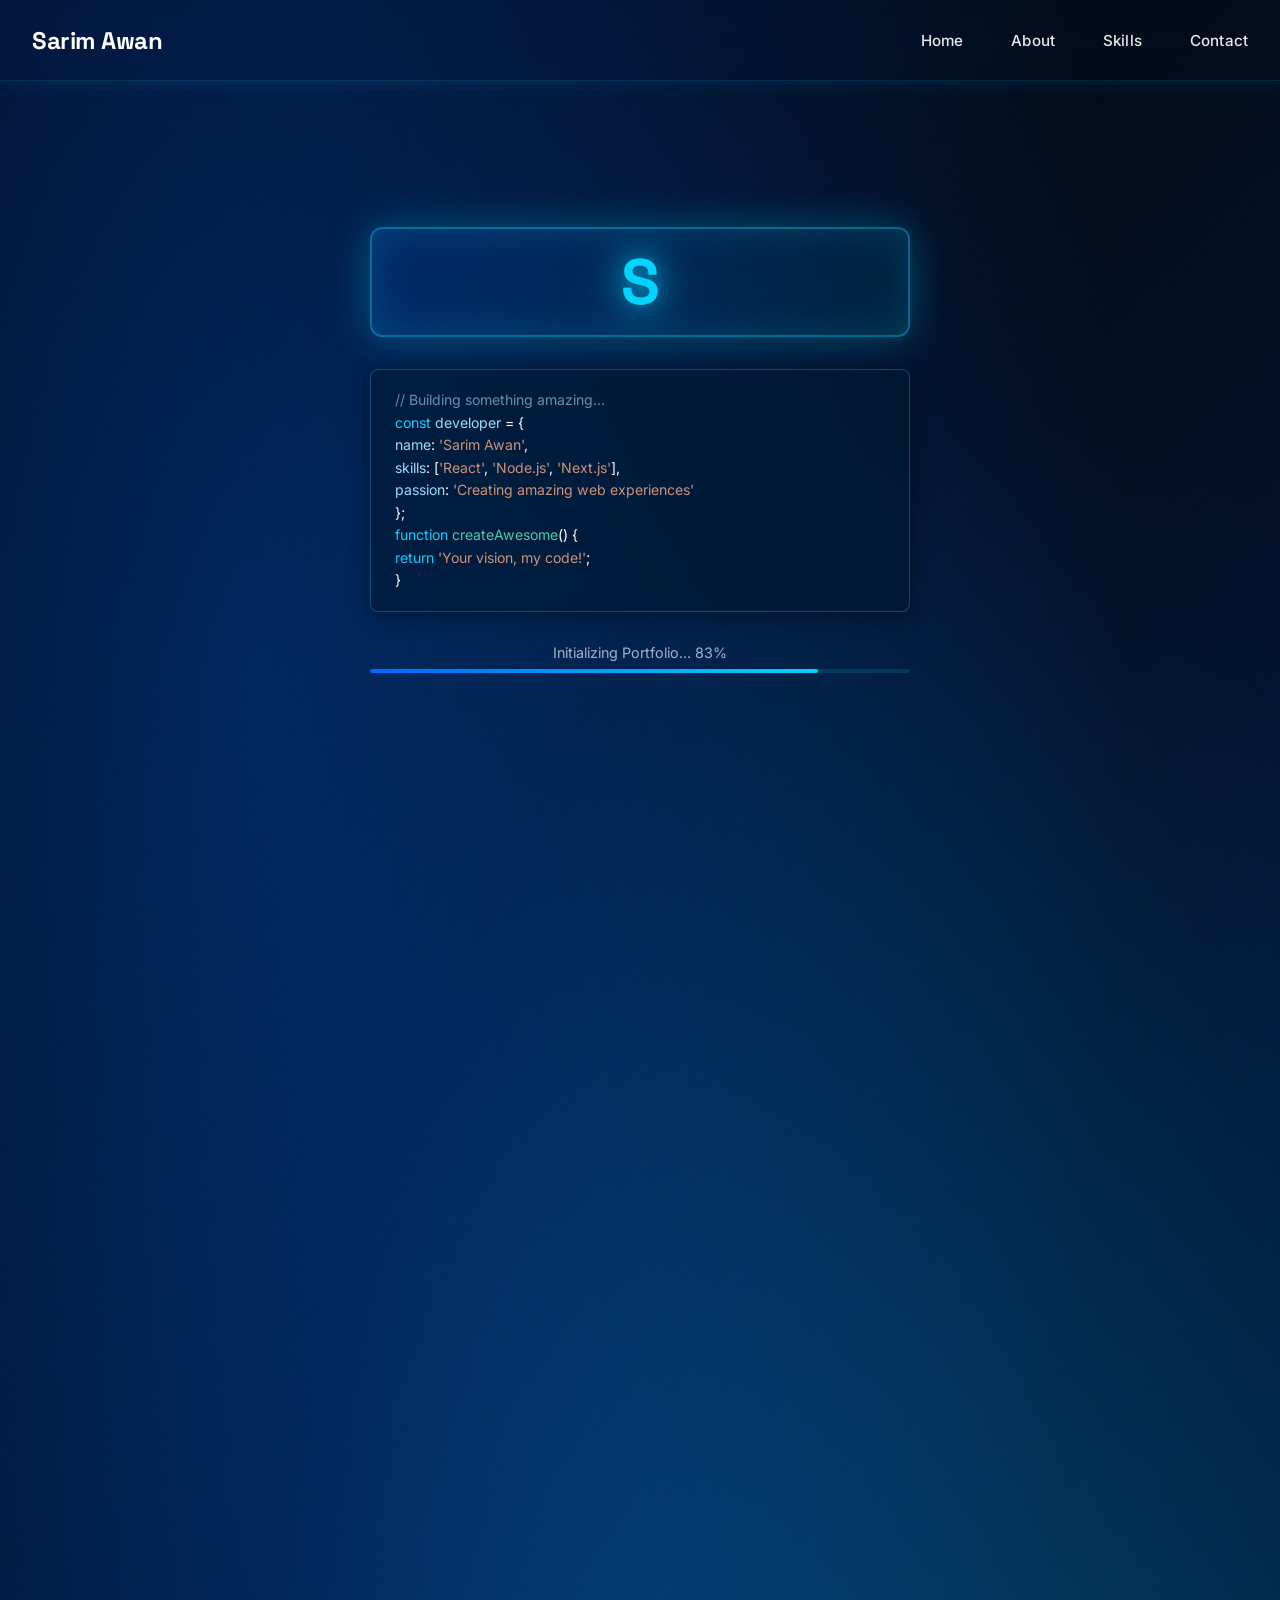
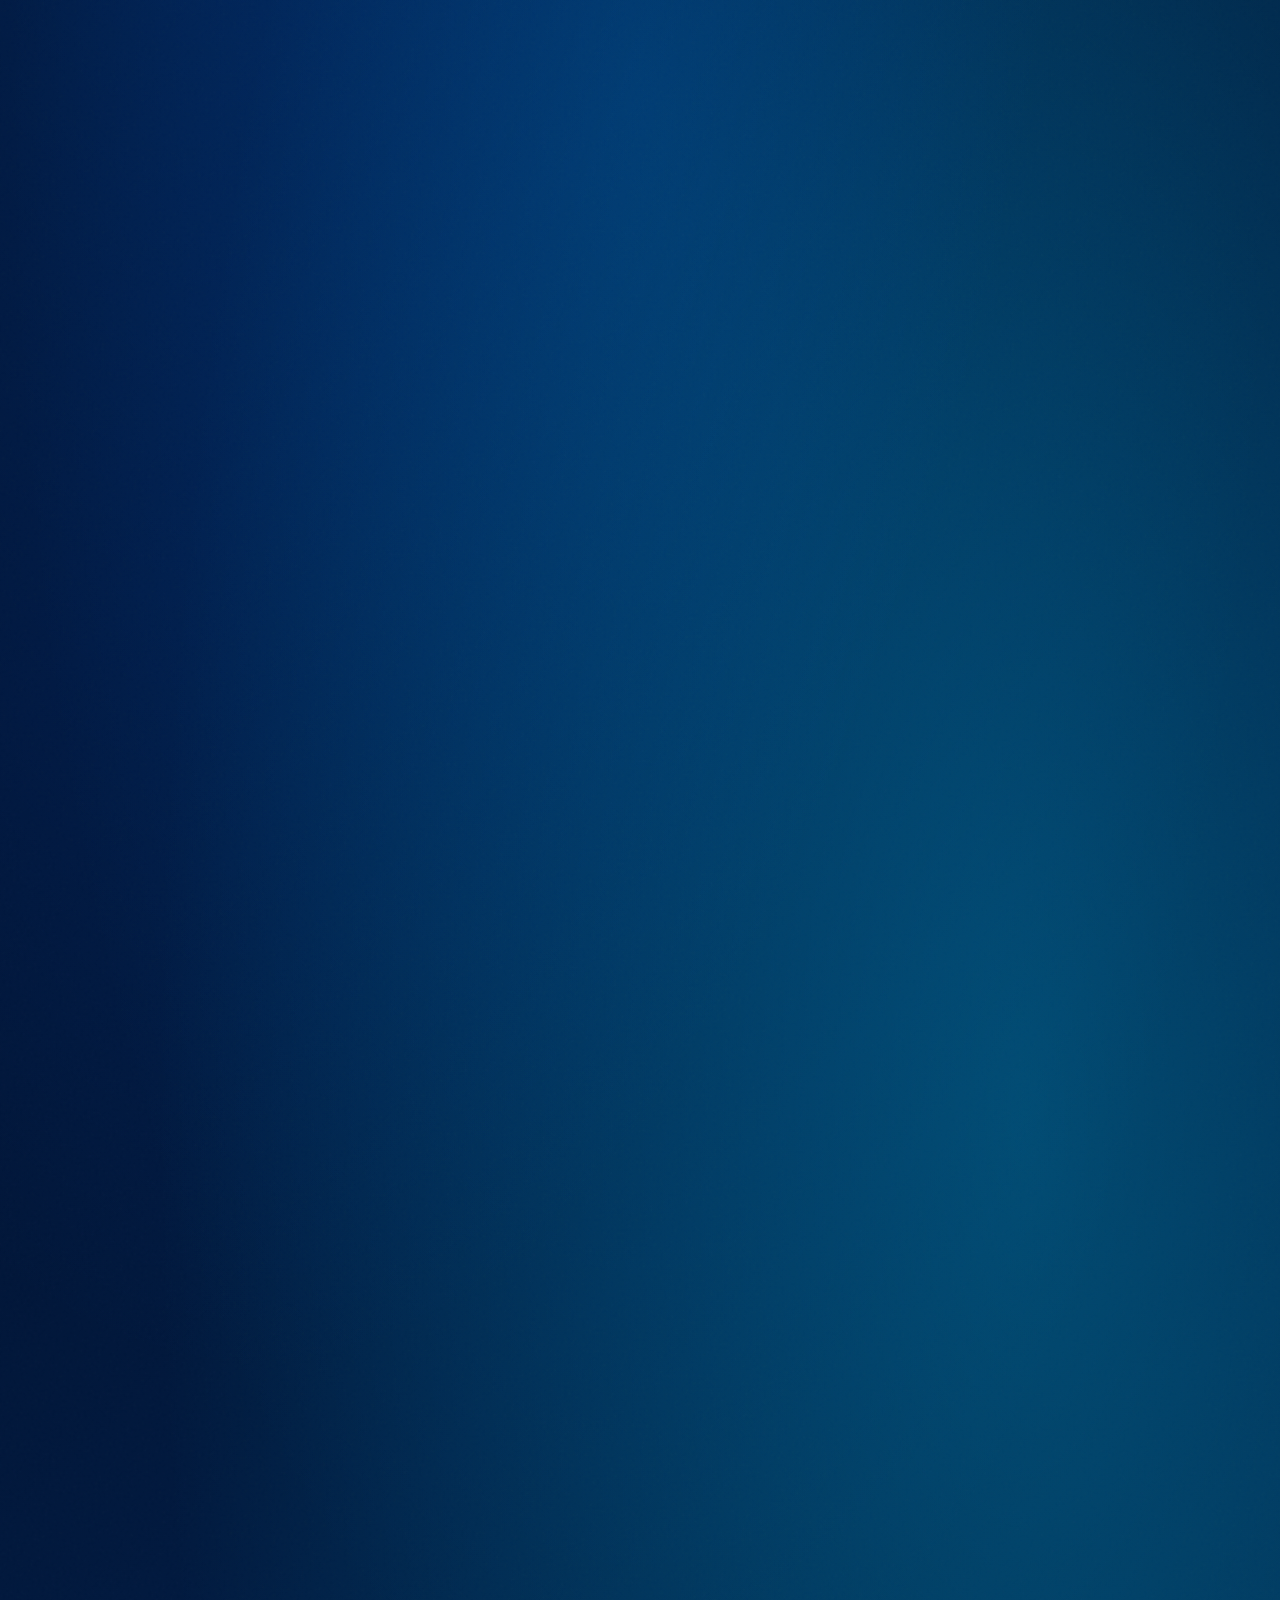
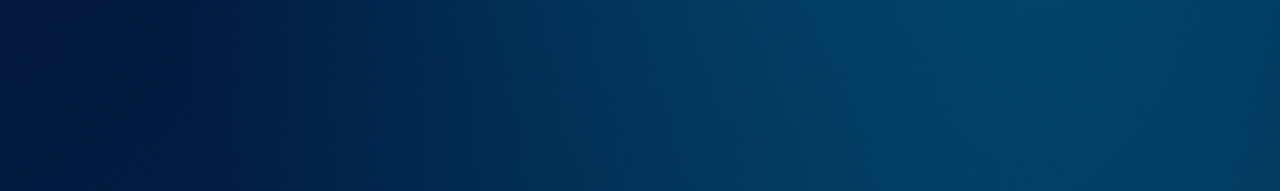
==== index.html @ 0142e4b8 "fix the skills section" ====
<!doctype html>
<html lang="en">
  <head>
    <meta charset="UTF-8" />
    <meta name="viewport" content="width=device-width, initial-scale=1.0" />
    <link
      rel="shortcut icon"
      href="./images/sarimpic.png"
      type="image/x-icon"
    />
    <title>Sarim Awan - Portfolio Navbar</title>

    <link rel="stylesheet" href="style.css" />
    <link rel="stylesheet" href="Navbar.css" />
    <link rel="stylesheet" href="hero-fixed-v2.css" />
    <link rel="stylesheet" href="page-reveal.css" />
    <link rel="stylesheet" href="about-claude/about4.css" />
    <link rel="stylesheet" href="skills-section/skills.css" />
  </head>
  <body>
    <!-- Navigation Bar -->
    <nav class="navbar" id="navbar">
      <div class="nav-container">
        <!-- Logo -->
        <a href="#" class="logo">Sarim Awan</a>

        <!-- Desktop Navigation Links -->
        <ul class="nav-links">
          <li><a href="#home">Home</a></li>
          <li><a href="#about">About</a></li>
          <li><a href="#skills">Skills</a></li>
          <li><a href="#contact">Contact</a></li>
        </ul>

        <!-- Hamburger Menu Button -->
        <button class="hamburger" id="hamburger" aria-label="Toggle menu">
          <span></span>
          <span></span>
          <span></span>
        </button>
      </div>

      <!-- Mobile Menu -->
      <div class="mobile-menu" id="mobileMenu">
        <ul>
          <li><a href="#home">Home</a></li>
          <li><a href="#about">About</a></li>
          <li><a href="#skills">Skills</a></li>
          <li><a href="#contact">Contact</a></li>
        </ul>
      </div>
    </nav>

    <!-- HERO SECTION -->
    <div class="hero-container">
      <!-- Background Effects -->
      <div class="background-gradient"></div>
      <div class="grain-overlay"></div>

      <!-- Loading Screen -->
      <div class="loading-screen" id="loadingScreen">
        <div class="letter-box">
          <div class="letter">S</div>
        </div>

        <div class="code-box" id="codeBox"></div>

        <div class="loading-container">
          <div class="loading-text" id="loadingText">
            Initializing Portfolio... 0%
          </div>
          <div class="loading-bar-bg">
            <div class="loading-bar-fill" id="loadingBarFill"></div>
          </div>
        </div>
      </div>

      <!-- Main Hero Content -->
      <div class="hero-content" id="heroContent">
        <h1 class="hero-title">Sarim Awan</h1>
        <h2 class="hero-subtitle">
          Full-Stack Web Deve<span id="typed-suffix"></span
          ><span class="type-cursor" id="typeCursor"></span>
        </h2>
        <p class="hero-description">
          I build modern, responsive websites and web applications using the
          latest technologies. Specializing in MERN stack, Next.js, and
          WordPress development to bring your ideas to life.
        </p>
        <div class="hero-buttons">
          <a href="#projects" class="btn btn-primary">View My Work ↓</a>
          <a href="#contact" class="btn btn-secondary">Get In Touch</a>
        </div>
      </div>
      <div class="page-content">
        <div class="about-root">
          <div class="about-container">
            <!-- LEFT -->
            <div class="about-image-side">
              <div style="position: relative; display: inline-block">
                <div class="watermark">SARIMDEV</div>
                <div class="image-wrapper">
                  <div class="glow-layer glow-layer-1"></div>
                  <div class="glow-layer glow-layer-2"></div>
                  <div class="glow-layer glow-layer-3"></div>

                  <div class="image-circle">
                    <img
                      src="images/Final-profilePicture-1.png"
                      alt="Sarim Awan"
                      onerror="
                        this.style.display = 'none';
                        this.parentNode.innerHTML =
                          '<div style=\'width:100%;height:100%;display:flex;align-items:center;justify-content:center;font-family:Syne,sans-serif;font-size:60px;font-weight:800;color:rgba(0,212,255,0.3);\'>ZJ</div>';
                      "
                    />
                  </div>

                  <div class="float-icon icon-tl">
                    <img
                      src="images/icons/javascript-icon.webp"
                      alt="JS"
                      onerror="this.parentNode.textContent = 'JS'"
                    />
                  </div>
                  <div class="float-icon icon-tr">
                    <img
                      src="images/icons/react-icon.png"
                      alt="React"
                      onerror="this.parentNode.textContent = 'Re'"
                    />
                  </div>
                  <div class="float-icon icon-bl">
                    <img
                      src="images/icons/wordpress.png"
                      alt="Drupal"
                      onerror="this.parentNode.textContent = 'Dr'"
                    />
                  </div>
                  <div class="float-icon icon-br">
                    <img
                      src="images/icons/next.png"
                      alt="WP"
                      onerror="this.parentNode.textContent = 'WP'"
                      style="filter: invert(1)"
                    />
                  </div>
                </div>
              </div>
            </div>

            <!-- RIGHT -->
            <div class="about-text-side">
              <div class="section-label">— About Me</div>
              <h2 class="about-heading">
                Full-Stack<br /><span>Web Developer</span>
              </h2>
              <p class="about-description">
                I'm a passionate Full-Stack Drupal Developer with
                <strong>3+ years</strong> of hands-on experience building
                scalable, secure, and high-performance web solutions. Proficient
                in both frontend and backend — from custom Drupal modules and
                EDC architectures to React-powered UIs and WordPress
                customization.
              </p>
              <div class="exp-badge">
                <div class="exp-icon">💼</div>
                <div class="exp-text">
                  <strong>3+ Years Experience</strong>
                  <span>In Modern Web Technologies</span>
                </div>
              </div>
              <!-- <div>
                <div class="stack-label">Tech Stack</div>
                <div class="stack-pills">
                  <span class="pill pill-js"
                    ><img
                      src="images/icons/javascript-icon.webp"
                      alt=""
                      onerror="this.remove()"
                    />
                    JavaScript</span
                  >
                  <span class="pill pill-react"
                    ><img
                      src="images/icons/react-icon.png"
                      alt=""
                      onerror="this.remove()"
                    />
                    React</span
                  >
                  <span class="pill pill-next"
                    ><img
                      src="https://cdn.jsdelivr.net/gh/devicons/devicon/icons/nextjs/nextjs-original.svg"
                      alt=""
                      onerror="this.remove()"
                    />
                    Next.js</span
                  >
                  <span class="pill pill-sql"
                    ><img
                      src="images/icons/mysql.png"
                      alt=""
                      onerror="this.remove()"
                      style="filter: invert(1)"
                    />
                    MySQL</span
                  >
                  <span class="pill pill-wp"
                    ><img
                      src="images/icons/wordpress.png"
                      alt=""
                      onerror="this.remove()"
                    />
                    WordPress</span
                  >
                  <span class="pill pill-drupal"
                    ><img
                      src="images/icons/mongo-db-icon.webp"
                      alt=""
                      onerror="this.remove()"
                    />
                    MongoDB</span
                  >
                  <span class="pill pill-tailwind"
                    ><img
                      src="images/icons/tailwind-icon.webp"
                      alt=""
                      onerror="this.remove()"
                    />
                    Tailwind CSS</span
                  >
                </div>
              </div> -->
              <div class="about-cta">
                <button class="btn-primary">Download CV</button>
                <button class="btn-outline">Let's Connect →</button>
              </div>
            </div>
          </div>
        </div>

        <section class="skills-section">
          <div class="section-header">
            <h2>Technical Expertise</h2>
            <p>
              Mastering the art of web development with cutting-edge
              technologies
            </p>
          </div>

          <div class="skills-grid">
            <!-- Frontend Development - Spans 2 columns -->
            <div class="skill-card">
              <div class="card-icon">
                <svg
                  width="26"
                  height="26"
                  viewBox="0 0 24 24"
                  fill="none"
                  stroke="currentColor"
                  stroke-width="2.5"
                  stroke-linecap="round"
                  stroke-linejoin="round"
                  style="color: #0066ff"
                >
                  <polyline points="16 18 22 12 16 6"></polyline>
                  <polyline points="8 6 2 12 8 18"></polyline>
                </svg>
              </div>
              <h3 class="card-title">Frontend Development</h3>
              <div class="skill-list">
                <div class="skill-item">React JS</div>
                <div class="skill-item">Next JS</div>
                <div class="skill-item">TypeScript</div>
                <div class="skill-item">Tailwind CSS</div>
                <div class="skill-item">Bootstrap</div>
              </div>
            </div>

            <!-- Backend Development - 1 column -->
            <div class="skill-card">
              <div class="card-icon">
                <svg
                  width="26"
                  height="26"
                  viewBox="0 0 24 24"
                  fill="none"
                  stroke="currentColor"
                  stroke-width="2.5"
                  stroke-linecap="round"
                  stroke-linejoin="round"
                  style="color: #00d4ff"
                >
                  <rect x="2" y="2" width="20" height="8" rx="2" ry="2"></rect>
                  <rect x="2" y="14" width="20" height="8" rx="2" ry="2"></rect>
                  <line x1="6" y1="6" x2="6.01" y2="6"></line>
                  <line x1="6" y1="18" x2="6.01" y2="18"></line>
                </svg>
              </div>
              <h3 class="card-title">Backend Development</h3>
              <div class="skill-list">
                <div class="skill-item">Node JS with Express</div>
                <div class="skill-item">PostgreSQL</div>
                <div class="skill-item">MySQL</div>
                <div class="skill-item">MongoDB</div>
                <div class="skill-item">REST APIs</div>
                <div class="skill-item">GraphQL</div>
                <div class="skill-item">Firebase</div>
              </div>
            </div>

            <!-- WordPress -->
            <div class="skill-card">
              <div class="card-icon">
                <svg
                  width="26"
                  height="26"
                  viewBox="0 0 24 24"
                  fill="none"
                  stroke="currentColor"
                  stroke-width="2.5"
                  stroke-linecap="round"
                  stroke-linejoin="round"
                  style="color: #00b478"
                >
                  <circle cx="12" cy="12" r="10"></circle>
                  <circle cx="12" cy="12" r="6"></circle>
                  <circle cx="12" cy="12" r="2"></circle>
                </svg>
              </div>
              <h3 class="card-title">WordPress</h3>
              <div class="skill-list">
                <div class="skill-item">Elementor</div>
                <div class="skill-item">WooCommerce</div>
                <div class="skill-item">Divi</div>
                <div class="skill-item">Speed Optimization</div>
                <div class="skill-item">SEO</div>
              </div>
            </div>

            <!-- UI/UX Design -->
            <div class="skill-card">
              <div class="card-icon">
                <svg
                  width="26"
                  height="26"
                  viewBox="0 0 24 24"
                  fill="none"
                  stroke="currentColor"
                  stroke-width="2.5"
                  stroke-linecap="round"
                  stroke-linejoin="round"
                  style="color: #9664ff"
                >
                  <path d="M12 19l7-7 3 3-7 7-3-3z"></path>
                  <path d="M18 13l-1.5-7.5L2 2l3.5 14.5L13 18l5-5z"></path>
                  <path d="M2 2l7.586 7.586"></path>
                  <circle cx="11" cy="11" r="2"></circle>
                </svg>
              </div>
              <h3 class="card-title">UI/UX Design</h3>
              <div class="skill-list">
                <div class="skill-item">Figma (Prototyping)</div>
                <div class="skill-item">Responsive Design</div>
                <div class="skill-item">User Experience</div>
                <div class="skill-item">Call to Actions</div>
              </div>
            </div>

            <!-- DevOps & Tools -->
            <div class="skill-card">
              <div class="card-icon">
                <svg
                  width="26"
                  height="26"
                  viewBox="0 0 24 24"
                  fill="none"
                  stroke="currentColor"
                  stroke-width="2.5"
                  stroke-linecap="round"
                  stroke-linejoin="round"
                  style="color: #ff8c50"
                >
                  <circle cx="12" cy="12" r="3"></circle>
                  <path
                    d="M12 1v6m0 6v6m5.2-14.2l-4.2 4.2m0 6l4.2 4.2M23 12h-6m-6 0H1m14.2 5.2l-4.2-4.2m0-6l-4.2-4.2"
                  ></path>
                </svg>
              </div>
              <h3 class="card-title">DevOps & Tools</h3>
              <div class="skill-list">
                <div class="skill-item">Docker</div>
                <div class="skill-item">Git</div>
                <div class="skill-item">Composer</div>
                <div class="skill-item">Drush</div>
                <div class="skill-item">GDEV</div>
                <div class="skill-item">CI/CD</div>
              </div>
            </div>

            <!-- CMS Expertise -->
            <div class="skill-card">
              <div class="card-icon">
                <svg
                  width="26"
                  height="26"
                  viewBox="0 0 24 24"
                  fill="none"
                  stroke="currentColor"
                  stroke-width="2.5"
                  stroke-linecap="round"
                  stroke-linejoin="round"
                  style="color: #00c8ff"
                >
                  <path d="M2 3h6a4 4 0 0 1 4 4v14a3 3 0 0 0-3-3H2z"></path>
                  <path d="M22 3h-6a4 4 0 0 0-4 4v14a3 3 0 0 1 3-3h7z"></path>
                </svg>
              </div>
              <h3 class="card-title">CMS Expertise</h3>
              <div class="skill-list">
                <div class="skill-item">Site Building</div>
                <div class="skill-item">Custom Modules</div>
                <div class="skill-item">Views & Panels</div>
                <div class="skill-item">Performance Optimization</div>
              </div>
            </div>

            <!-- Mobile & Modern - Spans 2 columns -->
            <div class="skill-card">
              <div class="card-icon">
                <svg
                  width="26"
                  height="26"
                  viewBox="0 0 24 24"
                  fill="none"
                  stroke="currentColor"
                  stroke-width="2.5"
                  stroke-linecap="round"
                  stroke-linejoin="round"
                  style="color: #ff3296"
                >
                  <rect x="5" y="2" width="14" height="20" rx="2" ry="2"></rect>
                  <line x1="12" y1="18" x2="12.01" y2="18"></line>
                </svg>
              </div>
              <h3 class="card-title">Mobile & Modern</h3>
              <div class="skill-list">
                <div class="skill-item">Progressive Web Apps</div>
                <div class="skill-item">API Integration</div>
                <div class="skill-item">Modern JavaScript</div>
                <div class="skill-item">Performance</div>
              </div>
            </div>
          </div>
        </section>
      </div>
    </div>

    <script src="navbar.js"></script>
    <script src="heroSection.js"></script>
    <script src="page-reveal-instructions.js"></script>
  </body>
</html>
---- style.css ----
@import url("https://fonts.googleapis.com/css2?family=Inter:wght@300;400;500;600;700;800;900&family=Space+Grotesk:wght@400;500;600;700&display=swap");

:root {
  /* Updated unified blue theme */
  --primary-blue: #00d4ff;
  --secondary-blue: #0066ff;
  --accent: #00d4ff;
  --dark-blue: #001a33;
  --darker-blue: #000d1a;
  --nav-bg: rgba(0, 13, 26, 0.95);
  --glow-blue: rgba(0, 212, 255, 0.5);
  --text-primary: #ffffff;
  --text-secondary: #a0b3cc;
  --nav-text: #e8e8e8;
  --hover-bg: rgba(0, 212, 255, 0.1);
  --border: rgba(0, 212, 255, 0.15);
  --code-bg: rgba(0, 26, 51, 0.6);
  --transition-speed: 0.3s;

  /* Navbar height for spacing calculations */
  --navbar-height: 80px;
}
* {
  margin: 0;
  padding: 0;
  box-sizing: border-box;
}

body {
  font-family:
    "Inter",
    -apple-system,
    BlinkMacSystemFont,
    "Segoe UI",
    Roboto,
    sans-serif;
  background: linear-gradient(
    135deg,
    #000510 0%,
    #000b1a 25%,
    #001333 50%,
    #001a40 75%,
    #002147 100%
  );
  color: var(--text-primary);
  overflow-x: hidden;
  min-height: 100vh;
}
---- Navbar.css ----
/* Navbar Container */
.navbar {
  position: fixed;
  top: 0;
  left: 0;
  right: 0;
  z-index: 1000;
  /* background: var(--nav-bg); */
  border-bottom: 1px solid var(--border);
  backdrop-filter: blur(20px);
  transition: all var(--transition-speed) cubic-bezier(0.4, 0, 0.2, 1);
  box-shadow: 0 2px 20px rgba(0, 212, 255, 0.1);
}

.navbar.scrolled {
  background: rgba(0, 13, 26, 0.98);
  box-shadow: 0 4px 24px rgba(0, 212, 255, 0.2);
  border-bottom-color: rgba(0, 212, 255, 0.25);
}

.nav-container {
  max-width: 1400px;
  margin: 0 auto;
  padding: 0 2rem;
  display: flex;
  justify-content: space-between;
  align-items: center;
  height: var(--navbar-height);
  transition: height var(--transition-speed) ease;
}

/* Logo */
.logo {
  font-family: "Space Grotesk", sans-serif;
  font-size: 1.5rem;
  font-weight: 700;
  color: var(--text-primary);
  text-decoration: none;
  letter-spacing: -0.02em;
  position: relative;
  transition: all var(--transition-speed) ease;
}

.logo::before {
  content: "";
  position: absolute;
  bottom: -4px;
  left: 0;
  width: 0;
  height: 2px;
  background: var(--accent);
  transition: width var(--transition-speed) cubic-bezier(0.4, 0, 0.2, 1);
  box-shadow: 0 0 10px var(--glow-blue);
}

.logo:hover::before {
  width: 100%;
}

.logo:hover {
  color: var(--accent);
  text-shadow: 0 0 20px var(--glow-blue);
}

/* Desktop Navigation */
.nav-links {
  display: flex;
  gap: 3rem;
  list-style: none;
  align-items: center;
}

.nav-links a {
  color: var(--nav-text);
  text-decoration: none;
  font-size: 0.95rem;
  font-weight: 500;
  letter-spacing: 0.01em;
  position: relative;
  padding: 0.5rem 0;
  transition: all var(--transition-speed) ease;
}

.nav-links a::after {
  content: "";
  position: absolute;
  bottom: 0;
  left: 50%;
  transform: translateX(-50%) scaleX(0);
  width: 100%;
  height: 2px;
  background: var(--accent);
  transition: transform var(--transition-speed) cubic-bezier(0.4, 0, 0.2, 1);
  box-shadow: 0 0 10px var(--glow-blue);
}

.nav-links a:hover {
  color: var(--accent);
  text-shadow: 0 0 10px var(--glow-blue);
}

.nav-links a:hover::after {
  transform: translateX(-50%) scaleX(1);
}

/* Hamburger Menu */
.hamburger {
  display: none;
  flex-direction: column;
  cursor: pointer;
  gap: 5px;
  padding: 0.5rem;
  background: none;
  border: none;
  z-index: 1001;
}

.hamburger span {
  display: block;
  width: 26px;
  height: 2px;
  background: var(--primary-blue);
  transition: all var(--transition-speed) cubic-bezier(0.4, 0, 0.2, 1);
  transform-origin: center;
  box-shadow: 0 0 8px var(--glow-blue);
}

.hamburger.active span:nth-child(1) {
  transform: translateY(7px) rotate(45deg);
}

.hamburger.active span:nth-child(2) {
  opacity: 0;
  transform: scaleX(0);
}

.hamburger.active span:nth-child(3) {
  transform: translateY(-7px) rotate(-45deg);
}

/* Mobile Menu */
.mobile-menu {
  display: none;
  position: absolute;
  top: 100%;
  left: 0;
  right: 0;
  background: rgba(0, 13, 26, 0.98);
  border-bottom: 1px solid var(--border);
  max-height: 0;
  overflow: hidden;
  transition: max-height var(--transition-speed) cubic-bezier(0.4, 0, 0.2, 1);
  backdrop-filter: blur(20px);
}

.mobile-menu.active {
  max-height: 400px;
  box-shadow: 0 8px 24px rgba(0, 212, 255, 0.15);
}

.mobile-menu ul {
  list-style: none;
  padding: 1.5rem 2rem;
}

.mobile-menu li {
  opacity: 0;
  transform: translateY(-10px);
  transition: all var(--transition-speed) ease;
}

.mobile-menu.active li {
  opacity: 1;
  transform: translateY(0);
}

.mobile-menu.active li:nth-child(1) {
  transition-delay: 0.1s;
}
.mobile-menu.active li:nth-child(2) {
  transition-delay: 0.15s;
}
.mobile-menu.active li:nth-child(3) {
  transition-delay: 0.2s;
}
.mobile-menu.active li:nth-child(4) {
  transition-delay: 0.25s;
}

.mobile-menu a {
  display: block;
  color: var(--nav-text);
  text-decoration: none;
  font-size: 1.1rem;
  font-weight: 500;
  padding: 1rem 0;
  border-bottom: 1px solid var(--border);
  transition: all var(--transition-speed) ease;
  letter-spacing: 0.02em;
}

.mobile-menu li:last-child a {
  border-bottom: none;
}

.mobile-menu a:hover {
  color: var(--accent);
  padding-left: 1rem;
  text-shadow: 0 0 15px var(--glow-blue);
}

/* Responsive Design */
@media (max-width: 768px) {
  :root {
    --navbar-height: 70px;
  }

  .nav-container {
    height: var(--navbar-height);
  }

  .nav-links {
    display: none;
  }

  .hamburger {
    display: flex;
  }

  .mobile-menu {
    display: block;
  }

  .logo {
    font-size: 1.3rem;
  }

  .nav-container {
    padding: 0 1.5rem;
  }
}

@media (max-width: 480px) {
  :root {
    --navbar-height: 65px;
  }

  .nav-container {
    height: var(--navbar-height);
  }

  .logo {
    font-size: 1.2rem;
  }

  .mobile-menu ul {
    padding: 1rem 1.5rem;
  }
}

/* Tablet specific */
@media (min-width: 769px) and (max-width: 1024px) {
  .nav-links {
    gap: 2rem;
  }

  .nav-container {
    padding: 0 2rem;
  }
}
---- hero-fixed-v2.css ----
/* ─────────────────────────────────────────────
   HERO SECTION — FIXED RESPONSIVE CSS v2
   Key principles:
   • hero-container is the full positioning context
   • Loading screen: absolutely centered in the
     space BELOW the navbar (not the full viewport)
   • Hero content: flows naturally below navbar,
     centered on X only, with generous top spacing
   • Hero reveal: pure opacity + scale (no slide)
   • Zoom-proof: navbar offset via padding-top +
     absolute centering within that padded space
───────────────────────────────────────────── */

/* ─── Hero Container ─── */
.hero-container {
  position: relative;

  /* ✅ Pushes ALL content (including absolute children's
     reference point) to start below the fixed navbar.
     The container itself is the positioning parent. */
  padding-top: var(--navbar-height);

  /* Full visible height minus navbar = the usable area */
  min-height: 100vh;

  display: flex;
  align-items: center; /* X-axis center for hero-content */
  justify-content: flex-start; /* Y-axis: from top of padded area */
  flex-direction: column;

  padding-left: 2rem;
  padding-right: 2rem;
  padding-bottom: 4rem;
  /* REMOVED: overflow: hidden — it breaks position: sticky on child elements */
}

/* Enhanced Background Gradient */
.background-gradient {
  position: absolute;
  top: 0;
  left: 0;
  width: 100%;
  height: 100%;
  background:
    radial-gradient(
      ellipse at 20% 20%,
      rgba(0, 102, 255, 0.3) 0%,
      transparent 60%
    ),
    radial-gradient(
      ellipse at 80% 80%,
      rgba(0, 212, 255, 0.25) 0%,
      transparent 60%
    ),
    radial-gradient(
      ellipse at 50% 50%,
      rgba(0, 150, 255, 0.15) 0%,
      transparent 70%
    ),
    linear-gradient(
      135deg,
      #000510 0%,
      #000b1a 25%,
      #001333 50%,
      #001a40 75%,
      #002147 100%
    );
  z-index: 0;
  animation: gradientShift 20s ease infinite;
}

@keyframes gradientShift {
  0%,
  100% {
    opacity: 1;
  }
  50% {
    opacity: 0.85;
  }
}

.grain-overlay {
  position: absolute;
  top: 0;
  left: 0;
  width: 100%;
  height: 100%;
  background-image: url("data:image/svg+xml,%3Csvg viewBox='0 0 400 400' xmlns='http://www.w3.org/2000/svg'%3E%3Cfilter id='noiseFilter'%3E%3CfeTurbulence type='fractalNoise' baseFrequency='0.9' numOctaves='4' stitchTiles='stitch'/%3E%3C/filter%3E%3Crect width='100%25' height='100%25' filter='url(%23noiseFilter)' opacity='0.03'/%3E%3C/svg%3E");
  opacity: 0.6;
  pointer-events: none;
  z-index: 1;
}

.floating-icons {
  display: none !important;
}

/* ─── Loading Screen ───
   ✅ FIXED positioning: centers in viewport regardless of
   page content. Works perfectly both when opening directly
   and in live server, stays centered on all screen sizes.
─── */
.loading-screen {
  position: fixed;
  z-index: 10;
  display: flex;
  flex-direction: column;
  align-items: center;
  gap: 2rem;
  width: 90%;
  max-width: 540px;

  /* ✅ Fixed positioning centers it in the viewport.
     This works consistently whether content is added or not. */
  left: 50%;
  top: 50%;
  transform: translate(-50%, -50%);

  transition:
    opacity 0.6s ease,
    transform 0.6s ease;
}

/* ✅ RESTORED: same fade+scale as original */
.loading-screen.hidden {
  opacity: 0;
  transform: translate(-50%, -50%) scale(0.92);
  pointer-events: none;
}

/* Letter Box */
.letter-box {
  width: 100%;
  height: 110px;
  background: linear-gradient(
    135deg,
    rgba(0, 102, 255, 0.15) 0%,
    rgba(0, 212, 255, 0.08) 100%
  );
  border: 2px solid rgba(0, 212, 255, 0.4);
  border-radius: 12px;
  display: flex;
  align-items: center;
  justify-content: center;
  position: relative;
  overflow: hidden;
  opacity: 0;
  transform: translateY(-20px);
  animation: slideIn 0.6s ease forwards;
  box-shadow:
    0 0 40px rgba(0, 212, 255, 0.3),
    inset 0 0 40px rgba(0, 212, 255, 0.15);
}

@keyframes slideIn {
  to {
    opacity: 1;
    transform: translateY(0);
  }
}

.letter {
  font-family: "Space Grotesk", sans-serif;
  font-size: clamp(2.5rem, 8vw, 4rem);
  font-weight: 700;
  color: var(--primary-blue);
  text-shadow:
    0 0 20px var(--glow-blue),
    0 0 40px var(--glow-blue),
    0 0 60px var(--glow-blue);
  animation: letterGlow 2s ease-in-out infinite alternate;
}

@keyframes letterGlow {
  from {
    text-shadow:
      0 0 20px var(--glow-blue),
      0 0 40px var(--glow-blue),
      0 0 60px var(--glow-blue);
  }
  to {
    text-shadow:
      0 0 30px var(--glow-blue),
      0 0 60px var(--glow-blue),
      0 0 90px var(--glow-blue);
  }
}

/* Code Box */
.code-box {
  width: 100%;
  background: var(--code-bg);
  border: 1px solid rgba(0, 212, 255, 0.3);
  border-radius: 8px;
  padding: 1.2rem 1.5rem;
  font-family: "Inter", monospace;
  font-size: clamp(0.7rem, 2vw, 0.88rem);
  line-height: 1.6;
  opacity: 0;
  transform: translateY(-10px);
  animation: slideIn 0.6s ease 0.2s forwards;
  box-shadow: 0 4px 20px rgba(0, 0, 0, 0.4);
  backdrop-filter: blur(10px);
  overflow: hidden;
}

.code-line {
  opacity: 0;
  transform: translateX(-10px);
  white-space: nowrap;
  overflow: hidden;
  text-overflow: ellipsis;
}

.code-line.active {
  animation: codeLine 0.3s ease forwards;
}

@keyframes codeLine {
  to {
    opacity: 1;
    transform: translateX(0);
  }
}

.comment {
  color: #6c8ea8;
}
.keyword {
  color: #00d4ff;
}
.function-name {
  color: #4ec9b0;
}
.string {
  color: #ce9178;
}
.variable {
  color: #9cdcfe;
}

.cursor {
  display: inline-block;
  width: 8px;
  height: 16px;
  background: var(--primary-blue);
  margin-left: 2px;
  vertical-align: middle;
  animation: blink 1s step-end infinite;
}

@keyframes blink {
  50% {
    opacity: 0;
  }
}

/* Loading Bar */
.loading-container {
  width: 100%;
  opacity: 0;
  transform: translateY(-10px);
  animation: slideIn 0.6s ease 0.4s forwards;
}

.loading-text {
  font-family: "Inter", sans-serif;
  font-size: clamp(0.75rem, 2vw, 0.9rem);
  color: var(--text-secondary);
  margin-bottom: 0.5rem;
  text-align: center;
}

.loading-bar-bg {
  width: 100%;
  height: 4px;
  background: rgba(0, 212, 255, 0.15);
  border-radius: 2px;
  overflow: hidden;
}

.loading-bar-fill {
  height: 100%;
  background: linear-gradient(
    90deg,
    var(--secondary-blue),
    var(--primary-blue)
  );
  border-radius: 2px;
  width: 0%;
  transition: width 0.08s linear;
  box-shadow: 0 0 10px var(--glow-blue);
}

/* ─── Main Hero Content ───
   ✅ FIX: No longer absolutely positioned.
   Sits in the flex column flow, horizontally centered,
   with a generous fixed top margin from the navbar.
   opacity+scale reveal only — NO translateX slide.
─── */
.hero-content {
  position: relative;
  z-index: 10;
  text-align: center;
  width: 100%;
  max-width: 900px;
  opacity: 0;
  pointer-events: none;

  /* ✅ Only scale, no X/Y translate — preserves original reveal feel */
  transform: scale(0.95);
  transition:
    opacity 0.7s ease,
    transform 0.7s ease;

  /* ✅ Generous, stable gap from navbar across all zoom levels.
     Uses rem so it doesn't shift with zoom like vh/% would. */
  margin-top: 7rem;
  margin-left: auto;
  margin-right: auto;
}

.hero-content.active {
  opacity: 1;
  transform: scale(1);
  pointer-events: auto;
}

.hero-title {
  font-family: "Space Grotesk", sans-serif;
  font-size: clamp(2.5rem, 8vw, 5.5rem);
  font-weight: 700;
  color: var(--primary-blue);
  margin-bottom: 1rem;
  text-shadow:
    0 0 30px var(--glow-blue),
    0 0 60px var(--glow-blue),
    0 0 90px rgba(0, 212, 255, 0.3);
  animation: titleGlow 3s ease-in-out infinite alternate;
  line-height: 1.1;
  letter-spacing: -0.02em;
}

@keyframes titleGlow {
  from {
    text-shadow:
      0 0 30px var(--glow-blue),
      0 0 60px var(--glow-blue),
      0 0 90px rgba(0, 212, 255, 0.3);
  }
  to {
    text-shadow:
      0 0 40px var(--glow-blue),
      0 0 80px var(--glow-blue),
      0 0 120px rgba(0, 212, 255, 0.4);
  }
}

.hero-subtitle {
  font-family: "Inter", sans-serif;
  font-size: clamp(1.1rem, 3.5vw, 2rem);
  font-weight: 400;
  color: var(--text-primary);
  margin-bottom: 1.5rem;
  letter-spacing: 0.5px;
  min-height: 2.2em;
}

#typed-suffix {
  color: var(--primary-blue);
  font-weight: 500;
}

.type-cursor {
  display: inline-block;
  width: 2px;
  height: 1.1em;
  background: var(--primary-blue);
  margin-left: 1px;
  vertical-align: middle;
  animation: blink 0.75s step-end infinite;
}

.hero-description {
  font-family: "Inter", sans-serif;
  font-size: clamp(1rem, 2.2vw, 1.2rem);
  color: var(--text-secondary);
  line-height: 1.8;
  margin-bottom: 2.5rem;
  max-width: 700px;
  margin-left: auto;
  margin-right: auto;
  padding: 0 1rem;
  font-weight: 400;
}

.hero-buttons {
  display: flex;
  gap: 1.5rem;
  justify-content: center;
  flex-wrap: wrap;
}

.btn {
  font-family: "Inter", sans-serif;
  font-size: clamp(0.95rem, 2vw, 1.05rem);
  font-weight: 600;
  padding: 1rem 2.5rem;
  border: none;
  border-radius: 8px;
  cursor: pointer;
  transition: all 0.3s ease;
  text-decoration: none;
  display: inline-block;
  white-space: nowrap;
}

.btn-primary {
  background: linear-gradient(
    135deg,
    var(--secondary-blue),
    var(--primary-blue)
  );
  color: var(--text-primary);
  box-shadow: 0 4px 20px rgba(0, 212, 255, 0.4);
}

.btn-primary:hover {
  transform: translateY(-2px);
  box-shadow: 0 6px 30px rgba(0, 212, 255, 0.6);
}

.btn-secondary {
  background: transparent;
  color: var(--primary-blue);
  border: 2px solid var(--primary-blue);
}

.btn-secondary:hover {
  background: rgba(0, 212, 255, 0.15);
  transform: translateY(-2px);
  box-shadow: 0 4px 20px rgba(0, 212, 255, 0.3);
}

/* ─── Responsive Breakpoints ─── */

/* Large desktop */
@media (min-width: 1921px) {
  .hero-content {
    max-width: 1100px;
    margin-top: 8rem;
  }
}

/* Tablet landscape */
@media (min-width: 769px) and (max-width: 1024px) {
  .hero-content {
    margin-top: 6rem;
  }
}

/* Tablet portrait & large phones */
@media (max-width: 768px) {
  :root {
    --navbar-height: 70px;
  }

  .hero-container {
    padding-left: 1rem;
    padding-right: 1rem;
    padding-bottom: 3rem;
  }

  .hero-content {
    margin-top: 5.5rem;
  }

  .letter-box {
    height: 90px;
  }

  .hero-buttons {
    flex-direction: column;
    align-items: center;
    gap: 1rem;
  }

  .btn {
    width: 100%;
    max-width: 300px;
    text-align: center;
  }

  .hero-description {
    padding: 0 0.5rem;
  }
}

/* Small phones */
@media (max-width: 480px) {
  :root {
    --navbar-height: 65px;
  }

  .hero-container {
    padding-bottom: 2.5rem;
  }

  .hero-content {
    margin-top: 5rem;
  }

  .loading-screen {
    gap: 1.2rem;
    width: 95%;
  }

  .code-box {
    padding: 0.9rem 1rem;
  }

  .letter-box {
    height: 80px;
  }
}

/* Very small phones */
@media (max-width: 360px) {
  .hero-title {
    font-size: clamp(2rem, 10vw, 2.5rem);
  }

  .hero-subtitle {
    font-size: clamp(0.9rem, 4vw, 1.1rem);
  }

  .btn {
    padding: 0.85rem 2rem;
  }

  .hero-content {
    margin-top: 4.5rem;
  }
}
---- page-reveal.css ----
/* ─────────────────────────────────────────────
   PAGE CONTENT REVEAL — ADD TO YOUR GLOBAL CSS
   
   Hides all content below the hero during loading,
   then reveals it smoothly once loading finishes.
───────────────────────────────────────────── */

/* Wrap everything AFTER .hero-container in a
   <div class="page-content"> — it starts invisible */
.page-content {
  opacity: 0;
  transform: translateY(16px);
  transition: opacity 0.7s ease, transform 0.7s ease;
  pointer-events: none;
  
  /* ✅ Match navbar width constraints */
  max-width: 1400px;
  margin: 0 auto;
  padding: 4rem 2rem;
}

/* JS adds this class when loading finishes */
.page-content.revealed {
  opacity: 1;
  transform: translateY(0);
  pointer-events: auto;
}

/* Responsive padding adjustments */
@media (max-width: 768px) {
  .page-content {
    padding: 3rem 1.5rem;
  }
}

@media (max-width: 480px) {
  .page-content {
    padding: 2.5rem 1rem;
  }
}
---- about-claude/about4.css ----
.about-root {
  /* background: #000d1a;
  min-height: 100vh; */
  display: flex;
  align-items: center;
  justify-content: center;
  padding: 70px 24px;
  font-family: "DM Sans", sans-serif;
  position: relative;
  overflow: hidden;
  margin-top: 50px;
}

.about-container {
  max-width: 1080px;
  width: 100%;
  display: grid;
  grid-template-columns: 1fr 1fr;
  gap: 70px;
  align-items: center;
  position: relative;
  z-index: 1;
}

/* ── Image Side ── */
.about-image-side {
  display: flex;
  align-items: center;
  justify-content: center;
  position: relative;
}

.image-wrapper {
  position: relative;
  width: 380px;
  height: 380px;
  display: flex;
  align-items: center;
  justify-content: center;
}

/* Ambient glow layers — shift up/down/left/right, no spinning */
.glow-layer {
  position: absolute;
  inset: -30px;
  border-radius: 50%;
  pointer-events: none;
}

.glow-layer-1 {
  background: radial-gradient(
    circle at 50% 50%,
    rgba(0, 212, 255, 0.38) 0%,
    rgba(0, 102, 255, 0.18) 45%,
    transparent 72%
  );
  animation: glowDrift1 5s ease-in-out infinite;
  filter: blur(14px);
}
.glow-layer-2 {
  background: radial-gradient(
    circle at 50% 50%,
    rgba(0, 140, 255, 0.28) 0%,
    transparent 65%
  );
  animation: glowDrift2 6.5s ease-in-out infinite 1s;
  filter: blur(20px);
}
.glow-layer-3 {
  background: radial-gradient(
    circle at 50% 50%,
    rgba(0, 212, 255, 0.15) 0%,
    transparent 60%
  );
  animation: glowDrift3 4.8s ease-in-out infinite 2s;
  filter: blur(28px);
}

/* Gentle drift: up/down/left/right — no rotation */
@keyframes glowDrift1 {
  0% {
    transform: translate(0px, 0px);
    opacity: 0.85;
  }
  25% {
    transform: translate(6px, -8px);
    opacity: 1;
  }
  50% {
    transform: translate(-4px, 8px);
    opacity: 0.75;
  }
  75% {
    transform: translate(-7px, -4px);
    opacity: 1;
  }
  100% {
    transform: translate(0px, 0px);
    opacity: 0.85;
  }
}
@keyframes glowDrift2 {
  0% {
    transform: translate(0px, 0px);
    opacity: 0.7;
  }
  33% {
    transform: translate(-8px, 6px);
    opacity: 0.95;
  }
  66% {
    transform: translate(7px, -5px);
    opacity: 0.6;
  }
  100% {
    transform: translate(0px, 0px);
    opacity: 0.7;
  }
}
@keyframes glowDrift3 {
  0% {
    transform: translate(0px, 0px);
    opacity: 0.6;
  }
  40% {
    transform: translate(5px, 9px);
    opacity: 0.9;
  }
  80% {
    transform: translate(-6px, -6px);
    opacity: 0.5;
  }
  100% {
    transform: translate(0px, 0px);
    opacity: 0.6;
  }
}

.image-circle {
  position: relative;
  width: 330px;
  height: 330px;
  border-radius: 50%;
  overflow: hidden;
  background: #016dba;
  border: 1.5px solid rgba(0, 212, 255, 0.3);
  z-index: 2;
  display: flex;
  align-items: center;
  justify-content: center;
}
.image-circle img {
  width: 100%;
  height: 100%;
  object-fit: cover;
  object-position: top center;
  border-radius: 50%;
}

/* Watermark */
.watermark {
  position: absolute;
  bottom: -22px;
  left: 50%;
  transform: translateX(-50%);
  font-family: "Syne", sans-serif;
  font-size: 46px;
  font-weight: 800;
  color: rgba(0, 212, 255, 0.05);
  white-space: nowrap;
  letter-spacing: 7px;
  pointer-events: none;
  z-index: 0;
  text-transform: uppercase;
}

/* Floating icons */
.float-icon {
  position: absolute;
  width: 62px;
  height: 62px;
  border-radius: 13px;
  background: rgba(0, 36, 87, 0.511);
  border: 1px solid rgba(0, 212, 255, 0.28);
  display: flex;
  align-items: center;
  justify-content: center;
  backdrop-filter: blur(8px);
  box-shadow: 0 0 14px rgba(0, 212, 255, 0.12);
  z-index: 5;
}
.float-icon img {
  width: 38px;
  height: 38px;
  object-fit: contain;
}

.icon-tl {
  top: 20px;
  left: 0px;
  animation: floatUD 3.4s ease-in-out infinite 0s;
}
.icon-tr {
  top: 20px;
  right: 0px;
  animation: floatUD 3.8s ease-in-out infinite 0.6s;
}
.icon-bl {
  bottom: 30px;
  left: 0px;
  animation: floatUD 3.6s ease-in-out infinite 1.1s;
}
.icon-br {
  bottom: 30px;
  right: 0px;
  animation: floatUD 4s ease-in-out infinite 1.7s;
}

@keyframes floatUD {
  0%,
  100% {
    transform: translateY(0);
  }
  50% {
    transform: translateY(-10px);
  }
}

/* ── Text Side ── */
.about-text-side {
  display: flex;
  flex-direction: column;
  gap: 20px;
}

.section-label {
  font-size: 12px;
  font-weight: 500;
  color: #00d4ff;
  letter-spacing: 3px;
  text-transform: uppercase;
}
.about-heading {
  font-family: "Syne", sans-serif;
  font-size: clamp(28px, 3.5vw, 44px);
  font-weight: 700;
  color: #fff;
  line-height: 1.15;
}
.about-heading span {
  background: linear-gradient(90deg, #00d4ff, #0066ff);
  -webkit-background-clip: text;
  -webkit-text-fill-color: transparent;
  background-clip: text;
}
.about-description {
  font-size: 14.5px;
  color: rgba(180, 210, 235, 0.72);
  line-height: 1.82;
}
.about-description strong {
  color: #00d4ff;
  font-weight: 600;
}

.exp-badge {
  display: inline-flex;
  align-items: center;
  gap: 12px;
  background: rgba(0, 212, 255, 0.07);
  border: 1px solid rgba(0, 212, 255, 0.22);
  border-radius: 12px;
  padding: 12px 18px;
  width: fit-content;
}
.exp-icon {
  width: 38px;
  height: 38px;
  border-radius: 10px;
  background: rgba(0, 212, 255, 0.12);
  display: flex;
  align-items: center;
  justify-content: center;
  font-size: 18px;
  flex-shrink: 0;
}
.exp-text strong {
  display: block;
  font-family: "Syne", sans-serif;
  font-size: 14px;
  font-weight: 600;
  color: #e0f4ff;
}
.exp-text span {
  font-size: 12px;
  color: rgba(160, 200, 230, 0.6);
}

.stack-label {
  font-size: 11px;
  font-weight: 500;
  color: rgb(255, 255, 255);
  letter-spacing: 2.5px;
  text-transform: uppercase;
  margin-bottom: 2px;
  font-weight: bold;
}
.stack-pills {
  display: flex;
  flex-wrap: wrap;
  gap: 9px;
  margin-top: 20px;
}
.pill {
  display: inline-flex;
  align-items: center;
  gap: 7px;
  padding: 7px 15px;
  border-radius: 8px;
  font-size: 13px;
  font-weight: 500;
  border: 1px solid;
  cursor: default;
  transition:
    transform 0.2s ease,
    box-shadow 0.2s ease;
}
.pill:hover {
  transform: translateY(-2px);
  box-shadow: 0 4px 16px rgba(0, 212, 255, 0.15);
}
.pill img {
  width: 25px;
  height: 25px;

  object-fit: contain;
}
.pill-js {
  background: rgba(247, 223, 30, 0.07);
  border-color: rgba(247, 223, 30, 0.28);
  color: #f7df1e;
}

.pill-react {
  background: rgba(97, 218, 251, 0.07);
  border-color: rgba(97, 218, 251, 0.28);
  color: #61dafb;
}
.pill-next {
  background: rgba(255, 255, 255, 0.04);
  border-color: rgb(0, 0, 0);
  color: rgba(255, 255, 255, 0.8);
}
.pill-sql {
  background: rgba(0, 212, 255, 0.07);
  border-color: rgba(0, 212, 255, 0.28);
  color: #00d4ff;
}
.pill-wp {
  background: rgba(11, 244, 58, 0.08);
  border-color: rgba(0, 102, 255, 0.3);
  color: #2b98fd;
}
.pill-drupal {
  background: rgba(0, 102, 255, 0.07);
  border-color: rgba(13, 255, 0, 0.705);
  color: #4bdb3e;
}
.pill-tailwind {
  background: rgba(0, 102, 255, 0.07);
  border-color: rgba(84, 167, 255, 0.705);
  color: #08b4d2;
}

.about-cta {
  display: flex;
  gap: 13px;
  flex-wrap: wrap;
}
.btn-primary {
  padding: 12px 26px;
  border-radius: 10px;
  background: linear-gradient(135deg, #0066ff, #00d4ff);
  color: #fff;
  font-size: 14px;
  font-weight: 500;
  border: none;
  cursor: pointer;
  font-family: "DM Sans", sans-serif;
  transition:
    opacity 0.2s,
    transform 0.2s;
}
.btn-primary:hover {
  opacity: 0.85;
  transform: translateY(-1px);
}
.btn-outline {
  padding: 12px 26px;
  border-radius: 10px;
  background: transparent;
  color: rgba(180, 215, 240, 0.85);
  font-size: 14px;
  font-weight: 500;
  border: 1px solid rgba(0, 212, 255, 0.35);
  cursor: pointer;
  font-family: "DM Sans", sans-serif;
  transition:
    background 0.2s,
    transform 0.2s;
}
.btn-outline:hover {
  background: rgba(0, 212, 255, 0.08);
  transform: translateY(-1px);
}

/* ── Responsive ── */
@media (max-width: 860px) {
  .about-container {
    grid-template-columns: 1fr;
    gap: 44px;
    text-align: center;
  }
  .about-image-side {
    justify-content: center;
  }
  .image-wrapper {
    width: 300px;
    height: 300px;
  }
  .image-circle {
    width: 264px;
    height: 264px;
  }
  .watermark {
    font-size: 32px;
  }
  .stack-pills,
  .about-cta {
    justify-content: center;
  }
  .exp-badge {
    margin: 0 auto;
  }
  .icon-tl {
    top: 10px;
    left: 2px;
  }
  .icon-tr {
    top: 10px;
    right: 2px;
  }
  .icon-bl {
    bottom: 18px;
    left: 2px;
  }
  .icon-br {
    bottom: 18px;
    right: 2px;
  }
}
@media (max-width: 520px) {
  .about-root {
    padding: 50px 16px;
  }
  .about-container {
    gap: 32px;
  }
  .image-wrapper {
    width: 260px;
    height: 260px;
  }
  .image-circle {
    width: 228px;
    height: 228px;
  }
  .watermark {
    font-size: 24px;
    letter-spacing: 5px;
  }
  .float-icon {
    width: 42px;
    height: 42px;
    border-radius: 10px;
  }
  .float-icon img {
    width: 22px;
    height: 22px;
  }
  .about-heading {
    font-size: 25px;
  }
  .pill {
    font-size: 12px;
    padding: 6px 12px;
  }
  .btn-primary,
  .btn-outline {
    padding: 11px 20px;
    font-size: 13px;
  }
}
@media (max-width: 380px) {
  .image-wrapper {
    width: 230px;
    height: 230px;
  }
  .image-circle {
    width: 200px;
    height: 200px;
  }
  .float-icon {
    width: 36px;
    height: 36px;
  }
  .float-icon img {
    width: 18px;
    height: 18px;
  }
  .watermark {
    font-size: 20px;
  }
}
---- skills-section/skills.css ----
@import url("https://fonts.googleapis.com/css2?family=Poppins:wght@400;500;600;700&display=swap");

:root {
  --primary-blue: #00d4ff;
  --secondary-blue: #0066ff;
  --accent: #00d4ff;
  --dark-blue: #001a33;
  --darker-blue: #000d1a;
  --nav-bg: rgba(0, 13, 26, 0.95);
  --glow-blue: rgba(0, 212, 255, 0.5);
}

/* * {
  margin: 0;
  padding: 0;
  box-sizing: border-box;
}

body {
  font-family: "Poppins", sans-serif;
  background: var(--darker-blue);
  color: #fff;
  padding: 0;
  margin: 0;
} */

.skills-section {
  padding: 100px 20px 120px;
  max-width: 1200px;
  margin: 0 auto;
}

.section-header {
  text-align: center;
  margin-bottom: 80px;
}

.section-header h2 {
  font-size: clamp(2.5rem, 5vw, 3.5rem);
  font-weight: 700;
  margin-bottom: 15px;
  background: linear-gradient(
    135deg,
    var(--primary-blue),
    var(--secondary-blue)
  );
  -webkit-background-clip: text;
  -webkit-text-fill-color: transparent;
  background-clip: text;
}

.section-header p {
  font-size: 1.1rem;
  color: rgba(0, 212, 255, 0.65);
  font-weight: 400;
}

/* Desktop Grid Layout - Asymmetric like the sample */
.skills-grid {
  display: grid;
  grid-template-columns: repeat(3, 1fr);
  gap: 25px;
}

/* Grid positions matching the sample design */
.skill-card:nth-child(1) {
  grid-column: span 2;
} /* Frontend - 2 cols */
.skill-card:nth-child(2) {
  grid-column: span 1;
} /* Backend - 1 col */
.skill-card:nth-child(3) {
  grid-column: span 1;
} /* WordPress - 1 col */
.skill-card:nth-child(4) {
  grid-column: span 1;
} /* UI/UX - 1 col */
.skill-card:nth-child(5) {
  grid-column: span 1;
} /* DevOps - 1 col */
.skill-card:nth-child(6) {
  grid-column: span 1;
} /* CMS - 1 col */
.skill-card:nth-child(7) {
  grid-column: span 2;
} /* Mobile & Modern - 2 cols */

.skill-card {
  background: rgba(0, 26, 51, 0.5);
  border: 2px solid rgba(0, 212, 255, 0.15);
  border-radius: 24px;
  padding: 35px 28px;
  position: relative;
  cursor: pointer;
  transition: all 0.4s cubic-bezier(0.34, 1.56, 0.64, 1);
  backdrop-filter: blur(10px);
}

.skill-card::before {
  content: "";
  position: absolute;
  inset: 0;
  border-radius: 24px;
  background: radial-gradient(
    circle at top center,
    rgba(0, 212, 255, 0.08),
    transparent 70%
  );
  opacity: 0;
  transition: opacity 0.4s ease;
  pointer-events: none;
}

.skill-card:hover::before {
  opacity: 1;
}

.skill-card:hover {
  transform: translateY(-12px);
  border-color: var(--primary-blue);
  box-shadow:
    0 0 50px var(--glow-blue),
    0 25px 60px rgba(0, 0, 0, 0.6);
  background: rgba(0, 26, 51, 0.9);
}

.card-icon {
  width: 60px;
  height: 60px;
  margin: 0 auto 22px;
  display: flex;
  align-items: center;
  justify-content: center;
  border-radius: 14px;
  font-size: 26px;
  border: 2px solid;
  transition: all 0.3s ease;
}

.skill-card:nth-child(1) .card-icon {
  background: rgba(0, 102, 255, 0.12);
  border-color: rgba(0, 102, 255, 0.4);
}

.skill-card:nth-child(2) .card-icon {
  background: rgba(0, 212, 255, 0.12);
  border-color: rgba(0, 212, 255, 0.4);
}

.skill-card:nth-child(3) .card-icon {
  background: rgba(0, 180, 120, 0.12);
  border-color: rgba(0, 180, 120, 0.4);
}

.skill-card:nth-child(4) .card-icon {
  background: rgba(150, 100, 255, 0.12);
  border-color: rgba(150, 100, 255, 0.4);
}

.skill-card:nth-child(5) .card-icon {
  background: rgba(255, 140, 80, 0.12);
  border-color: rgba(255, 140, 80, 0.4);
}

.skill-card:nth-child(6) .card-icon {
  background: rgba(0, 200, 255, 0.12);
  border-color: rgba(0, 200, 255, 0.4);
}

.skill-card:nth-child(7) .card-icon {
  background: rgba(255, 50, 150, 0.12);
  border-color: rgba(255, 50, 150, 0.4);
}

.skill-card:hover .card-icon {
  transform: scale(1.1) rotate(5deg);
}

.card-title {
  text-align: center;
  font-size: 1.3rem;
  font-weight: 600;
  margin-bottom: 28px;
  color: #fff;
  letter-spacing: 0.3px;
}

.skill-list {
  display: flex;
  flex-direction: column;
  gap: 10px;
}

.skill-item {
  background: rgba(0, 13, 26, 0.6);
  border: 1px solid rgba(0, 212, 255, 0.12);
  border-radius: 12px;
  padding: 13px 18px;
  font-size: 0.92rem;
  color: rgba(0, 212, 255, 0.85);
  transition: all 0.3s cubic-bezier(0.4, 0, 0.2, 1);
  font-weight: 500;
  letter-spacing: 0.2px;
}

.skill-card:hover .skill-item {
  background: rgba(0, 212, 255, 0.08);
  border-color: rgba(0, 212, 255, 0.3);
  color: var(--primary-blue);
  transform: translateX(4px);
}

/* Tablet breakpoint */
@media (max-width: 1024px) {
  .skills-grid {
    grid-template-columns: repeat(2, 1fr);
  }

  .skill-card:nth-child(1) {
    grid-column: span 2;
  }
  .skill-card:nth-child(2) {
    grid-column: span 2;
  }
  .skill-card:nth-child(3) {
    grid-column: span 1;
  }
  .skill-card:nth-child(4) {
    grid-column: span 1;
  }
  .skill-card:nth-child(5) {
    grid-column: span 1;
  }
  .skill-card:nth-child(6) {
    grid-column: span 1;
  }
  .skill-card:nth-child(7) {
    grid-column: span 2;
  }
}

/* Mobile - STICKY STACK EFFECT (Cards stack UPWARD on top of each other) */
@media (max-width: 768px) {
  .skills-section {
    padding: 70px 18px 100px;
  }

  .section-header {
    margin-bottom: 60px;
  }

  .section-header h2 {
    font-size: 2.2rem;
  }

  .skills-grid {
    display: block;
  }

  .skill-card {
    grid-column: span 1 !important;
    position: sticky;
    margin-bottom: 0;
    padding: 35px 24px 50px;
    border-radius: 28px 28px 0 0;
    border-bottom: none;
    min-height: 320px;
    /* ✅ FIXED: Same background for all cards - no color changes */
    background: rgba(0, 26, 51, 0.95) !important;
    backdrop-filter: blur(10px);
  }

  .skill-card:last-child {
    border-radius: 28px;
    border-bottom: 2px solid rgba(0, 212, 255, 0.15);
    padding-bottom: 35px;
    margin-bottom: 60px;
  }

  /* ✅ CORRECTED: Cards stack UPWARD - each subsequent card appears ON TOP */
  /* Lower z-index for earlier cards, higher z-index for later cards */
  .skill-card:nth-child(1) {
    top: 0px;
    z-index: 1;
  }

  .skill-card:nth-child(2) {
    top: 24px;
    z-index: 2;
  }

  .skill-card:nth-child(3) {
    top: 48px;
    z-index: 3;
  }

  .skill-card:nth-child(4) {
    top: 72px;
    z-index: 4;
  }

  .skill-card:nth-child(5) {
    top: 96px;
    z-index: 5;
  }

  .skill-card:nth-child(6) {
    top: 120px;
    z-index: 6;
  }

  .skill-card:nth-child(7) {
    top: 144px;
    z-index: 7;
  }

  .skill-card:hover {
    transform: translateY(-6px);
  }
}

/* Extra small devices */
@media (max-width: 480px) {
  .skills-section {
    padding: 50px 14px 80px;
  }

  .section-header h2 {
    font-size: 1.9rem;
  }

  .section-header p {
    font-size: 0.95rem;
  }

  .card-title {
    font-size: 1.15rem;
  }

  .skill-item {
    font-size: 0.87rem;
    padding: 11px 16px;
  }

  .card-icon {
    width: 52px;
    height: 52px;
    font-size: 22px;
  }
}
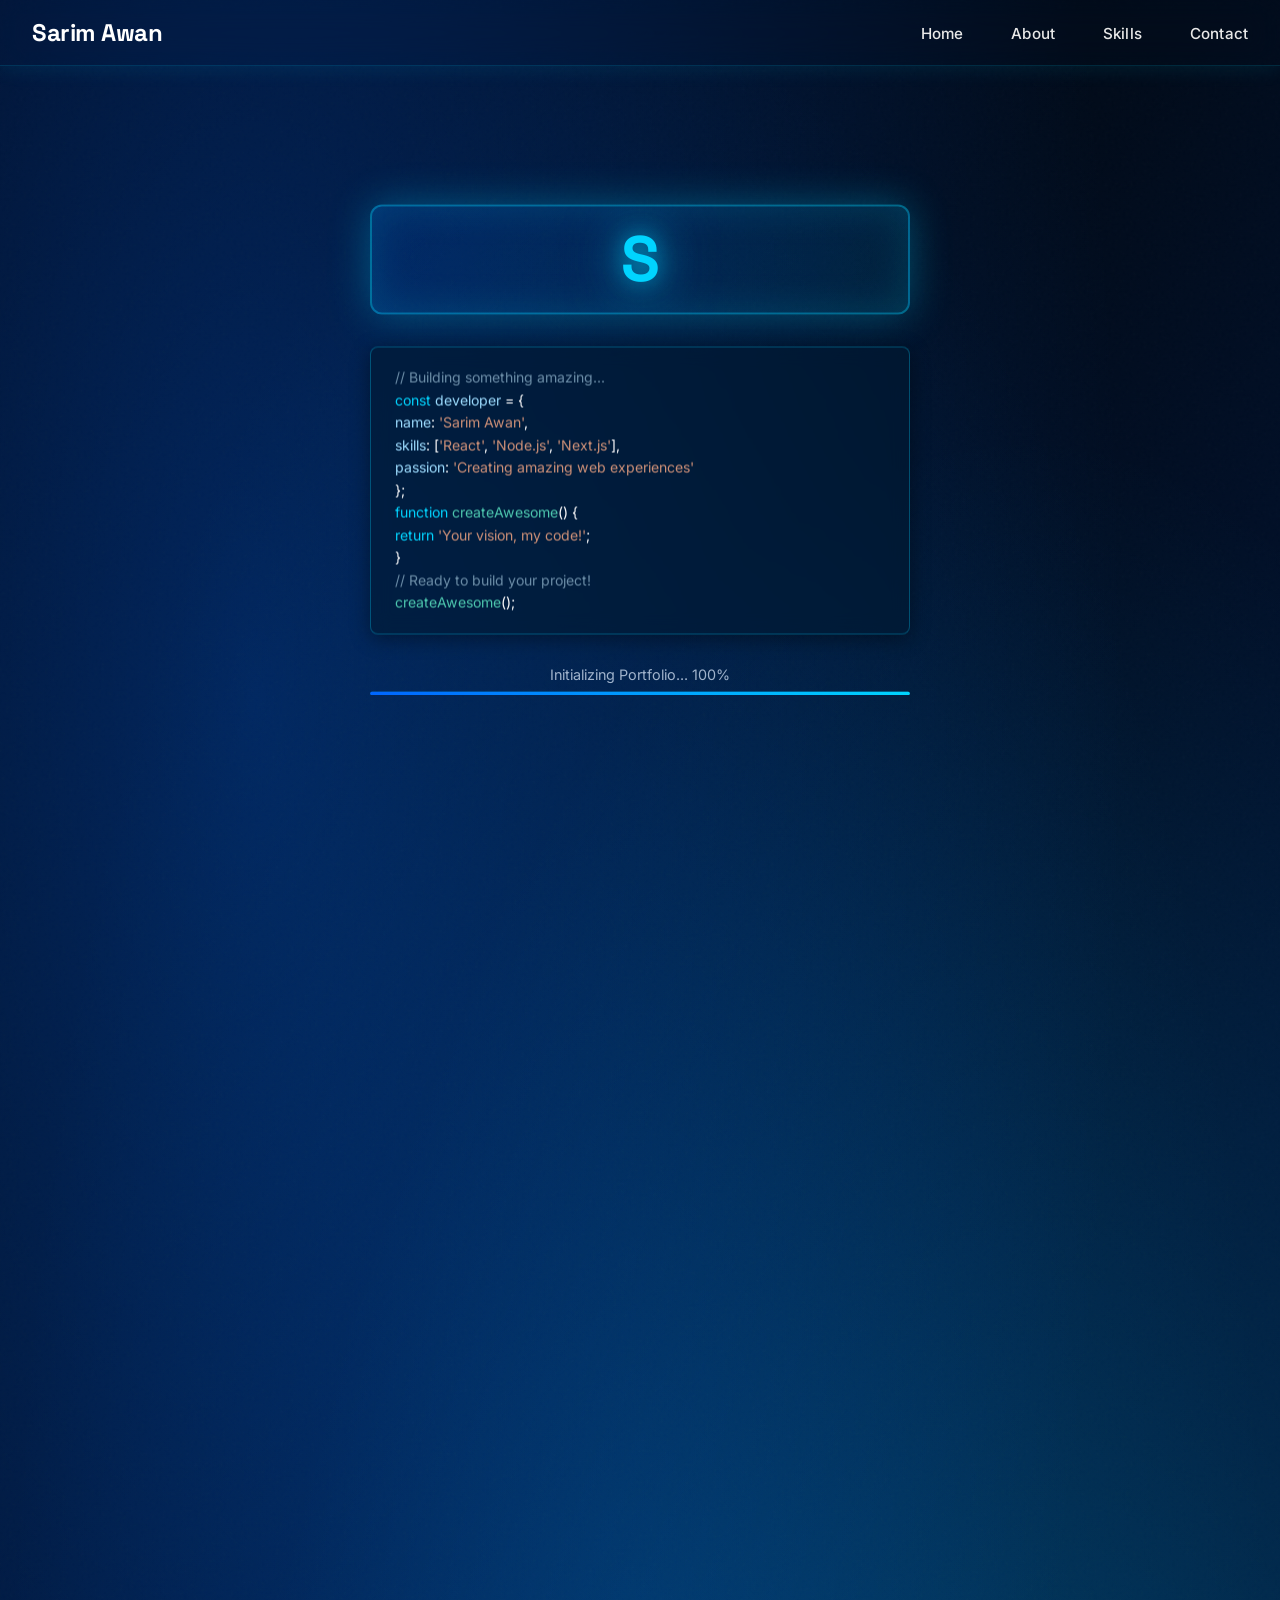
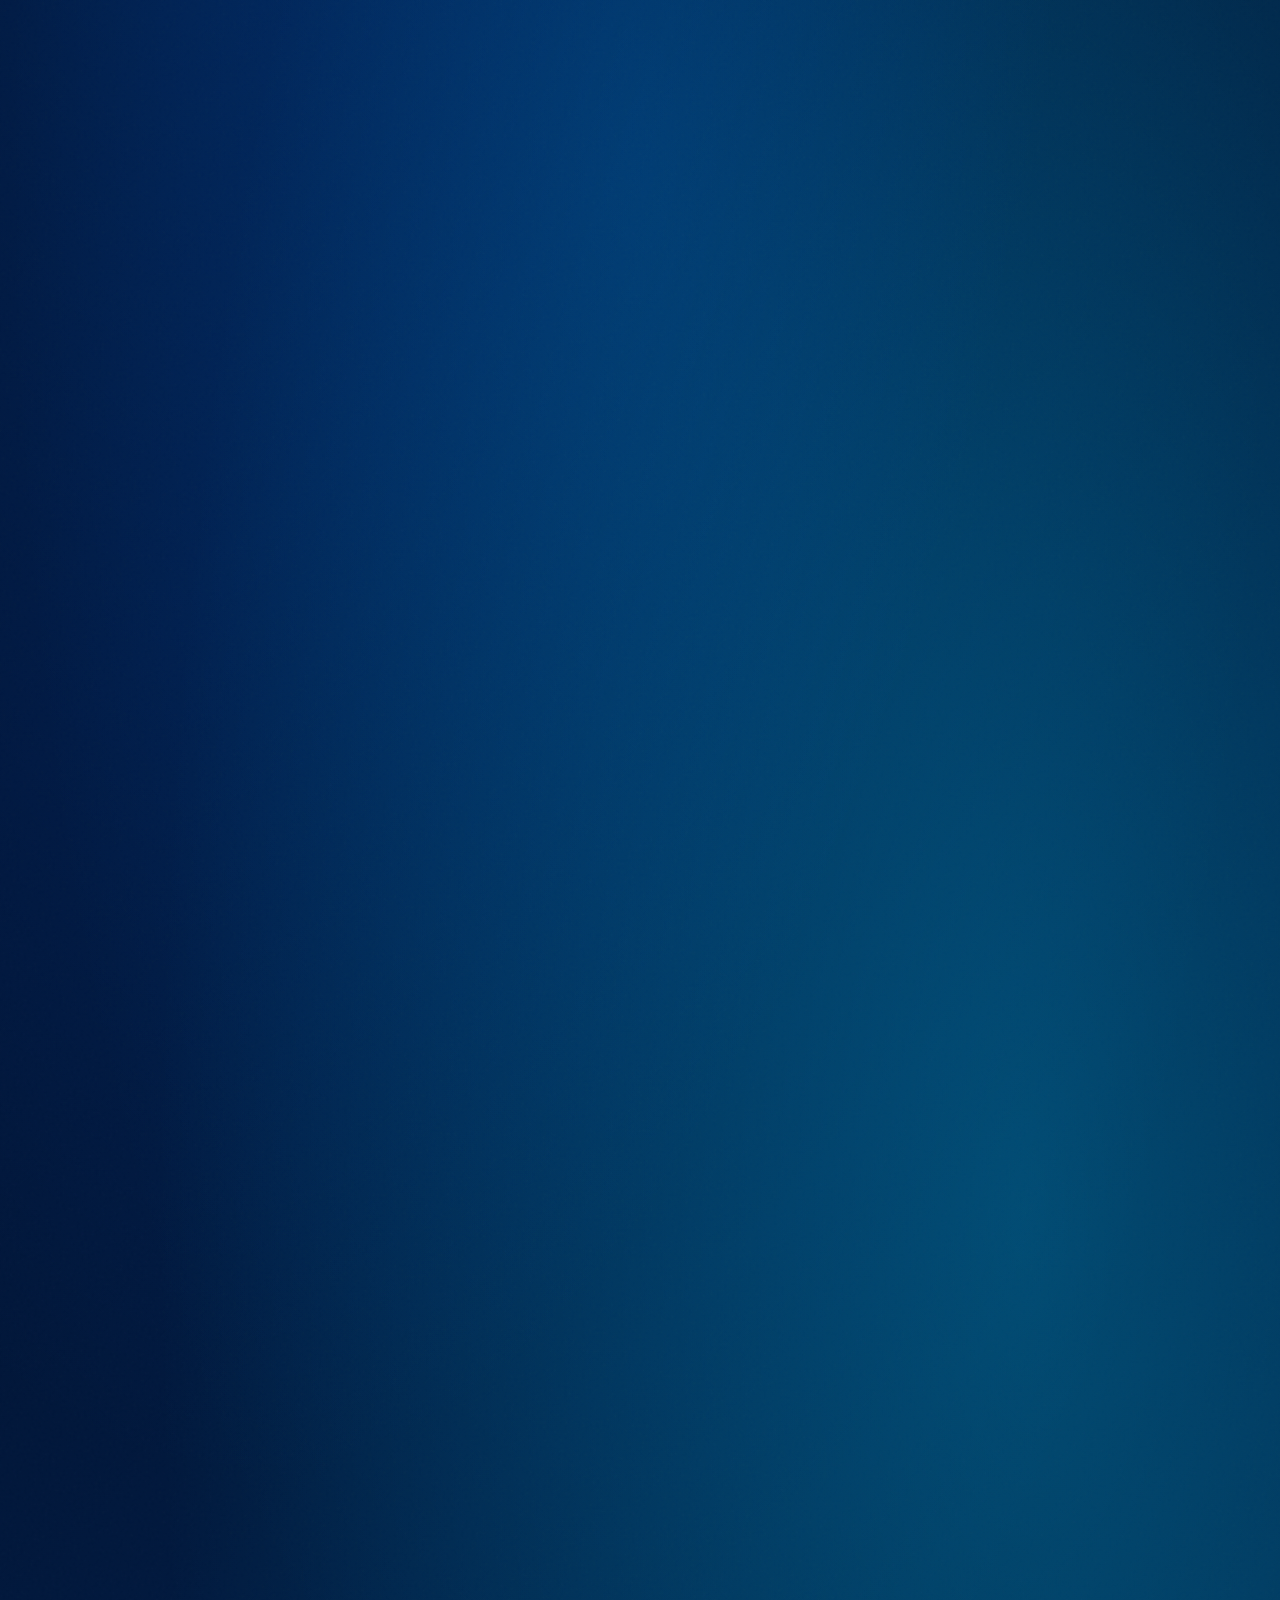
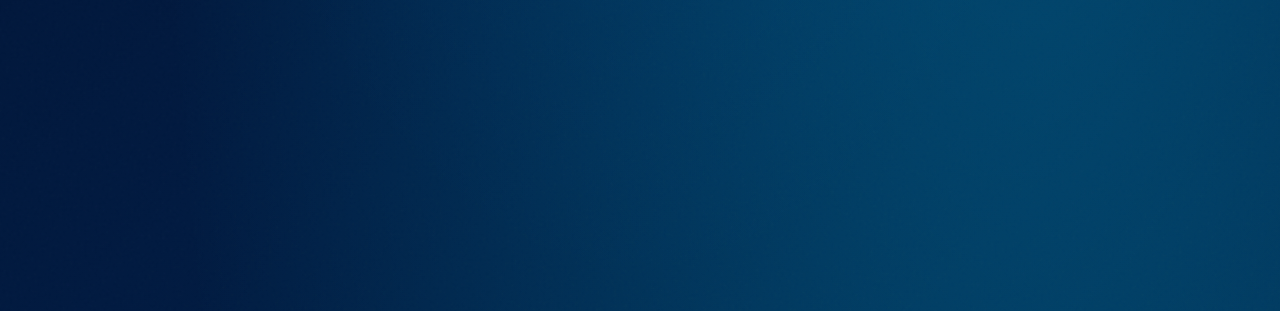
==== commit 7bb05a22: "fix the navbar" ====
--- a/index.html
+++ b/index.html
@@ -454,6 +454,21 @@
             </div>
           </div>
         </section>
+
+        <div>
+          Lorem ipsum dolor sit, amet consectetur adipisicing elit. Expedita,
+          inventore vel dolorum sed consequatur, magnam molestiae provident
+          quidem totam temporibus, pariatur dolorem. Commodi suscipit ratione
+          nemo dolore nesciunt natus quidem id, dolorum voluptates sapiente
+          officia quisquam ad laudantium veniam et culpa voluptas, nostrum
+          velit. Dicta voluptates itaque adipisci expedita fuga reiciendis
+          quaerat similique, maxime autem corrupti ea id, vel dolorum
+          reprehenderit ipsum, doloribus illo? Nobis quidem repellendus
+          voluptates assumenda quisquam neque cum alias explicabo. Nisi quasi
+          aspernatur veniam nulla ullam sequi provident sapiente eveniet
+          praesentium voluptates quaerat doloribus autem laborum placeat harum
+          assumenda totam iste ratione explicabo, eius dicta fugit.
+        </div>
       </div>
     </div>
 
--- a/Navbar.css
+++ b/Navbar.css
@@ -13,7 +13,7 @@
 }
 
 .navbar.scrolled {
-  background: rgba(0, 13, 26, 0.98);
+  background: rgba(0, 50, 100, 0.95); /* Changed to blue theme */
   box-shadow: 0 4px 24px rgba(0, 212, 255, 0.2);
   border-bottom-color: rgba(0, 212, 255, 0.25);
 }
@@ -25,7 +25,7 @@
   display: flex;
   justify-content: space-between;
   align-items: center;
-  height: var(--navbar-height);
+  height: 65px; /* Reduced from default height */
   transition: height var(--transition-speed) ease;
 }
 
@@ -145,7 +145,7 @@
   top: 100%;
   left: 0;
   right: 0;
-  background: rgba(0, 13, 26, 0.98);
+  background: rgba(0, 50, 100, 0.95); /* Changed to blue theme */
   border-bottom: 1px solid var(--border);
   max-height: 0;
   overflow: hidden;
@@ -211,12 +211,8 @@
 
 /* Responsive Design */
 @media (max-width: 768px) {
-  :root {
-    --navbar-height: 70px;
-  }
-
-  .nav-container {
-    height: var(--navbar-height);
+  .nav-container {
+    height: 60px; /* Reduced height for mobile */
   }
 
   .nav-links {
@@ -241,12 +237,8 @@
 }
 
 @media (max-width: 480px) {
-  :root {
-    --navbar-height: 65px;
-  }
-
-  .nav-container {
-    height: var(--navbar-height);
+  .nav-container {
+    height: 58px; /* Reduced height for small mobile */
   }
 
   .logo {
@@ -266,5 +258,6 @@
 
   .nav-container {
     padding: 0 2rem;
-  }
-}
+    height: 63px; /* Reduced height for tablet */
+  }
+}
--- a/skills-section/skills.css
+++ b/skills-section/skills.css
@@ -242,7 +242,8 @@
 /* Mobile - STICKY STACK EFFECT (Cards stack UPWARD on top of each other) */
 @media (max-width: 768px) {
   .skills-section {
-    padding: 70px 18px 100px;
+    /* ✅ REDUCED horizontal padding from 18px to 12px */
+    padding: 70px 8px 100px;
   }
 
   .section-header {
@@ -264,7 +265,8 @@
     padding: 35px 24px 50px;
     border-radius: 28px 28px 0 0;
     border-bottom: none;
-    min-height: 320px;
+    /* ✅ FIXED: Increased min-height for consistency */
+    min-height: 340px;
     /* ✅ FIXED: Same background for all cards - no color changes */
     background: rgba(0, 26, 51, 0.95) !important;
     backdrop-filter: blur(10px);
@@ -277,40 +279,40 @@
     margin-bottom: 60px;
   }
 
-  /* ✅ CORRECTED: Cards stack UPWARD - each subsequent card appears ON TOP */
-  /* Lower z-index for earlier cards, higher z-index for later cards */
+  /* ✅ FIXED: Cards now stick BELOW navbar, not overlapping it */
+  /* Using calc() to add navbar height + offset for each card */
   .skill-card:nth-child(1) {
-    top: 0px;
+    top: calc(var(--navbar-height) + 20px);
     z-index: 1;
   }
 
   .skill-card:nth-child(2) {
-    top: 24px;
+    top: calc(var(--navbar-height) + 44px);
     z-index: 2;
   }
 
   .skill-card:nth-child(3) {
-    top: 48px;
+    top: calc(var(--navbar-height) + 68px);
     z-index: 3;
   }
 
   .skill-card:nth-child(4) {
-    top: 72px;
+    top: calc(var(--navbar-height) + 92px);
     z-index: 4;
   }
 
   .skill-card:nth-child(5) {
-    top: 96px;
+    top: calc(var(--navbar-height) + 116px);
     z-index: 5;
   }
 
   .skill-card:nth-child(6) {
-    top: 120px;
+    top: calc(var(--navbar-height) + 140px);
     z-index: 6;
   }
 
   .skill-card:nth-child(7) {
-    top: 144px;
+    top: calc(var(--navbar-height) + 164px);
     z-index: 7;
   }
 
@@ -322,7 +324,8 @@
 /* Extra small devices */
 @media (max-width: 480px) {
   .skills-section {
-    padding: 50px 14px 80px;
+    /* ✅ REDUCED horizontal padding from 14px to 10px for consistency */
+    padding: 50px 6px 80px;
   }
 
   .section-header h2 {
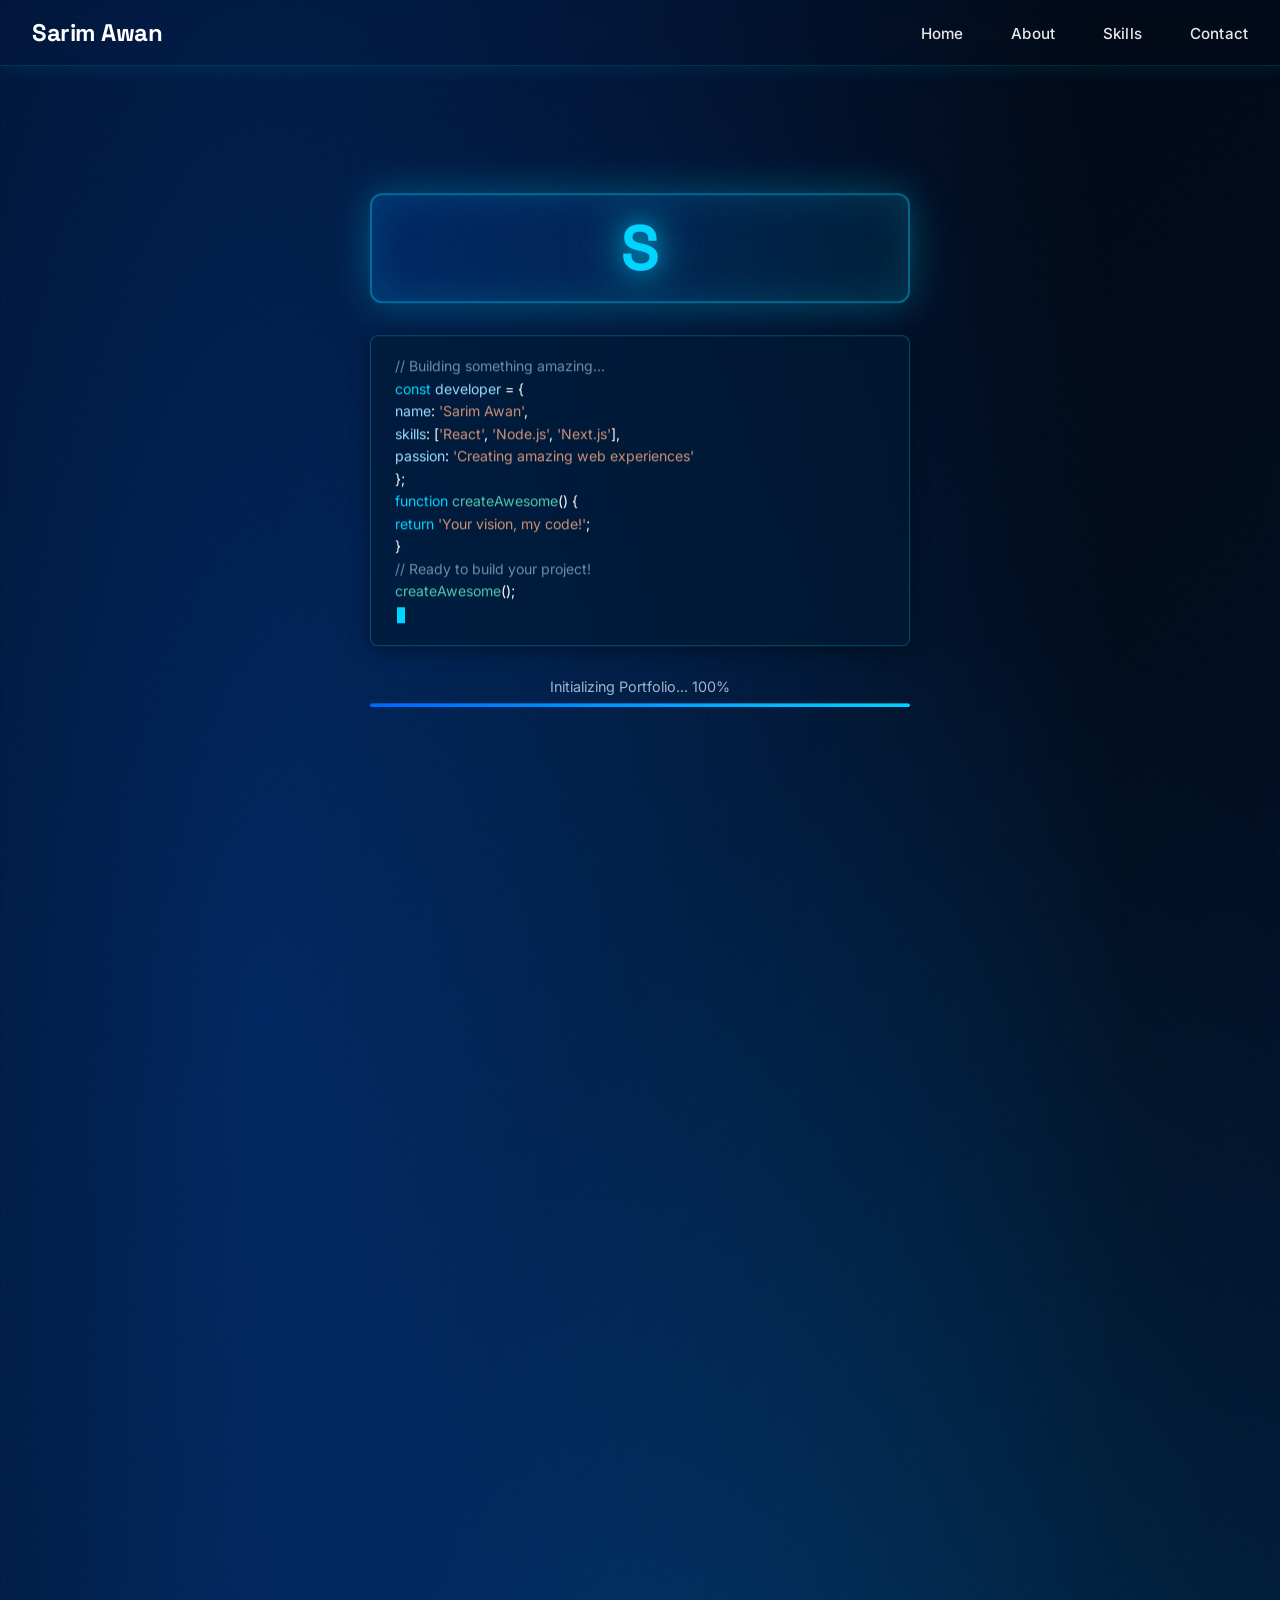
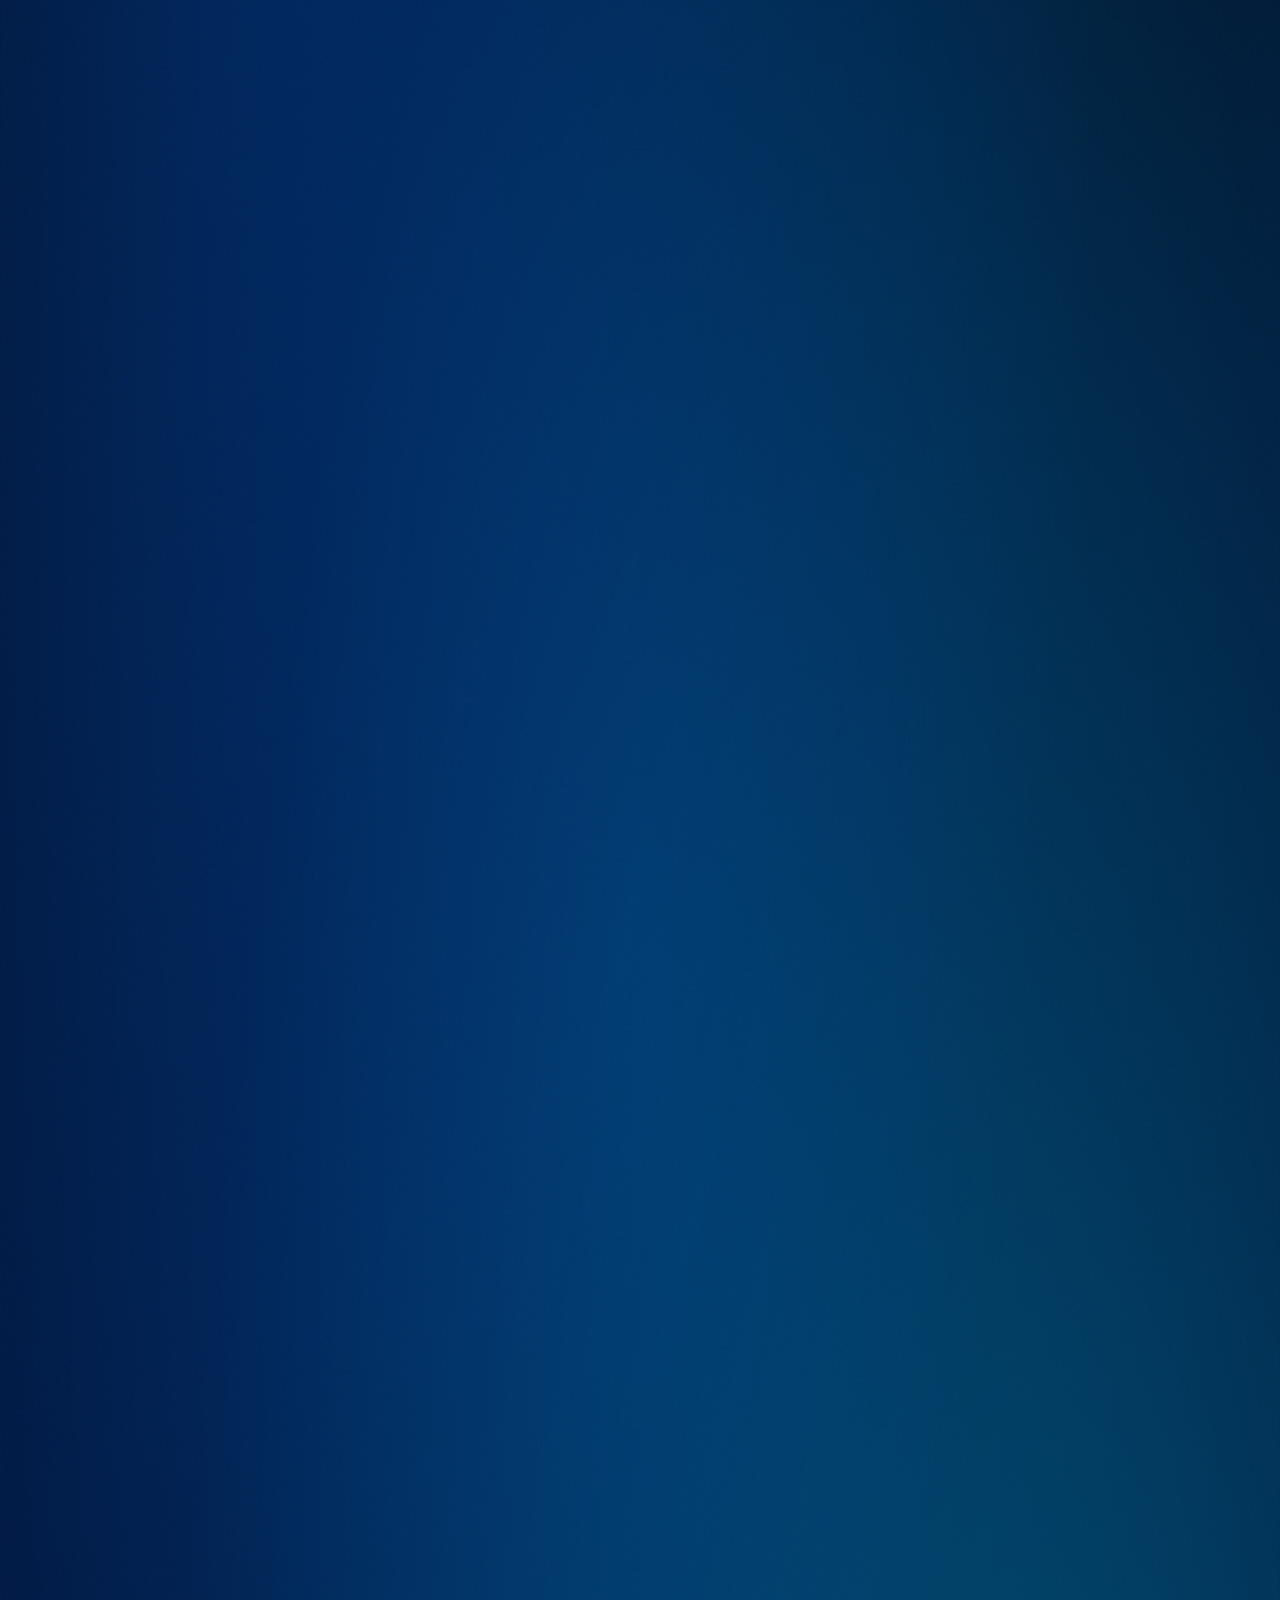
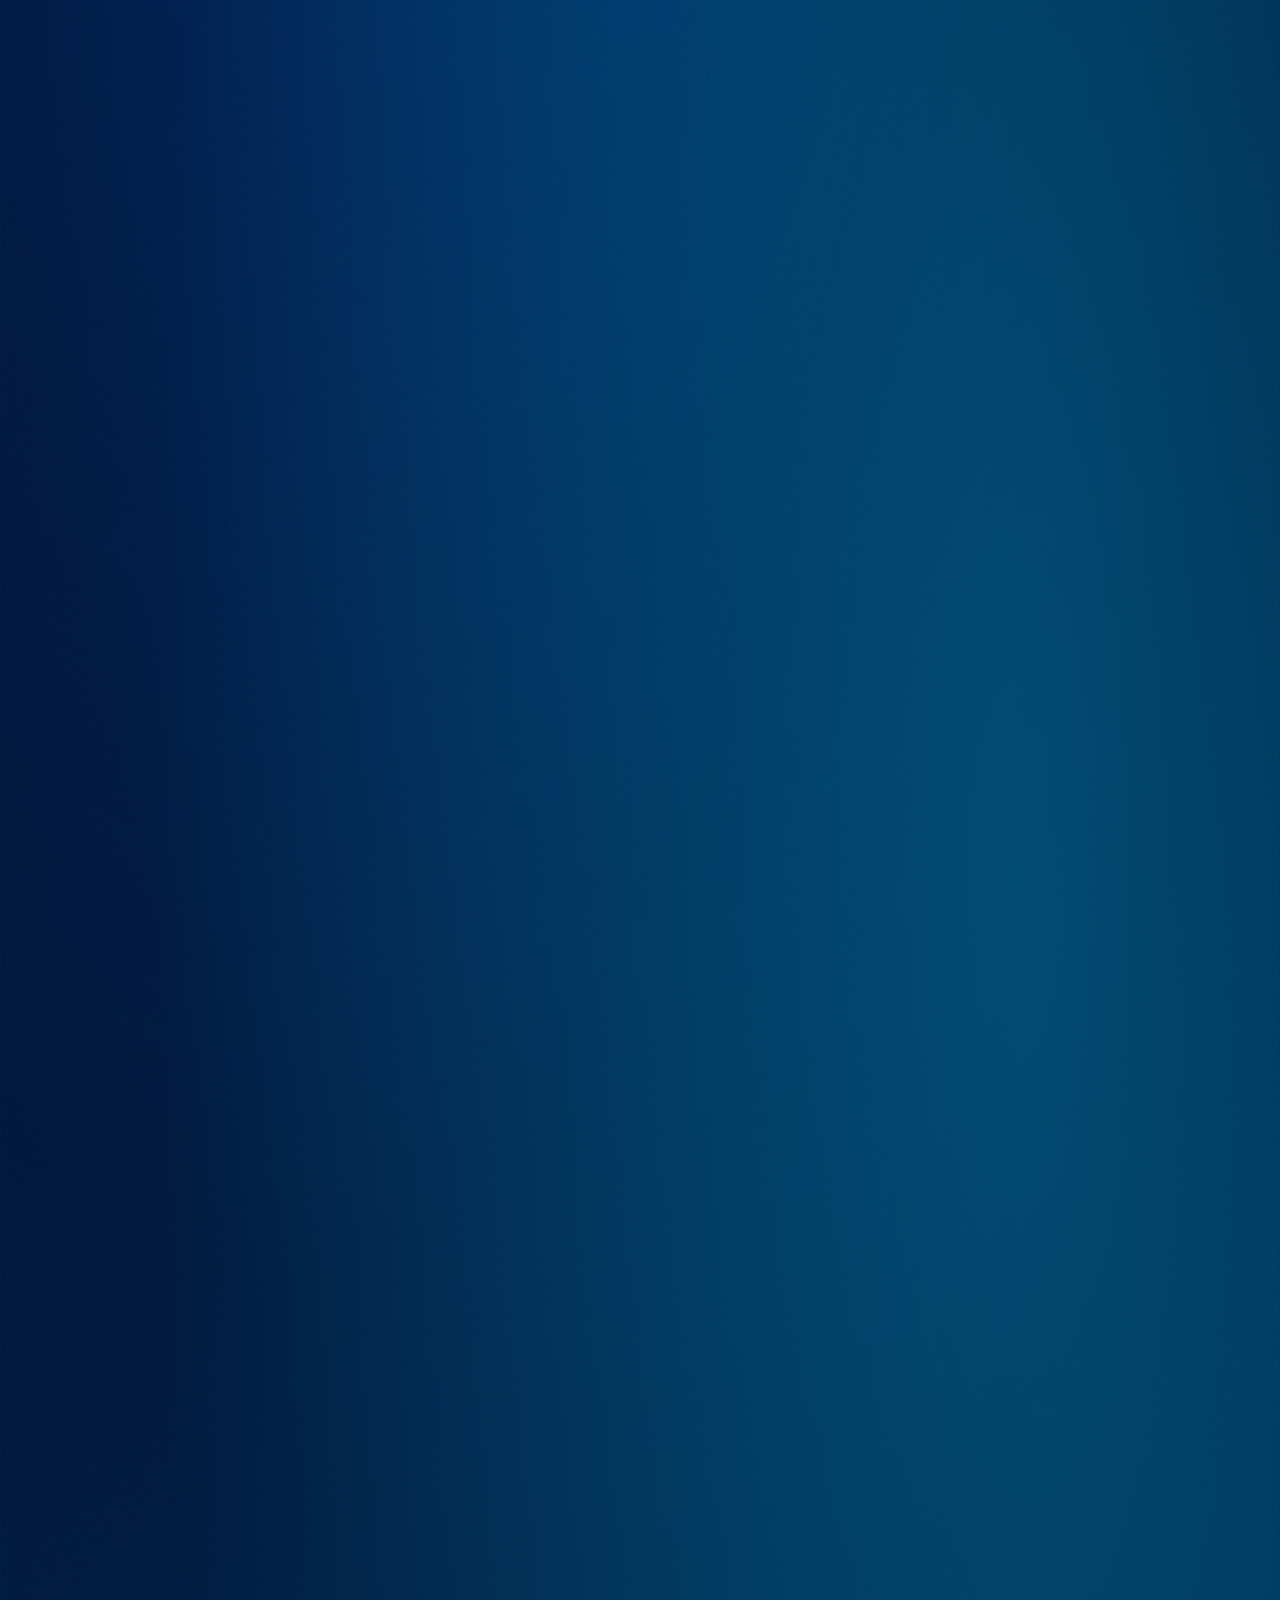
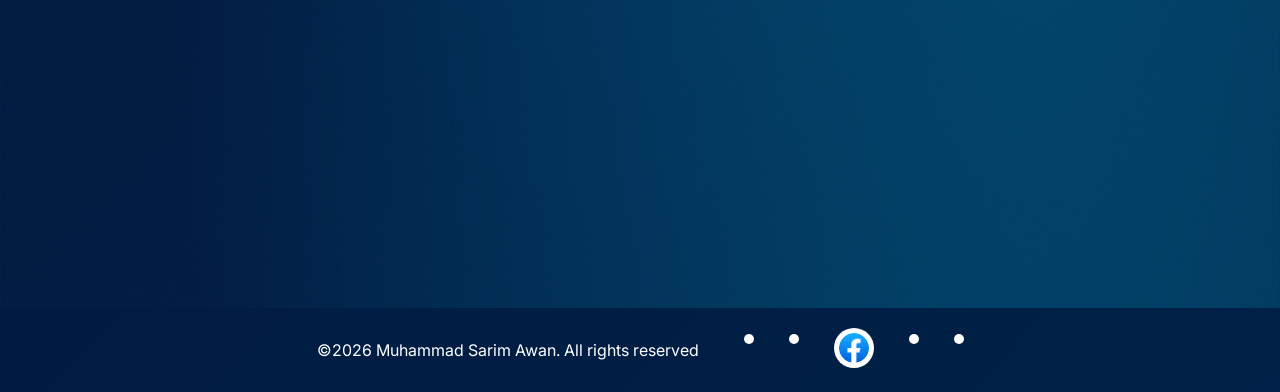
==== commit 5fa735b9: "create contact form and footer" ====
--- a/index.html
+++ b/index.html
@@ -16,6 +16,11 @@
     <link rel="stylesheet" href="page-reveal.css" />
     <link rel="stylesheet" href="about-claude/about4.css" />
     <link rel="stylesheet" href="skills-section/skills.css" />
+    <link rel="stylesheet" href="FAQ/faq.css" />
+    <link rel="stylesheet" href="Contact-section/contact.css" />
+    <link rel="stylesheet" href="footer/footer.css" />
+
+    <script src="https://cdn.jsdelivr.net/npm/@emailjs/browser@4/dist/email.min.js"></script>
   </head>
   <body>
     <!-- Navigation Bar -->
@@ -455,25 +460,230 @@
           </div>
         </section>
 
-        <div>
-          Lorem ipsum dolor sit, amet consectetur adipisicing elit. Expedita,
-          inventore vel dolorum sed consequatur, magnam molestiae provident
-          quidem totam temporibus, pariatur dolorem. Commodi suscipit ratione
-          nemo dolore nesciunt natus quidem id, dolorum voluptates sapiente
-          officia quisquam ad laudantium veniam et culpa voluptas, nostrum
-          velit. Dicta voluptates itaque adipisci expedita fuga reiciendis
-          quaerat similique, maxime autem corrupti ea id, vel dolorum
-          reprehenderit ipsum, doloribus illo? Nobis quidem repellendus
-          voluptates assumenda quisquam neque cum alias explicabo. Nisi quasi
-          aspernatur veniam nulla ullam sequi provident sapiente eveniet
-          praesentium voluptates quaerat doloribus autem laborum placeat harum
-          assumenda totam iste ratione explicabo, eius dicta fugit.
+        <div class="faq-wrapper">
+          <div class="faq-header">
+            <div class="faq-badge">
+              <div class="faq-badge-dot"></div>
+              <span class="faq-badge-text">Got questions?</span>
+            </div>
+            <h2 class="faq-title">Frequently Asked Questions</h2>
+            <p class="faq-subtitle">
+              Everything you need to know about working with me
+            </p>
+          </div>
+
+          <div class="faq-list" id="faqList"></div>
         </div>
+
+        <section id="contact">
+          <div class="contact-inner">
+            <!-- Header -->
+            <div class="contact-header">
+              <!-- <span class="eyebrow">Contact</span> -->
+              <h2>Let's Work Together</h2>
+
+              <p>
+                Ready to bring your next project to life? Let's discuss your
+                vision and build something great.
+              </p>
+            </div>
+
+            <!-- Grid -->
+            <div class="contact-grid">
+              <!-- Left: Info -->
+              <div class="contact-info">
+                <h3>Get In Touch</h3>
+                <p class="info-sub">
+                  Reach out through any of these channels and I'll get back to
+                  you as soon as possible.
+                </p>
+
+                <div class="social-links">
+                  <!-- Email -->
+                  <a
+                    href="mailto:msarim.business@gmail.com"
+                    class="social-link"
+                  >
+                    <div class="social-icon">
+                      <svg
+                        viewBox="0 0 24 24"
+                        xmlns="http://www.w3.org/2000/svg"
+                      >
+                        <path
+                          d="M20 4H4C2.9 4 2 4.9 2 6v12c0 1.1.9 2 2 2h16c1.1 0 2-.9 2-2V6c0-1.1-.9-2-2-2zm0 4-8 5-8-5V6l8 5 8-5v2z"
+                        />
+                      </svg>
+                    </div>
+                    <div class="social-text">
+                      <span class="social-label">Email</span>
+                      <span class="social-value"
+                        >msarim.business@gmail.com</span
+                      >
+                    </div>
+                  </a>
+
+                  <!-- LinkedIn -->
+                  <a
+                    href="https://www.linkedin.com/in/sarim-awan/"
+                    target="_blank"
+                    rel="noopener noreferrer"
+                    class="social-link"
+                  >
+                    <div class="social-icon">
+                      <svg
+                        viewBox="0 0 24 24"
+                        xmlns="http://www.w3.org/2000/svg"
+                      >
+                        <path
+                          d="M20.447 20.452h-3.554v-5.569c0-1.328-.027-3.037-1.852-3.037-1.853 0-2.136 1.445-2.136 2.939v5.667H9.351V9h3.414v1.561h.046c.477-.9 1.637-1.85 3.37-1.85 3.601 0 4.267 2.37 4.267 5.455v6.286zM5.337 7.433a2.062 2.062 0 0 1-2.063-2.065 2.064 2.064 0 1 1 2.063 2.065zm1.782 13.019H3.555V9h3.564v11.452zM22.225 0H1.771C.792 0 0 .774 0 1.729v20.542C0 23.227.792 24 1.771 24h20.451C23.2 24 24 23.227 24 22.271V1.729C24 .774 23.2 0 22.222 0h.003z"
+                        />
+                      </svg>
+                    </div>
+                    <div class="social-text">
+                      <span class="social-label">LinkedIn</span>
+                      <span class="social-value">Sarim Awan</span>
+                    </div>
+                  </a>
+
+                  <!-- GitHub -->
+                  <a
+                    href="https://github.com/iam-sarim"
+                    target="_blank"
+                    rel="noopener noreferrer"
+                    class="social-link"
+                  >
+                    <div class="social-icon">
+                      <svg
+                        viewBox="0 0 24 24"
+                        xmlns="http://www.w3.org/2000/svg"
+                      >
+                        <path
+                          d="M12 .297c-6.63 0-12 5.373-12 12 0 5.303 3.438 9.8 8.205 11.385.6.113.82-.258.82-.577 0-.285-.01-1.04-.015-2.04-3.338.724-4.042-1.61-4.042-1.61C4.422 18.07 3.633 17.7 3.633 17.7c-1.087-.744.084-.729.084-.729 1.205.084 1.838 1.236 1.838 1.236 1.07 1.835 2.809 1.305 3.495.998.108-.776.417-1.305.76-1.605-2.665-.3-5.466-1.332-5.466-5.93 0-1.31.465-2.38 1.235-3.22-.135-.303-.54-1.523.105-3.176 0 0 1.005-.322 3.3 1.23.96-.267 1.98-.399 3-.405 1.02.006 2.04.138 3 .405 2.28-1.552 3.285-1.23 3.285-1.23.645 1.653.24 2.873.12 3.176.765.84 1.23 1.91 1.23 3.22 0 4.61-2.805 5.625-5.475 5.92.42.36.81 1.096.81 2.22 0 1.606-.015 2.896-.015 3.286 0 .315.21.69.825.57C20.565 22.092 24 17.592 24 12.297c0-6.627-5.373-12-12-12"
+                        />
+                      </svg>
+                    </div>
+                    <div class="social-text">
+                      <span class="social-label">GitHub</span>
+                      <span class="social-value">Sarim Awan</span>
+                    </div>
+                  </a>
+                </div>
+
+                <!-- Decorative dot grid -->
+                <div class="dot-grid">
+                  <span></span><span></span><span></span><span></span>
+                  <span></span><span></span><span></span><span></span>
+                  <span></span><span></span><span></span><span></span>
+                  <span></span><span></span><span></span><span></span>
+                </div>
+              </div>
+
+              <!-- Right: Form -->
+              <div class="contact-form-card">
+                <div class="form-row">
+                  <div class="field-group">
+                    <label for="name">Name <span class="req">*</span></label>
+                    <input
+                      type="text"
+                      id="name"
+                      placeholder="Your name"
+                      required
+                    />
+                  </div>
+                  <div class="field-group">
+                    <label for="email">Email <span class="req">*</span></label>
+                    <input
+                      type="email"
+                      id="email"
+                      placeholder="your@email.com"
+                      required
+                    />
+                  </div>
+                </div>
+
+                <div class="field-group">
+                  <label for="subject"
+                    >Subject <span class="req">*</span></label
+                  >
+                  <input
+                    type="text"
+                    id="subject"
+                    placeholder="Project discussion"
+                    required
+                  />
+                </div>
+
+                <div class="field-group">
+                  <label for="message"
+                    >Message <span class="req">*</span></label
+                  >
+                  <textarea
+                    id="message"
+                    placeholder="Tell me about your project..."
+                    required
+                  ></textarea>
+                </div>
+
+                <button class="btn-send" id="sendBtn" onclick="sendEmail()">
+                  <span>
+                    <svg
+                      width="16"
+                      height="16"
+                      viewBox="0 0 24 24"
+                      fill="currentColor"
+                    >
+                      <path d="M2.01 21L23 12 2.01 3 2 10l15 2-15 2z" />
+                    </svg>
+                    Send Message
+                  </span>
+                </button>
+
+                <div class="status-msg" id="statusMsg"></div>
+              </div>
+            </div>
+          </div>
+        </section>
       </div>
     </div>
+    <footer class="website-footer">
+      <div class="footer-line">
+        &copy;2026 Muhammad Sarim Awan. All rights reserved
+      </div>
+      <div class="footer-social-icons">
+        <a href="https://www.linkedin.com/in/sarim-awan/">
+          <img
+            src="https://pngimg.com/uploads/linkedIn/linkedIn_PNG27.png"
+            alt=""
+          />
+        </a>
+        <a href="https://x.com/MSarimAwan">
+          <img
+            src="https://static.vecteezy.com/system/resources/previews/027/395/710/original/twitter-brand-new-logo-3-d-with-new-x-shaped-graphic-of-the-world-s-most-popular-social-media-free-png.png"
+            alt=""
+          />
+        </a>
+        <a href=" https://www.facebook.com/profile.php?id=61589045668943">
+          <img src="images/facebook-logo.png" alt="" />
+        </a>
+        <a href=" https://www.instagram.com/itssarim.awan/">
+          <img
+            src="https://freelogopng.com/images/all_img/1658588965instagram-logo-png-transparent-background.png"
+            alt=""
+          />
+        </a>
+        <a href="https://github.com/iam-sarim">
+          <img
+            src="https://pngimg.com/uploads/github/github_PNG40.png"
+            alt=""
+          />
+        </a>
+      </div>
+    </footer>
 
     <script src="navbar.js"></script>
     <script src="heroSection.js"></script>
     <script src="page-reveal-instructions.js"></script>
+    <script src="FAQ/faq.js"></script>
+    <script src="./Contact-section/contact.js"></script>
   </body>
 </html>
--- a/style.css
+++ b/style.css
@@ -24,6 +24,7 @@
   margin: 0;
   padding: 0;
   box-sizing: border-box;
+  /* border: 1px solid red; */
 }
 
 body {
--- a/skills-section/skills.css
+++ b/skills-section/skills.css
@@ -116,11 +116,12 @@
 }
 
 .skill-card:hover {
-  transform: translateY(-12px);
-  border-color: var(--primary-blue);
-  box-shadow:
+  transform: translateY(-4px);
+  border-color: rgba(37, 85, 156, 0.507);
+  /* box-shadow:
     0 0 50px var(--glow-blue),
-    0 25px 60px rgba(0, 0, 0, 0.6);
+    0 25px 60px rgba(0, 0, 0, 0.6); */
+  box-shadow: 0 4px 20px rgba(100, 180, 255, 0.25);
   background: rgba(0, 26, 51, 0.9);
 }
 
--- a/FAQ/faq.css
+++ b/FAQ/faq.css
@@ -0,0 +1,248 @@
+@import url("https://fonts.googleapis.com/css2?family=Syne:wght@400;700;800&family=DM+Sans:wght@400;500&display=swap");
+
+.faq-wrapper {
+  padding: 64px 24px;
+  font-family: "DM Sans", sans-serif;
+  position: relative;
+  overflow: hidden;
+  box-sizing: border-box;
+  width: 100%;
+}
+
+.faq-wrapper::before {
+  content: "";
+  position: absolute;
+  top: -80px;
+  left: -80px;
+  width: 320px;
+  height: 320px;
+  /* background: radial-gradient(
+    circle,
+    rgba(0, 212, 255, 0.07) 0%,
+    transparent 70%
+  ); */
+  border-radius: 50%;
+  pointer-events: none;
+}
+
+.faq-wrapper::after {
+  content: "";
+  position: absolute;
+  bottom: -60px;
+  right: -60px;
+  width: 260px;
+  height: 260px;
+  background: radial-gradient(
+    circle,
+    rgba(0, 102, 255, 0.07) 0%,
+    transparent 70%
+  );
+  border-radius: 50%;
+  pointer-events: none;
+}
+
+.faq-header {
+  text-align: center;
+  margin-bottom: 48px;
+  position: relative;
+}
+
+.faq-badge {
+  display: inline-flex;
+  align-items: center;
+  gap: 8px;
+  background: rgba(0, 212, 255, 0.1);
+  border: 1px solid rgba(0, 212, 255, 0.3);
+  border-radius: 100px;
+  padding: 6px 16px;
+  margin-bottom: 20px;
+}
+
+.faq-badge-dot {
+  width: 7px;
+  height: 7px;
+  border-radius: 50%;
+  background: #00d4ff;
+  box-shadow: 0 0 8px rgba(0, 212, 255, 0.8);
+  animation: faq-pulse 2s ease-in-out infinite;
+}
+
+@keyframes faq-pulse {
+  0%,
+  100% {
+    opacity: 1;
+    transform: scale(1);
+  }
+  50% {
+    opacity: 0.6;
+    transform: scale(0.85);
+  }
+}
+
+.faq-badge-text {
+  font-size: 12px;
+  color: #00d4ff;
+  letter-spacing: 0.08em;
+  text-transform: uppercase;
+  font-weight: 500;
+}
+
+.faq-title {
+  font-size: clamp(32px, 5vw, 52px);
+  font-weight: 800;
+  background: linear-gradient(135deg, #00d4ff 0%, #0066ff 100%);
+  -webkit-background-clip: text;
+  -webkit-text-fill-color: transparent;
+  background-clip: text;
+  margin: 0 0 14px;
+  line-height: 1.1;
+  letter-spacing: -0.02em;
+}
+
+.faq-subtitle {
+  font-size: 16px;
+  color: rgba(255, 255, 255, 0.5);
+  margin: 0;
+  font-weight: 400;
+}
+
+.faq-list {
+  max-width: 800px;
+  margin: 0 auto;
+  display: flex;
+  flex-direction: column;
+  gap: 10px;
+  width: 100%;
+  box-sizing: border-box;
+}
+
+.faq-item {
+  background: rgba(0, 212, 255, 0.05);
+  border: 1px solid rgba(0, 212, 255, 0.18);
+  border-radius: 14px;
+  overflow: hidden;
+  transition:
+    border-color 0.25s ease,
+    background-color 0.25s ease;
+}
+
+.faq-item:hover {
+  border-color: rgba(0, 212, 255, 0.38);
+  background: rgba(0, 212, 255, 0.08);
+}
+
+.faq-item.open {
+  border-color: rgba(0, 212, 255, 0.5);
+  background: rgba(0, 212, 255, 0.09);
+}
+
+.faq-question {
+  width: 100%;
+  background: none;
+  border: none;
+  padding: 20px 22px;
+  display: flex;
+  align-items: center;
+  justify-content: space-between;
+  gap: 16px;
+  cursor: pointer;
+  text-align: left;
+  box-sizing: border-box;
+}
+
+.faq-question-text {
+  font-family: "DM Sans", sans-serif;
+  font-size: 16px;
+  font-weight: 500;
+  color: rgba(255, 255, 255, 0.92);
+  line-height: 1.4;
+}
+
+.faq-icon {
+  width: 28px;
+  height: 28px;
+  min-width: 28px;
+  border-radius: 50%;
+  border: 1px solid rgba(0, 212, 255, 0.4);
+  display: flex;
+  align-items: center;
+  justify-content: center;
+  will-change: transform;
+  transition:
+    transform 0.3s cubic-bezier(0.4, 0, 0.2, 1),
+    background 0.25s ease,
+    border-color 0.25s ease;
+}
+
+.faq-icon svg {
+  width: 12px;
+  height: 12px;
+  stroke: #00d4ff;
+  transition: stroke 0.3s;
+}
+
+.faq-item.open .faq-icon {
+  transform: rotate(180deg);
+  background: rgba(0, 212, 255, 0.18);
+  border-color: rgba(0, 212, 255, 0.7);
+}
+
+/* JS-driven height — no sluggish max-height transition */
+.faq-answer {
+  overflow: hidden;
+  height: 0;
+}
+
+.faq-answer-inner {
+  padding: 0 22px 22px;
+  border-top: 1px solid rgba(0, 212, 255, 0.12);
+  padding-top: 16px;
+}
+
+.faq-answer-text {
+  font-size: 15px;
+  color: rgba(255, 255, 255, 0.65);
+  line-height: 1.75;
+  margin: 0;
+}
+
+.faq-answer-text strong {
+  color: rgba(0, 212, 255, 0.95);
+  font-weight: 500;
+}
+
+/* ── Responsive ── */
+@media (max-width: 900px) {
+  .faq-wrapper {
+    padding: 52px 12px;
+  }
+}
+
+@media (max-width: 600px) {
+  .faq-wrapper {
+    padding: 44px 8px;
+  }
+
+  .faq-title {
+    font-size: clamp(28px, 8vw, 38px);
+  }
+  .faq-question {
+    padding: 16px 16px;
+  }
+  .faq-question-text {
+    font-size: 15px;
+  }
+  .faq-answer-inner {
+    padding: 0 16px 18px;
+    padding-top: 14px;
+  }
+  .faq-answer-text {
+    font-size: 14px;
+  }
+}
+
+@media (max-width: 400px) {
+  .faq-wrapper {
+    padding: 36px 6px;
+  }
+}
--- a/Contact-section/contact.css
+++ b/Contact-section/contact.css
@@ -0,0 +1,487 @@
+/* *, *::before, *::after { box-sizing: border-box; margin: 0; padding: 0; }
+
+    */
+
+/* body {
+  background: var(--darker-blue);
+  font-family: "DM Sans", sans-serif;
+  color: #e0f4ff;
+  min-height: 100vh;
+  display: flex;
+  align-items: center;
+  justify-content: center;
+} */
+
+/* ── SECTION ── */
+:root {
+  --primary-blue: #00d4ff;
+  --secondary-blue: #0066ff;
+  --accent: #00d4ff;
+  --dark-blue: #001a33;
+  --darker-blue: #000d1a;
+  --nav-bg: rgba(0, 13, 26, 0.95);
+  --glow-blue: rgba(0, 212, 255, 0.5);
+}
+#contact {
+  width: 100%;
+  padding: 100px 24px;
+  position: relative;
+  overflow: hidden;
+  font-family: "DM Sans", sans-serif;
+}
+
+/* Ambient background glows */
+#contact::before {
+  content: "";
+  position: absolute;
+  top: -120px;
+  left: -120px;
+  width: 480px;
+  height: 480px;
+  /* background: radial-gradient(
+    circle,
+    rgba(0, 102, 255, 0.18) 0%,
+    transparent 70%
+  ); */
+  border-radius: 50%;
+  pointer-events: none;
+}
+#contact::after {
+  content: "";
+  position: absolute;
+  bottom: -100px;
+  right: -100px;
+  width: 420px;
+  height: 420px;
+  /* background: radial-gradient(
+    circle,
+    rgba(0, 212, 255, 0.13) 0%,
+    transparent 70%
+  ); */
+  border-radius: 50%;
+  pointer-events: none;
+}
+
+.contact-inner {
+  max-width: 1100px;
+  margin: 0 auto;
+  position: relative;
+  z-index: 1;
+}
+
+/* ── HEADER ── */
+.contact-header {
+  text-align: center;
+  margin-bottom: 64px;
+}
+
+.contact-header .eyebrow {
+  display: inline-block;
+  font-family: "Syne", sans-serif;
+  font-size: 12px;
+  font-weight: 600;
+  letter-spacing: 4px;
+  text-transform: uppercase;
+  color: var(--primary-blue);
+  margin-bottom: 16px;
+  position: relative;
+}
+.contact-header .eyebrow::before,
+.contact-header .eyebrow::after {
+  content: "";
+  position: absolute;
+  top: 50%;
+  transform: translateY(-50%);
+  width: 40px;
+  height: 1px;
+  background: var(--primary-blue);
+  opacity: 0.5;
+}
+.contact-header .eyebrow::before {
+  right: calc(100% + 12px);
+}
+.contact-header .eyebrow::after {
+  left: calc(100% + 12px);
+}
+
+.contact-header h2 {
+  /* font-family: "Syne", sans-serif;
+  font-size: clamp(2.2rem, 5vw, 3.6rem);
+  font-weight: 800;
+  line-height: 1.1;
+  background: linear-gradient(135deg, #ffffff 30%, var(--primary-blue) 100%);
+  -webkit-background-clip: text;
+  -webkit-text-fill-color: transparent;
+  background-clip: text;
+  margin-bottom: 16px; */
+  font-size: clamp(32px, 5vw, 52px);
+  font-weight: 800;
+  background: linear-gradient(135deg, #00d4ff 0%, #0066ff 100%);
+  -webkit-background-clip: text;
+  -webkit-text-fill-color: transparent;
+  background-clip: text;
+  margin: 0 0 14px;
+  line-height: 1.1;
+  letter-spacing: -0.02em;
+}
+
+.contact-header p {
+  font-size: 1.05rem;
+  color: rgba(224, 244, 255, 0.6);
+  max-width: 480px;
+  margin: 0 auto;
+  line-height: 1.7;
+}
+
+/* ── GRID ── */
+.contact-grid {
+  display: grid;
+  grid-template-columns: 1fr 1.5fr;
+  gap: 28px;
+  align-items: start;
+}
+
+/* ── LEFT CARD ── */
+.contact-info {
+  background: linear-gradient(
+    145deg,
+    rgba(0, 26, 51, 0.9),
+    rgba(0, 13, 26, 0.95)
+  );
+  border: 1px solid rgba(0, 212, 255, 0.15);
+  border-radius: 20px;
+  padding: 40px 32px;
+  backdrop-filter: blur(12px);
+  position: relative;
+  overflow: hidden;
+}
+.contact-info::before {
+  content: "";
+  position: absolute;
+  top: 0;
+  left: 0;
+  right: 0;
+  height: 2px;
+  background: linear-gradient(
+    90deg,
+    transparent,
+    var(--primary-blue),
+    transparent
+  );
+}
+
+.contact-info h3 {
+  font-family: "Syne", sans-serif;
+  font-size: 1.45rem;
+  font-weight: 700;
+  color: #ffffff;
+  margin-bottom: 8px;
+}
+.contact-info .info-sub {
+  font-size: 0.88rem;
+  color: rgba(224, 244, 255, 0.45);
+  margin-bottom: 36px;
+  line-height: 1.6;
+}
+
+.social-links {
+  display: flex;
+  flex-direction: column;
+  gap: 14px;
+}
+
+.social-link {
+  display: flex;
+  align-items: center;
+  gap: 16px;
+  text-decoration: none;
+  padding: 14px 18px;
+  border-radius: 12px;
+  border: 1px solid rgba(0, 212, 255, 0.1);
+  background: rgba(0, 102, 255, 0.06);
+  transition: all 0.3s ease;
+  group: true;
+}
+.social-link:hover {
+  border-color: rgba(0, 212, 255, 0.4);
+  background: rgba(0, 102, 255, 0.14);
+  transform: translateX(4px);
+  box-shadow: 0 0 20px rgba(0, 212, 255, 0.1);
+}
+
+.social-icon {
+  width: 40px;
+  height: 40px;
+  border-radius: 10px;
+  background: linear-gradient(
+    135deg,
+    var(--secondary-blue),
+    var(--primary-blue)
+  );
+  display: flex;
+  align-items: center;
+  justify-content: center;
+  flex-shrink: 0;
+  box-shadow: 0 0 14px rgba(0, 212, 255, 0.25);
+}
+.social-icon svg {
+  width: 18px;
+  height: 18px;
+  fill: #ffffff;
+}
+
+.social-text {
+  display: flex;
+  flex-direction: column;
+}
+.social-label {
+  font-size: 0.72rem;
+  font-weight: 500;
+  letter-spacing: 1.5px;
+  text-transform: uppercase;
+  color: var(--primary-blue);
+  margin-bottom: 2px;
+}
+.social-value {
+  font-size: 0.9rem;
+  font-weight: 400;
+  color: rgba(224, 244, 255, 0.85);
+}
+
+/* Decorative dots */
+.dot-grid {
+  position: absolute;
+  bottom: 20px;
+  right: 20px;
+  display: grid;
+  grid-template-columns: repeat(4, 1fr);
+  gap: 5px;
+  opacity: 0.12;
+}
+.dot-grid span {
+  width: 3px;
+  height: 3px;
+  border-radius: 50%;
+  background: var(--primary-blue);
+  display: block;
+}
+
+/* ── RIGHT CARD (FORM) ── */
+.contact-form-card {
+  background: linear-gradient(
+    145deg,
+    rgba(0, 26, 51, 0.9),
+    rgba(0, 13, 26, 0.95)
+  );
+  border: 1px solid rgba(0, 212, 255, 0.15);
+  border-radius: 20px;
+  padding: 40px 36px;
+  backdrop-filter: blur(12px);
+  position: relative;
+  overflow: hidden;
+}
+.contact-form-card::before {
+  content: "";
+  position: absolute;
+  top: 0;
+  left: 0;
+  right: 0;
+  height: 2px;
+  background: linear-gradient(
+    90deg,
+    transparent,
+    var(--secondary-blue),
+    var(--primary-blue),
+    transparent
+  );
+}
+
+.form-row {
+  display: grid;
+  grid-template-columns: 1fr 1fr;
+  gap: 16px;
+  margin-bottom: 16px;
+}
+
+.field-group {
+  display: flex;
+  flex-direction: column;
+  gap: 7px;
+  margin-bottom: 16px;
+}
+.field-group:last-of-type {
+  margin-bottom: 0;
+}
+
+.form-row .field-group {
+  margin-bottom: 0;
+}
+
+label {
+  font-size: 0.78rem;
+  font-weight: 500;
+  letter-spacing: 0.8px;
+  color: rgba(224, 244, 255, 0.55);
+  text-transform: uppercase;
+}
+label span.req {
+  color: var(--primary-blue);
+  margin-left: 2px;
+}
+
+input,
+textarea {
+  width: 100%;
+  background: rgba(0, 13, 26, 0.7);
+  border: 1px solid rgba(0, 212, 255, 0.15);
+  border-radius: 10px;
+  padding: 13px 16px;
+  font-family: "DM Sans", sans-serif;
+  font-size: 0.93rem;
+  color: #e0f4ff;
+  outline: none;
+  transition:
+    border-color 0.25s,
+    box-shadow 0.25s,
+    background 0.25s;
+  resize: none;
+}
+input::placeholder,
+textarea::placeholder {
+  color: rgba(224, 244, 255, 0.25);
+}
+input:focus,
+textarea:focus {
+  border-color: rgba(0, 212, 255, 0.5);
+  background: rgba(0, 26, 51, 0.6);
+  box-shadow:
+    0 0 0 3px rgba(0, 212, 255, 0.08),
+    0 0 16px rgba(0, 212, 255, 0.08);
+}
+textarea {
+  height: 140px;
+  padding-top: 14px;
+}
+
+.btn-send {
+  width: 100%;
+  margin-top: 24px;
+  padding: 15px 24px;
+  border: none;
+  border-radius: 12px;
+  background: linear-gradient(
+    135deg,
+    var(--secondary-blue) 0%,
+    var(--primary-blue) 100%
+  );
+  color: #000d1a;
+  font-family: "Syne", sans-serif;
+  font-size: 0.95rem;
+  font-weight: 700;
+  letter-spacing: 1px;
+  cursor: pointer;
+  transition: all 0.3s ease;
+  position: relative;
+  overflow: hidden;
+  box-shadow: 0 4px 24px rgba(0, 212, 255, 0.3);
+}
+.btn-send::before {
+  content: "";
+  position: absolute;
+  inset: 0;
+  background: linear-gradient(
+    135deg,
+    var(--primary-blue) 0%,
+    var(--secondary-blue) 100%
+  );
+  opacity: 0;
+  transition: opacity 0.3s;
+}
+.btn-send:hover::before {
+  opacity: 1;
+}
+.btn-send:hover {
+  transform: translateY(-2px);
+  box-shadow: 0 8px 32px rgba(0, 212, 255, 0.45);
+}
+.btn-send:active {
+  transform: translateY(0);
+}
+.btn-send span {
+  position: relative;
+  z-index: 1;
+  display: flex;
+  align-items: center;
+  justify-content: center;
+  gap: 8px;
+}
+
+/* Status messages */
+.status-msg {
+  display: none;
+  margin-top: 16px;
+  padding: 12px 16px;
+  border-radius: 10px;
+  font-size: 0.88rem;
+  text-align: center;
+  font-weight: 500;
+}
+.status-msg.success {
+  display: block;
+  background: rgba(0, 212, 255, 0.1);
+  border: 1px solid rgba(0, 212, 255, 0.35);
+  color: var(--primary-blue);
+}
+.status-msg.error {
+  display: block;
+  background: rgba(255, 60, 60, 0.1);
+  border: 1px solid rgba(255, 60, 60, 0.35);
+  color: #ff6b6b;
+}
+
+/* ── RESPONSIVE ── */
+@media (max-width: 820px) {
+  .contact-grid {
+    grid-template-columns: 1fr;
+  }
+  .contact-info {
+    order: 2;
+  }
+  .contact-form-card {
+    order: 1;
+  }
+}
+
+@media (max-width: 500px) {
+  #contact {
+    padding: 72px 16px;
+  }
+  .contact-form-card,
+  .contact-info {
+    padding: 28px 20px;
+  }
+  .form-row {
+    grid-template-columns: 1fr;
+  }
+}
+
+/* ── ENTRANCE ANIMATION ── */
+@keyframes fadeUp {
+  from {
+    opacity: 0;
+    transform: translateY(28px);
+  }
+  to {
+    opacity: 1;
+    transform: translateY(0);
+  }
+}
+.contact-header {
+  animation: fadeUp 0.7s ease both;
+}
+.contact-info {
+  animation: fadeUp 0.7s 0.15s ease both;
+}
+.contact-form-card {
+  animation: fadeUp 0.7s 0.25s ease both;
+}
--- a/footer/footer.css
+++ b/footer/footer.css
@@ -0,0 +1,37 @@
+.website-footer {
+  display: flex;
+  justify-content: center;
+  align-items: center;
+  gap: 45px;
+  padding: 20px;
+}
+.footer-social-icons {
+  display: flex;
+  gap: 35px;
+}
+.footer-line {
+}
+.footer-social-icons a img {
+  width: 40px;
+  transition: 0.1s ease-out;
+  background-color: rgb(255, 255, 255);
+  padding: 5px;
+  border-radius: 50%;
+  &:hover {
+    transform: scale(1.1);
+  }
+}
+@media (max-width: 908px) {
+  .footer-line {
+    font-size: 12px;
+  }
+  .footer-social-icons a img {
+    width: 30px;
+  }
+}
+@media (max-width: 673px) {
+  .website-footer {
+    flex-direction: column;
+    gap: 20px;
+  }
+}
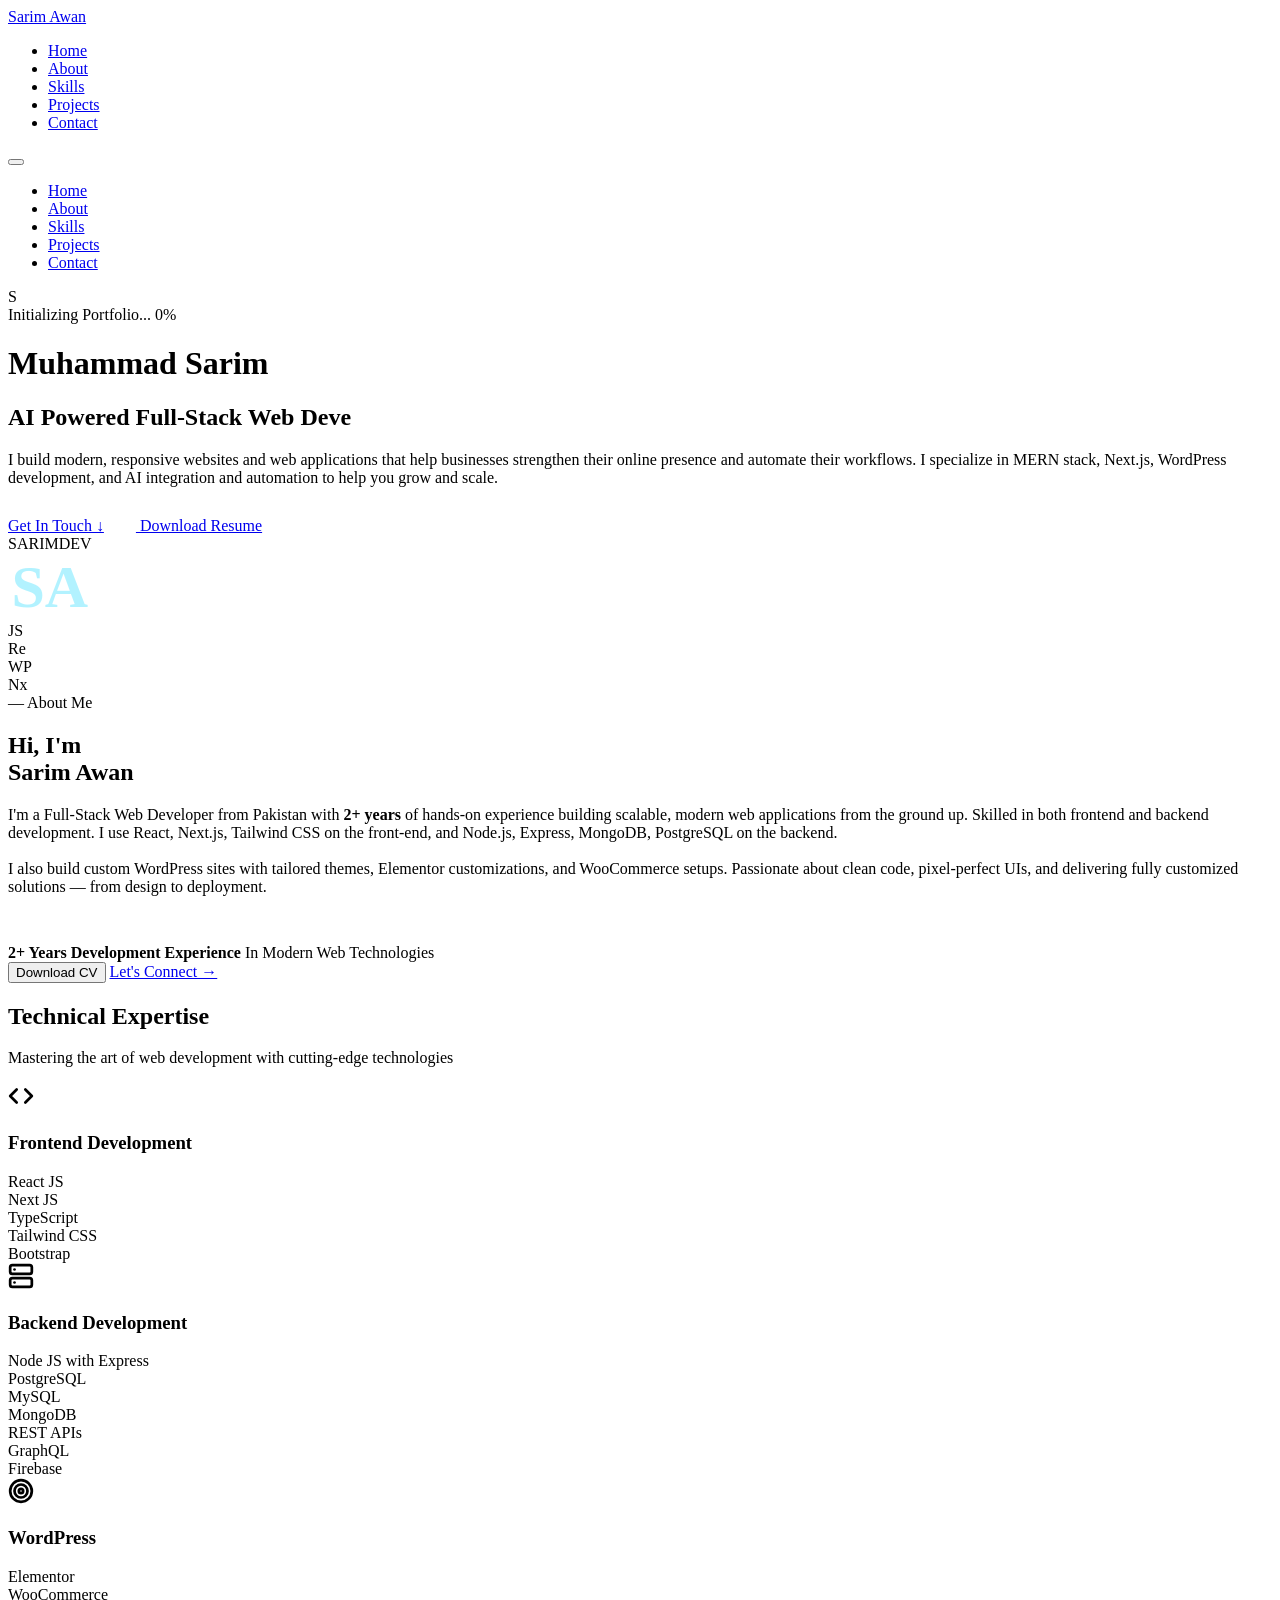
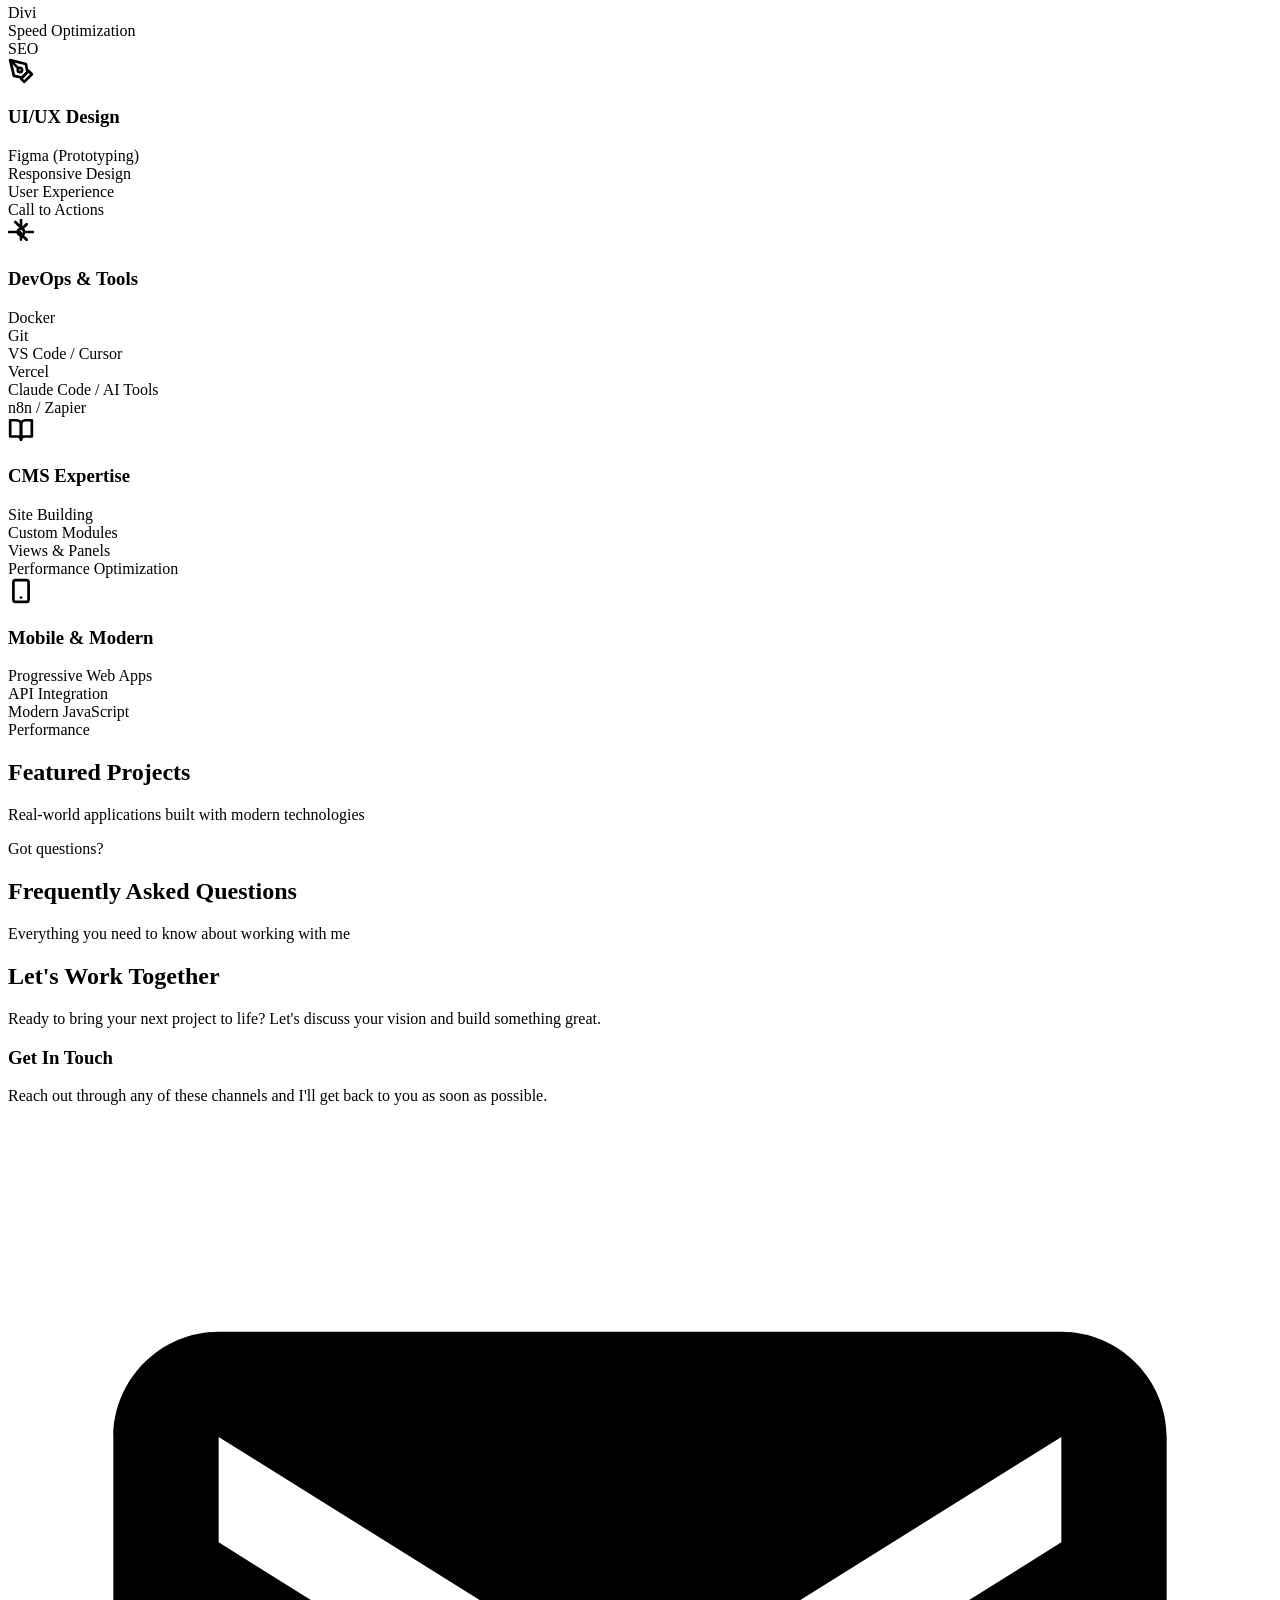
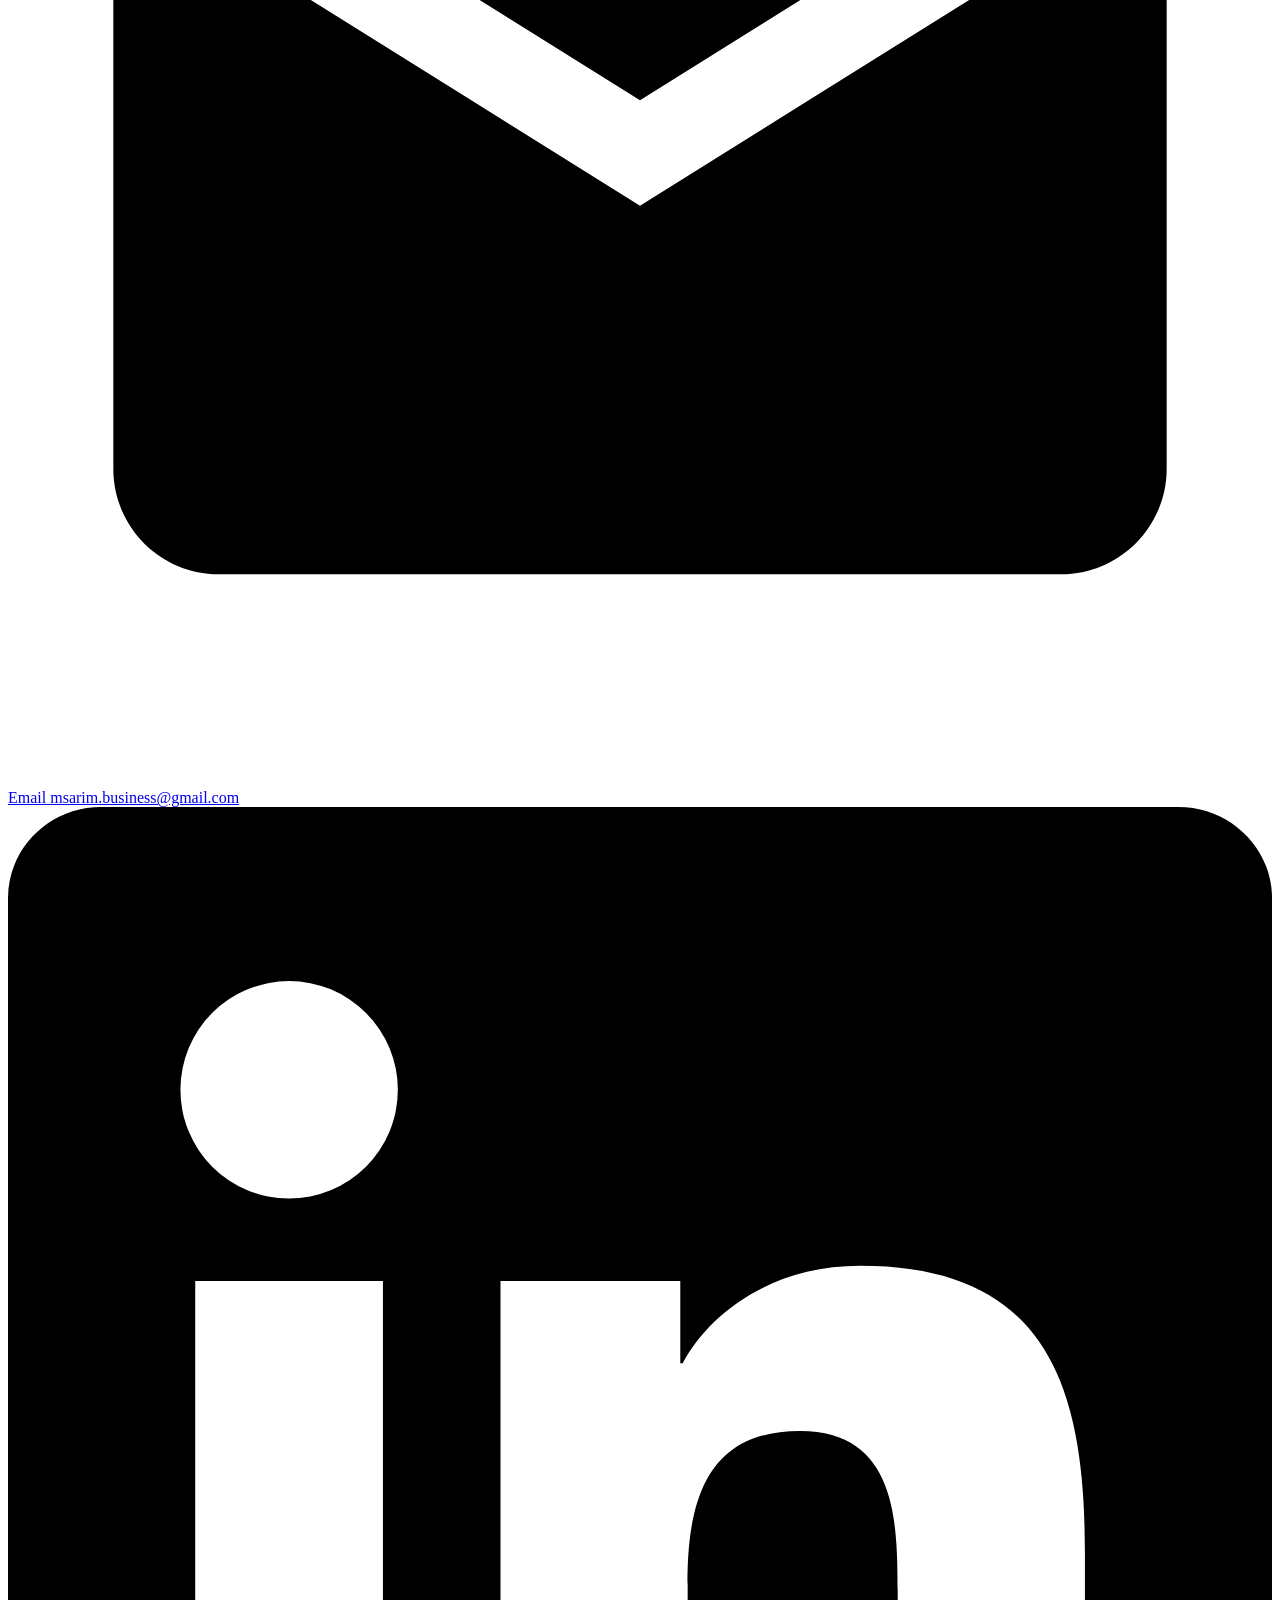
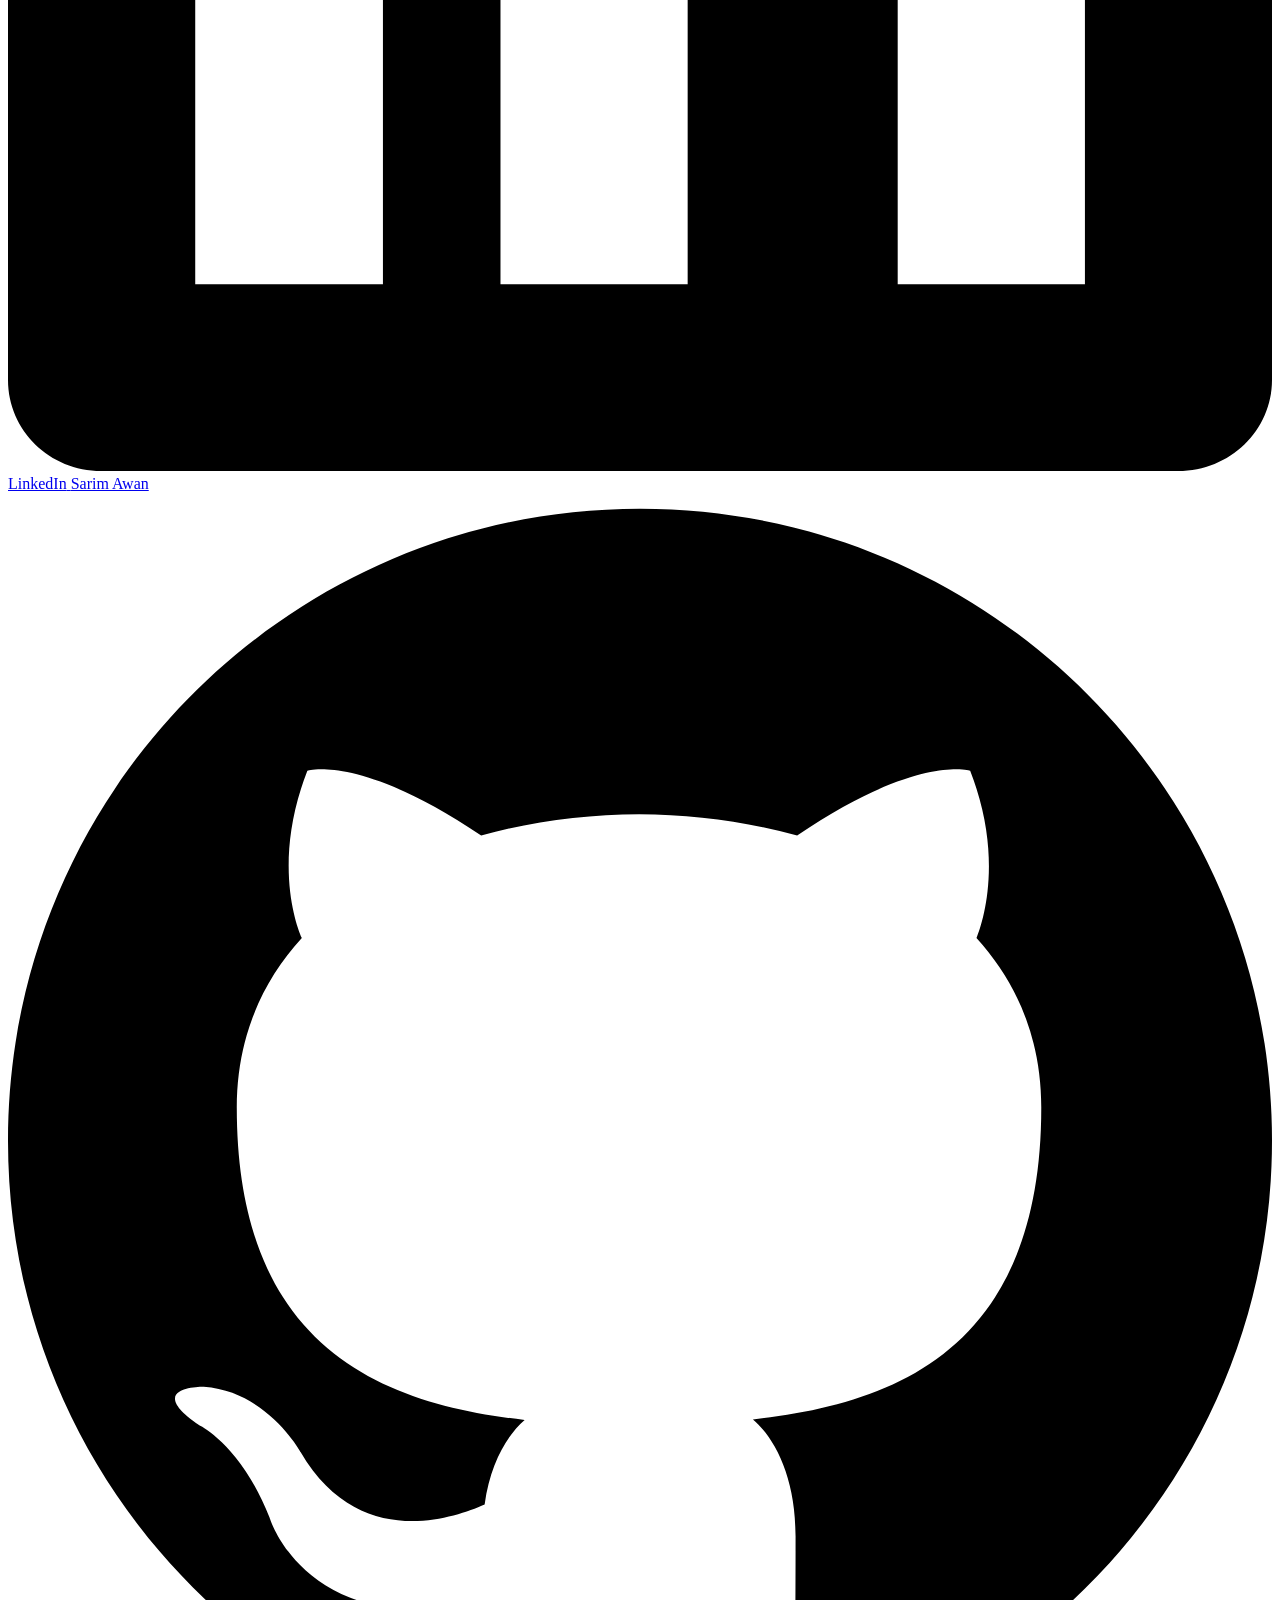
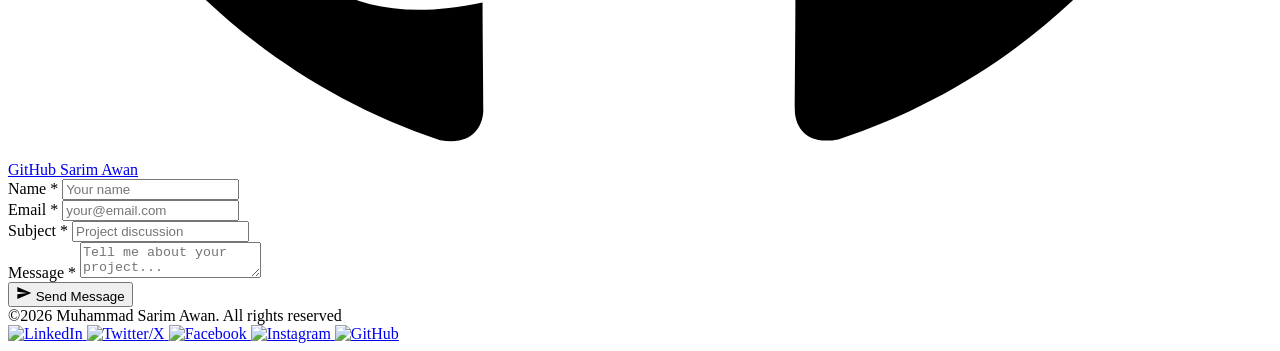
==== commit ef34033b: "Add index.html for personal portfolio website This commit adds a new HTML file for a personal portfo" ====
--- a/index.html
+++ b/index.html
@@ -3,27 +3,19 @@
   <head>
     <meta charset="UTF-8" />
     <meta name="viewport" content="width=device-width, initial-scale=1.0" />
-    <link
-      rel="shortcut icon"
-      href="./images/sarimpic.png"
-      type="image/x-icon"
-    />
-    <title>Sarim Awan - Portfolio Navbar</title>
-
+    <link rel="shortcut icon" href="images/favicon.png" type="image/x-icon" />
+    <title>Sarim Awan - Developer</title>
+
+    <!-- All styles consolidated into style.css -->
     <link rel="stylesheet" href="style.css" />
-    <link rel="stylesheet" href="Navbar.css" />
-    <link rel="stylesheet" href="hero-fixed-v2.css" />
-    <link rel="stylesheet" href="page-reveal.css" />
-    <link rel="stylesheet" href="about-claude/about4.css" />
-    <link rel="stylesheet" href="skills-section/skills.css" />
-    <link rel="stylesheet" href="FAQ/faq.css" />
-    <link rel="stylesheet" href="Contact-section/contact.css" />
-    <link rel="stylesheet" href="footer/footer.css" />
-
+
+    <!-- EmailJS CDN -->
     <script src="https://cdn.jsdelivr.net/npm/@emailjs/browser@4/dist/email.min.js"></script>
   </head>
   <body>
-    <!-- Navigation Bar -->
+    <!-- ══════════════════════════════════════════════
+         NAVIGATION BAR
+    ══════════════════════════════════════════════ -->
     <nav class="navbar" id="navbar">
       <div class="nav-container">
         <!-- Logo -->
@@ -31,9 +23,10 @@
 
         <!-- Desktop Navigation Links -->
         <ul class="nav-links">
-          <li><a href="#home">Home</a></li>
-          <li><a href="#about">About</a></li>
-          <li><a href="#skills">Skills</a></li>
+          <li><a href="#heroContainer">Home</a></li>
+          <li><a href="#AboutSection">About</a></li>
+          <li><a href="#skillsSection">Skills</a></li>
+          <li><a href="#projectsSection">Projects</a></li>
           <li><a href="#contact">Contact</a></li>
         </ul>
 
@@ -48,16 +41,19 @@
       <!-- Mobile Menu -->
       <div class="mobile-menu" id="mobileMenu">
         <ul>
-          <li><a href="#home">Home</a></li>
-          <li><a href="#about">About</a></li>
-          <li><a href="#skills">Skills</a></li>
+          <li><a href="#heroContainer">Home</a></li>
+          <li><a href="#AboutSection">About</a></li>
+          <li><a href="#skillsSection">Skills</a></li>
+          <li><a href="#projectsSection">Projects</a></li>
           <li><a href="#contact">Contact</a></li>
         </ul>
       </div>
     </nav>
 
-    <!-- HERO SECTION -->
-    <div class="hero-container">
+    <!-- ══════════════════════════════════════════════
+         HERO SECTION
+    ══════════════════════════════════════════════ -->
+    <div class="hero-container" id="heroContainer">
       <!-- Background Effects -->
       <div class="background-gradient"></div>
       <div class="grain-overlay"></div>
@@ -82,25 +78,52 @@
 
       <!-- Main Hero Content -->
       <div class="hero-content" id="heroContent">
-        <h1 class="hero-title">Sarim Awan</h1>
+        <h1 class="hero-title">Muhammad Sarim</h1>
         <h2 class="hero-subtitle">
-          Full-Stack Web Deve<span id="typed-suffix"></span
+          AI Powered Full-Stack Web Deve<span id="typed-suffix"></span
           ><span class="type-cursor" id="typeCursor"></span>
         </h2>
         <p class="hero-description">
-          I build modern, responsive websites and web applications using the
-          latest technologies. Specializing in MERN stack, Next.js, and
-          WordPress development to bring your ideas to life.
+          I build modern, responsive websites and web applications that help
+          businesses strengthen their online presence and automate their
+          workflows. I specialize in MERN stack, Next.js, WordPress development,
+          and AI integration and automation to help you grow and scale.
         </p>
         <div class="hero-buttons">
-          <a href="#projects" class="btn btn-primary">View My Work ↓</a>
-          <a href="#contact" class="btn btn-secondary">Get In Touch</a>
+          <a href="#contact" class="btn btn-primary get-in-touch"
+            >Get In Touch &#8595;</a
+          >
+          <a href="SarimResume.pdf" class="btn btn-secondary" download>
+            <svg
+              width="28"
+              height="28"
+              viewBox="0 0 24 24"
+              fill="none"
+              stroke="#ffffff"
+              stroke-width="2"
+              stroke-linecap="round"
+              stroke-linejoin="round"
+            >
+              <path
+                d="M14 2H6a2 2 0 0 0-2 2v16a2 2 0 0 0 2 2h12a2 2 0 0 0 2-2V8z"
+              />
+              <path d="M14 2v6h6" />
+            </svg>
+            Download Resume
+          </a>
         </div>
       </div>
+
+      <!-- ══════════════════════════════════════════════
+           PAGE CONTENT (revealed after loading)
+      ══════════════════════════════════════════════ -->
       <div class="page-content">
-        <div class="about-root">
+        <!-- ══════════════════════════════════════════════
+             ABOUT SECTION
+        ══════════════════════════════════════════════ -->
+        <div class="about-root" id="AboutSection">
           <div class="about-container">
-            <!-- LEFT -->
+            <!-- LEFT: Image -->
             <div class="about-image-side">
               <div style="position: relative; display: inline-block">
                 <div class="watermark">SARIMDEV</div>
@@ -111,12 +134,14 @@
 
                   <div class="image-circle">
                     <img
-                      src="images/Final-profilePicture-1.png"
+                      src="images/Final-profilePicture-22.png"
                       alt="Sarim Awan"
+                      loading="lazy"
+                      decoding="async"
                       onerror="
                         this.style.display = 'none';
                         this.parentNode.innerHTML =
-                          '<div style=\'width:100%;height:100%;display:flex;align-items:center;justify-content:center;font-family:Syne,sans-serif;font-size:60px;font-weight:800;color:rgba(0,212,255,0.3);\'>ZJ</div>';
+                          '<div style=\'width:100%;height:100%;display:flex;align-items:center;justify-content:center;font-size:60px;font-weight:800;color:rgba(0,212,255,0.3)\'>SA</div>';
                       "
                     />
                   </div>
@@ -138,15 +163,15 @@
                   <div class="float-icon icon-bl">
                     <img
                       src="images/icons/wordpress.png"
-                      alt="Drupal"
-                      onerror="this.parentNode.textContent = 'Dr'"
+                      alt="WordPress"
+                      onerror="this.parentNode.textContent = 'WP'"
                     />
                   </div>
                   <div class="float-icon icon-br">
                     <img
                       src="images/icons/next.png"
-                      alt="WP"
-                      onerror="this.parentNode.textContent = 'WP'"
+                      alt="Next.js"
+                      onerror="this.parentNode.textContent = 'Nx'"
                       style="filter: invert(1)"
                     />
                   </div>
@@ -154,98 +179,63 @@
               </div>
             </div>
 
-            <!-- RIGHT -->
+            <!-- RIGHT: Text -->
             <div class="about-text-side">
               <div class="section-label">— About Me</div>
               <h2 class="about-heading">
-                Full-Stack<br /><span>Web Developer</span>
+                Hi, I'm<br /><span>Sarim Awan</span>
               </h2>
               <p class="about-description">
-                I'm a passionate Full-Stack Drupal Developer with
-                <strong>3+ years</strong> of hands-on experience building
-                scalable, secure, and high-performance web solutions. Proficient
-                in both frontend and backend — from custom Drupal modules and
-                EDC architectures to React-powered UIs and WordPress
-                customization.
+                I'm a Full-Stack Web Developer from Pakistan with
+                <strong>2+ years</strong> of hands-on experience building
+                scalable, modern web applications from the ground up. Skilled in
+                both frontend and backend development. I use
+                <span>React, Next.js, Tailwind CSS</span> on the front-end, and
+                <span>Node.js, Express, MongoDB, PostgreSQL</span> on the
+                backend. <br /><br />
+                I also build custom WordPress sites with tailored themes,
+                Elementor customizations, and WooCommerce setups. Passionate
+                about clean code, pixel-perfect UIs, and delivering fully
+                customized solutions — from design to deployment.
               </p>
+
               <div class="exp-badge">
-                <div class="exp-icon">💼</div>
+                <div class="exp-icon">
+                  <svg
+                    width="28"
+                    height="28"
+                    viewBox="0 0 24 24"
+                    fill="none"
+                    stroke="#ffffff"
+                    stroke-width="2"
+                    stroke-linecap="round"
+                    stroke-linejoin="round"
+                  >
+                    <path d="M16 18l6-6-6-6" />
+                    <path d="M8 6l-6 6 6 6" />
+                  </svg>
+                </div>
                 <div class="exp-text">
-                  <strong>3+ Years Experience</strong>
+                  <strong>2+ Years Development Experience</strong>
                   <span>In Modern Web Technologies</span>
                 </div>
               </div>
-              <!-- <div>
-                <div class="stack-label">Tech Stack</div>
-                <div class="stack-pills">
-                  <span class="pill pill-js"
-                    ><img
-                      src="images/icons/javascript-icon.webp"
-                      alt=""
-                      onerror="this.remove()"
-                    />
-                    JavaScript</span
-                  >
-                  <span class="pill pill-react"
-                    ><img
-                      src="images/icons/react-icon.png"
-                      alt=""
-                      onerror="this.remove()"
-                    />
-                    React</span
-                  >
-                  <span class="pill pill-next"
-                    ><img
-                      src="https://cdn.jsdelivr.net/gh/devicons/devicon/icons/nextjs/nextjs-original.svg"
-                      alt=""
-                      onerror="this.remove()"
-                    />
-                    Next.js</span
-                  >
-                  <span class="pill pill-sql"
-                    ><img
-                      src="images/icons/mysql.png"
-                      alt=""
-                      onerror="this.remove()"
-                      style="filter: invert(1)"
-                    />
-                    MySQL</span
-                  >
-                  <span class="pill pill-wp"
-                    ><img
-                      src="images/icons/wordpress.png"
-                      alt=""
-                      onerror="this.remove()"
-                    />
-                    WordPress</span
-                  >
-                  <span class="pill pill-drupal"
-                    ><img
-                      src="images/icons/mongo-db-icon.webp"
-                      alt=""
-                      onerror="this.remove()"
-                    />
-                    MongoDB</span
-                  >
-                  <span class="pill pill-tailwind"
-                    ><img
-                      src="images/icons/tailwind-icon.webp"
-                      alt=""
-                      onerror="this.remove()"
-                    />
-                    Tailwind CSS</span
-                  >
-                </div>
-              </div> -->
+
               <div class="about-cta">
-                <button class="btn-primary">Download CV</button>
-                <button class="btn-outline">Let's Connect →</button>
+                <a href="SarimResume.pdf" download>
+                  <button class="btn-primary">Download CV</button></a
+                >
+
+                <!-- ✦ single <a> instead of <a> wrapping <button> -->
+                <a href="#contact" class="btn-outline">Let's Connect →</a>
               </div>
             </div>
           </div>
         </div>
-
-        <section class="skills-section">
+        <!-- ══════════════════════════════════════════════
+             SKILLS SECTION
+        ══════════════════════════════════════════════ -->
+        <section class="skills-section" id="skillsSection">
           <div class="section-header">
             <h2>Technical Expertise</h2>
             <p>
@@ -255,7 +245,6 @@
           </div>
 
           <div class="skills-grid">
-            <!-- Frontend Development - Spans 2 columns -->
             <div class="skill-card">
               <div class="card-icon">
                 <svg
@@ -267,10 +256,9 @@
                   stroke-width="2.5"
                   stroke-linecap="round"
                   stroke-linejoin="round"
-                  style="color: #0066ff"
-                >
-                  <polyline points="16 18 22 12 16 6"></polyline>
-                  <polyline points="8 6 2 12 8 18"></polyline>
+                >
+                  <polyline points="16 18 22 12 16 6" />
+                  <polyline points="8 6 2 12 8 18" />
                 </svg>
               </div>
               <h3 class="card-title">Frontend Development</h3>
@@ -283,7 +271,6 @@
               </div>
             </div>
 
-            <!-- Backend Development - 1 column -->
             <div class="skill-card">
               <div class="card-icon">
                 <svg
@@ -295,12 +282,11 @@
                   stroke-width="2.5"
                   stroke-linecap="round"
                   stroke-linejoin="round"
-                  style="color: #00d4ff"
-                >
-                  <rect x="2" y="2" width="20" height="8" rx="2" ry="2"></rect>
-                  <rect x="2" y="14" width="20" height="8" rx="2" ry="2"></rect>
-                  <line x1="6" y1="6" x2="6.01" y2="6"></line>
-                  <line x1="6" y1="18" x2="6.01" y2="18"></line>
+                >
+                  <rect x="2" y="2" width="20" height="8" rx="2" ry="2" />
+                  <rect x="2" y="14" width="20" height="8" rx="2" ry="2" />
+                  <line x1="6" y1="6" x2="6.01" y2="6" />
+                  <line x1="6" y1="18" x2="6.01" y2="18" />
                 </svg>
               </div>
               <h3 class="card-title">Backend Development</h3>
@@ -315,7 +301,6 @@
               </div>
             </div>
 
-            <!-- WordPress -->
             <div class="skill-card">
               <div class="card-icon">
                 <svg
@@ -327,11 +312,10 @@
                   stroke-width="2.5"
                   stroke-linecap="round"
                   stroke-linejoin="round"
-                  style="color: #00b478"
-                >
-                  <circle cx="12" cy="12" r="10"></circle>
-                  <circle cx="12" cy="12" r="6"></circle>
-                  <circle cx="12" cy="12" r="2"></circle>
+                >
+                  <circle cx="12" cy="12" r="10" />
+                  <circle cx="12" cy="12" r="6" />
+                  <circle cx="12" cy="12" r="2" />
                 </svg>
               </div>
               <h3 class="card-title">WordPress</h3>
@@ -344,7 +328,6 @@
               </div>
             </div>
 
-            <!-- UI/UX Design -->
             <div class="skill-card">
               <div class="card-icon">
                 <svg
@@ -356,12 +339,11 @@
                   stroke-width="2.5"
                   stroke-linecap="round"
                   stroke-linejoin="round"
-                  style="color: #9664ff"
-                >
-                  <path d="M12 19l7-7 3 3-7 7-3-3z"></path>
-                  <path d="M18 13l-1.5-7.5L2 2l3.5 14.5L13 18l5-5z"></path>
-                  <path d="M2 2l7.586 7.586"></path>
-                  <circle cx="11" cy="11" r="2"></circle>
+                >
+                  <path d="M12 19l7-7 3 3-7 7-3-3z" />
+                  <path d="M18 13l-1.5-7.5L2 2l3.5 14.5L13 18l5-5z" />
+                  <path d="M2 2l7.586 7.586" />
+                  <circle cx="11" cy="11" r="2" />
                 </svg>
               </div>
               <h3 class="card-title">UI/UX Design</h3>
@@ -373,7 +355,6 @@
               </div>
             </div>
 
-            <!-- DevOps & Tools -->
             <div class="skill-card">
               <div class="card-icon">
                 <svg
@@ -385,26 +366,24 @@
                   stroke-width="2.5"
                   stroke-linecap="round"
                   stroke-linejoin="round"
-                  style="color: #ff8c50"
-                >
-                  <circle cx="12" cy="12" r="3"></circle>
+                >
+                  <circle cx="12" cy="12" r="3" />
                   <path
                     d="M12 1v6m0 6v6m5.2-14.2l-4.2 4.2m0 6l4.2 4.2M23 12h-6m-6 0H1m14.2 5.2l-4.2-4.2m0-6l-4.2-4.2"
-                  ></path>
+                  />
                 </svg>
               </div>
               <h3 class="card-title">DevOps & Tools</h3>
               <div class="skill-list">
                 <div class="skill-item">Docker</div>
                 <div class="skill-item">Git</div>
-                <div class="skill-item">Composer</div>
-                <div class="skill-item">Drush</div>
-                <div class="skill-item">GDEV</div>
-                <div class="skill-item">CI/CD</div>
-              </div>
-            </div>
-
-            <!-- CMS Expertise -->
+                <div class="skill-item">VS Code / Cursor</div>
+                <div class="skill-item">Vercel</div>
+                <div class="skill-item">Claude Code / AI Tools</div>
+                <div class="skill-item">n8n / Zapier</div>
+              </div>
+            </div>
+
             <div class="skill-card">
               <div class="card-icon">
                 <svg
@@ -416,10 +395,9 @@
                   stroke-width="2.5"
                   stroke-linecap="round"
                   stroke-linejoin="round"
-                  style="color: #00c8ff"
-                >
-                  <path d="M2 3h6a4 4 0 0 1 4 4v14a3 3 0 0 0-3-3H2z"></path>
-                  <path d="M22 3h-6a4 4 0 0 0-4 4v14a3 3 0 0 1 3-3h7z"></path>
+                >
+                  <path d="M2 3h6a4 4 0 0 1 4 4v14a3 3 0 0 0-3-3H2z" />
+                  <path d="M22 3h-6a4 4 0 0 0-4 4v14a3 3 0 0 1 3-3h7z" />
                 </svg>
               </div>
               <h3 class="card-title">CMS Expertise</h3>
@@ -431,7 +409,6 @@
               </div>
             </div>
 
-            <!-- Mobile & Modern - Spans 2 columns -->
             <div class="skill-card">
               <div class="card-icon">
                 <svg
@@ -443,10 +420,9 @@
                   stroke-width="2.5"
                   stroke-linecap="round"
                   stroke-linejoin="round"
-                  style="color: #ff3296"
-                >
-                  <rect x="5" y="2" width="14" height="20" rx="2" ry="2"></rect>
-                  <line x1="12" y1="18" x2="12.01" y2="18"></line>
+                >
+                  <rect x="5" y="2" width="14" height="20" rx="2" ry="2" />
+                  <line x1="12" y1="18" x2="12.01" y2="18" />
                 </svg>
               </div>
               <h3 class="card-title">Mobile & Modern</h3>
@@ -460,6 +436,20 @@
           </div>
         </section>
 
+        <!-- ══════════════════════════════════════════════
+             PROJECTS SECTION
+        ══════════════════════════════════════════════ -->
+        <section class="projects-section" id="projectsSection">
+          <div class="section-header">
+            <h2>Featured Projects</h2>
+            <p>Real-world applications built with modern technologies</p>
+          </div>
+          <div class="projects-grid" id="projectsGrid"></div>
+        </section>
+
+        <!-- ══════════════════════════════════════════════
+             FAQ SECTION
+        ══════════════════════════════════════════════ -->
         <div class="faq-wrapper">
           <div class="faq-header">
             <div class="faq-badge">
@@ -475,13 +465,14 @@
           <div class="faq-list" id="faqList"></div>
         </div>
 
+        <!-- ══════════════════════════════════════════════
+             CONTACT SECTION
+        ══════════════════════════════════════════════ -->
         <section id="contact">
           <div class="contact-inner">
             <!-- Header -->
             <div class="contact-header">
-              <!-- <span class="eyebrow">Contact</span> -->
               <h2>Let's Work Together</h2>
-
               <p>
                 Ready to bring your next project to life? Let's discuss your
                 vision and build something great.
@@ -644,7 +635,13 @@
           </div>
         </section>
       </div>
+      <!-- end .page-content -->
     </div>
+    <!-- end .hero-container -->
+
+    <!-- ══════════════════════════════════════════════
+         FOOTER
+    ══════════════════════════════════════════════ -->
     <footer class="website-footer">
       <div class="footer-line">
         &copy;2026 Muhammad Sarim Awan. All rights reserved
@@ -653,37 +650,34 @@
         <a href="https://www.linkedin.com/in/sarim-awan/">
           <img
             src="https://pngimg.com/uploads/linkedIn/linkedIn_PNG27.png"
-            alt=""
+            alt="LinkedIn"
           />
         </a>
         <a href="https://x.com/MSarimAwan">
           <img
             src="https://static.vecteezy.com/system/resources/previews/027/395/710/original/twitter-brand-new-logo-3-d-with-new-x-shaped-graphic-of-the-world-s-most-popular-social-media-free-png.png"
-            alt=""
+            alt="Twitter/X"
           />
         </a>
-        <a href=" https://www.facebook.com/profile.php?id=61589045668943">
-          <img src="images/facebook-logo.png" alt="" />
+        <a href="https://www.facebook.com/profile.php?id=61589045668943">
+          <img src="images/icons/facebook-logo.png" alt="Facebook" />
         </a>
-        <a href=" https://www.instagram.com/itssarim.awan/">
+        <a href="https://www.instagram.com/itssarim.awan/">
           <img
             src="https://freelogopng.com/images/all_img/1658588965instagram-logo-png-transparent-background.png"
-            alt=""
+            alt="Instagram"
           />
         </a>
         <a href="https://github.com/iam-sarim">
           <img
             src="https://pngimg.com/uploads/github/github_PNG40.png"
-            alt=""
+            alt="GitHub"
           />
         </a>
       </div>
     </footer>
 
-    <script src="navbar.js"></script>
-    <script src="heroSection.js"></script>
-    <script src="page-reveal-instructions.js"></script>
-    <script src="FAQ/faq.js"></script>
-    <script src="./Contact-section/contact.js"></script>
+    <!-- All scripts consolidated into script.js -->
+    <script src="script.js"></script>
   </body>
 </html>
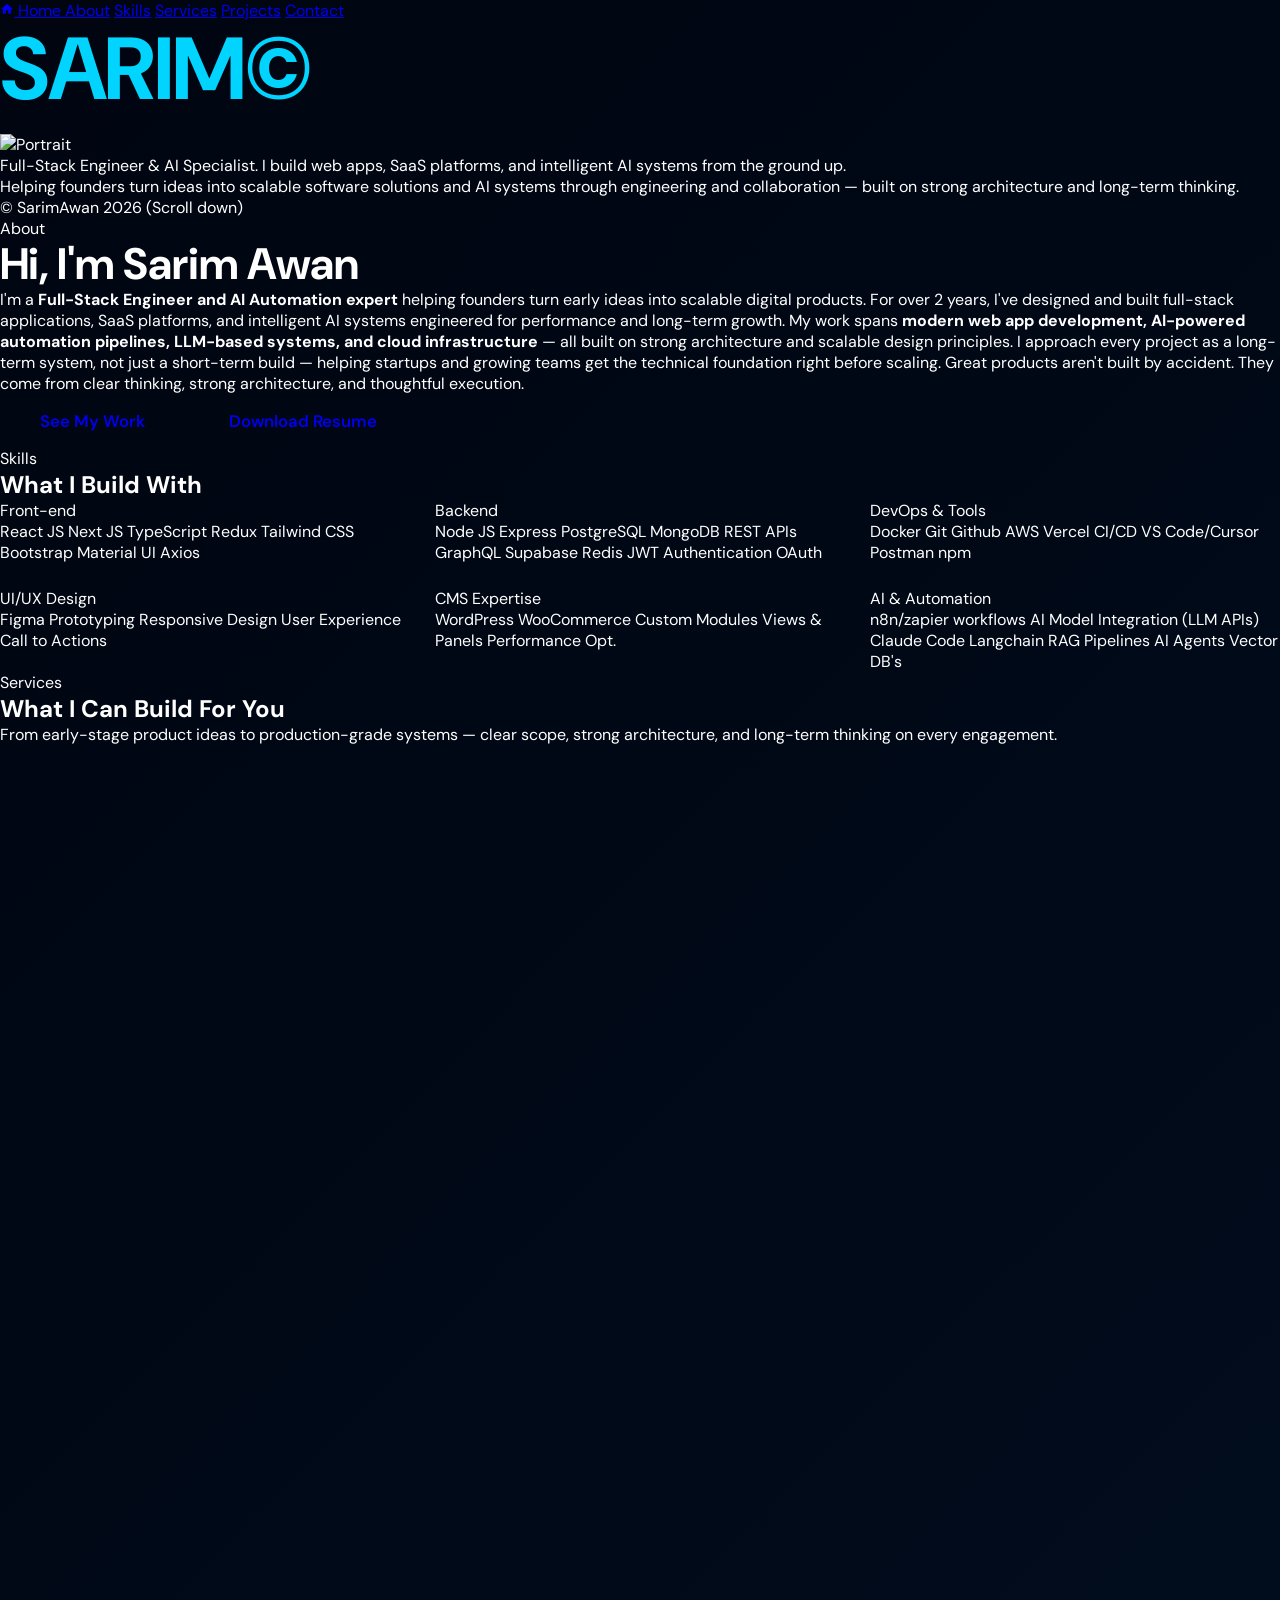
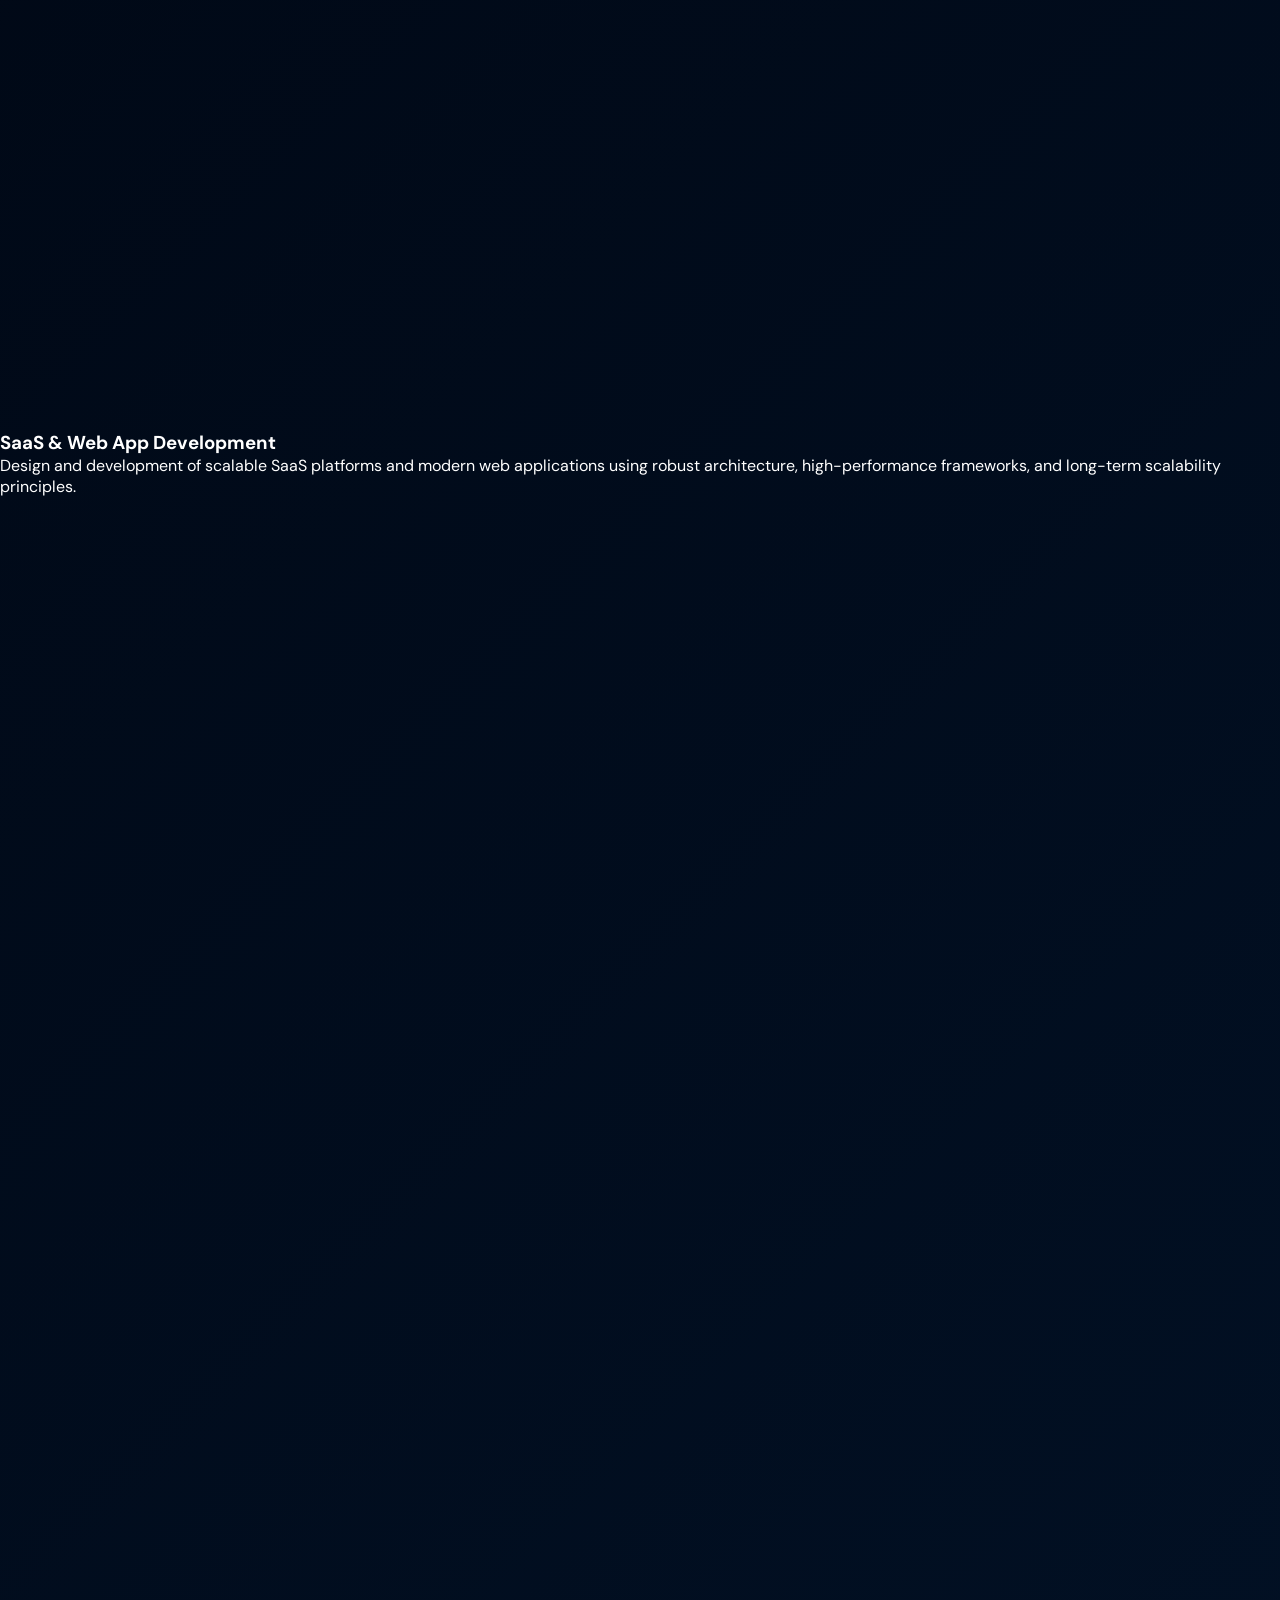
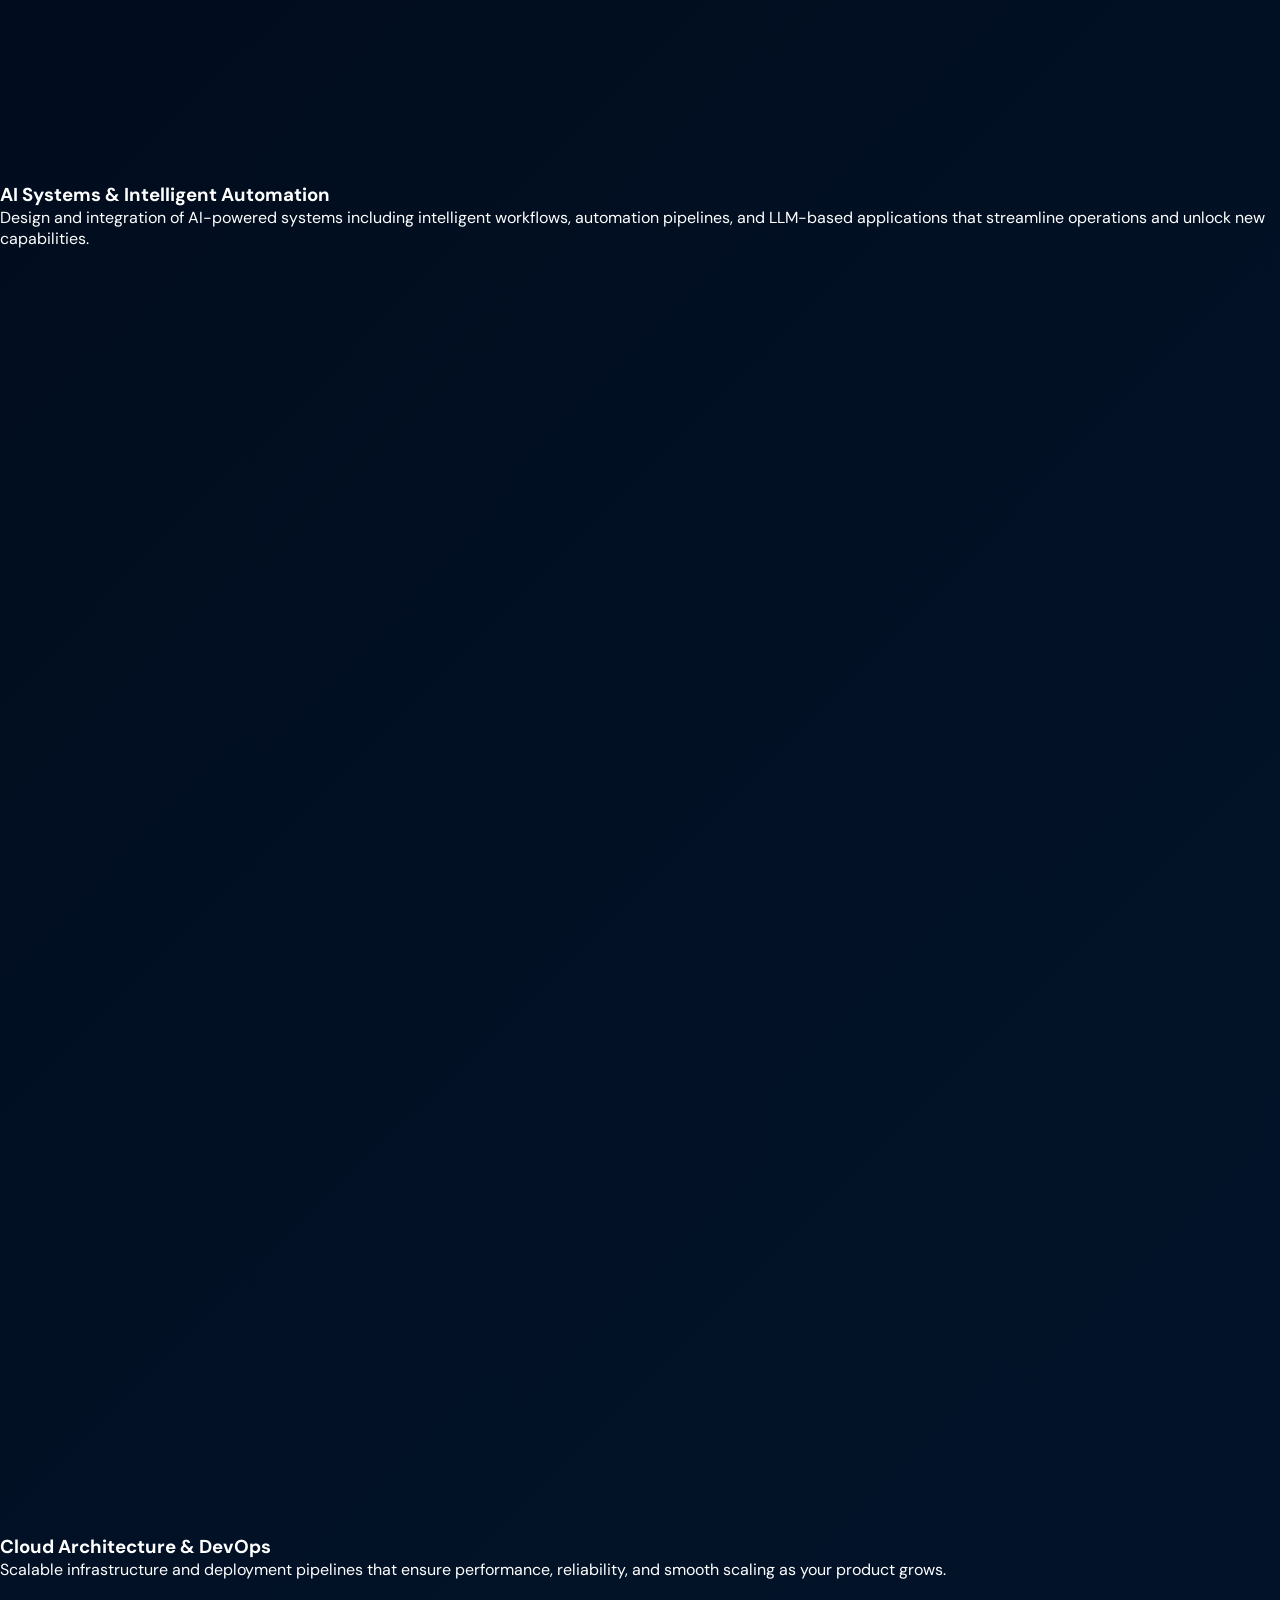
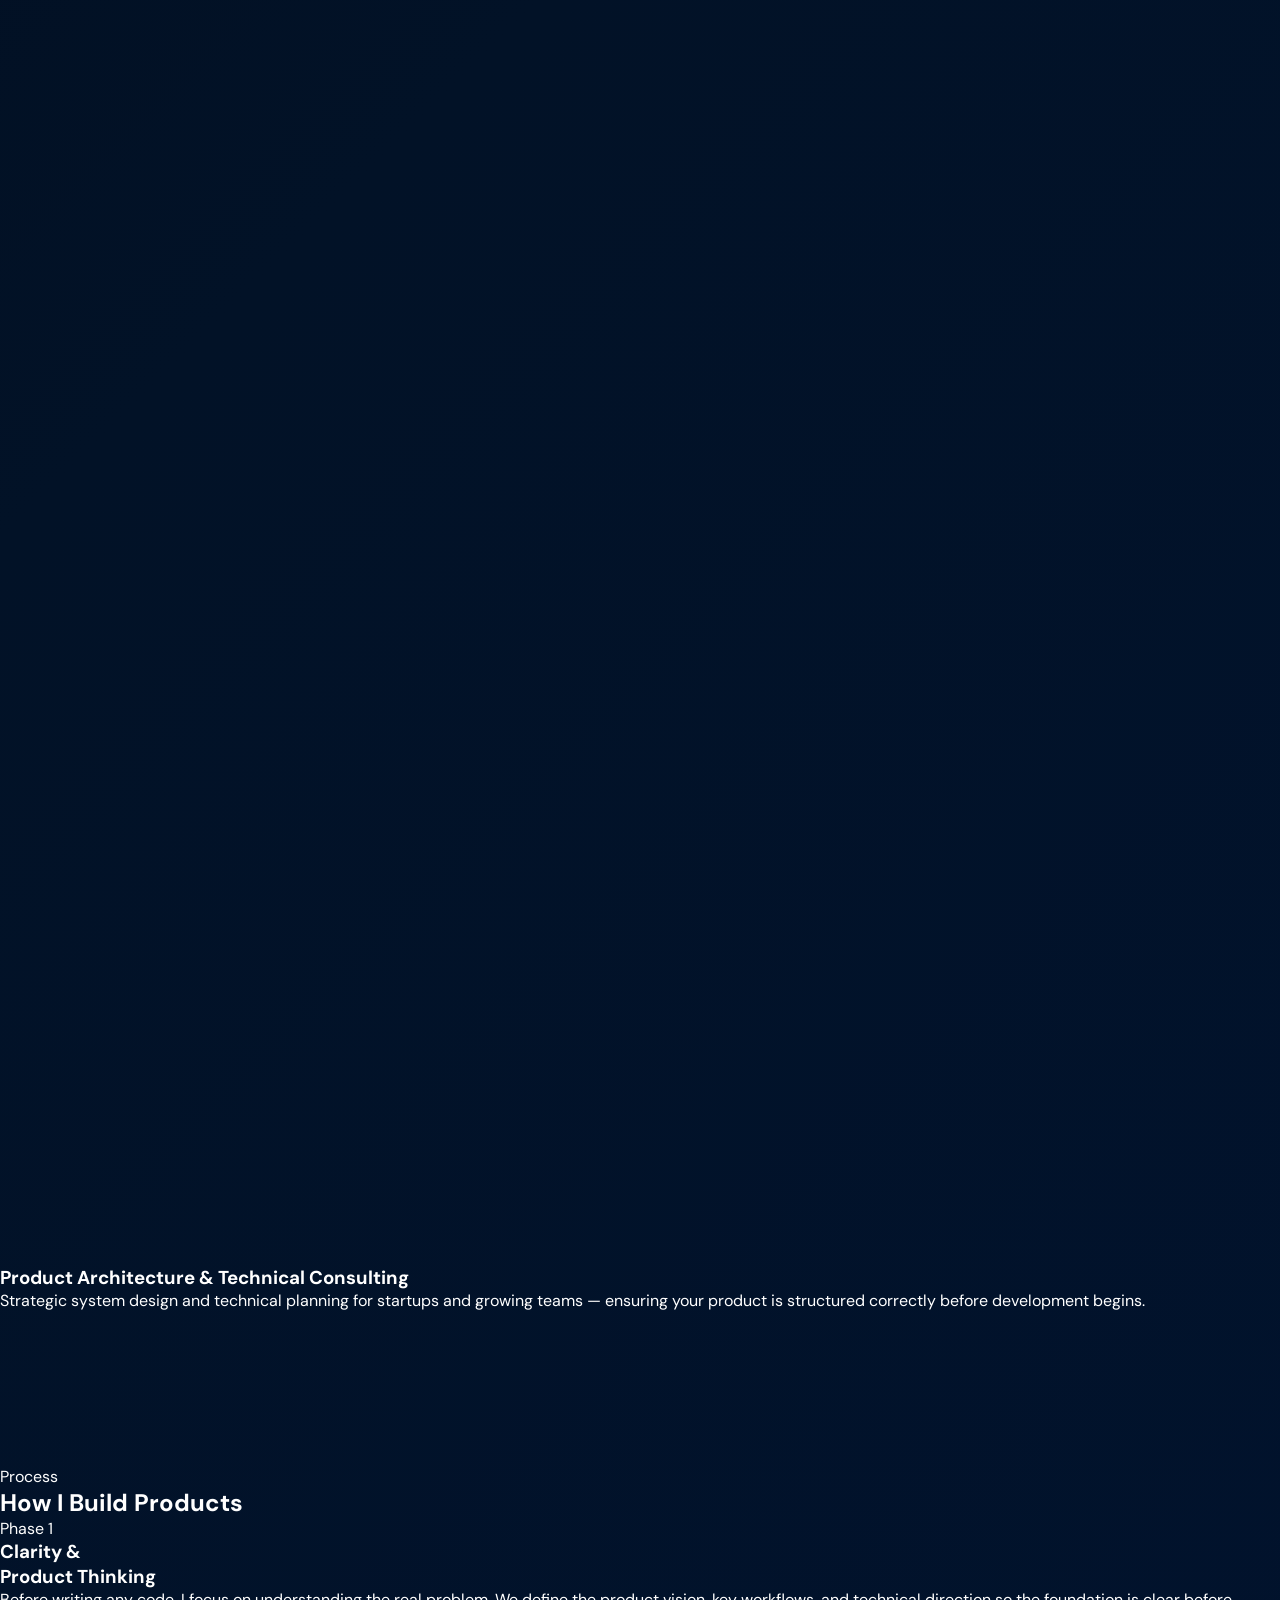
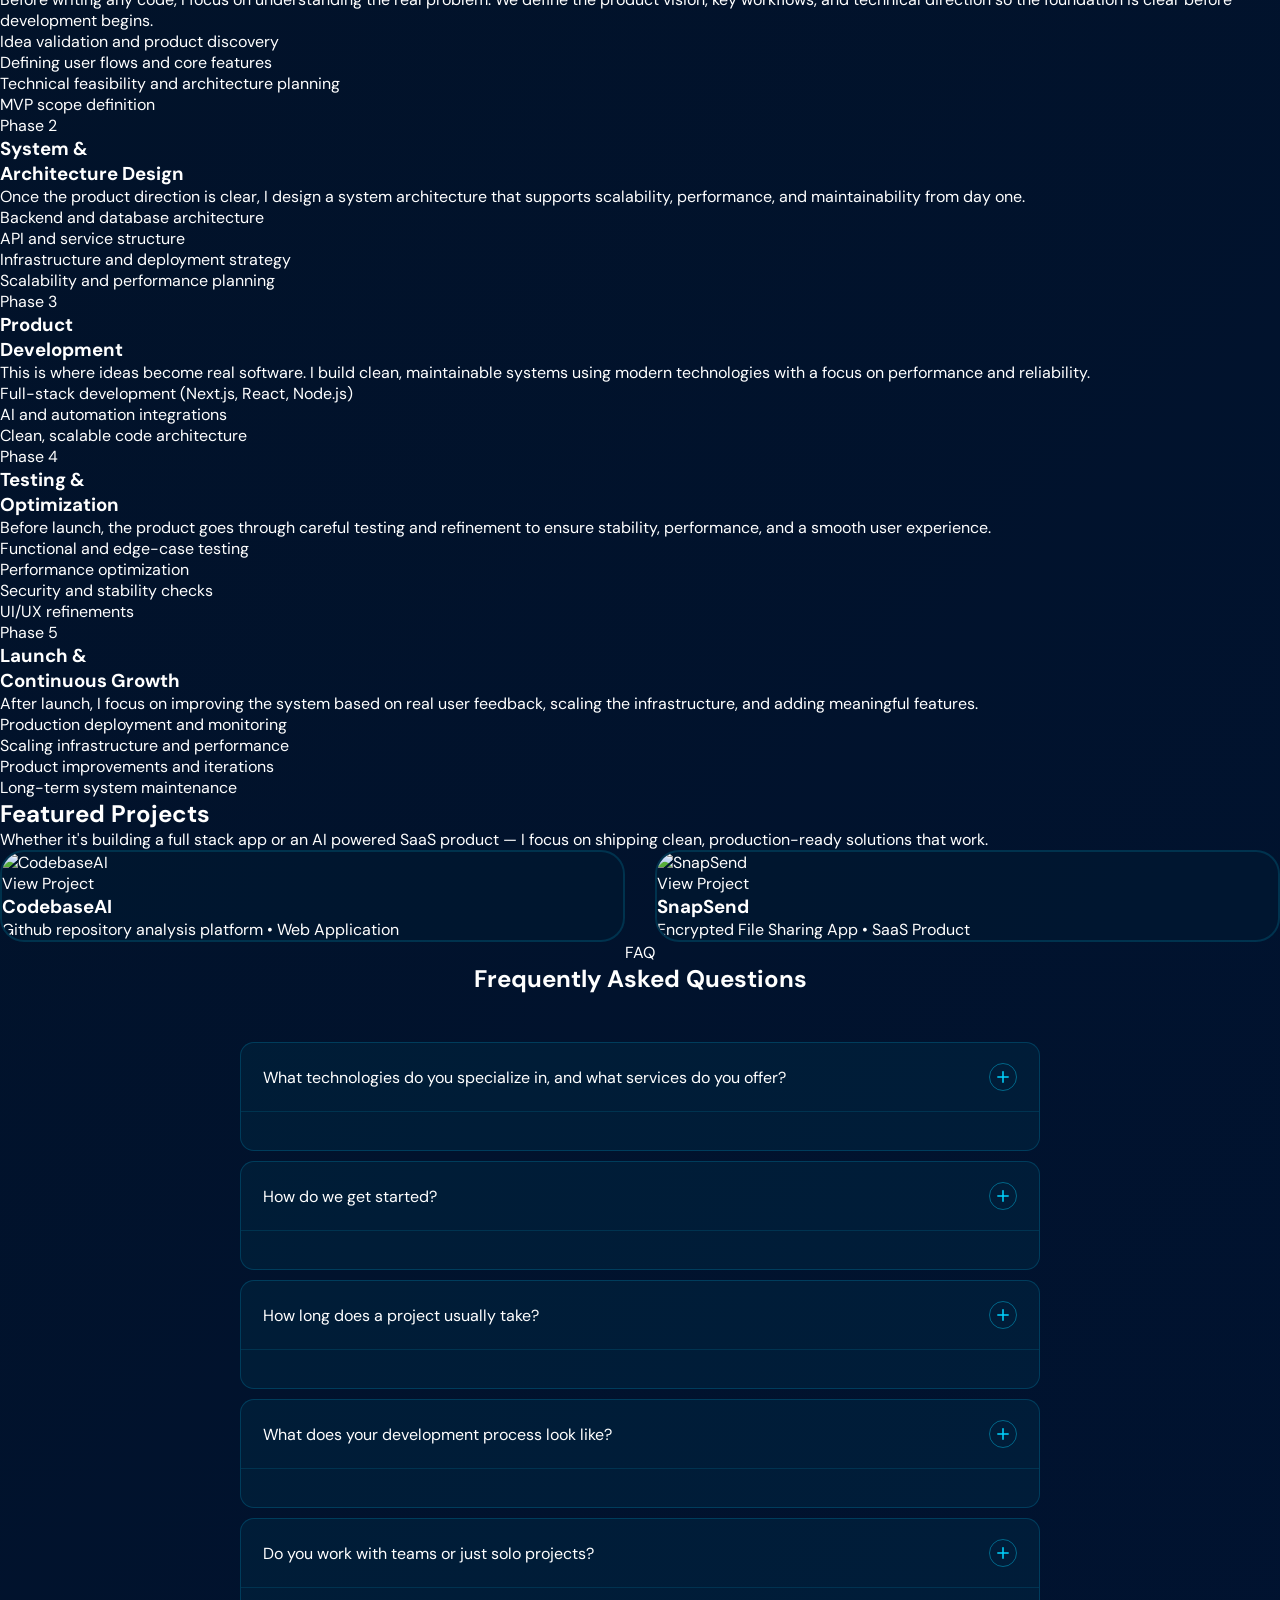
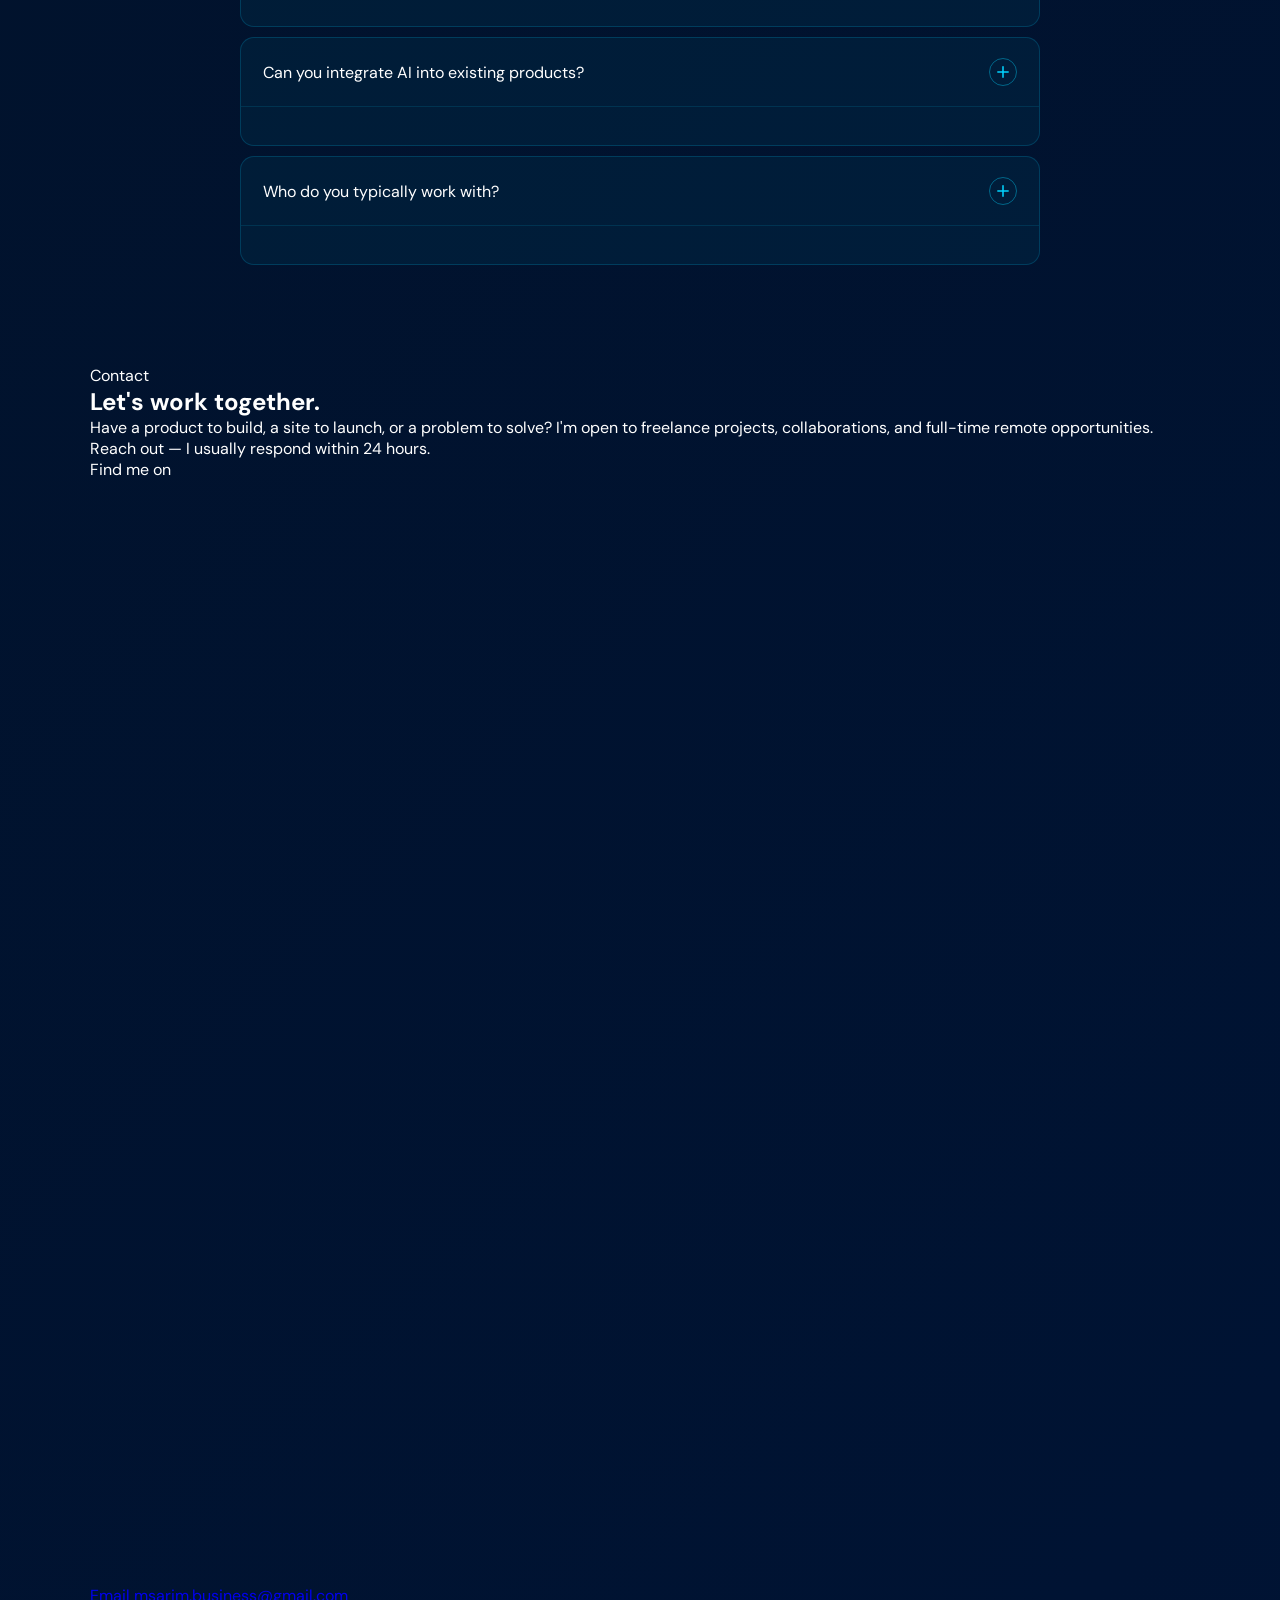
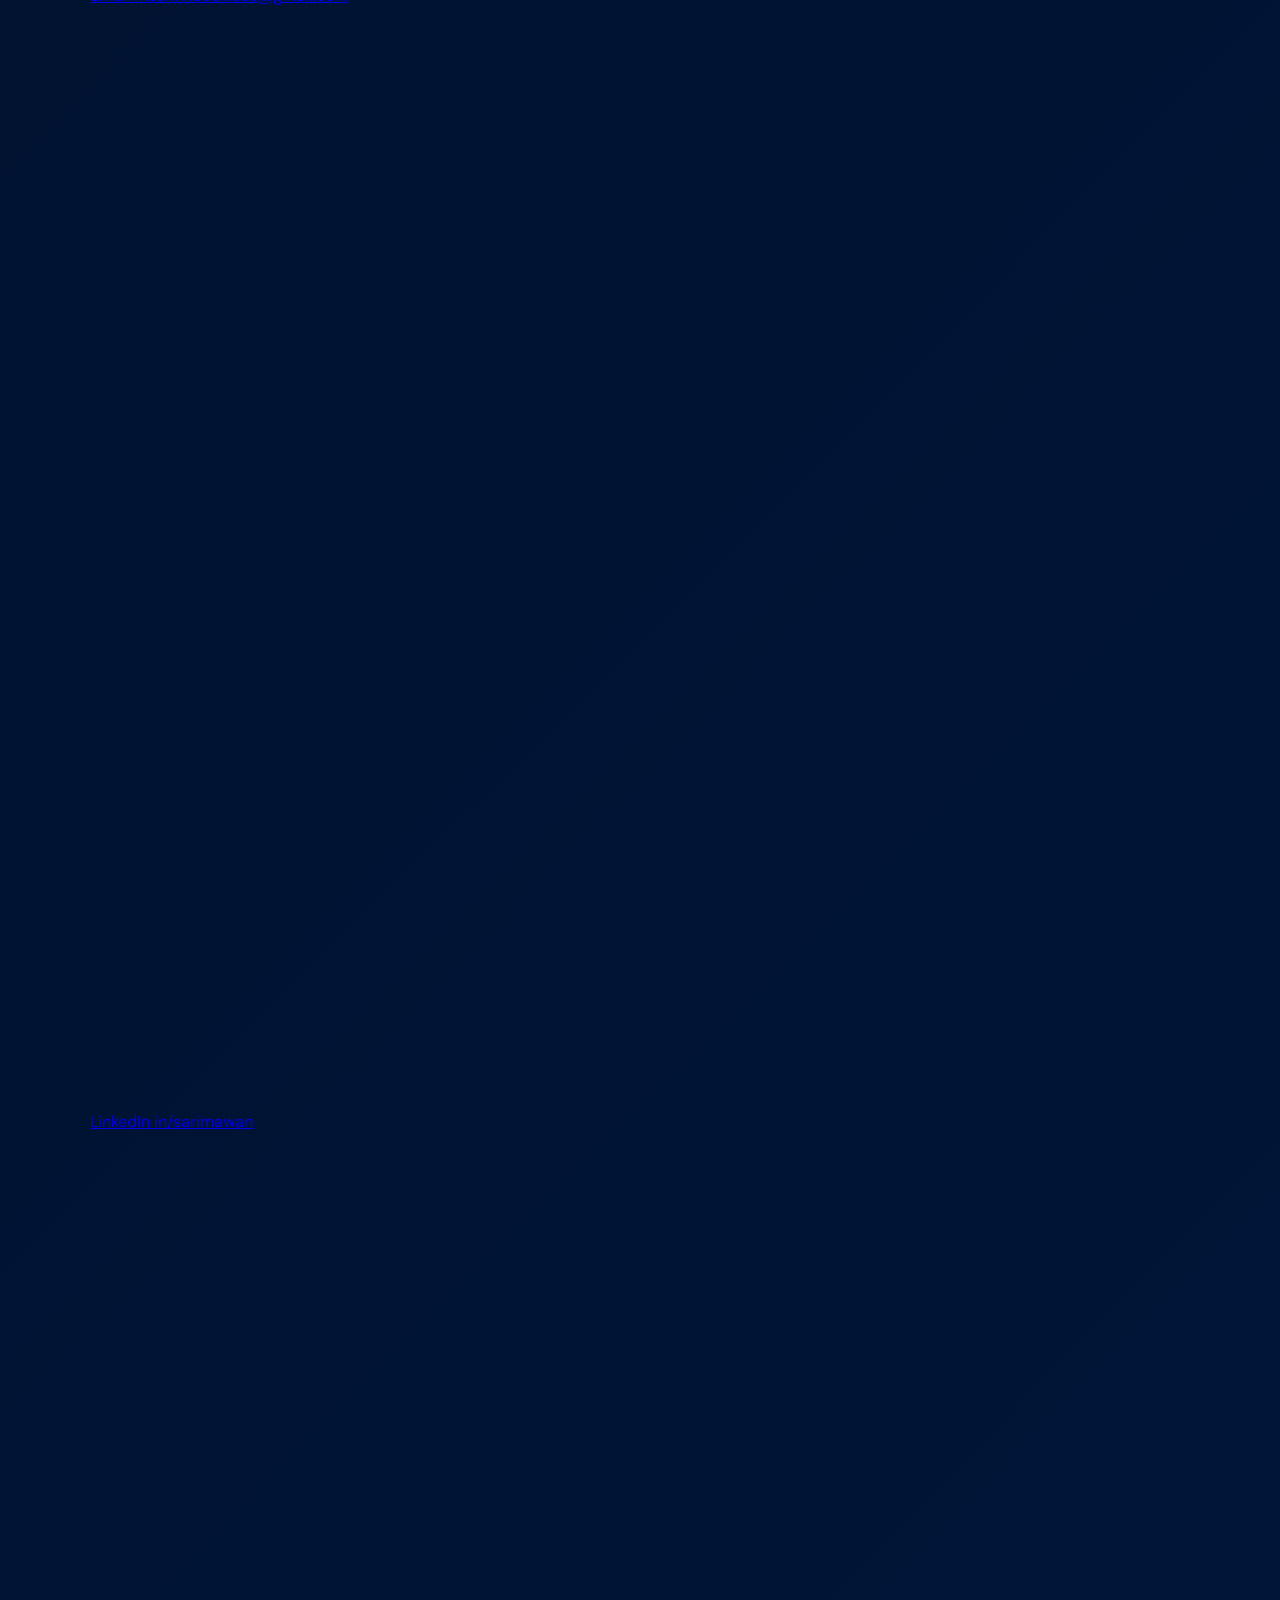
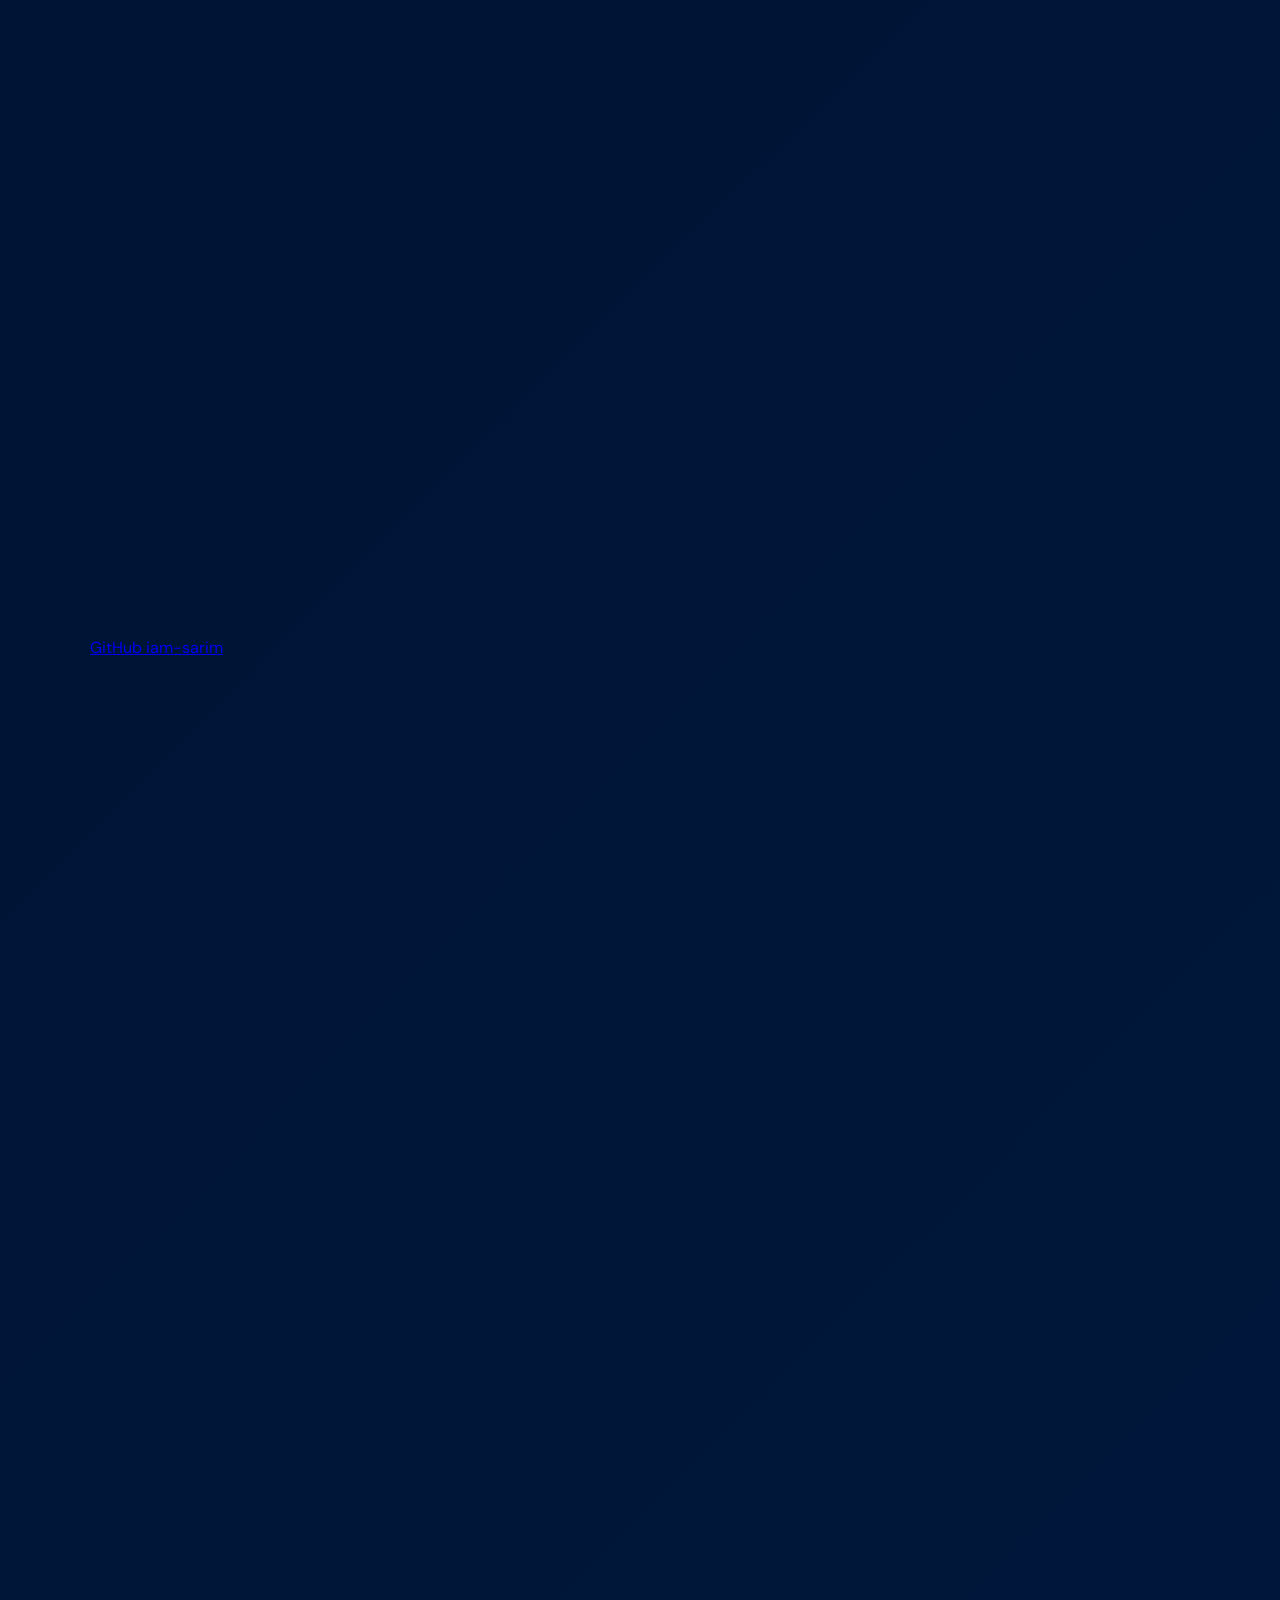
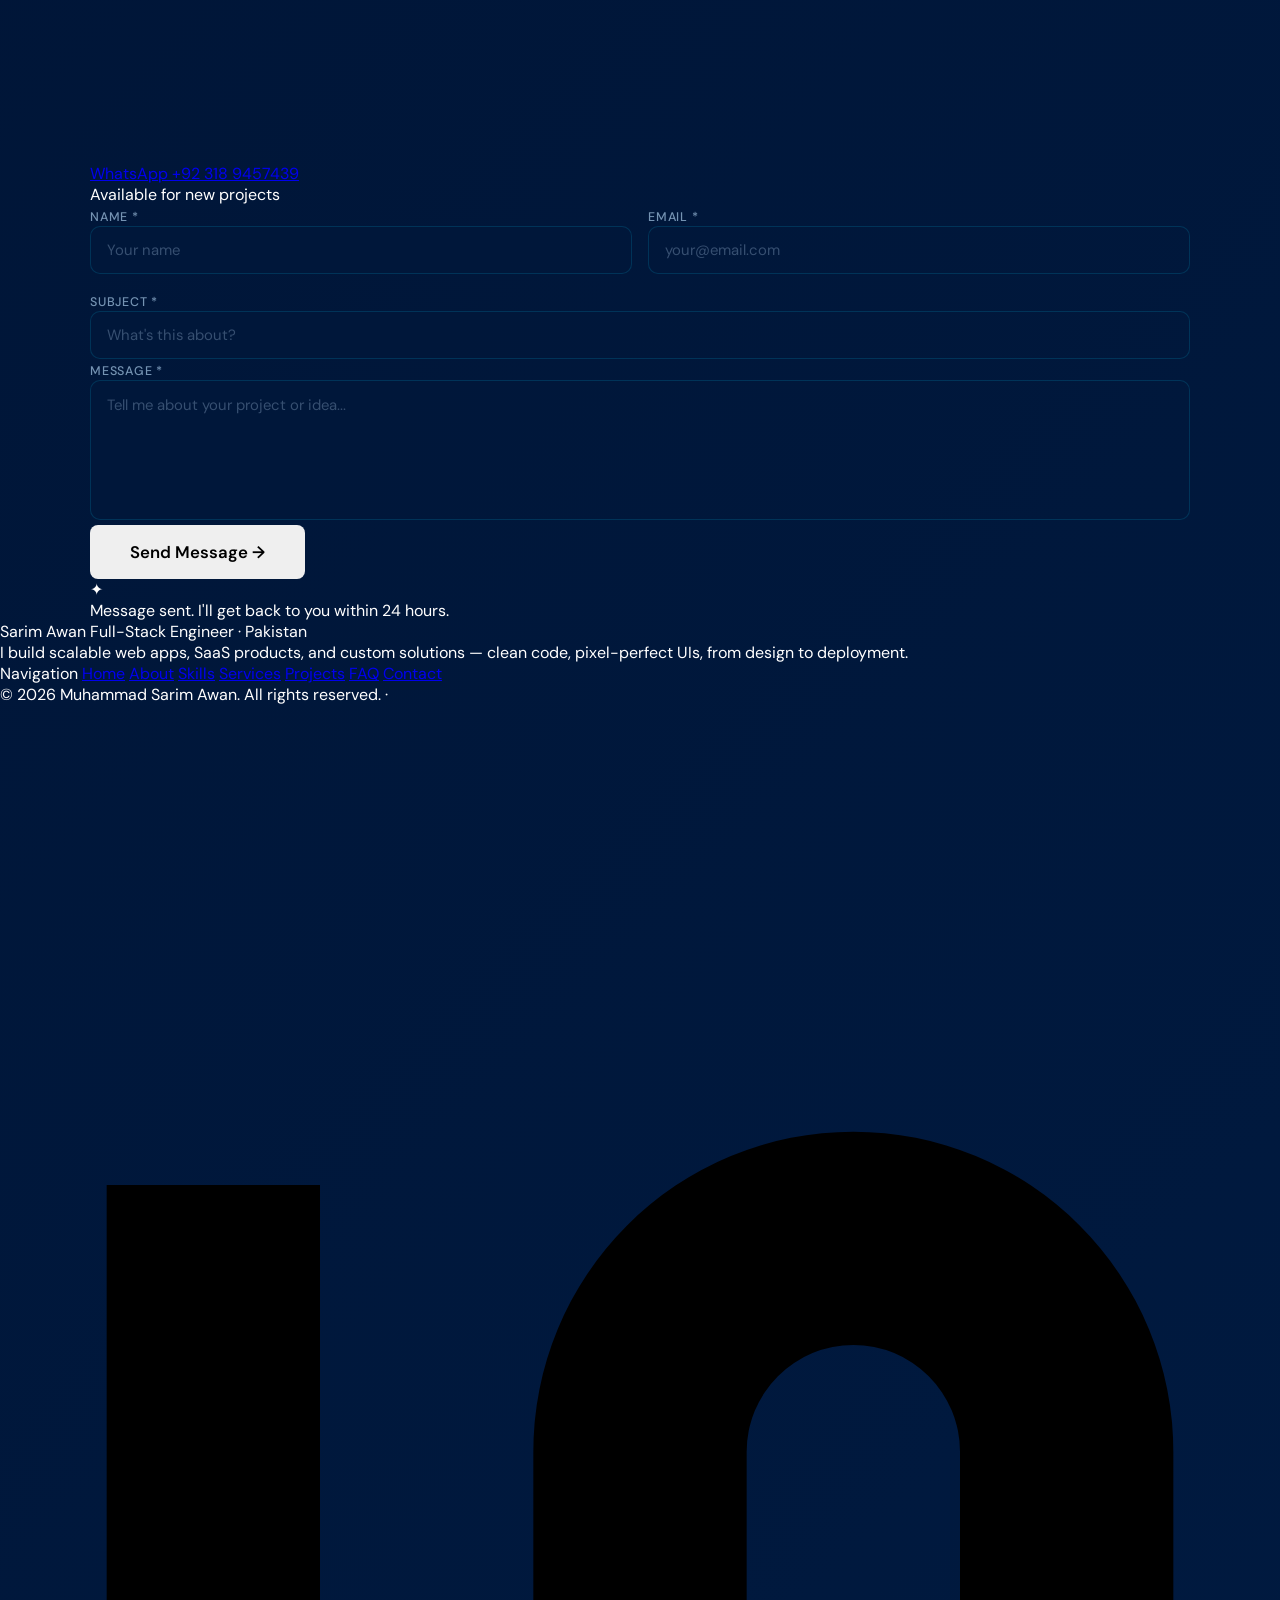
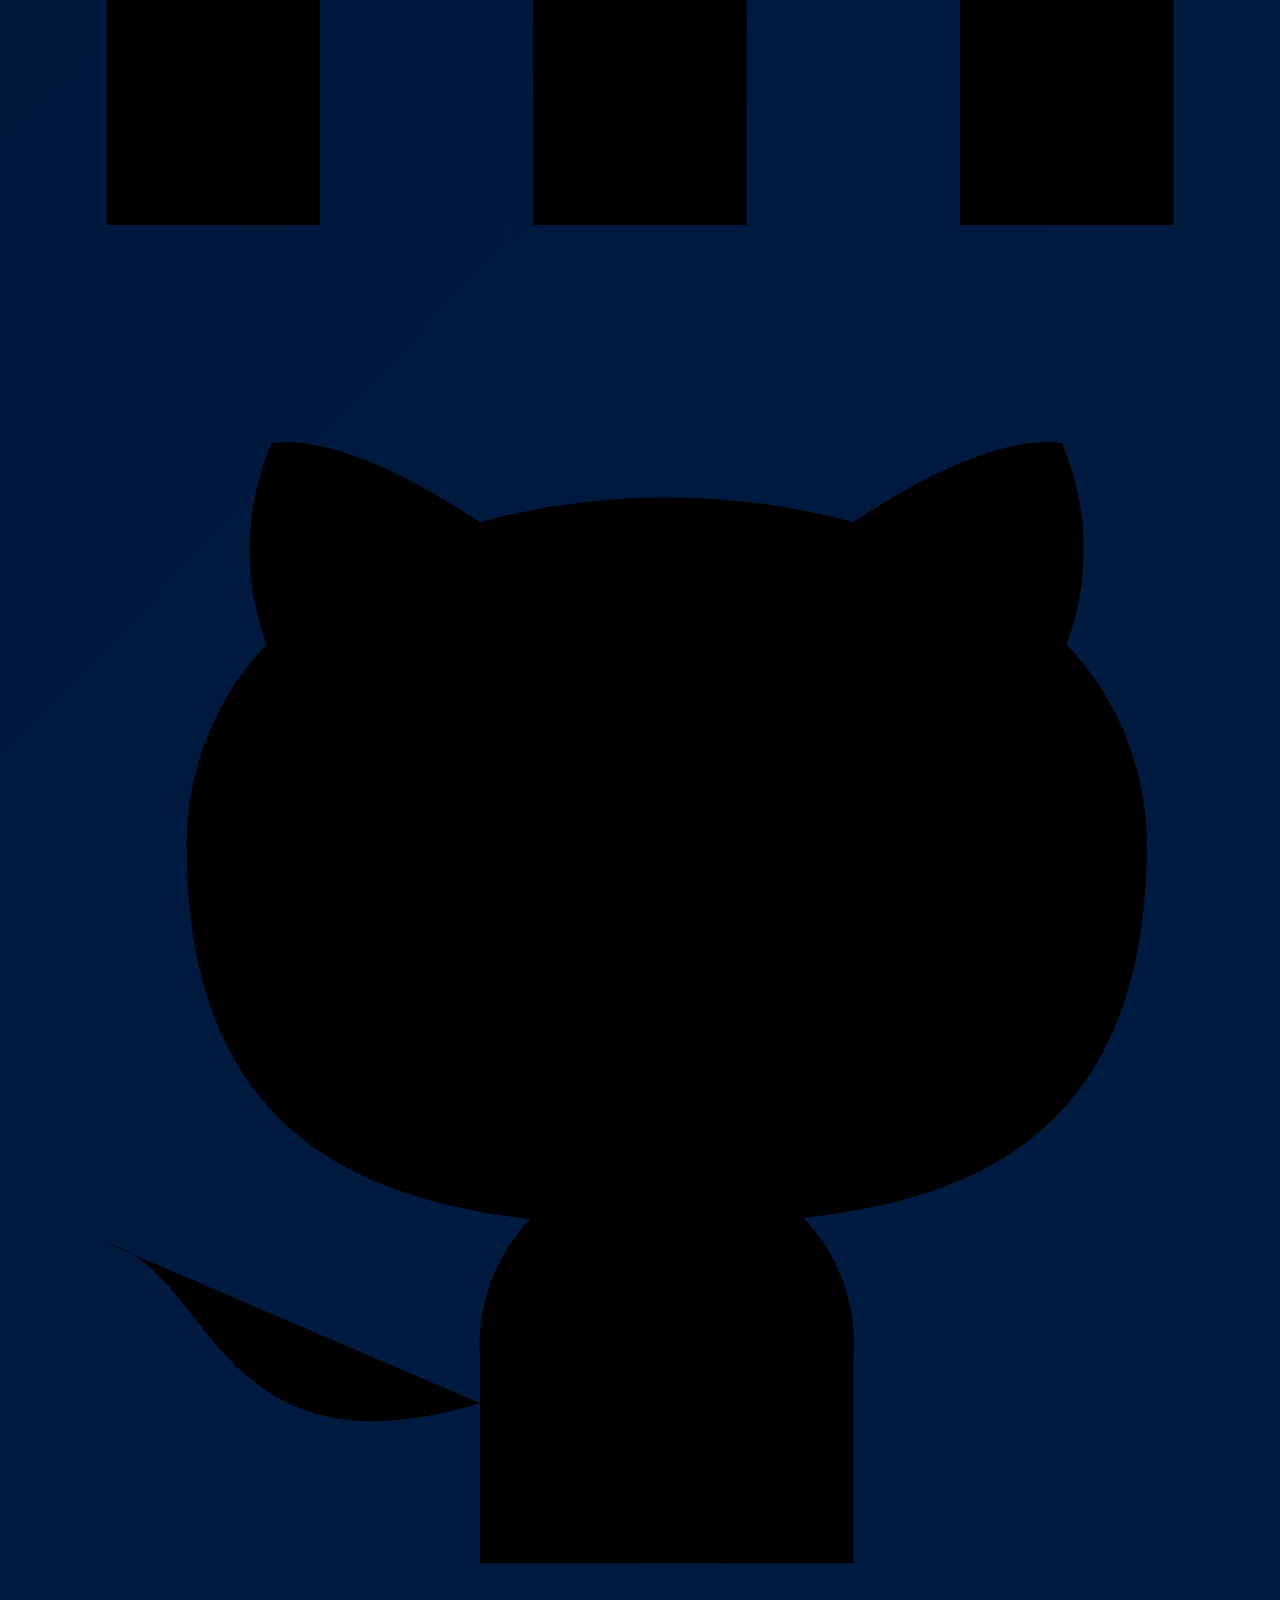
==== commit ef1b72ae: "update html of the portfolio" ====
--- a/index.html
+++ b/index.html
@@ -3,681 +3,1143 @@
   <head>
     <meta charset="UTF-8" />
     <meta name="viewport" content="width=device-width, initial-scale=1.0" />
+    <title>Sarim Awan — Full Stack Engineer</title>
+
+    <!-- Fonts: Unbounded 700 (display) + Manrope (body) -->
+    <link rel="preconnect" href="https://fonts.googleapis.com" />
+    <link rel="preconnect" href="https://fonts.gstatic.com" crossorigin />
     <link rel="shortcut icon" href="images/favicon.png" type="image/x-icon" />
-    <title>Sarim Awan - Developer</title>
-
-    <!-- All styles consolidated into style.css -->
+    <link
+      href="https://fonts.googleapis.com/css2?family=Unbounded:wght@700&family=Manrope:wght@400;500;600&display=swap"
+      rel="stylesheet"
+    />
     <link rel="stylesheet" href="style.css" />
-
-    <!-- EmailJS CDN -->
-    <script src="https://cdn.jsdelivr.net/npm/@emailjs/browser@4/dist/email.min.js"></script>
   </head>
   <body>
-    <!-- ══════════════════════════════════════════════
-         NAVIGATION BAR
-    ══════════════════════════════════════════════ -->
-    <nav class="navbar" id="navbar">
-      <div class="nav-container">
-        <!-- Logo -->
-        <a href="#" class="logo">Sarim Awan</a>
-
-        <!-- Desktop Navigation Links -->
-        <ul class="nav-links">
-          <li><a href="#heroContainer">Home</a></li>
-          <li><a href="#AboutSection">About</a></li>
-          <li><a href="#skillsSection">Skills</a></li>
-          <li><a href="#projectsSection">Projects</a></li>
-          <li><a href="#contact">Contact</a></li>
-        </ul>
-
-        <!-- Hamburger Menu Button -->
-        <button class="hamburger" id="hamburger" aria-label="Toggle menu">
-          <span></span>
-          <span></span>
-          <span></span>
-        </button>
-      </div>
-
-      <!-- Mobile Menu -->
-      <div class="mobile-menu" id="mobileMenu">
-        <ul>
-          <li><a href="#heroContainer">Home</a></li>
-          <li><a href="#AboutSection">About</a></li>
-          <li><a href="#skillsSection">Skills</a></li>
-          <li><a href="#projectsSection">Projects</a></li>
-          <li><a href="#contact">Contact</a></li>
-        </ul>
-      </div>
-    </nav>
-
-    <!-- ══════════════════════════════════════════════
-         HERO SECTION
-    ══════════════════════════════════════════════ -->
-    <div class="hero-container" id="heroContainer">
-      <!-- Background Effects -->
-      <div class="background-gradient"></div>
-      <div class="grain-overlay"></div>
-
-      <!-- Loading Screen -->
-      <div class="loading-screen" id="loadingScreen">
-        <div class="letter-box">
-          <div class="letter">S</div>
-        </div>
-
-        <div class="code-box" id="codeBox"></div>
-
-        <div class="loading-container">
-          <div class="loading-text" id="loadingText">
-            Initializing Portfolio... 0%
-          </div>
-          <div class="loading-bar-bg">
-            <div class="loading-bar-fill" id="loadingBarFill"></div>
-          </div>
-        </div>
-      </div>
-
-      <!-- Main Hero Content -->
-      <div class="hero-content" id="heroContent">
-        <h1 class="hero-title">Muhammad Sarim</h1>
-        <h2 class="hero-subtitle">
-          AI Powered Full-Stack Web Deve<span id="typed-suffix"></span
-          ><span class="type-cursor" id="typeCursor"></span>
-        </h2>
-        <p class="hero-description">
-          I build modern, responsive websites and web applications that help
-          businesses strengthen their online presence and automate their
-          workflows. I specialize in MERN stack, Next.js, WordPress development,
-          and AI integration and automation to help you grow and scale.
+    <!-- ═══════════════════════════════════
+     HERO SECTION
+═══════════════════════════════════ -->
+    <section class="hero" id="home">
+      <!-- Navbar -->
+      <nav class="hero-nav">
+        <div class="nav-pill">
+          <a href="#home" class="nav-link active">
+            <span class="nav-home-icon">
+              <svg
+                width="14"
+                height="14"
+                viewBox="0 0 24 24"
+                fill="currentColor"
+                aria-hidden="true"
+              >
+                <path d="M10 20v-6h4v6h5v-8h3L12 3 2 12h3v8z" />
+              </svg>
+            </span>
+            Home
+          </a>
+          <a href="#about" class="nav-link">About</a>
+          <a href="#skills" class="nav-link">Skills</a>
+          <a href="#services" class="nav-link">Services</a>
+          <a href="#projects" class="nav-link">Projects</a>
+          <a href="#contact" class="nav-link">Contact</a>
+        </div>
+      </nav>
+
+      <!-- Hero body -->
+      <div class="hero-body">
+        <!-- Giant title — font-size set by FitText JS -->
+        <h1 class="hero-title" id="heroTitle">SARIM©</h1>
+
+        <!--
+      Profile image — PNG with transparent background recommended
+      so the title text shows behind the person.
+    -->
+        <div class="profile-wrap">
+          <img
+            src="images/profile-picuture2.png"
+            alt="Portrait"
+            draggable="false"
+          />
+        </div>
+
+        <!-- Left description -->
+        <p class="side-text side-text--left" id="sideLeft">
+          Full-Stack Engineer & AI Specialist. I build web apps, SaaS platforms,
+          and intelligent AI systems from the ground up.
         </p>
-        <div class="hero-buttons">
-          <a href="#contact" class="btn btn-primary get-in-touch"
-            >Get In Touch &#8595;</a
-          >
-          <a href="SarimResume.pdf" class="btn btn-secondary" download>
-            <svg
-              width="28"
-              height="28"
-              viewBox="0 0 24 24"
-              fill="none"
-              stroke="#ffffff"
-              stroke-width="2"
-              stroke-linecap="round"
-              stroke-linejoin="round"
+
+        <!-- Right description -->
+        <p class="side-text side-text--right" id="sideRight">
+          Helping founders turn ideas into scalable software solutions and AI
+          systems through engineering and collaboration — built on strong
+          architecture and long-term thinking.
+        </p>
+      </div>
+
+      <!-- Bottom bar -->
+      <div class="hero-bar">
+        <span>© SarimAwan 2026</span>
+        <span class="scroll-cta" id="scrollCta">(Scroll down)</span>
+      </div>
+    </section>
+
+    <!-- (More sections go here) -->
+
+    <!-- ABOUT SECTION -->
+    <section class="about" id="about">
+      <div class="about-inner">
+        <div class="about-label">
+          <span>About</span>
+        </div>
+
+        <div class="about-content">
+          <h2 class="about-heading">Hi, I'm Sarim Awan</h2>
+          <p class="about-text">
+            I'm a
+            <strong>Full-Stack Engineer and AI Automation expert</strong>
+            helping founders turn early ideas into scalable digital products.
+            For over 2 years, I've designed and built full-stack applications,
+            SaaS platforms, and intelligent AI systems engineered for
+            performance and long-term growth. My work spans
+            <strong
+              >modern web app development, AI-powered automation pipelines,
+              LLM-based systems, and cloud infrastructure</strong
             >
-              <path
-                d="M14 2H6a2 2 0 0 0-2 2v16a2 2 0 0 0 2 2h12a2 2 0 0 0 2-2V8z"
-              />
-              <path d="M14 2v6h6" />
-            </svg>
-            Download Resume
-          </a>
-        </div>
-      </div>
-
-      <!-- ══════════════════════════════════════════════
-           PAGE CONTENT (revealed after loading)
-      ══════════════════════════════════════════════ -->
-      <div class="page-content">
-        <!-- ══════════════════════════════════════════════
-             ABOUT SECTION
-        ══════════════════════════════════════════════ -->
-        <div class="about-root" id="AboutSection">
-          <div class="about-container">
-            <!-- LEFT: Image -->
-            <div class="about-image-side">
-              <div style="position: relative; display: inline-block">
-                <div class="watermark">SARIMDEV</div>
-                <div class="image-wrapper">
-                  <div class="glow-layer glow-layer-1"></div>
-                  <div class="glow-layer glow-layer-2"></div>
-                  <div class="glow-layer glow-layer-3"></div>
-
-                  <div class="image-circle">
-                    <img
-                      src="images/Final-profilePicture-22.png"
-                      alt="Sarim Awan"
-                      loading="lazy"
-                      decoding="async"
-                      onerror="
-                        this.style.display = 'none';
-                        this.parentNode.innerHTML =
-                          '<div style=\'width:100%;height:100%;display:flex;align-items:center;justify-content:center;font-size:60px;font-weight:800;color:rgba(0,212,255,0.3)\'>SA</div>';
-                      "
-                    />
-                  </div>
-
-                  <div class="float-icon icon-tl">
-                    <img
-                      src="images/icons/javascript-icon.webp"
-                      alt="JS"
-                      onerror="this.parentNode.textContent = 'JS'"
-                    />
-                  </div>
-                  <div class="float-icon icon-tr">
-                    <img
-                      src="images/icons/react-icon.png"
-                      alt="React"
-                      onerror="this.parentNode.textContent = 'Re'"
-                    />
-                  </div>
-                  <div class="float-icon icon-bl">
-                    <img
-                      src="images/icons/wordpress.png"
-                      alt="WordPress"
-                      onerror="this.parentNode.textContent = 'WP'"
-                    />
-                  </div>
-                  <div class="float-icon icon-br">
-                    <img
-                      src="images/icons/next.png"
-                      alt="Next.js"
-                      onerror="this.parentNode.textContent = 'Nx'"
-                      style="filter: invert(1)"
-                    />
-                  </div>
-                </div>
-              </div>
-            </div>
-
-            <!-- RIGHT: Text -->
-            <div class="about-text-side">
-              <div class="section-label">— About Me</div>
-              <h2 class="about-heading">
-                Hi, I'm<br /><span>Sarim Awan</span>
-              </h2>
-              <p class="about-description">
-                I'm a Full-Stack Web Developer from Pakistan with
-                <strong>2+ years</strong> of hands-on experience building
-                scalable, modern web applications from the ground up. Skilled in
-                both frontend and backend development. I use
-                <span>React, Next.js, Tailwind CSS</span> on the front-end, and
-                <span>Node.js, Express, MongoDB, PostgreSQL</span> on the
-                backend. <br /><br />
-                I also build custom WordPress sites with tailored themes,
-                Elementor customizations, and WooCommerce setups. Passionate
-                about clean code, pixel-perfect UIs, and delivering fully
-                customized solutions — from design to deployment.
-              </p>
-
-              <div class="exp-badge">
-                <div class="exp-icon">
-                  <svg
-                    width="28"
-                    height="28"
-                    viewBox="0 0 24 24"
-                    fill="none"
-                    stroke="#ffffff"
-                    stroke-width="2"
-                    stroke-linecap="round"
-                    stroke-linejoin="round"
-                  >
-                    <path d="M16 18l6-6-6-6" />
-                    <path d="M8 6l-6 6 6 6" />
-                  </svg>
-                </div>
-                <div class="exp-text">
-                  <strong>2+ Years Development Experience</strong>
-                  <span>In Modern Web Technologies</span>
-                </div>
-              </div>
-
-              <div class="about-cta">
-                <a href="SarimResume.pdf" download>
-                  <button class="btn-primary">Download CV</button></a
-                >
-
-                <!-- ✦ single <a> instead of <a> wrapping <button> -->
-                <a href="#contact" class="btn-outline">Let's Connect →</a>
-              </div>
-            </div>
-          </div>
-        </div>
-        <!-- ══════════════════════════════════════════════
-             SKILLS SECTION
-        ══════════════════════════════════════════════ -->
-        <section class="skills-section" id="skillsSection">
-          <div class="section-header">
-            <h2>Technical Expertise</h2>
-            <p>
-              Mastering the art of web development with cutting-edge
-              technologies
-            </p>
-          </div>
+            — all built on strong architecture and scalable design principles. I
+            approach every project as a long-term system, not just a short-term
+            build — helping startups and growing teams get the technical
+            foundation right before scaling. Great products aren't built by
+            accident. They come from clear thinking, strong architecture, and
+            thoughtful execution.
+          </p>
+          <div class="about-buttons">
+            <a href="#projects" class="btn btn--dark">See My Work</a>
+            <a href="SarimResume.pdf" class="btn btn--outline" download
+              >Download Resume</a
+            >
+          </div>
+        </div>
+      </div>
+    </section>
+
+    <!-- SKILLS SECTION -->
+
+    <section class="skills" id="skills">
+      <div class="skills-inner">
+        <div class="skills-label">
+          <span>Skills</span>
+        </div>
+
+        <div class="skills-right">
+          <h2 class="skills-heading">What I Build With</h2>
 
           <div class="skills-grid">
-            <div class="skill-card">
-              <div class="card-icon">
+            <div class="skill-category">
+              <p class="skill-cat-name">Front-end</p>
+              <div class="skill-tags">
+                <span class="skill-tag">React JS</span>
+                <span class="skill-tag">Next JS</span>
+                <span class="skill-tag">TypeScript</span>
+                <span class="skill-tag">Redux</span>
+                <span class="skill-tag">Tailwind CSS</span>
+                <span class="skill-tag">Bootstrap</span>
+                <span class="skill-tag">Material UI</span>
+                <span class="skill-tag">Axios</span>
+              </div>
+            </div>
+
+            <div class="skill-category">
+              <p class="skill-cat-name">Backend</p>
+              <div class="skill-tags">
+                <span class="skill-tag">Node JS</span>
+                <span class="skill-tag">Express</span>
+                <span class="skill-tag">PostgreSQL</span>
+                <span class="skill-tag">MongoDB</span>
+                <span class="skill-tag">REST APIs</span>
+                <span class="skill-tag">GraphQL</span>
+                <span class="skill-tag">Supabase</span>
+                <span class="skill-tag">Redis</span>
+                <span class="skill-tag">JWT Authentication</span>
+                <span class="skill-tag">OAuth</span>
+              </div>
+            </div>
+
+            <div class="skill-category">
+              <p class="skill-cat-name">DevOps & Tools</p>
+              <div class="skill-tags">
+                <span class="skill-tag">Docker</span>
+                <span class="skill-tag">Git</span>
+                <span class="skill-tag">Github</span>
+                <span class="skill-tag">AWS</span>
+                <span class="skill-tag">Vercel</span>
+                <span class="skill-tag">CI/CD</span>
+                <span class="skill-tag">VS Code/Cursor</span>
+                <span class="skill-tag">Postman</span>
+                <span class="skill-tag">npm</span>
+              </div>
+            </div>
+
+            <div class="skill-category">
+              <p class="skill-cat-name">UI/UX Design</p>
+              <div class="skill-tags">
+                <span class="skill-tag">Figma</span>
+                <span class="skill-tag">Prototyping</span>
+                <span class="skill-tag">Responsive Design</span>
+                <span class="skill-tag">User Experience</span>
+                <span class="skill-tag">Call to Actions</span>
+              </div>
+            </div>
+
+            <div class="skill-category">
+              <p class="skill-cat-name">CMS Expertise</p>
+              <div class="skill-tags">
+                <span class="skill-tag">WordPress</span>
+                <span class="skill-tag">WooCommerce</span>
+                <span class="skill-tag">Custom Modules</span>
+                <span class="skill-tag">Views & Panels</span>
+                <span class="skill-tag">Performance Opt.</span>
+              </div>
+            </div>
+
+            <div class="skill-category">
+              <p class="skill-cat-name">AI & Automation</p>
+              <div class="skill-tags">
+                <span class="skill-tag">n8n/zapier workflows</span>
+                <span class="skill-tag">AI Model Integration (LLM APIs)</span>
+                <span class="skill-tag">Claude Code</span>
+                <span class="skill-tag">Langchain</span>
+                <span class="skill-tag">RAG Pipelines</span>
+                <span class="skill-tag">AI Agents</span>
+                <span class="skill-tag">Vector DB's</span>
+              </div>
+            </div>
+          </div>
+        </div>
+      </div>
+    </section>
+
+    <!-- ═══════════════════════════════════
+     SERVICES SECTION
+═══════════════════════════════════ -->
+    <section class="services" id="services">
+      <div class="services-inner">
+        <div class="services-label">
+          <span>Services</span>
+        </div>
+
+        <div class="services-right">
+          <h2 class="services-heading">What I Can Build For You</h2>
+          <p class="services-subtext">
+            From early-stage product ideas to production-grade systems — clear
+            scope, strong architecture, and long-term thinking on every
+            engagement.
+          </p>
+
+          <div class="services-grid">
+            <div class="service-card">
+              <div class="service-icon-wrap">
                 <svg
-                  width="26"
-                  height="26"
                   viewBox="0 0 24 24"
                   fill="none"
-                  stroke="currentColor"
-                  stroke-width="2.5"
+                  stroke-width="1.8"
                   stroke-linecap="round"
                   stroke-linejoin="round"
                 >
-                  <polyline points="16 18 22 12 16 6" />
-                  <polyline points="8 6 2 12 8 18" />
+                  <rect x="2" y="3" width="20" height="14" rx="2" />
+                  <path d="M8 21h8M12 17v4" />
                 </svg>
               </div>
-              <h3 class="card-title">Frontend Development</h3>
-              <div class="skill-list">
-                <div class="skill-item">React JS</div>
-                <div class="skill-item">Next JS</div>
-                <div class="skill-item">TypeScript</div>
-                <div class="skill-item">Tailwind CSS</div>
-                <div class="skill-item">Bootstrap</div>
-              </div>
-            </div>
-
-            <div class="skill-card">
-              <div class="card-icon">
+              <h3 class="service-title">SaaS &amp; Web App Development</h3>
+              <p class="service-desc">
+                Design and development of scalable SaaS platforms and modern web
+                applications using robust architecture, high-performance
+                frameworks, and long-term scalability principles.
+              </p>
+            </div>
+
+            <div class="service-card">
+              <div class="service-icon-wrap">
                 <svg
-                  width="26"
-                  height="26"
                   viewBox="0 0 24 24"
                   fill="none"
-                  stroke="currentColor"
-                  stroke-width="2.5"
+                  stroke-width="1.8"
                   stroke-linecap="round"
                   stroke-linejoin="round"
                 >
-                  <rect x="2" y="2" width="20" height="8" rx="2" ry="2" />
-                  <rect x="2" y="14" width="20" height="8" rx="2" ry="2" />
-                  <line x1="6" y1="6" x2="6.01" y2="6" />
-                  <line x1="6" y1="18" x2="6.01" y2="18" />
+                  <path
+                    d="M12 2a4 4 0 014 4v1h1a3 3 0 010 6h-1v1a4 4 0 01-8 0v-1H7a3 3 0 010-6h1V6a4 4 0 014-4z"
+                  />
+                  <path d="M9.5 12.5l1.5 1.5 3-3" />
                 </svg>
               </div>
-              <h3 class="card-title">Backend Development</h3>
-              <div class="skill-list">
-                <div class="skill-item">Node JS with Express</div>
-                <div class="skill-item">PostgreSQL</div>
-                <div class="skill-item">MySQL</div>
-                <div class="skill-item">MongoDB</div>
-                <div class="skill-item">REST APIs</div>
-                <div class="skill-item">GraphQL</div>
-                <div class="skill-item">Firebase</div>
-              </div>
-            </div>
-
-            <div class="skill-card">
-              <div class="card-icon">
+              <h3 class="service-title">
+                AI Systems &amp; Intelligent Automation
+              </h3>
+              <p class="service-desc">
+                Design and integration of AI-powered systems including
+                intelligent workflows, automation pipelines, and LLM-based
+                applications that streamline operations and unlock new
+                capabilities.
+              </p>
+            </div>
+
+            <div class="service-card">
+              <div class="service-icon-wrap">
                 <svg
-                  width="26"
-                  height="26"
                   viewBox="0 0 24 24"
                   fill="none"
-                  stroke="currentColor"
-                  stroke-width="2.5"
+                  stroke-width="1.8"
+                  stroke-linecap="round"
+                  stroke-linejoin="round"
+                >
+                  <path d="M18 10h-1.26A8 8 0 109 20h9a5 5 0 000-10z" />
+                </svg>
+              </div>
+              <h3 class="service-title">Cloud Architecture &amp; DevOps</h3>
+              <p class="service-desc">
+                Scalable infrastructure and deployment pipelines that ensure
+                performance, reliability, and smooth scaling as your product
+                grows.
+              </p>
+            </div>
+
+            <div class="service-card">
+              <div class="service-icon-wrap">
+                <svg
+                  viewBox="0 0 24 24"
+                  fill="none"
+                  stroke-width="1.8"
                   stroke-linecap="round"
                   stroke-linejoin="round"
                 >
                   <circle cx="12" cy="12" r="10" />
-                  <circle cx="12" cy="12" r="6" />
-                  <circle cx="12" cy="12" r="2" />
+                  <polygon
+                    points="16.24 7.76 14.12 14.12 7.76 16.24 9.88 9.88 16.24 7.76"
+                  />
                 </svg>
               </div>
-              <h3 class="card-title">WordPress</h3>
-              <div class="skill-list">
-                <div class="skill-item">Elementor</div>
-                <div class="skill-item">WooCommerce</div>
-                <div class="skill-item">Divi</div>
-                <div class="skill-item">Speed Optimization</div>
-                <div class="skill-item">SEO</div>
-              </div>
-            </div>
-
-            <div class="skill-card">
-              <div class="card-icon">
-                <svg
-                  width="26"
-                  height="26"
-                  viewBox="0 0 24 24"
-                  fill="none"
-                  stroke="currentColor"
-                  stroke-width="2.5"
-                  stroke-linecap="round"
-                  stroke-linejoin="round"
+              <h3 class="service-title">
+                Product Architecture &amp; Technical Consulting
+              </h3>
+              <p class="service-desc">
+                Strategic system design and technical planning for startups and
+                growing teams — ensuring your product is structured correctly
+                before development begins.
+              </p>
+            </div>
+          </div>
+        </div>
+      </div>
+    </section>
+
+    <section class="process" id="process">
+      <div class="process-glow"></div>
+
+      <!-- SVG is a direct child of section so it can span both rows -->
+      <svg class="process-connector" id="processConnector" aria-hidden="true">
+        <path id="processPath" />
+      </svg>
+
+      <div class="process-header">
+        <span class="process-label">Process</span>
+        <h2 class="process-heading">How I Build Products</h2>
+      </div>
+
+      <div class="process-grid">
+        <div class="process-card" data-phase="1">
+          <span class="process-num">Phase 1</span>
+          <h3 class="process-title">Clarity &amp;<br />Product Thinking</h3>
+          <p class="process-desc">
+            Before writing any code, I focus on understanding the real problem.
+            We define the product vision, key workflows, and technical direction
+            so the foundation is clear before development begins.
+          </p>
+          <ul class="process-bullets">
+            <li>Idea validation and product discovery</li>
+            <li>Defining user flows and core features</li>
+            <li>Technical feasibility and architecture planning</li>
+            <li>MVP scope definition</li>
+          </ul>
+        </div>
+
+        <div class="process-card" data-phase="2">
+          <span class="process-num">Phase 2</span>
+          <h3 class="process-title">System &amp;<br />Architecture Design</h3>
+          <p class="process-desc">
+            Once the product direction is clear, I design a system architecture
+            that supports scalability, performance, and maintainability from day
+            one.
+          </p>
+          <ul class="process-bullets">
+            <li>Backend and database architecture</li>
+            <li>API and service structure</li>
+            <li>Infrastructure and deployment strategy</li>
+            <li>Scalability and performance planning</li>
+          </ul>
+        </div>
+
+        <div class="process-card" data-phase="3">
+          <span class="process-num">Phase 3</span>
+          <h3 class="process-title">Product<br />Development</h3>
+          <p class="process-desc">
+            This is where ideas become real software. I build clean,
+            maintainable systems using modern technologies with a focus on
+            performance and reliability.
+          </p>
+          <ul class="process-bullets">
+            <li>Full-stack development (Next.js, React, Node.js)</li>
+            <li>AI and automation integrations</li>
+            <li>Clean, scalable code architecture</li>
+          </ul>
+        </div>
+
+        <div class="process-card" data-phase="4">
+          <span class="process-num">Phase 4</span>
+          <h3 class="process-title">Testing &amp;<br />Optimization</h3>
+          <p class="process-desc">
+            Before launch, the product goes through careful testing and
+            refinement to ensure stability, performance, and a smooth user
+            experience.
+          </p>
+          <ul class="process-bullets">
+            <li>Functional and edge-case testing</li>
+            <li>Performance optimization</li>
+            <li>Security and stability checks</li>
+            <li>UI/UX refinements</li>
+          </ul>
+        </div>
+
+        <div class="process-card" data-phase="5">
+          <span class="process-num">Phase 5</span>
+          <h3 class="process-title">Launch &amp;<br />Continuous Growth</h3>
+          <p class="process-desc">
+            After launch, I focus on improving the system based on real user
+            feedback, scaling the infrastructure, and adding meaningful
+            features.
+          </p>
+          <ul class="process-bullets">
+            <li>Production deployment and monitoring</li>
+            <li>Scaling infrastructure and performance</li>
+            <li>Product improvements and iterations</li>
+            <li>Long-term system maintenance</li>
+          </ul>
+        </div>
+      </div>
+    </section>
+
+    <section class="projects" id="projects">
+      <div class="projects-inner">
+        <!-- Header -->
+        <h2 class="projects-heading">Featured Projects</h2>
+        <div class="projects-header-sub">
+          <p class="projects-subtitle">
+            <!-- Whether it's building a SaaS product, engineering a full-stack web
+            app, or crafting a custom WordPress store — I focus on shipping
+            clean, production-ready solutions that work. -->
+
+            Whether it's building a full stack app or an AI powered SaaS product
+            — I focus on shipping clean, production-ready solutions that work.
+          </p>
+          <!-- <a
+            href="https://github.com/iam-sarim"
+            target="_blank"
+            class="projects-see-more"
+          >
+            See More Works &rarr;
+          </a> -->
+        </div>
+
+        <!-- Grid — add or remove .project-card blocks freely -->
+        <div class="projects-grid">
+          <div
+            class="project-card"
+            data-title="CodebaseAI"
+            data-desc="An AI-powered GitHub repository analysis platform. Paste any GitHub URL and the AI analyzes the entire codebase — producing an architecture summary, system diagram, and tech stack breakdown. Includes an interactive chatbot you can ask questions like 'How does authentication work?' or 'What does this function do?'. System analyzes codebase using vector embeddings, semantic search, and LLMs to provide accurate, context-aware answers about the code. It maintains chat memory and history, and saves previously analyzed repositories for easy future access."
+            data-tech="Next.js,TypeScript,Supabase,Groq,HuggingFace,Mermaid.js,RAG Pipelines"
+            data-live="https://codebaseai.vercel.app/"
+            data-img="images/projects/codebaseai.png"
+          >
+            <div class="project-img-wrap">
+              <img src="images/projects/codebaseai.png" alt="CodebaseAI" />
+              <div class="project-img-overlay"><span>View Project</span></div>
+            </div>
+            <h3 class="project-name">CodebaseAI</h3>
+            <p class="project-cat">
+              Github repository analysis platform &bull; Web Application
+            </p>
+          </div>
+
+          <div
+            class="project-card"
+            data-title="SnapSend"
+            data-desc="An encrypted full stack file sharing application that allows users to upload, store, and share any type of file through a simple shareable link. Each user gets a private dashboard to securely manage and access their files at any time. The platform also includes password-protected file sharing, direct email delivery of file links, and one-click downloads, making file distribution fast, secure, and convenient."
+            data-tech="Next.js,TypeScript,Supabase,Clerk,Resend,PostgreSQL"
+            data-live="https://snapsends.vercel.app"
+            data-img="images/projects/snapsend.png"
+          >
+            <div class="project-img-wrap">
+              <img src="images/projects/snapsend.png" alt="SnapSend" />
+              <div class="project-img-overlay"><span>View Project</span></div>
+            </div>
+            <h3 class="project-name">SnapSend</h3>
+            <p class="project-cat">
+              Encrypted File Sharing App &bull; SaaS Product
+            </p>
+          </div>
+        </div>
+      </div>
+    </section>
+
+    <section class="faq" id="faq">
+      <div class="faq-inner">
+        <div class="faq-header">
+          <div class="faq-label">
+            <span>FAQ</span>
+          </div>
+          <h2 class="faq-heading">Frequently Asked Questions</h2>
+        </div>
+
+        <div class="faq-list">
+          <div class="faq-item">
+            <div class="faq-question" role="button" aria-expanded="false">
+              <span class="faq-q-text"
+                >What technologies do you specialize in, and what services do
+                you offer?</span
+              >
+              <span class="faq-icon">
+                <svg width="14" height="14" viewBox="0 0 14 14" fill="none">
+                  <line
+                    x1="7"
+                    y1="1"
+                    x2="7"
+                    y2="13"
+                    stroke-width="1.8"
+                    stroke-linecap="round"
+                  />
+                  <line
+                    x1="1"
+                    y1="7"
+                    x2="13"
+                    y2="7"
+                    stroke-width="1.8"
+                    stroke-linecap="round"
+                  />
+                </svg>
+              </span>
+            </div>
+            <div class="faq-answer-wrap">
+              <div class="faq-answer-inner">
+                <p class="faq-answer">
+                  I work with full JavaScript ecosystem — React, Next.js, and
+                  TypeScript on the frontend, Node.js and Express on the
+                  backend, with PostgreSQL, MongoDB, and Supabase for databases.
+                  AI & LLM integrations (OpenAI, LangChain, RAG systems), and
+                  cloud infrastructure (AWS, Docker, CI/CD). My services
+                  includes building SaaS products, full stack web applications,
+                  business websites and AI Integration and Automation
+                </p>
+              </div>
+            </div>
+          </div>
+
+          <div class="faq-item">
+            <div class="faq-question" role="button" aria-expanded="false">
+              <span class="faq-q-text">How do we get started?</span>
+              <span class="faq-icon">
+                <svg width="14" height="14" viewBox="0 0 14 14" fill="none">
+                  <line
+                    x1="7"
+                    y1="1"
+                    x2="7"
+                    y2="13"
+                    stroke-width="1.8"
+                    stroke-linecap="round"
+                  />
+                  <line
+                    x1="1"
+                    y1="7"
+                    x2="13"
+                    y2="7"
+                    stroke-width="1.8"
+                    stroke-linecap="round"
+                  />
+                </svg>
+              </span>
+            </div>
+            <div class="faq-answer-wrap">
+              <div class="faq-answer-inner">
+                <p class="faq-answer">
+                  Simple — reach out via the contact form or email below. We'll
+                  have a quick call to align on your project goals, timeline,
+                  and budget. From there I'll put together a clear proposal
+                  covering scope, deliverables, and pricing. Once we're on the
+                  same page, we kick off immediately with no long waiting
+                  periods.
+                </p>
+              </div>
+            </div>
+          </div>
+
+          <div class="faq-item">
+            <div class="faq-question" role="button" aria-expanded="false">
+              <span class="faq-q-text"
+                >How long does a project usually take?</span
+              >
+              <span class="faq-icon">
+                <svg width="14" height="14" viewBox="0 0 14 14" fill="none">
+                  <line
+                    x1="7"
+                    y1="1"
+                    x2="7"
+                    y2="13"
+                    stroke-width="1.8"
+                    stroke-linecap="round"
+                  />
+                  <line
+                    x1="1"
+                    y1="7"
+                    x2="13"
+                    y2="7"
+                    stroke-width="1.8"
+                    stroke-linecap="round"
+                  />
+                </svg>
+              </span>
+            </div>
+            <div class="faq-answer-wrap">
+              <div class="faq-answer-inner">
+                <p class="faq-answer">
+                  Timelines depend on scope. A landing page or brochure site
+                  usually takes 1–2 weeks. A full-stack web app or SaaS product
+                  typically takes 4–12 weeks, depending on features and
+                  complexity. I always provide a clear, realistic timeline
+                  upfront before starting and keep you updated throughout the
+                  entire process, so there are no surprises.
+                </p>
+              </div>
+            </div>
+          </div>
+
+          <div class="faq-item">
+            <div class="faq-question" role="button" aria-expanded="false">
+              <span class="faq-q-text"
+                >What does your development process look like?</span
+              >
+              <span class="faq-icon">
+                <svg width="14" height="14" viewBox="0 0 14 14" fill="none">
+                  <line
+                    x1="7"
+                    y1="1"
+                    x2="7"
+                    y2="13"
+                    stroke-width="1.8"
+                    stroke-linecap="round"
+                  />
+                  <line
+                    x1="1"
+                    y1="7"
+                    x2="13"
+                    y2="7"
+                    stroke-width="1.8"
+                    stroke-linecap="round"
+                  />
+                </svg>
+              </span>
+            </div>
+            <div class="faq-answer-wrap">
+              <div class="faq-answer-inner">
+                <p class="faq-answer">
+                  I follow a structured five-phase approach — starting with
+                  product discovery and architecture design before writing code.
+                  Then full-stack development, followed by testing and
+                  optimization, and finally deployment and continuous iteration.
+                  Each phase has clear deliverables. Regular check-ins and demos
+                  make sure the product evolves in the direction you want.
+                </p>
+              </div>
+            </div>
+          </div>
+
+          <div class="faq-item">
+            <div class="faq-question" role="button" aria-expanded="false">
+              <span class="faq-q-text"
+                >Do you work with teams or just solo projects?</span
+              >
+              <span class="faq-icon">
+                <svg width="14" height="14" viewBox="0 0 14 14" fill="none">
+                  <line
+                    x1="7"
+                    y1="1"
+                    x2="7"
+                    y2="13"
+                    stroke-width="1.8"
+                    stroke-linecap="round"
+                  />
+                  <line
+                    x1="1"
+                    y1="7"
+                    x2="13"
+                    y2="7"
+                    stroke-width="1.8"
+                    stroke-linecap="round"
+                  />
+                </svg>
+              </span>
+            </div>
+            <div class="faq-answer-wrap">
+              <div class="faq-answer-inner">
+                <p class="faq-answer">
+                  Both. I'm equally comfortable owning a project end to end as a
+                  solo developer, or plugging into an existing team as a
+                  frontend, backend, or full-stack contributor. I've
+                  collaborated with designers, product managers, and other
+                  engineers — remote async or real-time — and I adapt to
+                  whatever workflow and tools your team already uses.
+                </p>
+              </div>
+            </div>
+          </div>
+
+          <div class="faq-item">
+            <div class="faq-question" role="button" aria-expanded="false">
+              <span class="faq-q-text"
+                >Can you integrate AI into existing products?</span
+              >
+              <span class="faq-icon">
+                <svg width="14" height="14" viewBox="0 0 14 14" fill="none">
+                  <line
+                    x1="7"
+                    y1="1"
+                    x2="7"
+                    y2="13"
+                    stroke-width="1.8"
+                    stroke-linecap="round"
+                  />
+                  <line
+                    x1="1"
+                    y1="7"
+                    x2="13"
+                    y2="7"
+                    stroke-width="1.8"
+                    stroke-linecap="round"
+                  />
+                </svg>
+              </span>
+            </div>
+            <div class="faq-answer-wrap">
+              <div class="faq-answer-inner">
+                <p class="faq-answer">
+                  Yes. I design and implement AI-powered features such as
+                  intelligent automation, AI assistants, document processing,
+                  recommendation systems, and data-driven workflows. The goal is
+                  to use AI where it actually adds value, not just as a trend.
+                </p>
+              </div>
+            </div>
+          </div>
+          <div class="faq-item">
+            <div class="faq-question" role="button" aria-expanded="false">
+              <span class="faq-q-text">Who do you typically work with?</span>
+              <span class="faq-icon">
+                <svg width="14" height="14" viewBox="0 0 14 14" fill="none">
+                  <line
+                    x1="7"
+                    y1="1"
+                    x2="7"
+                    y2="13"
+                    stroke-width="1.8"
+                    stroke-linecap="round"
+                  />
+                  <line
+                    x1="1"
+                    y1="7"
+                    x2="13"
+                    y2="7"
+                    stroke-width="1.8"
+                    stroke-linecap="round"
+                  />
+                </svg>
+              </span>
+            </div>
+            <div class="faq-answer-wrap">
+              <div class="faq-answer-inner">
+                <p class="faq-answer">
+                  Mostly early-stage startups building their first product,
+                  entrepreneurs with a SaaS idea ready to be brought to life,
+                  and small businesses that need a professional, high-performing
+                  web presence. I also work with agencies looking for reliable
+                  development support on client projects. If you have a real
+                  problem and want clean, working software — we'll get along
+                  fine.
+                </p>
+              </div>
+            </div>
+          </div>
+        </div>
+      </div>
+    </section>
+
+    <section class="contact" id="contact">
+      <div class="contact-inner">
+        <div class="contact-label">
+          <span>Contact</span>
+        </div>
+
+        <div class="contact-content">
+          <h2 class="contact-heading">Let's work together.</h2>
+          <p class="contact-subtext">
+            Have a product to build, a site to launch, or a problem to solve?
+            I'm open to freelance projects, collaborations, and full-time remote
+            opportunities. Reach out — I usually respond within 24 hours.
+          </p>
+
+          <div class="contact-body">
+            <!-- Links -->
+            <div class="contact-links-col">
+              <p class="contact-links-heading">Find me on</p>
+
+              <div class="contact-links">
+                <a href="mailto:msarim.business@gmail.com" class="contact-link">
+                  <span class="contact-link-icon">
+                    <svg
+                      viewBox="0 0 24 24"
+                      fill="none"
+                      stroke-width="1.8"
+                      stroke-linecap="round"
+                      stroke-linejoin="round"
+                    >
+                      <rect x="2" y="4" width="20" height="16" rx="3" />
+                      <path d="M2 7l10 7 10-7" />
+                    </svg>
+                  </span>
+                  <div class="contact-link-info">
+                    <span class="contact-link-label">Email</span>
+                    <span class="contact-link-value"
+                      >msarim.business@gmail.com</span
+                    >
+                  </div>
+                </a>
+
+                <a
+                  href="https://www.linkedin.com/in/sarimawan/"
+                  target="_blank"
+                  class="contact-link"
                 >
-                  <path d="M12 19l7-7 3 3-7 7-3-3z" />
-                  <path d="M18 13l-1.5-7.5L2 2l3.5 14.5L13 18l5-5z" />
-                  <path d="M2 2l7.586 7.586" />
-                  <circle cx="11" cy="11" r="2" />
-                </svg>
-              </div>
-              <h3 class="card-title">UI/UX Design</h3>
-              <div class="skill-list">
-                <div class="skill-item">Figma (Prototyping)</div>
-                <div class="skill-item">Responsive Design</div>
-                <div class="skill-item">User Experience</div>
-                <div class="skill-item">Call to Actions</div>
-              </div>
-            </div>
-
-            <div class="skill-card">
-              <div class="card-icon">
-                <svg
-                  width="26"
-                  height="26"
-                  viewBox="0 0 24 24"
-                  fill="none"
-                  stroke="currentColor"
-                  stroke-width="2.5"
-                  stroke-linecap="round"
-                  stroke-linejoin="round"
+                  <span class="contact-link-icon">
+                    <svg
+                      viewBox="0 0 24 24"
+                      fill="none"
+                      stroke-width="1.8"
+                      stroke-linecap="round"
+                      stroke-linejoin="round"
+                    >
+                      <rect x="2" y="2" width="20" height="20" rx="4" />
+                      <path
+                        d="M7 10v7M7 7v.01M12 17v-3.5a2 2 0 014 0V17M12 10v7"
+                      />
+                    </svg>
+                  </span>
+                  <div class="contact-link-info">
+                    <span class="contact-link-label">LinkedIn</span>
+                    <span class="contact-link-value">in/sarimawan</span>
+                  </div>
+                </a>
+
+                <a
+                  href="https://github.com/iam-sarim"
+                  target="_blank"
+                  class="contact-link"
                 >
-                  <circle cx="12" cy="12" r="3" />
-                  <path
-                    d="M12 1v6m0 6v6m5.2-14.2l-4.2 4.2m0 6l4.2 4.2M23 12h-6m-6 0H1m14.2 5.2l-4.2-4.2m0-6l-4.2-4.2"
-                  />
-                </svg>
-              </div>
-              <h3 class="card-title">DevOps & Tools</h3>
-              <div class="skill-list">
-                <div class="skill-item">Docker</div>
-                <div class="skill-item">Git</div>
-                <div class="skill-item">VS Code / Cursor</div>
-                <div class="skill-item">Vercel</div>
-                <div class="skill-item">Claude Code / AI Tools</div>
-                <div class="skill-item">n8n / Zapier</div>
-              </div>
-            </div>
-
-            <div class="skill-card">
-              <div class="card-icon">
-                <svg
-                  width="26"
-                  height="26"
-                  viewBox="0 0 24 24"
-                  fill="none"
-                  stroke="currentColor"
-                  stroke-width="2.5"
-                  stroke-linecap="round"
-                  stroke-linejoin="round"
+                  <span class="contact-link-icon">
+                    <svg
+                      viewBox="0 0 24 24"
+                      fill="none"
+                      stroke-width="1.8"
+                      stroke-linecap="round"
+                      stroke-linejoin="round"
+                    >
+                      <path
+                        d="M9 19c-5 1.5-5-2.5-7-3m14 6v-3.87a3.37 3.37 0 00-.94-2.61c3.14-.35 6.44-1.54 6.44-7A5.44 5.44 0 0020 4.77 5.07 5.07 0 0019.91 1S18.73.65 16 2.48a13.38 13.38 0 00-7 0C6.27.65 5.09 1 5.09 1A5.07 5.07 0 005 4.77a5.44 5.44 0 00-1.5 3.78c0 5.42 3.3 6.61 6.44 7A3.37 3.37 0 009 18.13V22"
+                      />
+                    </svg>
+                  </span>
+                  <div class="contact-link-info">
+                    <span class="contact-link-label">GitHub</span>
+                    <span class="contact-link-value">iam-sarim</span>
+                  </div>
+                </a>
+
+                <a
+                  href="https://wa.me/923189457439"
+                  target="_blank"
+                  class="contact-link"
                 >
-                  <path d="M2 3h6a4 4 0 0 1 4 4v14a3 3 0 0 0-3-3H2z" />
-                  <path d="M22 3h-6a4 4 0 0 0-4 4v14a3 3 0 0 1 3-3h7z" />
-                </svg>
-              </div>
-              <h3 class="card-title">CMS Expertise</h3>
-              <div class="skill-list">
-                <div class="skill-item">Site Building</div>
-                <div class="skill-item">Custom Modules</div>
-                <div class="skill-item">Views & Panels</div>
-                <div class="skill-item">Performance Optimization</div>
-              </div>
-            </div>
-
-            <div class="skill-card">
-              <div class="card-icon">
-                <svg
-                  width="26"
-                  height="26"
-                  viewBox="0 0 24 24"
-                  fill="none"
-                  stroke="currentColor"
-                  stroke-width="2.5"
-                  stroke-linecap="round"
-                  stroke-linejoin="round"
-                >
-                  <rect x="5" y="2" width="14" height="20" rx="2" ry="2" />
-                  <line x1="12" y1="18" x2="12.01" y2="18" />
-                </svg>
-              </div>
-              <h3 class="card-title">Mobile & Modern</h3>
-              <div class="skill-list">
-                <div class="skill-item">Progressive Web Apps</div>
-                <div class="skill-item">API Integration</div>
-                <div class="skill-item">Modern JavaScript</div>
-                <div class="skill-item">Performance</div>
-              </div>
-            </div>
-          </div>
-        </section>
-
-        <!-- ══════════════════════════════════════════════
-             PROJECTS SECTION
-        ══════════════════════════════════════════════ -->
-        <section class="projects-section" id="projectsSection">
-          <div class="section-header">
-            <h2>Featured Projects</h2>
-            <p>Real-world applications built with modern technologies</p>
-          </div>
-          <div class="projects-grid" id="projectsGrid"></div>
-        </section>
-
-        <!-- ══════════════════════════════════════════════
-             FAQ SECTION
-        ══════════════════════════════════════════════ -->
-        <div class="faq-wrapper">
-          <div class="faq-header">
-            <div class="faq-badge">
-              <div class="faq-badge-dot"></div>
-              <span class="faq-badge-text">Got questions?</span>
-            </div>
-            <h2 class="faq-title">Frequently Asked Questions</h2>
-            <p class="faq-subtitle">
-              Everything you need to know about working with me
-            </p>
-          </div>
-
-          <div class="faq-list" id="faqList"></div>
-        </div>
-
-        <!-- ══════════════════════════════════════════════
-             CONTACT SECTION
-        ══════════════════════════════════════════════ -->
-        <section id="contact">
-          <div class="contact-inner">
-            <!-- Header -->
-            <div class="contact-header">
-              <h2>Let's Work Together</h2>
-              <p>
-                Ready to bring your next project to life? Let's discuss your
-                vision and build something great.
-              </p>
-            </div>
-
-            <!-- Grid -->
-            <div class="contact-grid">
-              <!-- Left: Info -->
-              <div class="contact-info">
-                <h3>Get In Touch</h3>
-                <p class="info-sub">
-                  Reach out through any of these channels and I'll get back to
-                  you as soon as possible.
-                </p>
-
-                <div class="social-links">
-                  <!-- Email -->
-                  <a
-                    href="mailto:msarim.business@gmail.com"
-                    class="social-link"
-                  >
-                    <div class="social-icon">
-                      <svg
-                        viewBox="0 0 24 24"
-                        xmlns="http://www.w3.org/2000/svg"
-                      >
-                        <path
-                          d="M20 4H4C2.9 4 2 4.9 2 6v12c0 1.1.9 2 2 2h16c1.1 0 2-.9 2-2V6c0-1.1-.9-2-2-2zm0 4-8 5-8-5V6l8 5 8-5v2z"
-                        />
-                      </svg>
-                    </div>
-                    <div class="social-text">
-                      <span class="social-label">Email</span>
-                      <span class="social-value"
-                        >msarim.business@gmail.com</span
-                      >
-                    </div>
-                  </a>
-
-                  <!-- LinkedIn -->
-                  <a
-                    href="https://www.linkedin.com/in/sarim-awan/"
-                    target="_blank"
-                    rel="noopener noreferrer"
-                    class="social-link"
-                  >
-                    <div class="social-icon">
-                      <svg
-                        viewBox="0 0 24 24"
-                        xmlns="http://www.w3.org/2000/svg"
-                      >
-                        <path
-                          d="M20.447 20.452h-3.554v-5.569c0-1.328-.027-3.037-1.852-3.037-1.853 0-2.136 1.445-2.136 2.939v5.667H9.351V9h3.414v1.561h.046c.477-.9 1.637-1.85 3.37-1.85 3.601 0 4.267 2.37 4.267 5.455v6.286zM5.337 7.433a2.062 2.062 0 0 1-2.063-2.065 2.064 2.064 0 1 1 2.063 2.065zm1.782 13.019H3.555V9h3.564v11.452zM22.225 0H1.771C.792 0 0 .774 0 1.729v20.542C0 23.227.792 24 1.771 24h20.451C23.2 24 24 23.227 24 22.271V1.729C24 .774 23.2 0 22.222 0h.003z"
-                        />
-                      </svg>
-                    </div>
-                    <div class="social-text">
-                      <span class="social-label">LinkedIn</span>
-                      <span class="social-value">Sarim Awan</span>
-                    </div>
-                  </a>
-
-                  <!-- GitHub -->
-                  <a
-                    href="https://github.com/iam-sarim"
-                    target="_blank"
-                    rel="noopener noreferrer"
-                    class="social-link"
-                  >
-                    <div class="social-icon">
-                      <svg
-                        viewBox="0 0 24 24"
-                        xmlns="http://www.w3.org/2000/svg"
-                      >
-                        <path
-                          d="M12 .297c-6.63 0-12 5.373-12 12 0 5.303 3.438 9.8 8.205 11.385.6.113.82-.258.82-.577 0-.285-.01-1.04-.015-2.04-3.338.724-4.042-1.61-4.042-1.61C4.422 18.07 3.633 17.7 3.633 17.7c-1.087-.744.084-.729.084-.729 1.205.084 1.838 1.236 1.838 1.236 1.07 1.835 2.809 1.305 3.495.998.108-.776.417-1.305.76-1.605-2.665-.3-5.466-1.332-5.466-5.93 0-1.31.465-2.38 1.235-3.22-.135-.303-.54-1.523.105-3.176 0 0 1.005-.322 3.3 1.23.96-.267 1.98-.399 3-.405 1.02.006 2.04.138 3 .405 2.28-1.552 3.285-1.23 3.285-1.23.645 1.653.24 2.873.12 3.176.765.84 1.23 1.91 1.23 3.22 0 4.61-2.805 5.625-5.475 5.92.42.36.81 1.096.81 2.22 0 1.606-.015 2.896-.015 3.286 0 .315.21.69.825.57C20.565 22.092 24 17.592 24 12.297c0-6.627-5.373-12-12-12"
-                        />
-                      </svg>
-                    </div>
-                    <div class="social-text">
-                      <span class="social-label">GitHub</span>
-                      <span class="social-value">Sarim Awan</span>
-                    </div>
-                  </a>
-                </div>
-
-                <!-- Decorative dot grid -->
-                <div class="dot-grid">
-                  <span></span><span></span><span></span><span></span>
-                  <span></span><span></span><span></span><span></span>
-                  <span></span><span></span><span></span><span></span>
-                  <span></span><span></span><span></span><span></span>
-                </div>
-              </div>
-
-              <!-- Right: Form -->
-              <div class="contact-form-card">
+                  <span class="contact-link-icon">
+                    <svg
+                      viewBox="0 0 24 24"
+                      fill="none"
+                      stroke-width="1.8"
+                      stroke-linecap="round"
+                      stroke-linejoin="round"
+                    >
+                      <path
+                        d="M21 11.5a8.38 8.38 0 01-.9 3.8 8.5 8.5 0 01-7.6 4.7 8.38 8.38 0 01-3.8-.9L3 21l1.9-5.7a8.38 8.38 0 01-.9-3.8 8.5 8.5 0 014.7-7.6 8.38 8.38 0 013.8-.9h.5a8.48 8.48 0 018 8v.5z"
+                      />
+                    </svg>
+                  </span>
+                  <div class="contact-link-info">
+                    <span class="contact-link-label">WhatsApp</span>
+                    <span class="contact-link-value">+92 318 9457439</span>
+                  </div>
+                </a>
+              </div>
+
+              <p class="contact-availability">Available for new projects</p>
+            </div>
+
+            <!-- Form -->
+            <div class="contact-form-col">
+              <form class="contact-form" id="contactForm" novalidate>
                 <div class="form-row">
-                  <div class="field-group">
-                    <label for="name">Name <span class="req">*</span></label>
+                  <div class="form-group">
+                    <label for="cf-name">Name *</label>
                     <input
                       type="text"
-                      id="name"
+                      id="cf-name"
                       placeholder="Your name"
                       required
                     />
                   </div>
-                  <div class="field-group">
-                    <label for="email">Email <span class="req">*</span></label>
+                  <div class="form-group">
+                    <label for="cf-email">Email *</label>
                     <input
                       type="email"
-                      id="email"
+                      id="cf-email"
                       placeholder="your@email.com"
                       required
                     />
                   </div>
                 </div>
 
-                <div class="field-group">
-                  <label for="subject"
-                    >Subject <span class="req">*</span></label
-                  >
+                <div class="form-group">
+                  <label for="cf-subject">Subject *</label>
                   <input
                     type="text"
-                    id="subject"
-                    placeholder="Project discussion"
+                    id="cf-subject"
+                    placeholder="What's this about?"
                     required
                   />
                 </div>
 
-                <div class="field-group">
-                  <label for="message"
-                    >Message <span class="req">*</span></label
-                  >
+                <div class="form-group">
+                  <label for="cf-message">Message *</label>
                   <textarea
-                    id="message"
-                    placeholder="Tell me about your project..."
+                    id="cf-message"
+                    placeholder="Tell me about your project or idea..."
                     required
                   ></textarea>
                 </div>
 
-                <button class="btn-send" id="sendBtn" onclick="sendEmail()">
-                  <span>
-                    <svg
-                      width="16"
-                      height="16"
-                      viewBox="0 0 24 24"
-                      fill="currentColor"
-                    >
-                      <path d="M2.01 21L23 12 2.01 3 2 10l15 2-15 2z" />
-                    </svg>
-                    Send Message
-                  </span>
+                <button type="submit" class="btn btn--dark">
+                  Send Message &rarr;
                 </button>
-
-                <div class="status-msg" id="statusMsg"></div>
-              </div>
-            </div>
-          </div>
-        </section>
-      </div>
-      <!-- end .page-content -->
+              </form>
+
+              <div class="form-success" id="formSuccess">
+                <div class="form-success-mark">✦</div>
+                <p>Message sent. I'll get back to you within 24 hours.</p>
+              </div>
+            </div>
+          </div>
+        </div>
+      </div>
+    </section>
+
+    <footer class="footer">
+      <div class="footer-inner">
+        <!-- Top row -->
+        <div class="footer-top">
+          <div class="footer-brand">
+            <span class="footer-brand-name">Sarim Awan</span>
+            <span class="footer-brand-role"
+              >Full-Stack Engineer · Pakistan</span
+            >
+            <p class="footer-bio">
+              I build scalable web apps, SaaS products, and custom solutions —
+              clean code, pixel-perfect UIs, from design to deployment.
+            </p>
+          </div>
+
+          <nav class="footer-nav" aria-label="Footer navigation">
+            <span class="footer-nav-label">Navigation</span>
+            <a href="#home">Home</a>
+            <a href="#about">About</a>
+            <a href="#skills">Skills</a>
+            <a href="#services">Services</a>
+            <a href="#projects">Projects</a>
+            <a href="#faq">FAQ</a>
+            <a href="#contact">Contact</a>
+          </nav>
+        </div>
+
+        <div class="footer-divider"></div>
+
+        <!-- Bottom row -->
+        <div class="footer-bottom">
+          <p class="footer-copy">
+            © 2026 Muhammad Sarim Awan. All rights reserved.
+            <span>·</span>
+          </p>
+
+          <div class="footer-socials">
+            <!-- LinkedIn -->
+            <a
+              href="https://www.linkedin.com/in/sarim-awan/"
+              target="_blank"
+              class="footer-social"
+              aria-label="LinkedIn"
+            >
+              <svg viewBox="0 0 24 24">
+                <path
+                  d="M16 8a6 6 0 016 6v7h-4v-7a2 2 0 00-2-2 2 2 0 00-2 2v7h-4v-7a6 6 0 016-6z"
+                />
+                <rect x="2" y="9" width="4" height="12" />
+                <circle cx="4" cy="4" r="2" fill="none" />
+              </svg>
+            </a>
+
+            <!-- GitHub -->
+            <a
+              href="https://github.com/iam-sarim/"
+              target="_blank"
+              class="footer-social"
+              aria-label="GitHub"
+            >
+              <svg viewBox="0 0 24 24">
+                <path
+                  d="M9 19c-5 1.5-5-2.5-7-3m14 6v-3.87a3.37 3.37 0 00-.94-2.61c3.14-.35 6.44-1.54 6.44-7A5.44 5.44 0 0020 4.77 5.07 5.07 0 0019.91 1S18.73.65 16 2.48a13.38 13.38 0 00-7 0C6.27.65 5.09 1 5.09 1A5.07 5.07 0 005 4.77a5.44 5.44 0 00-1.5 3.78c0 5.42 3.3 6.61 6.44 7A3.37 3.37 0 009 18.13V22"
+                />
+              </svg>
+            </a>
+
+            <!-- Facebook -->
+            <a
+              href="https://www.facebook.com/profile.php?id=61589045668943"
+              target="_blank"
+              class="footer-social"
+              aria-label="Facebook"
+            >
+              <svg viewBox="0 0 24 24">
+                <path
+                  d="M18 2h-3a5 5 0 00-5 5v3H7v4h3v8h4v-8h3l1-4h-4V7a1 1 0 011-1h3z"
+                />
+              </svg>
+            </a>
+
+            <!-- Instagram -->
+            <a
+              href="https://www.instagram.com/itssarim.awan/"
+              target="_blank"
+              class="footer-social"
+              aria-label="Instagram"
+            >
+              <svg viewBox="0 0 24 24">
+                <rect x="2" y="2" width="20" height="20" rx="5" ry="5" />
+                <path d="M16 11.37A4 4 0 1112.63 8 4 4 0 0116 11.37z" />
+                <line
+                  x1="17.5"
+                  y1="6.5"
+                  x2="17.51"
+                  y2="6.5"
+                  stroke-width="2.5"
+                />
+              </svg>
+            </a>
+
+            <!-- X (Twitter) -->
+            <a
+              href="https://x.com/MSarimAwan"
+              target="_blank"
+              class="footer-social footer-social--x"
+              aria-label="X / Twitter"
+            >
+              <svg viewBox="0 0 24 24">
+                <path
+                  d="M18.244 2.25h3.308l-7.227 8.26 8.502 11.24H16.17l-5.214-6.817L4.99 21.75H1.68l7.73-8.835L1.254 2.25H8.08l4.713 6.231zm-1.161 17.52h1.833L7.084 4.126H5.117z"
+                />
+              </svg>
+            </a>
+          </div>
+        </div>
+      </div>
+    </footer>
+
+    <!-- Project Detail Modal -->
+    <div class="modal-backdrop" id="projectModal" aria-hidden="true">
+      <div
+        class="modal-box"
+        role="dialog"
+        aria-modal="true"
+        aria-labelledby="modalTitle"
+      >
+        <button class="modal-close" id="modalClose" aria-label="Close">
+          <svg width="14" height="14" viewBox="0 0 14 14" fill="none">
+            <path
+              d="M2 2l10 10M12 2L2 12"
+              stroke="currentColor"
+              stroke-width="2"
+              stroke-linecap="round"
+            />
+          </svg>
+        </button>
+
+        <div class="modal-img-wrap">
+          <img id="modalImg" src="ima" alt="" />
+        </div>
+
+        <div class="modal-body">
+          <h2 class="modal-title" id="modalTitle"></h2>
+          <p class="modal-desc" id="modalDesc"></p>
+
+          <div class="modal-tech-section">
+            <span class="modal-tech-label">Tech Stack</span>
+            <div class="modal-tags" id="modalTags"></div>
+          </div>
+
+          <a
+            href="#"
+            target="_blank"
+            class="btn btn--yellow modal-live-btn"
+            id="modalLive"
+          >
+            Live Demo &rarr;
+          </a>
+        </div>
+      </div>
     </div>
-    <!-- end .hero-container -->
-
-    <!-- ══════════════════════════════════════════════
-         FOOTER
-    ══════════════════════════════════════════════ -->
-    <footer class="website-footer">
-      <div class="footer-line">
-        &copy;2026 Muhammad Sarim Awan. All rights reserved
-      </div>
-      <div class="footer-social-icons">
-        <a href="https://www.linkedin.com/in/sarim-awan/">
-          <img
-            src="https://pngimg.com/uploads/linkedIn/linkedIn_PNG27.png"
-            alt="LinkedIn"
-          />
-        </a>
-        <a href="https://x.com/MSarimAwan">
-          <img
-            src="https://static.vecteezy.com/system/resources/previews/027/395/710/original/twitter-brand-new-logo-3-d-with-new-x-shaped-graphic-of-the-world-s-most-popular-social-media-free-png.png"
-            alt="Twitter/X"
-          />
-        </a>
-        <a href="https://www.facebook.com/profile.php?id=61589045668943">
-          <img src="images/icons/facebook-logo.png" alt="Facebook" />
-        </a>
-        <a href="https://www.instagram.com/itssarim.awan/">
-          <img
-            src="https://freelogopng.com/images/all_img/1658588965instagram-logo-png-transparent-background.png"
-            alt="Instagram"
-          />
-        </a>
-        <a href="https://github.com/iam-sarim">
-          <img
-            src="https://pngimg.com/uploads/github/github_PNG40.png"
-            alt="GitHub"
-          />
-        </a>
-      </div>
-    </footer>
-
-    <!-- All scripts consolidated into script.js -->
+
+    <!-- Floating Hamburger Nav -->
+    <div class="float-nav" id="floatNav">
+      <button
+        class="float-hamburger"
+        id="floatHamburger"
+        aria-label="Open navigation"
+        aria-expanded="false"
+      >
+        <span></span>
+        <span></span>
+        <span></span>
+      </button>
+      <div class="float-menu" id="floatMenu">
+        <a href="#home" class="float-nav-link">Home</a>
+        <a href="#about" class="float-nav-link">About</a>
+        <a href="#skills" class="float-nav-link">Skills</a>
+        <a href="#services" class="float-nav-link">Services</a>
+        <a href="#projects" class="float-nav-link">Projects</a>
+        <a href="#faq" class="float-nav-link">FAQ</a>
+        <a href="#contact" class="float-nav-link">Contact</a>
+      </div>
+    </div>
     <script src="script.js"></script>
   </body>
 </html>
--- a/style.css
+++ b/style.css
@@ -0,0 +1,2741 @@
+/* ══════════════════════════════════════════════════════════════════════
+   GOOGLE FONTS
+══════════════════════════════════════════════════════════════════════ */
+@import url("https://fonts.googleapis.com/css2?family=DM+Sans:wght@300;400;500;600;700;800&display=swap");
+
+/* ══════════════════════════════════════════════════════════════════════
+   CSS VARIABLES  (from style.css)
+══════════════════════════════════════════════════════════════════════ */
+:root {
+  --primary-blue: #00d4ff;
+  --secondary-blue: #0066ff;
+  --accent: #00d4ff;
+  --dark-blue: #001a33;
+  --darker-blue: #000d1a;
+  --nav-bg: rgba(0, 13, 26, 0.95);
+  --glow-blue: rgba(0, 212, 255, 0.5);
+  --text-primary: #ffffff;
+  --text-secondary: #a0b3cc;
+  --nav-text: #e8e8e8;
+  --hover-bg: rgba(0, 212, 255, 0.1);
+  --border: rgba(0, 212, 255, 0.15);
+  --code-bg: rgba(0, 26, 51, 0.6);
+  --transition-speed: 0.3s;
+
+  /* Navbar height for spacing calculations */
+  --navbar-height: 80px;
+}
+
+/* ══════════════════════════════════════════════════════════════════════
+   GLOBAL RESET & BASE  (from style.css)
+══════════════════════════════════════════════════════════════════════ */
+* {
+  margin: 0;
+  padding: 0;
+  box-sizing: border-box;
+  /* border: 1px solid red; */
+}
+
+body {
+  font-family: "DM Sans", sans-serif;
+  background: linear-gradient(
+    135deg,
+    #000510 0%,
+    #021227 25%,
+    #001333 50%,
+    #001a40 75%,
+    #002147 100%
+  );
+  color: var(--text-primary);
+  overflow-x: hidden;
+  min-height: 100vh;
+}
+
+/* ══════════════════════════════════════════════════════════════════════
+   NAVBAR  (from Navbar.css)
+══════════════════════════════════════════════════════════════════════ */
+/* Fix: offset sections from fixed navbar on anchor scroll */
+#AboutSection,
+#skillsSection,
+#contact,
+#heroContainer {
+  scroll-margin-top: var(--navbar-height);
+}
+
+.navbar {
+  position: fixed;
+  top: 0;
+  left: 0;
+  right: 0;
+  z-index: 1000;
+  border-bottom: 1px solid var(--border);
+  /* backdrop-filter: blur(20px); */
+  box-shadow: 0 2px 20px rgba(0, 212, 255, 0.1);
+  transition:
+    background var(--transition-speed) cubic-bezier(0.4, 0, 0.2, 1),
+    box-shadow var(--transition-speed) cubic-bezier(0.4, 0, 0.2, 1),
+    border-color var(--transition-speed) cubic-bezier(0.4, 0, 0.2, 1);
+}
+
+.navbar.scrolled {
+  background: rgba(8, 39, 69, 0.95);
+  box-shadow: 0 4px 24px rgba(0, 212, 255, 0.2);
+  border-bottom-color: rgba(0, 212, 255, 0.25);
+}
+
+.nav-container {
+  max-width: 1400px;
+  margin: 0 auto;
+  padding: 0 2rem;
+  display: flex;
+  justify-content: space-between;
+  align-items: center;
+  height: 65px;
+}
+
+/* Logo */
+.logo {
+  font-family: "DM Sans", sans-serif;
+  font-size: 1.5rem;
+  font-weight: 700;
+  color: var(--text-primary);
+  text-decoration: none;
+  letter-spacing: -0.02em;
+  position: relative;
+  transition:
+    color var(--transition-speed) ease,
+    text-shadow var(--transition-speed) ease;
+}
+
+.logo::before {
+  content: "";
+  position: absolute;
+  bottom: -4px;
+  left: 0;
+  width: 0;
+  height: 2px;
+  background: var(--accent);
+  box-shadow: 0 0 10px var(--glow-blue);
+  transition: width var(--transition-speed) cubic-bezier(0.4, 0, 0.2, 1);
+}
+
+.logo:hover::before {
+  width: 100%;
+}
+.logo:hover {
+  color: var(--accent);
+  text-shadow: 0 0 20px var(--glow-blue);
+}
+
+/* Desktop Nav */
+.nav-links {
+  display: flex;
+  gap: 3rem;
+  list-style: none;
+  align-items: center;
+}
+
+.nav-links a {
+  color: var(--nav-text);
+  text-decoration: none;
+  font-size: 0.95rem;
+  font-weight: 500;
+  letter-spacing: 0.01em;
+  position: relative;
+  padding: 0.5rem 0;
+  transition:
+    color var(--transition-speed) ease,
+    text-shadow var(--transition-speed) ease;
+}
+
+.nav-links a::after {
+  content: "";
+  position: absolute;
+  bottom: 0;
+  left: 50%;
+  transform: translateX(-50%) scaleX(0);
+  width: 100%;
+  height: 2px;
+  background: var(--accent);
+  box-shadow: 0 0 10px var(--glow-blue);
+  transition: transform var(--transition-speed) cubic-bezier(0.4, 0, 0.2, 1);
+}
+
+.nav-links a:hover {
+  color: var(--accent);
+  text-shadow: 0 0 10px var(--glow-blue);
+}
+.nav-links a:hover::after {
+  transform: translateX(-50%) scaleX(1);
+}
+
+/* Hamburger */
+.hamburger {
+  display: none;
+  flex-direction: column;
+  cursor: pointer;
+  gap: 5px;
+  padding: 0.5rem;
+  background: none;
+  border: none;
+  z-index: 1001;
+}
+
+.hamburger span {
+  display: block;
+  width: 26px;
+  height: 2px;
+  background: var(--primary-blue);
+  box-shadow: 0 0 8px var(--glow-blue);
+  transition:
+    transform var(--transition-speed) cubic-bezier(0.4, 0, 0.2, 1),
+    opacity var(--transition-speed) ease;
+  transform-origin: center;
+}
+
+.hamburger.active span:nth-child(1) {
+  transform: translateY(7px) rotate(45deg);
+}
+.hamburger.active span:nth-child(2) {
+  opacity: 0;
+  transform: scaleX(0);
+}
+.hamburger.active span:nth-child(3) {
+  transform: translateY(-7px) rotate(-45deg);
+}
+
+/* Mobile Menu */
+.mobile-menu {
+  display: none;
+  position: absolute;
+  top: 100%;
+  left: 0;
+  right: 0;
+  background: rgb(5, 28, 49);
+  border-bottom: 1px solid var(--border);
+  max-height: 0;
+  overflow: hidden;
+  /* backdrop-filter: blur(20px); */
+  transition: max-height var(--transition-speed) cubic-bezier(0.4, 0, 0.2, 1);
+}
+
+.mobile-menu.active {
+  max-height: 400px;
+  box-shadow: 0 8px 24px rgba(0, 212, 255, 0.15);
+}
+
+.mobile-menu ul {
+  list-style: none;
+  padding: 1.5rem 2rem;
+}
+
+.mobile-menu li {
+  opacity: 0;
+  transform: translateY(-10px);
+  transition:
+    opacity var(--transition-speed) ease,
+    transform var(--transition-speed) ease;
+}
+
+.mobile-menu.active li {
+  opacity: 1;
+  transform: translateY(0);
+}
+.mobile-menu.active li:nth-child(1) {
+  transition-delay: 0.1s;
+}
+.mobile-menu.active li:nth-child(2) {
+  transition-delay: 0.15s;
+}
+.mobile-menu.active li:nth-child(3) {
+  transition-delay: 0.2s;
+}
+.mobile-menu.active li:nth-child(4) {
+  transition-delay: 0.25s;
+}
+
+.mobile-menu a {
+  display: block;
+  color: var(--nav-text);
+  text-decoration: none;
+  font-size: 1.1rem;
+  font-weight: 500;
+  padding: 1rem 0;
+  border-bottom: 1px solid var(--border);
+  transition:
+    color var(--transition-speed) ease,
+    padding-left var(--transition-speed) ease,
+    text-shadow var(--transition-speed) ease;
+  letter-spacing: 0.02em;
+}
+
+.mobile-menu li:last-child a {
+  border-bottom: none;
+}
+.mobile-menu a:hover {
+  color: var(--accent);
+  padding-left: 1rem;
+  text-shadow: 0 0 15px var(--glow-blue);
+}
+
+/* Responsive */
+@media (max-width: 768px) {
+  .nav-container {
+    height: 60px;
+    padding: 0 1rem;
+  }
+  .nav-links {
+    display: none;
+  }
+  .hamburger {
+    display: flex;
+  }
+  .mobile-menu {
+    display: block;
+  }
+  .logo {
+    font-size: 1.3rem;
+  }
+}
+
+@media (max-width: 480px) {
+  .nav-container {
+    height: 58px;
+  }
+  .logo {
+    font-size: 1.2rem;
+  }
+  .mobile-menu ul {
+    padding: 1rem;
+  }
+}
+
+@media (min-width: 769px) and (max-width: 1024px) {
+  .nav-links {
+    gap: 2rem;
+  }
+  .nav-container {
+    padding: 0 2rem;
+    height: 63px;
+  }
+}
+/* ══════════════════════════════════════════════════════════════════════
+   HERO SECTION  (from hero-fixed-v2.css)
+══════════════════════════════════════════════════════════════════════ */
+
+/* Hero Container */
+.hero-container {
+  position: relative;
+  padding-top: var(--navbar-height);
+  min-height: 100vh;
+  display: flex;
+  align-items: center;
+  justify-content: flex-start;
+  flex-direction: column;
+  padding-left: 2rem;
+  padding-right: 2rem;
+  padding-bottom: 4rem;
+}
+
+/* Background Gradient */
+.background-gradient {
+  position: absolute;
+  top: 0;
+  left: 0;
+  width: 100%;
+  height: 100%;
+  /* background:
+    radial-gradient(
+      ellipse at 20% 20%,
+      rgba(0, 102, 255, 0.3) 0%,
+      transparent 60%
+    ),
+    radial-gradient(
+      ellipse at 80% 80%,
+      rgba(0, 212, 255, 0.25) 0%,
+      transparent 60%
+    ),
+    radial-gradient(
+      ellipse at 50% 50%,
+      rgba(0, 150, 255, 0.15) 0%,
+      transparent 70%
+    ),
+    linear-gradient(
+      135deg,
+      #000510 0%,
+      #000b1a 25%,
+      #001333 50%,
+      #001a40 75%,
+      #002147 100%
+    ); */
+  background:
+    radial-gradient(
+      ellipse at 20% 20%,
+      rgba(0, 102, 255, 0.28) 0%,
+      transparent 60%
+    ),
+    radial-gradient(
+      ellipse at 80% 20%,
+      rgba(0, 212, 255, 0.18) 0%,
+      transparent 65%
+    ),
+    radial-gradient(
+      ellipse at 50% 50%,
+      rgba(0, 150, 255, 0.14) 0%,
+      transparent 70%
+    ),
+    linear-gradient(
+      135deg,
+      #000814 0%,
+      #001022 25%,
+      #001a3a 50%,
+      #00224a 75%,
+      #002a55 100%
+    );
+  z-index: 0;
+  /* animation: gradientShift 20s ease infinite; */
+}
+
+/* @keyframes gradientShift {
+  0%,
+  100% {
+    opacity: 1;
+  }
+  50% {
+    opacity: 0.85;
+  }
+} */
+
+.grain-overlay {
+  position: absolute;
+  top: 0;
+  left: 0;
+  width: 100%;
+  height: 100%;
+  background-image: url("data:image/svg+xml,%3Csvg viewBox='0 0 400 400' xmlns='http://www.w3.org/2000/svg'%3E%3Cfilter id='noiseFilter'%3E%3CfeTurbulence type='fractalNoise' baseFrequency='0.9' numOctaves='4' stitchTiles='stitch'/%3E%3C/filter%3E%3Crect width='100%25' height='100%25' filter='url(%23noiseFilter)' opacity='0.03'/%3E%3C/svg%3E");
+  opacity: 0.6;
+  pointer-events: none;
+  z-index: 1;
+}
+
+.floating-icons {
+  display: none !important;
+}
+
+/* Loading Screen */
+.loading-screen {
+  position: fixed;
+  z-index: 10;
+  display: flex;
+  flex-direction: column;
+  align-items: center;
+  gap: 2rem;
+  width: 90%;
+  max-width: 540px;
+  left: 50%;
+  top: 50%;
+  transform: translate(-50%, -50%);
+  transition:
+    opacity 0.6s ease,
+    transform 0.6s ease;
+}
+
+.loading-screen.hidden {
+  opacity: 0;
+  transform: translate(-50%, -50%) scale(0.92);
+  pointer-events: none;
+}
+
+/* Letter Box */
+.letter-box {
+  width: 100%;
+  height: 110px;
+  background: linear-gradient(
+    135deg,
+    rgba(0, 102, 255, 0.15) 0%,
+    rgba(0, 212, 255, 0.08) 100%
+  );
+  border: 2px solid rgba(0, 212, 255, 0.4);
+  border-radius: 12px;
+  display: flex;
+  align-items: center;
+  justify-content: center;
+  position: relative;
+  overflow: hidden;
+  opacity: 0;
+  transform: translateY(-20px);
+  animation: slideIn 0.6s ease forwards;
+  box-shadow:
+    0 0 40px rgba(0, 212, 255, 0.3),
+    inset 0 0 40px rgba(0, 212, 255, 0.15);
+}
+
+@keyframes slideIn {
+  to {
+    opacity: 1;
+    transform: translateY(0);
+  }
+}
+
+.letter {
+  font-family: "DM Sans", sans-serif;
+  font-size: clamp(2.5rem, 8vw, 4rem);
+  font-weight: 700;
+  color: var(--primary-blue);
+  text-shadow:
+    0 0 20px var(--glow-blue),
+    0 0 40px var(--glow-blue),
+    0 0 60px var(--glow-blue);
+  animation: letterGlow 2s ease-in-out infinite alternate;
+}
+
+@keyframes letterGlow {
+  from {
+    text-shadow:
+      0 0 20px var(--glow-blue),
+      0 0 40px var(--glow-blue),
+      0 0 60px var(--glow-blue);
+  }
+  to {
+    text-shadow:
+      0 0 30px var(--glow-blue),
+      0 0 60px var(--glow-blue),
+      0 0 90px var(--glow-blue);
+  }
+}
+
+/* Code Box */
+.code-box {
+  width: 100%;
+  background: var(--code-bg);
+  border: 1px solid rgba(0, 212, 255, 0.3);
+  border-radius: 8px;
+  padding: 1.2rem 1.5rem;
+  font-family: "DM Sans", monospace;
+  font-size: clamp(0.7rem, 2vw, 0.88rem);
+  line-height: 1.6;
+  opacity: 0;
+  transform: translateY(-10px);
+  animation: slideIn 0.6s ease 0.2s forwards;
+  box-shadow: 0 4px 20px rgba(0, 0, 0, 0.4);
+  /* backdrop-filter: blur(10px); */
+  overflow: hidden;
+}
+
+.code-line {
+  opacity: 0;
+  transform: translateX(-10px);
+  white-space: nowrap;
+  overflow: hidden;
+  text-overflow: ellipsis;
+}
+
+.code-line.active {
+  animation: codeLine 0.3s ease forwards;
+}
+
+@keyframes codeLine {
+  to {
+    opacity: 1;
+    transform: translateX(0);
+  }
+}
+
+.comment {
+  color: #6c8ea8;
+}
+.keyword {
+  color: #00d4ff;
+}
+.function-name {
+  color: #4ec9b0;
+}
+.string {
+  color: #ce9178;
+}
+.variable {
+  color: #9cdcfe;
+}
+
+.cursor {
+  display: inline-block;
+  width: 8px;
+  height: 16px;
+  background: var(--primary-blue);
+  margin-left: 2px;
+  vertical-align: middle;
+  /* animation: blink 1s step-end infinite; */
+}
+
+@keyframes blink {
+  50% {
+    opacity: 0;
+  }
+}
+
+/* Loading Bar */
+.loading-container {
+  width: 100%;
+  opacity: 0;
+  transform: translateY(-10px);
+  animation: slideIn 0.6s ease 0.4s forwards;
+}
+
+.loading-text {
+  font-family: "DM Sans", sans-serif;
+  font-size: clamp(0.75rem, 2vw, 0.9rem);
+  color: var(--text-secondary);
+  margin-bottom: 0.5rem;
+  text-align: center;
+}
+
+.loading-bar-bg {
+  width: 100%;
+  height: 4px;
+  background: rgba(0, 212, 255, 0.15);
+  border-radius: 2px;
+  overflow: hidden;
+}
+
+.loading-bar-fill {
+  height: 100%;
+  background: linear-gradient(
+    90deg,
+    var(--secondary-blue),
+    var(--primary-blue)
+  );
+  border-radius: 2px;
+  width: 0%;
+  transition: width 0.08s linear;
+  box-shadow: 0 0 10px var(--glow-blue);
+}
+
+/* Main Hero Content */
+.hero-content {
+  position: relative;
+  z-index: 10;
+  text-align: center;
+  width: 100%;
+  max-width: 900px;
+  opacity: 0;
+  pointer-events: none;
+  transform: scale(0.95);
+  transition:
+    opacity 0.7s ease,
+    transform 0.7s ease;
+  margin-top: 7rem;
+  margin-left: auto;
+  margin-right: auto;
+}
+
+.hero-content.active {
+  opacity: 1;
+  transform: scale(1);
+  pointer-events: auto;
+}
+
+.hero-title {
+  font-family: "DM Sans", sans-serif;
+  font-size: clamp(2.5rem, 8vw, 5.5rem);
+  font-weight: 700;
+  color: var(--primary-blue);
+  margin-bottom: 1rem;
+  /* text-shadow:
+    0 0 4px var(--glow-blue),
+    0 0 10px var(--glow-blue),
+    0 0 15px rgba(0, 213, 255, 0.091); */
+  /* animation: titleGlow 3s ease-in-out infinite alternate; */
+  line-height: 1.1;
+  letter-spacing: -0.02em;
+}
+
+@keyframes titleGlow {
+  from {
+    text-shadow:
+      0 0 30px var(--glow-blue),
+      0 0 60px var(--glow-blue),
+      0 0 90px rgba(0, 212, 255, 0.3);
+  }
+  to {
+    text-shadow:
+      0 0 40px var(--glow-blue),
+      0 0 80px var(--glow-blue),
+      0 0 120px rgba(0, 212, 255, 0.4);
+  }
+}
+
+.hero-subtitle {
+  font-family: "DM Sans", sans-serif;
+  font-size: clamp(1.1rem, 3.5vw, 2rem);
+  font-weight: 400;
+  color: var(--text-primary);
+  margin-bottom: 1.5rem;
+  letter-spacing: 0.5px;
+  min-height: 2.2em;
+}
+
+#typed-suffix {
+  color: var(--primary-blue);
+  font-weight: 500;
+}
+
+.type-cursor {
+  display: inline-block;
+  width: 2px;
+  height: 1.1em;
+  background: var(--primary-blue);
+  margin-left: 1px;
+  vertical-align: middle;
+  animation: blink 0.75s step-end infinite;
+}
+
+.hero-description {
+  font-family: "DM Sans", sans-serif;
+  font-size: clamp(1rem, 2.2vw, 1.2rem);
+  color: var(--text-secondary);
+  line-height: 1.8;
+  margin-bottom: 2.5rem;
+  max-width: 700px;
+  margin-left: auto;
+  margin-right: auto;
+  padding: 0 1rem;
+  font-weight: 400;
+}
+
+.hero-buttons {
+  display: flex;
+  gap: 1.5rem;
+  justify-content: center;
+  flex-wrap: wrap;
+}
+
+.btn {
+  font-family: "DM Sans", sans-serif;
+  font-size: clamp(0.95rem, 2vw, 1.05rem);
+  font-weight: 600;
+  padding: 1rem 2.5rem;
+  border: none;
+  border-radius: 8px;
+  cursor: pointer;
+  transition: all 0.3s ease;
+  text-decoration: none;
+  display: inline-flex;
+  align-items: center;
+  gap: 0.5rem;
+  white-space: nowrap;
+}
+
+.btn-primary {
+  background: linear-gradient(
+    135deg,
+    var(--secondary-blue),
+    var(--primary-blue)
+  );
+  color: var(--text-primary);
+  /* box-shadow: 0 2px 10px rgba(0, 212, 255, 0.4); */
+  padding: 15px;
+}
+
+.btn-primary:hover {
+  transform: translateY(-2px);
+  /* box-shadow: 0 6px 30px rgba(0, 212, 255, 0.6); */
+  box-shadow: 0 3px 15px rgba(0, 212, 255, 0.6);
+}
+
+.btn-secondary {
+  background: transparent;
+  color: var(--primary-blue);
+  border: 2px solid var(--primary-blue);
+}
+
+.btn-secondary:hover {
+  background: rgba(0, 212, 255, 0.15);
+  transform: translateY(-2px);
+  box-shadow: 0 4px 20px rgba(0, 212, 255, 0.3);
+}
+
+/* Hero Responsive */
+@media (min-width: 1921px) {
+  .hero-content {
+    max-width: 1100px;
+    margin-top: 8rem;
+  }
+}
+
+@media (min-width: 769px) and (max-width: 1024px) {
+  .hero-content {
+    margin-top: 6rem;
+  }
+}
+
+@media (max-width: 768px) {
+  :root {
+    --navbar-height: 70px;
+  }
+  .hero-container {
+    padding-left: 0.75rem;
+    padding-right: 0.75rem;
+    padding-bottom: 3rem;
+  }
+  .hero-content {
+    margin-top: 5.5rem;
+  }
+  .letter-box {
+    height: 90px;
+  }
+  .hero-buttons {
+    flex-direction: column;
+    align-items: center;
+    gap: 1rem;
+  }
+  .btn {
+    width: 100%;
+    max-width: 300px;
+    justify-content: center;
+    text-align: center;
+    padding: 0.9rem 1.5rem;
+  }
+  .hero-description {
+    padding: 0 0.5rem;
+  }
+  .get-in-touch {
+    font-size: 16px !important;
+    padding: 18px !important;
+  }
+}
+
+@media (max-width: 480px) {
+  :root {
+    --navbar-height: 65px;
+  }
+  .hero-container {
+    padding-bottom: 2.5rem;
+  }
+  .hero-content {
+    margin-top: 5rem;
+  }
+  .loading-screen {
+    gap: 1.2rem;
+    width: 95%;
+  }
+  .code-box {
+    padding: 0.9rem 1rem;
+  }
+  .letter-box {
+    height: 80px;
+  }
+}
+
+@media (max-width: 360px) {
+  .hero-title {
+    font-size: clamp(2rem, 10vw, 2.5rem);
+  }
+  .hero-subtitle {
+    font-size: clamp(0.9rem, 4vw, 1.1rem);
+  }
+  .btn {
+    padding: 0.85rem 2rem;
+  }
+  .hero-content {
+    margin-top: 4.5rem;
+  }
+}
+
+/* ══════════════════════════════════════════════════════════════════════
+   PAGE CONTENT REVEAL  (from page-reveal.css)
+══════════════════════════════════════════════════════════════════════ */
+.page-content {
+  opacity: 0;
+  transform: translateY(16px);
+  transition:
+    opacity 0.7s ease,
+    transform 0.7s ease;
+  pointer-events: none;
+  max-width: 1400px;
+  margin: 0 auto;
+  padding: 4rem 2rem;
+}
+
+.page-content.revealed {
+  opacity: 1;
+  transform: translateY(0);
+  pointer-events: auto;
+}
+
+@media (max-width: 768px) {
+  .page-content {
+    padding: 3rem 0.75rem;
+  }
+}
+
+@media (max-width: 480px) {
+  .page-content {
+    padding: 2.5rem 0.5rem;
+  }
+}
+
+/* ══════════════════════════════════════════════════════════════════════
+   ABOUT SECTION  (from about-claude/about4.css)
+══════════════════════════════════════════════════════════════════════ */
+.about-root {
+  display: flex;
+  align-items: center;
+  justify-content: center;
+  padding: 70px 24px;
+  font-family: "DM Sans", sans-serif; /* ✦ set once — all children inherit */
+  position: relative;
+  overflow: hidden;
+  margin-top: 50px;
+  contain: layout style; /* ✦ isolates paint/layout from rest of page */
+}
+
+.about-container {
+  max-width: 1080px;
+  width: 100%;
+  display: grid;
+  grid-template-columns: 1fr 1fr;
+  gap: 70px;
+  align-items: center;
+  position: relative;
+  z-index: 1;
+}
+
+/* ── Image Side ───────────────────────────────────── */
+.about-image-side {
+  display: flex;
+  align-items: center;
+  justify-content: center;
+  position: relative;
+}
+
+.image-wrapper {
+  position: relative;
+  width: 380px;
+  height: 380px;
+  display: flex;
+  align-items: center;
+  justify-content: center;
+}
+
+/* ── Glow layers ──────────────────────────────────── */
+/* ✦ will-change + translateZ promote to GPU compositor layer,
+      eliminating CPU repaint on every animation frame           */
+.glow-layer {
+  position: absolute;
+  inset: -30px;
+  border-radius: 50%;
+  pointer-events: none;
+  will-change: transform, opacity;
+  transform: translateZ(0);
+}
+
+.glow-layer-1 {
+  background: radial-gradient(
+    circle,
+    rgba(0, 212, 255, 0.38) 0%,
+    rgba(0, 102, 255, 0.18) 45%,
+    transparent 72%
+  );
+  /* filter: blur(14px); */
+  /* animation: glowDrift1 5s ease-in-out infinite; */
+}
+.glow-layer-2 {
+  background: radial-gradient(
+    circle,
+    rgba(0, 140, 255, 0.28) 0%,
+    transparent 65%
+  );
+  /* filter: blur(20px); */
+  /* animation: glowDrift2 6.5s ease-in-out infinite 1s; */
+}
+.glow-layer-3 {
+  background: radial-gradient(
+    circle,
+    rgba(0, 212, 255, 0.15) 0%,
+    transparent 60%
+  );
+  /* filter: blur(28px); */
+  /* animation: glowDrift3 4.8s ease-in-out infinite 2s; */
+}
+
+@keyframes glowDrift1 {
+  0%,
+  100% {
+    transform: translate(0, 0);
+    opacity: 0.85;
+  }
+  25% {
+    transform: translate(6px, -8px);
+    opacity: 1;
+  }
+  50% {
+    transform: translate(-4px, 8px);
+    opacity: 0.75;
+  }
+  75% {
+    transform: translate(-7px, -4px);
+    opacity: 1;
+  }
+}
+@keyframes glowDrift2 {
+  0%,
+  100% {
+    transform: translate(0, 0);
+    opacity: 0.7;
+  }
+  33% {
+    transform: translate(-8px, 6px);
+    opacity: 0.95;
+  }
+  66% {
+    transform: translate(7px, -5px);
+    opacity: 0.6;
+  }
+}
+@keyframes glowDrift3 {
+  0%,
+  100% {
+    transform: translate(0, 0);
+    opacity: 0.6;
+  }
+  40% {
+    transform: translate(5px, 9px);
+    opacity: 0.9;
+  }
+  80% {
+    transform: translate(-6px, -6px);
+    opacity: 0.5;
+  }
+}
+
+/* ── Profile circle ───────────────────────────────── */
+.image-circle {
+  position: relative;
+  width: 330px;
+  height: 330px;
+  border-radius: 50%;
+  overflow: hidden;
+  background: #016dba;
+  border: 1.5px solid rgba(0, 212, 255, 0.3);
+  z-index: 2;
+  display: flex;
+  align-items: center;
+  justify-content: center;
+}
+
+.image-circle img {
+  width: 100%;
+  height: 100%;
+  object-fit: cover;
+  object-position: top; /* ✦ single axis — simpler compositing */
+  border-radius: 50%;
+}
+
+/* ── Watermark ────────────────────────────────────── */
+.watermark {
+  position: absolute;
+  bottom: -22px;
+  left: 50%;
+  transform: translateX(-50%);
+  font-size: 46px;
+  font-weight: 800;
+  color: rgba(0, 212, 255, 0.05);
+  white-space: nowrap;
+  letter-spacing: 7px;
+  pointer-events: none;
+  z-index: 0;
+  text-transform: uppercase;
+  /* ✦ duplicate font-family removed */
+}
+
+/* ── Floating icons ───────────────────────────────── */
+/* ✦ will-change + translateZ = GPU-composited float animation
+      backdrop-filter removed — saves 4 expensive compositing layers */
+.float-icon {
+  position: absolute;
+  width: 62px;
+  height: 62px;
+  border-radius: 13px;
+  background: rgba(
+    0,
+    36,
+    87,
+    0.7
+  ); /* ✦ slightly more opaque compensates for no backdrop-filter */
+  border: 1px solid rgba(0, 212, 255, 0.28);
+  display: flex;
+  align-items: center;
+  justify-content: center;
+  box-shadow: 0 0 14px rgba(0, 212, 255, 0.12);
+  z-index: 5;
+  will-change: transform;
+  transform: translateZ(0);
+}
+
+.float-icon img {
+  width: 38px;
+  height: 38px;
+  object-fit: contain;
+}
+
+.icon-tl {
+  top: 20px;
+  left: 0;
+  animation: floatUD 3.4s ease-in-out infinite 0s;
+}
+.icon-tr {
+  top: 20px;
+  right: 0;
+  animation: floatUD 3.8s ease-in-out infinite 0.6s;
+}
+.icon-bl {
+  bottom: 30px;
+  left: 0;
+  animation: floatUD 3.6s ease-in-out infinite 1.1s;
+}
+.icon-br {
+  bottom: 30px;
+  right: 0;
+  animation: floatUD 4s ease-in-out infinite 1.7s;
+}
+
+@keyframes floatUD {
+  0%,
+  100% {
+    transform: translateY(0);
+  }
+  50% {
+    transform: translateY(-10px);
+  }
+}
+
+/* ── Text Side ────────────────────────────────────── */
+.about-text-side {
+  display: flex;
+  flex-direction: column;
+  gap: 20px;
+}
+
+.section-label {
+  font-size: 12px;
+  font-weight: 500;
+  color: #00d4ff;
+  letter-spacing: 3px;
+  text-transform: uppercase;
+}
+
+.about-heading {
+  font-size: clamp(28px, 3.5vw, 44px);
+  font-weight: 700;
+  color: #fff;
+  line-height: 1.15;
+}
+
+.about-heading span {
+  background: linear-gradient(90deg, #00d4ff, #0066ff);
+  -webkit-background-clip: text;
+  -webkit-text-fill-color: transparent;
+  background-clip: text;
+}
+
+.about-description {
+  font-size: 18px;
+  color: rgba(255, 255, 255, 0.806);
+  line-height: 1.82;
+}
+
+.about-description strong {
+  color: #00d4ff;
+  font-weight: 600;
+}
+
+/* ── Experience badge ─────────────────────────────── */
+.exp-badge {
+  display: inline-flex;
+  align-items: center;
+  gap: 12px;
+  background: rgba(0, 212, 255, 0.07);
+  border: 1px solid rgba(0, 212, 255, 0.22);
+  border-radius: 12px;
+  padding: 12px 18px;
+  width: fit-content;
+}
+
+.exp-icon {
+  width: 38px;
+  height: 38px;
+  border-radius: 10px;
+  background: rgba(0, 212, 255, 0.12);
+  display: flex;
+  align-items: center;
+  justify-content: center;
+  flex-shrink: 0;
+}
+
+.exp-text strong {
+  display: block;
+  font-size: 14px;
+  font-weight: 600;
+  color: #e0f4ff;
+}
+.exp-text span {
+  font-size: 12px;
+  color: rgba(160, 200, 230, 0.6);
+}
+
+/* ── CTA buttons ──────────────────────────────────── */
+.about-cta {
+  display: flex;
+  gap: 13px;
+  flex-wrap: wrap;
+}
+
+.btn-primary {
+  padding: 12px 26px;
+  border-radius: 10px;
+  background: linear-gradient(135deg, #0066ff, #00d4ff);
+  color: #fff;
+  font-size: 14px;
+  font-weight: 500;
+  border: none;
+  cursor: pointer;
+  transition:
+    opacity 0.2s,
+    transform 0.2s;
+}
+.btn-primary:hover {
+  opacity: 0.85;
+  transform: translateY(-1px);
+}
+
+/* ✦ now a plain <a> — no nested button needed */
+.btn-outline {
+  display: inline-block;
+  padding: 12px 26px;
+  border-radius: 10px;
+  background: transparent;
+  color: rgba(180, 215, 240, 0.85);
+  font-size: 14px;
+  font-weight: 500;
+  border: 1px solid rgba(0, 212, 255, 0.35);
+  cursor: pointer;
+  text-decoration: none;
+  transition:
+    background 0.2s,
+    transform 0.2s;
+}
+.btn-outline:hover {
+  background: rgba(0, 212, 255, 0.08);
+  transform: translateY(-1px);
+}
+
+/* ── Responsive ───────────────────────────────────── */
+@media (max-width: 960px) {
+  .about-container {
+    grid-template-columns: 1fr;
+    gap: 44px;
+    text-align: center;
+  }
+  .about-image-side {
+    justify-content: center;
+  }
+  .image-wrapper {
+    width: 300px;
+    height: 300px;
+  }
+  .image-circle {
+    width: 264px;
+    height: 264px;
+  }
+  .watermark {
+    font-size: 32px;
+  }
+  .about-cta {
+    justify-content: center;
+  }
+  .exp-badge {
+    margin: 0 auto;
+  }
+  .icon-tl {
+    top: 10px;
+    left: 2px;
+  }
+  .icon-tr {
+    top: 10px;
+    right: 2px;
+  }
+  .icon-bl {
+    bottom: 18px;
+    left: 2px;
+  }
+  .icon-br {
+    bottom: 18px;
+    right: 2px;
+  }
+}
+
+@media (max-width: 520px) {
+  .about-root {
+    padding: 50px 10px;
+  }
+  .about-container {
+    gap: 32px;
+  }
+  .image-wrapper {
+    width: 260px;
+    height: 260px;
+  }
+  .image-circle {
+    width: 228px;
+    height: 228px;
+  }
+  .watermark {
+    font-size: 24px;
+    letter-spacing: 5px;
+  }
+  .float-icon {
+    width: 42px;
+    height: 42px;
+    border-radius: 10px;
+  }
+  .float-icon img {
+    width: 30px;
+    height: 30px;
+  }
+  .about-heading {
+    font-size: 25px;
+  }
+  .btn-primary,
+  .btn-outline {
+    /* padding: 11px 20px; */
+    padding: 16px;
+    font-size: 13px;
+  }
+}
+
+@media (max-width: 380px) {
+  .image-wrapper {
+    width: 230px;
+    height: 230px;
+  }
+  .image-circle {
+    width: 200px;
+    height: 200px;
+  }
+  .float-icon {
+    width: 36px;
+    height: 36px;
+  }
+  .float-icon img {
+    width: 25px;
+    height: 25px;
+  }
+  .watermark {
+    font-size: 20px;
+  }
+}
+/* ══════════════════════════════════════════════════════════════════════
+   SKILLS SECTION  (from skills-section/skills.css)
+══════════════════════════════════════════════════════════════════════ */
+.skills-section {
+  padding: 100px 20px 120px;
+  max-width: 1200px;
+  margin: 0 auto;
+  contain: layout style; /* ✦ isolates paint/layout from rest of page */
+}
+
+/* ── Section header ───────────────────────────────── */
+.section-header {
+  text-align: center;
+  margin-bottom: 80px;
+}
+
+.section-header h2 {
+  font-size: clamp(2.5rem, 5vw, 3.5rem);
+  font-weight: 700;
+  margin-bottom: 15px;
+  background: linear-gradient(
+    135deg,
+    var(--primary-blue),
+    var(--secondary-blue)
+  );
+  -webkit-background-clip: text;
+  -webkit-text-fill-color: transparent;
+  background-clip: text;
+}
+
+.section-header p {
+  font-size: 1.1rem;
+  color: rgba(0, 212, 255, 0.65);
+  font-weight: 400;
+}
+
+/* ── Grid layout ──────────────────────────────────── */
+.skills-grid {
+  display: grid;
+  grid-template-columns: repeat(3, 1fr);
+  gap: 25px;
+}
+
+/* ✦ Only declare non-default spans — span 1 is implicit */
+.skill-card:nth-child(1) {
+  grid-column: span 2;
+}
+.skill-card:nth-child(7) {
+  grid-column: span 2;
+}
+
+/* ── Card ─────────────────────────────────────────── */
+.skill-card {
+  background: rgba(0, 26, 51, 0.5);
+  border: 2px solid rgba(0, 212, 255, 0.15);
+  border-radius: 24px;
+  padding: 35px 28px;
+  position: relative;
+  cursor: pointer;
+  /* backdrop-filter: blur(10px); */
+  will-change: transform; /* ✦ GPU-promotes card before hover */
+  transform: translateZ(0); /* ✦ forces compositor layer now    */
+  /* ✦ only transition the properties that actually change */
+  transition:
+    transform 0.4s cubic-bezier(0.34, 1.56, 0.64, 1),
+    border-color 0.4s ease,
+    box-shadow 0.4s ease,
+    background 0.4s ease;
+}
+
+.skill-card::before {
+  content: "";
+  position: absolute;
+  inset: 0;
+  border-radius: 24px;
+  background: radial-gradient(
+    circle at top center,
+    rgba(0, 212, 255, 0.08),
+    transparent 70%
+  );
+  opacity: 0;
+  transition: opacity 0.4s ease;
+  pointer-events: none;
+}
+
+.skill-card:hover::before {
+  opacity: 1;
+}
+.skill-card:hover {
+  transform: translateY(-2px);
+  border-color: rgba(37, 85, 156, 0.507);
+  box-shadow: 0 4px 20px rgba(100, 180, 255, 0.25);
+  background: rgba(0, 26, 51, 0.9);
+}
+
+/* ── Card icon ────────────────────────────────────── */
+.card-icon {
+  width: 60px;
+  height: 60px;
+  margin: 0 auto 22px;
+  display: flex;
+  align-items: center;
+  justify-content: center;
+  border-radius: 14px;
+  font-size: 26px;
+  border: 2px solid;
+  transition: transform 0.3s ease; /* ✦ only transform changes on hover */
+}
+
+/* ✦ SVG icon colors moved from inline style to CSS */
+.skill-card:nth-child(1) .card-icon {
+  background: rgba(0, 102, 255, 0.12);
+  border-color: rgba(0, 102, 255, 0.4);
+  color: #0066ff;
+}
+.skill-card:nth-child(2) .card-icon {
+  background: rgba(0, 212, 255, 0.12);
+  border-color: rgba(0, 212, 255, 0.4);
+  color: #00d4ff;
+}
+.skill-card:nth-child(3) .card-icon {
+  background: rgba(0, 180, 120, 0.12);
+  border-color: rgba(0, 180, 120, 0.4);
+  color: #00b478;
+}
+.skill-card:nth-child(4) .card-icon {
+  background: rgba(150, 100, 255, 0.12);
+  border-color: rgba(150, 100, 255, 0.4);
+  color: #9664ff;
+}
+.skill-card:nth-child(5) .card-icon {
+  background: rgba(255, 140, 80, 0.12);
+  border-color: rgba(255, 140, 80, 0.4);
+  color: #ff8c50;
+}
+.skill-card:nth-child(6) .card-icon {
+  background: rgba(0, 200, 255, 0.12);
+  border-color: rgba(0, 200, 255, 0.4);
+  color: #00c8ff;
+}
+.skill-card:nth-child(7) .card-icon {
+  background: rgba(255, 50, 150, 0.12);
+  border-color: rgba(255, 50, 150, 0.4);
+  color: #ff3296;
+}
+
+.skill-card:hover .card-icon {
+  transform: scale(1.1) rotate(5deg);
+}
+
+/* ── Card title ───────────────────────────────────── */
+.card-title {
+  text-align: center;
+  font-size: 1.3rem;
+  font-weight: 600;
+  margin-bottom: 28px;
+  color: #fff;
+  letter-spacing: 0.3px;
+}
+
+/* ── Skill items ──────────────────────────────────── */
+.skill-list {
+  display: flex;
+  flex-direction: column;
+  gap: 10px;
+}
+
+.skill-item {
+  background: rgba(0, 13, 26, 0.6);
+  border: 1px solid rgba(0, 212, 255, 0.12);
+  border-radius: 12px;
+  padding: 13px 18px;
+  font-size: 0.92rem;
+  color: rgba(0, 212, 255, 0.85);
+  font-weight: 500;
+  letter-spacing: 0.2px;
+  will-change: transform; /* ✦ pre-promote — avoids mid-hover promotion cost */
+  /* ✦ only transition what changes */
+  transition:
+    background 0.3s cubic-bezier(0.4, 0, 0.2, 1),
+    border-color 0.3s cubic-bezier(0.4, 0, 0.2, 1),
+    color 0.3s cubic-bezier(0.4, 0, 0.2, 1),
+    transform 0.3s cubic-bezier(0.4, 0, 0.2, 1);
+}
+
+.skill-card:hover .skill-item {
+  background: rgba(0, 212, 255, 0.08);
+  border-color: rgba(0, 212, 255, 0.3);
+  color: var(--primary-blue);
+  transform: translateX(4px);
+}
+
+/* ── Responsive ───────────────────────────────────── */
+@media (max-width: 1024px) {
+  .skills-grid {
+    grid-template-columns: repeat(2, 1fr);
+  }
+  /* ✦ only override cards that differ from default span-1 at this breakpoint */
+  .skill-card:nth-child(1),
+  .skill-card:nth-child(2),
+  .skill-card:nth-child(7) {
+    grid-column: span 2;
+  }
+}
+
+@media (max-width: 768px) {
+  .skills-section {
+    padding: 70px 4px 100px;
+  }
+  .section-header {
+    margin-bottom: 60px;
+  }
+  .section-header h2 {
+    font-size: 2.2rem;
+  }
+
+  .skills-grid {
+    display: block;
+  }
+
+  .skill-card {
+    /* ✦ backdrop-filter already inherited — NOT re-declared here */
+    /* ✦ background set without !important — no specificity fight */
+    background: rgba(0, 26, 51, 0.95);
+    grid-column: span 1;
+    position: sticky;
+    padding: 35px 24px 50px;
+    border-radius: 28px 28px 0 0;
+    border-bottom: none;
+    min-height: 340px;
+    margin-bottom: 0;
+  }
+
+  .skill-card:last-child {
+    border-radius: 28px;
+    border-bottom: 2px solid rgba(0, 212, 255, 0.15);
+    padding-bottom: 35px;
+    margin-bottom: 60px;
+  }
+
+  /* ✦ consolidated into one rule per card — cleaner than 7 separate blocks */
+  .skill-card:nth-child(1) {
+    top: calc(var(--navbar-height) + 20px);
+    z-index: 1;
+  }
+  .skill-card:nth-child(2) {
+    top: calc(var(--navbar-height) + 44px);
+    z-index: 2;
+  }
+  .skill-card:nth-child(3) {
+    top: calc(var(--navbar-height) + 68px);
+    z-index: 3;
+  }
+  .skill-card:nth-child(4) {
+    top: calc(var(--navbar-height) + 92px);
+    z-index: 4;
+  }
+  .skill-card:nth-child(5) {
+    top: calc(var(--navbar-height) + 116px);
+    z-index: 5;
+  }
+  .skill-card:nth-child(6) {
+    top: calc(var(--navbar-height) + 140px);
+    z-index: 6;
+  }
+  .skill-card:nth-child(7) {
+    top: calc(var(--navbar-height) + 164px);
+    z-index: 7;
+  }
+
+  .skill-card:hover {
+    transform: translateY(-6px);
+  }
+}
+
+@media (max-width: 480px) {
+  .skills-section {
+    padding: 50px 4px 80px;
+  }
+  .section-header h2 {
+    font-size: 1.9rem;
+  }
+  .section-header p {
+    font-size: 0.95rem;
+  }
+  .card-title {
+    font-size: 1.15rem;
+  }
+  .card-icon {
+    width: 52px;
+    height: 52px;
+    font-size: 22px;
+  }
+  .skill-item {
+    font-size: 0.87rem;
+    padding: 11px 16px;
+  }
+}
+/* ══════════════════════════════════════════════════════════════════════
+   FAQ SECTION  (from FAQ/faq.css)
+══════════════════════════════════════════════════════════════════════ */
+.faq-wrapper {
+  padding: 64px 24px;
+  font-family: "DM Sans", sans-serif;
+  position: relative;
+  overflow: hidden;
+  box-sizing: border-box;
+  width: 100%;
+}
+
+.faq-wrapper::before {
+  content: "";
+  position: absolute;
+  top: -80px;
+  left: -80px;
+  width: 320px;
+  height: 320px;
+  border-radius: 50%;
+  pointer-events: none;
+}
+
+.faq-wrapper::after {
+  content: "";
+  position: absolute;
+  bottom: -60px;
+  right: -60px;
+  width: 260px;
+  height: 260px;
+  background: radial-gradient(
+    circle,
+    rgba(0, 102, 255, 0.07) 0%,
+    transparent 70%
+  );
+  border-radius: 50%;
+  pointer-events: none;
+}
+
+.faq-header {
+  text-align: center;
+  margin-bottom: 48px;
+  position: relative;
+}
+
+.faq-badge {
+  display: inline-flex;
+  align-items: center;
+  gap: 8px;
+  background: rgba(0, 212, 255, 0.1);
+  border: 1px solid rgba(0, 212, 255, 0.3);
+  border-radius: 100px;
+  padding: 6px 16px;
+  margin-bottom: 20px;
+}
+
+.faq-badge-dot {
+  width: 7px;
+  height: 7px;
+  border-radius: 50%;
+  background: #00d4ff;
+  box-shadow: 0 0 8px rgba(0, 212, 255, 0.8);
+  animation: faq-pulse 2s ease-in-out infinite;
+}
+
+@keyframes faq-pulse {
+  0%,
+  100% {
+    opacity: 1;
+    transform: scale(1);
+  }
+  50% {
+    opacity: 0.6;
+    transform: scale(0.85);
+  }
+}
+
+.faq-badge-text {
+  font-size: 12px;
+  color: #00d4ff;
+  letter-spacing: 0.08em;
+  text-transform: uppercase;
+  font-weight: 500;
+}
+
+.faq-title {
+  font-size: clamp(32px, 5vw, 52px);
+  font-weight: 800;
+  background: linear-gradient(135deg, #00d4ff 0%, #0066ff 100%);
+  -webkit-background-clip: text;
+  -webkit-text-fill-color: transparent;
+  background-clip: text;
+  margin: 0 0 14px;
+  line-height: 1.1;
+  letter-spacing: -0.02em;
+}
+
+.faq-subtitle {
+  font-size: 16px;
+  color: rgba(255, 255, 255, 0.5);
+  margin: 0;
+  font-weight: 400;
+}
+
+.faq-list {
+  max-width: 800px;
+  margin: 0 auto;
+  display: flex;
+  flex-direction: column;
+  gap: 10px;
+  width: 100%;
+  box-sizing: border-box;
+}
+.faq-question-text {
+  font-weight: bold;
+}
+
+.faq-item {
+  background: rgba(0, 212, 255, 0.05);
+  border: 1px solid rgba(0, 212, 255, 0.18);
+  border-radius: 14px;
+  overflow: hidden;
+  transition:
+    border-color 0.25s ease,
+    background-color 0.25s ease;
+}
+
+.faq-item:hover {
+  border-color: rgba(0, 212, 255, 0.38);
+  background: rgba(0, 212, 255, 0.08);
+}
+
+.faq-item.open .faq-answer {
+  display: block;
+}
+
+.faq-item.open {
+  border-color: rgba(0, 212, 255, 0.5);
+  background: rgba(0, 212, 255, 0.09);
+}
+
+.faq-question {
+  width: 100%;
+  background: none;
+  border: none;
+  padding: 20px 22px;
+  display: flex;
+  align-items: center;
+  justify-content: space-between;
+  gap: 16px;
+  cursor: pointer;
+  text-align: left;
+  box-sizing: border-box;
+}
+
+.faq-question-text {
+  font-family: "DM Sans", sans-serif;
+  font-size: 16px;
+  font-weight: 500;
+  color: rgba(255, 255, 255, 0.92);
+  line-height: 1.4;
+}
+
+.faq-icon {
+  width: 28px;
+  height: 28px;
+  min-width: 28px;
+  border-radius: 50%;
+  border: 1px solid rgba(0, 212, 255, 0.4);
+  display: flex;
+  align-items: center;
+  justify-content: center;
+  will-change: transform;
+  transition:
+    transform 0.3s cubic-bezier(0.4, 0, 0.2, 1),
+    background 0.25s ease,
+    border-color 0.25s ease;
+}
+
+.faq-icon svg {
+  width: 12px;
+  height: 12px;
+  stroke: #00d4ff;
+  transition: stroke 0.3s;
+}
+
+.faq-item.open .faq-icon {
+  transform: rotate(180deg);
+  background: rgba(0, 212, 255, 0.18);
+  border-color: rgba(0, 212, 255, 0.7);
+}
+
+.faq-answer {
+  display: none;
+}
+
+.faq-answer-inner {
+  padding: 0 22px 22px;
+  border-top: 1px solid rgba(0, 212, 255, 0.12);
+  padding-top: 16px;
+}
+
+.faq-answer-text {
+  font-size: 15px;
+  color: rgba(255, 255, 255, 0.65);
+  line-height: 1.75;
+  margin: 0;
+}
+
+.faq-answer-text strong {
+  color: rgba(0, 212, 255, 0.95);
+  font-weight: 500;
+}
+
+/* FAQ Responsive */
+@media (max-width: 900px) {
+  .faq-wrapper {
+    padding: 52px 8px;
+  }
+}
+
+@media (max-width: 600px) {
+  .faq-wrapper {
+    padding: 44px 6px;
+  }
+  .faq-title {
+    font-size: clamp(28px, 8vw, 38px);
+  }
+  .faq-question {
+    padding: 16px 16px;
+  }
+  .faq-question-text {
+    font-size: 15px;
+  }
+  .faq-answer-inner {
+    padding: 0 16px 18px;
+    padding-top: 14px;
+  }
+  .faq-answer-text {
+    font-size: 14px;
+  }
+}
+
+@media (max-width: 400px) {
+  .faq-wrapper {
+    padding: 36px 4px;
+  }
+}
+
+/* ══════════════════════════════════════════════════════════════════════
+   CONTACT SECTION  (from Contact-section/contact.css)
+══════════════════════════════════════════════════════════════════════ */
+#contact {
+  width: 100%;
+  padding: 100px 24px;
+  position: relative;
+  overflow: hidden;
+  font-family: "DM Sans", sans-serif;
+  margin-bottom: -100px;
+}
+
+#contact::before {
+  content: "";
+  position: absolute;
+  top: -120px;
+  left: -120px;
+  width: 480px;
+  height: 480px;
+  border-radius: 50%;
+  /* background: radial-gradient(
+    circle,
+    rgba(0, 102, 255, 0.08) 0%,
+    transparent 70%
+  ); */
+  pointer-events: none;
+}
+
+#contact::after {
+  content: "";
+  position: absolute;
+  bottom: -100px;
+  right: -100px;
+  width: 420px;
+  height: 420px;
+  border-radius: 50%;
+  /* background: radial-gradient(
+    circle,
+    rgba(0, 212, 255, 0.07) 0%,
+    transparent 70%
+  ); */
+  pointer-events: none;
+}
+
+.contact-inner {
+  max-width: 1100px;
+  margin: 0 auto;
+  position: relative;
+  z-index: 1;
+}
+
+/* Contact Header */
+.contact-header {
+  text-align: center;
+  margin-bottom: 64px;
+  animation: fadeUp 0.7s ease both;
+}
+
+.contact-header .eyebrow {
+  display: inline-block;
+  font-family: "DM Sans", sans-serif;
+  font-size: 12px;
+  font-weight: 600;
+  letter-spacing: 4px;
+  text-transform: uppercase;
+  color: var(--primary-blue);
+  margin-bottom: 16px;
+  position: relative;
+}
+
+.contact-header .eyebrow::before,
+.contact-header .eyebrow::after {
+  content: "";
+  position: absolute;
+  top: 50%;
+  transform: translateY(-50%);
+  width: 40px;
+  height: 1px;
+  background: var(--primary-blue);
+  opacity: 0.5;
+}
+
+.contact-header .eyebrow::before {
+  right: calc(100% + 12px);
+}
+.contact-header .eyebrow::after {
+  left: calc(100% + 12px);
+}
+
+.contact-header h2 {
+  font-size: clamp(32px, 5vw, 52px);
+  font-weight: 800;
+  background: linear-gradient(135deg, #00d4ff 0%, #0066ff 100%);
+  -webkit-background-clip: text;
+  -webkit-text-fill-color: transparent;
+  background-clip: text;
+  margin: 0 0 14px;
+  line-height: 1.1;
+  letter-spacing: -0.02em;
+}
+
+.contact-header p {
+  font-size: 1.05rem;
+  color: rgba(224, 244, 255, 0.6);
+  max-width: 480px;
+  margin: 0 auto;
+  line-height: 1.7;
+}
+
+/* Contact Grid */
+.contact-grid {
+  display: grid;
+  grid-template-columns: 1fr 1.5fr;
+  gap: 28px;
+  align-items: start;
+}
+
+/* Left Info Card */
+.contact-info {
+  background: linear-gradient(
+    145deg,
+    rgba(0, 40, 80, 0.55),
+    rgba(0, 20, 50, 0.6)
+  );
+  /* border: 1px solid rgba(0, 212, 255, 0.18); */
+  border: 1px solid #488cb1c9;
+  border-radius: 20px;
+  padding: 40px 32px;
+  /* backdrop-filter: blur(16px); */
+  position: relative;
+  overflow: hidden;
+  animation: fadeUp 0.7s 0.15s ease both;
+  box-shadow:
+    0 8px 40px rgba(0, 0, 0, 0.25),
+    inset 0 1px 0 rgba(255, 255, 255, 0.05);
+}
+
+.contact-info::before {
+  content: "";
+  position: absolute;
+  top: 0;
+  left: 0;
+  right: 0;
+  height: 2px;
+  background: linear-gradient(
+    90deg,
+    transparent,
+    var(--primary-blue),
+    transparent
+  );
+}
+
+.contact-info h3 {
+  font-family: "DM Sans", sans-serif;
+  font-size: 1.45rem;
+  font-weight: 700;
+  color: #ffffff;
+  margin-bottom: 8px;
+}
+
+.contact-info .info-sub {
+  font-size: 0.88rem;
+  color: rgba(180, 210, 240, 0.6);
+  margin-bottom: 36px;
+  line-height: 1.6;
+}
+
+.social-links {
+  display: flex;
+  flex-direction: column;
+  gap: 12px;
+}
+
+.social-link {
+  display: flex;
+  align-items: center;
+  gap: 14px;
+  text-decoration: none;
+  padding: 13px 16px;
+  border-radius: 14px;
+  border: 1px solid rgba(0, 212, 255, 0.12);
+  background: rgba(0, 80, 160, 0.12);
+  transition: all 0.28s ease;
+  min-width: 0;
+}
+
+.social-link:hover {
+  border-color: rgba(0, 212, 255, 0.38);
+  background: rgba(0, 100, 200, 0.2);
+  transform: translateX(5px);
+  box-shadow: 0 4px 20px rgba(0, 212, 255, 0.1);
+}
+
+.social-icon {
+  width: 40px;
+  height: 40px;
+  border-radius: 10px;
+  background: linear-gradient(
+    135deg,
+    rgba(0, 102, 255, 0.7),
+    rgba(0, 212, 255, 0.7)
+  );
+  display: flex;
+  align-items: center;
+  justify-content: center;
+  flex-shrink: 0;
+  box-shadow: 0 2px 12px rgba(0, 212, 255, 0.2);
+}
+
+.social-icon svg {
+  width: 18px;
+  height: 18px;
+  fill: #ffffff;
+}
+
+.social-text {
+  display: flex;
+  flex-direction: column;
+  min-width: 0;
+  flex: 1;
+}
+
+.social-label {
+  font-size: 0.72rem;
+  font-weight: 500;
+  letter-spacing: 1.5px;
+  text-transform: uppercase;
+  color: var(--primary-blue);
+  margin-bottom: 2px;
+}
+
+.social-value {
+  font-size: 0.88rem;
+  font-weight: 400;
+  color: rgba(200, 230, 255, 0.9);
+  word-break: break-all;
+  overflow-wrap: anywhere;
+  white-space: normal;
+}
+
+/* Decorative dot grid */
+.dot-grid {
+  position: absolute;
+  bottom: 20px;
+  right: 20px;
+  display: grid;
+  grid-template-columns: repeat(4, 1fr);
+  gap: 5px;
+  opacity: 0.1;
+}
+
+.dot-grid span {
+  width: 3px;
+  height: 3px;
+  border-radius: 50%;
+  background: var(--primary-blue);
+  display: block;
+}
+
+/* Right Form Card */
+.contact-form-card {
+  /* background: linear-gradient(
+    145deg,
+    rgba(0, 40, 80, 0.5),
+    rgba(0, 20, 50, 0.55)
+  ); */
+  background: linear-gradient(
+    145deg,
+    rgba(0, 40, 80, 0.55),
+    rgba(0, 20, 50, 0.6)
+  );
+  /* border: 1px solid rgba(0, 212, 255, 0.15); */
+  border: 1px solid #488db1;
+  border-radius: 20px;
+  padding: 40px 36px;
+  /* backdrop-filter: blur(16px); */
+  position: relative;
+  overflow: hidden;
+  animation: fadeUp 0.7s 0.25s ease both;
+  box-shadow:
+    0 8px 40px rgba(0, 0, 0, 0.2),
+    inset 0 1px 0 rgba(255, 255, 255, 0.04);
+}
+
+.contact-form-card::before {
+  content: "";
+  position: absolute;
+  top: 0;
+  left: 0;
+  right: 0;
+  height: 2px;
+  background: linear-gradient(
+    90deg,
+    transparent,
+    var(--secondary-blue),
+    var(--primary-blue),
+    transparent
+  );
+}
+
+.form-row {
+  display: grid;
+  grid-template-columns: 1fr 1fr;
+  gap: 16px;
+  margin-bottom: 16px;
+}
+
+.field-group {
+  display: flex;
+  flex-direction: column;
+  gap: 7px;
+  margin-bottom: 16px;
+}
+
+.field-group:last-of-type {
+  margin-bottom: 0;
+}
+.form-row .field-group {
+  margin-bottom: 0;
+}
+
+label {
+  font-size: 0.78rem;
+  font-weight: 500;
+  letter-spacing: 0.8px;
+  color: rgba(180, 215, 245, 0.65);
+  text-transform: uppercase;
+}
+
+label span.req {
+  color: var(--primary-blue);
+  margin-left: 2px;
+}
+
+input,
+textarea {
+  width: 100%;
+  background: rgba(0, 25, 60, 0.45);
+  border: 1px solid rgba(0, 212, 255, 0.15);
+  border-radius: 10px;
+  padding: 13px 16px;
+  font-family: "DM Sans", sans-serif;
+  font-size: 0.93rem;
+  color: #e8f4ff;
+  outline: none;
+  transition:
+    border-color 0.25s,
+    box-shadow 0.25s,
+    background 0.25s;
+  resize: none;
+}
+
+input::placeholder,
+textarea::placeholder {
+  color: rgba(180, 210, 240, 0.3);
+}
+
+input:focus,
+textarea:focus {
+  border-color: rgba(0, 212, 255, 0.45);
+  background: rgba(0, 40, 90, 0.4);
+  box-shadow:
+    0 0 0 3px rgba(0, 212, 255, 0.07),
+    0 0 16px rgba(0, 212, 255, 0.07);
+}
+
+textarea {
+  height: 140px;
+  padding-top: 14px;
+}
+
+.btn-send {
+  width: 100%;
+  margin-top: 24px;
+  padding: 15px 24px;
+  border: none;
+  border-radius: 12px;
+  background: linear-gradient(
+    135deg,
+    var(--secondary-blue) 0%,
+    var(--primary-blue) 100%
+  );
+  color: #fff;
+  font-family: "DM Sans", sans-serif;
+  font-size: 0.95rem;
+  font-weight: 700;
+  letter-spacing: 1px;
+  cursor: pointer;
+  transition: all 0.3s ease;
+  position: relative;
+  overflow: hidden;
+  box-shadow: 0 4px 24px rgba(0, 100, 255, 0.3);
+}
+
+.btn-send::before {
+  content: "";
+  position: absolute;
+  inset: 0;
+  background: linear-gradient(
+    135deg,
+    var(--primary-blue) 0%,
+    var(--secondary-blue) 100%
+  );
+  opacity: 0;
+  transition: opacity 0.3s;
+}
+
+.btn-send:hover::before {
+  opacity: 1;
+}
+.btn-send:hover {
+  transform: translateY(-2px);
+  box-shadow: 0 8px 32px rgba(0, 150, 255, 0.4);
+}
+.btn-send:active {
+  transform: translateY(0);
+}
+
+.btn-send span {
+  position: relative;
+  z-index: 1;
+  display: flex;
+  align-items: center;
+  justify-content: center;
+  gap: 8px;
+}
+
+/* Status messages */
+.status-msg {
+  display: none;
+  margin-top: 16px;
+  padding: 12px 16px;
+  border-radius: 10px;
+  font-size: 0.88rem;
+  text-align: center;
+  font-weight: 500;
+}
+
+.status-msg.success {
+  display: block;
+  background: rgba(0, 212, 255, 0.08);
+  border: 1px solid rgba(0, 212, 255, 0.3);
+  color: var(--primary-blue);
+}
+
+.status-msg.error {
+  display: block;
+  background: rgba(255, 60, 60, 0.08);
+  border: 1px solid rgba(255, 60, 60, 0.3);
+  color: #ff6b6b;
+}
+
+/* Contact Entrance Animation */
+@keyframes fadeUp {
+  from {
+    opacity: 0;
+    transform: translateY(28px);
+  }
+  to {
+    opacity: 1;
+    transform: translateY(0);
+  }
+}
+
+/* Contact Responsive */
+@media (max-width: 900px) {
+  .contact-grid {
+    grid-template-columns: 1fr;
+    gap: 20px;
+  }
+  .contact-info {
+    order: 2;
+    padding: 32px 28px;
+  }
+  .contact-form-card {
+    order: 1;
+    padding: 32px 28px;
+  }
+}
+
+@media (max-width: 600px) {
+  #contact {
+    padding: 72px 16px;
+  }
+  .contact-header {
+    margin-bottom: 44px;
+  }
+  .contact-form-card,
+  .contact-info {
+    padding: 26px 18px;
+    border-radius: 16px;
+  }
+  .form-row {
+    grid-template-columns: 1fr;
+  }
+  .social-link {
+    padding: 12px 14px;
+    gap: 12px;
+  }
+  .social-value {
+    font-size: 0.82rem;
+  }
+}
+
+@media (max-width: 380px) {
+  #contact {
+    padding: 60px 12px;
+  }
+  .contact-form-card,
+  .contact-info {
+    padding: 22px 14px;
+  }
+}
+
+/* ══════════════════════════════════════════════════════════════════════
+   FOOTER  (from footer/footer.css)
+══════════════════════════════════════════════════════════════════════ */
+.website-footer {
+  display: flex;
+  justify-content: center;
+  align-items: center;
+  gap: 45px;
+  padding: 20px;
+}
+
+.footer-social-icons {
+  display: flex;
+  gap: 35px;
+}
+
+.footer-social-icons a img {
+  width: 40px;
+  transition: 0.1s ease-out;
+  background-color: rgb(255, 255, 255);
+  padding: 5px;
+  border-radius: 50%;
+}
+
+.footer-social-icons a img:hover {
+  transform: scale(1.1);
+}
+
+@media (max-width: 908px) {
+  .footer-line {
+    font-size: 12px;
+  }
+  .footer-social-icons a img {
+    width: 30px;
+  }
+}
+
+@media (max-width: 673px) {
+  .website-footer {
+    flex-direction: column;
+    gap: 20px;
+  }
+}
+
+/* ══════════════════════════════════════════════════════════════════════
+   CUSTOM SCROLLBAR
+══════════════════════════════════════════════════════════════════════ */
+
+/* ══════════════════════════════════════════════════════════════════════
+   CUSTOM SCROLLBAR
+══════════════════════════════════════════════════════════════════════ */
+
+html {
+  background-color: #021e4a;
+}
+
+::-webkit-scrollbar {
+  width: 4px;
+}
+
+::-webkit-scrollbar-track {
+  background: transparent;
+}
+
+::-webkit-scrollbar-thumb {
+  background: var(--accent-primary, #3b82f6);
+  border-radius: 999px;
+}
+
+::-webkit-scrollbar-thumb:hover {
+  background: var(--accent-hover, #60a5fa);
+}
+
+::-webkit-scrollbar-button {
+  display: none;
+}
+
+html,
+body {
+  scrollbar-width: thin;
+  scrollbar-color: var(--accent-primary, #3b82f6) transparent;
+}
+
+/* ══════════════════════════════════════════════════════════════════════
+   PROJECTS SECTION
+══════════════════════════════════════════════════════════════════════ */
+.projects-section {
+  padding: 100px 20px 120px;
+  max-width: 1200px;
+  margin: 0 auto;
+}
+
+/* ── Projects grid: 2 columns desktop ───────────────── */
+.projects-grid {
+  display: grid;
+  grid-template-columns: repeat(2, 1fr);
+  gap: 30px;
+}
+
+/* ── Project card ───────────────────────────────────── */
+.project-card {
+  background: rgba(0, 26, 51, 0.5);
+  border: 2px solid rgba(0, 212, 255, 0.15);
+  border-radius: 24px;
+  overflow: hidden;
+  display: flex;
+  flex-direction: column;
+  position: relative;
+  will-change: transform;
+  cursor: pointer;
+  transform: translateZ(0);
+  transition:
+    transform 0.4s cubic-bezier(0.34, 1.56, 0.64, 1),
+    border-color 0.4s ease,
+    box-shadow 0.4s ease,
+    background 0.4s ease;
+}
+
+.project-card::before {
+  content: "";
+  position: absolute;
+  inset: 0;
+  border-radius: 24px;
+  background: radial-gradient(
+    circle at top center,
+    rgba(0, 212, 255, 0.07),
+    transparent 70%
+  );
+  opacity: 0;
+  transition: opacity 0.4s ease;
+  pointer-events: none;
+  z-index: 0;
+}
+
+.project-card:hover::before {
+  opacity: 1;
+}
+
+.project-card:hover {
+  transform: translateY(-4px);
+  border-color: rgba(0, 212, 255, 0.4);
+  box-shadow:
+    0 8px 32px rgba(0, 212, 255, 0.15),
+    0 2px 8px rgba(0, 0, 0, 0.4);
+  background: rgba(0, 26, 51, 0.85);
+}
+
+/* ── Image / thumbnail area ─────────────────────────── */
+.project-image-wrap {
+  width: 100%;
+  aspect-ratio: 16 / 9;
+  overflow: hidden;
+  position: relative;
+  flex-shrink: 0;
+}
+
+.project-image-wrap img {
+  width: 100%;
+  height: 100%;
+  object-fit: cover;
+  display: block;
+  transition: transform 0.5s ease;
+}
+
+.project-card:hover .project-image-wrap img {
+  transform: scale(1.04);
+}
+
+/* Fallback gradient shown when no image / image errors */
+.project-img-fallback {
+  width: 100%;
+  height: 100%;
+  display: flex;
+  align-items: center;
+  justify-content: center;
+  font-size: 3.5rem;
+  font-weight: 800;
+  letter-spacing: -2px;
+  color: rgba(255, 255, 255, 0.12);
+  user-select: none;
+}
+
+/* ── Card body ──────────────────────────────────────── */
+.project-body {
+  padding: 28px 28px 0;
+  flex: 1;
+  display: flex;
+  flex-direction: column;
+  gap: 14px;
+  position: relative;
+  z-index: 1;
+}
+
+.project-category-badge {
+  display: inline-flex;
+  align-items: center;
+  gap: 6px;
+  padding: 5px 12px;
+  border-radius: 999px;
+  border: 1px solid rgba(0, 212, 255, 0.3);
+  background: rgba(0, 212, 255, 0.08);
+  color: var(--primary-blue);
+  font-size: 0.78rem;
+  font-weight: 600;
+  letter-spacing: 0.5px;
+  text-transform: uppercase;
+  width: fit-content;
+}
+
+.project-category-badge::before {
+  content: "";
+  width: 6px;
+  height: 6px;
+  border-radius: 50%;
+  background: var(--primary-blue);
+  box-shadow: 0 0 6px var(--primary-blue);
+  flex-shrink: 0;
+}
+
+.project-title {
+  font-size: 1.55rem;
+  font-weight: 700;
+  color: #fff;
+  letter-spacing: -0.3px;
+  line-height: 1.2;
+}
+
+.project-description {
+  font-size: 0.95rem;
+  color: var(--text-secondary);
+  line-height: 1.7;
+}
+
+/* ── Tech stack pills ───────────────────────────────── */
+.project-tech-list {
+  display: flex;
+  flex-wrap: wrap;
+  gap: 8px;
+}
+
+.project-tech-pill {
+  padding: 5px 12px;
+  border-radius: 8px;
+  background: rgba(0, 13, 26, 0.7);
+  border: 1px solid rgba(0, 212, 255, 0.12);
+  color: rgba(0, 212, 255, 0.8);
+  font-size: 0.8rem;
+  font-weight: 500;
+  transition:
+    background 0.25s ease,
+    border-color 0.25s ease,
+    color 0.25s ease;
+}
+
+.project-card:hover .project-tech-pill {
+  background: rgba(0, 212, 255, 0.08);
+  border-color: rgba(0, 212, 255, 0.28);
+  color: var(--primary-blue);
+}
+
+/* ── Card footer / CTA buttons ──────────────────────── */
+.project-footer {
+  padding: 20px 28px 28px;
+  display: flex;
+  align-items: center;
+  gap: 12px;
+  position: relative;
+  z-index: 1;
+}
+
+.project-btn {
+  display: inline-flex;
+  align-items: center;
+  gap: 7px;
+  padding: 10px 20px;
+  border-radius: 10px;
+  font-size: 0.88rem;
+  font-weight: 600;
+  text-decoration: none;
+  cursor: pointer;
+  border: none;
+  transition:
+    transform 0.25s ease,
+    box-shadow 0.25s ease,
+    background 0.25s ease,
+    border-color 0.25s ease;
+  letter-spacing: 0.2px;
+}
+
+.project-btn-primary {
+  background: linear-gradient(
+    135deg,
+    var(--primary-blue),
+    var(--secondary-blue)
+  );
+  color: #fff;
+  box-shadow: 0 1px 4px rgba(0, 212, 255, 0.15);
+}
+
+.project-btn-primary:hover {
+  transform: translateY(-1px);
+  box-shadow: 0 6px 20px rgba(0, 212, 255, 0.1);
+}
+
+.project-btn-secondary {
+  background: transparent;
+  color: var(--text-secondary);
+  border: 1.5px solid rgba(0, 212, 255, 0.2);
+}
+
+.project-btn-secondary:hover {
+  border-color: rgba(0, 212, 255, 0.5);
+  color: var(--primary-blue);
+  transform: translateY(-2px);
+}
+
+.project-btn svg {
+  flex-shrink: 0;
+}
+
+/* ── Responsive ─────────────────────────────────────── */
+@media (max-width: 900px) {
+  .projects-grid {
+    grid-template-columns: 1fr;
+  }
+}
+
+@media (max-width: 768px) {
+  .projects-section {
+    padding: 70px 4px 100px;
+  }
+
+  .project-body {
+    padding: 22px 22px 0;
+  }
+
+  .project-footer {
+    padding: 18px 22px 24px;
+  }
+
+  .project-title {
+    font-size: 1.3rem;
+  }
+}
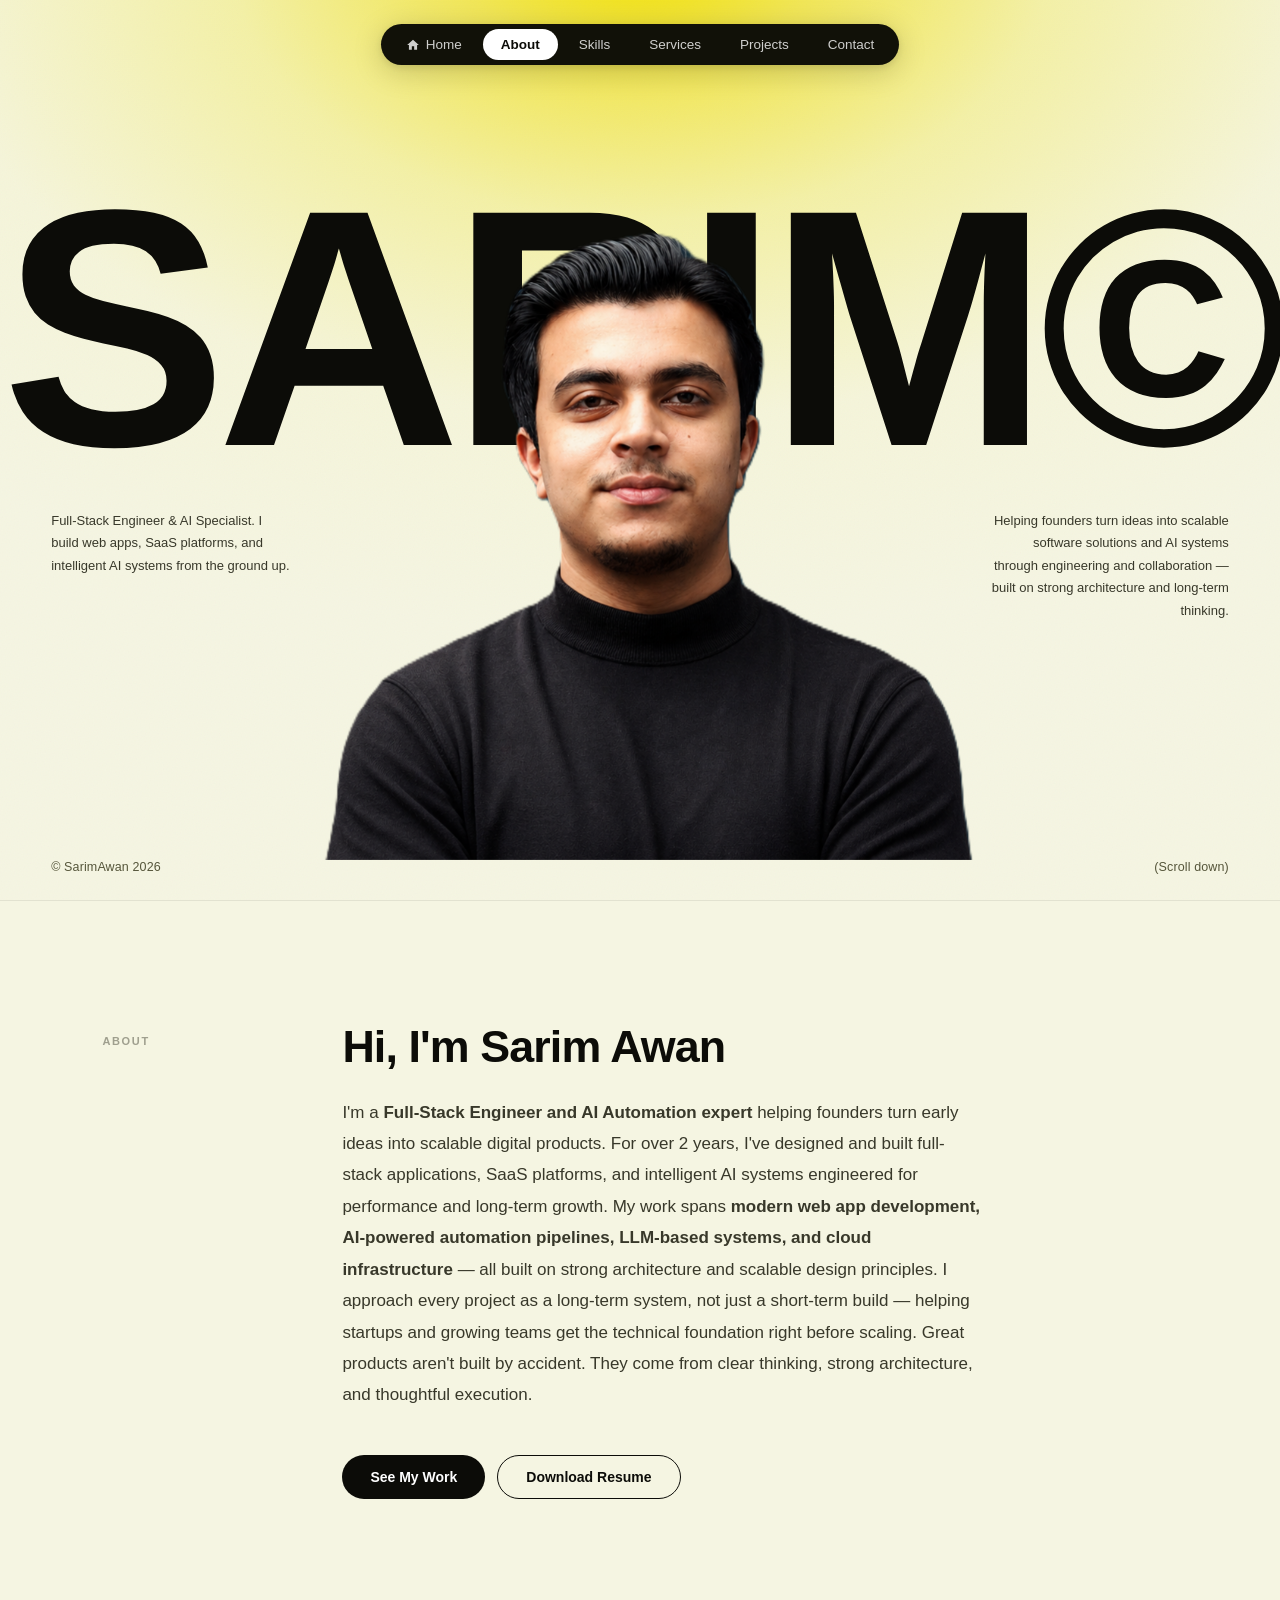
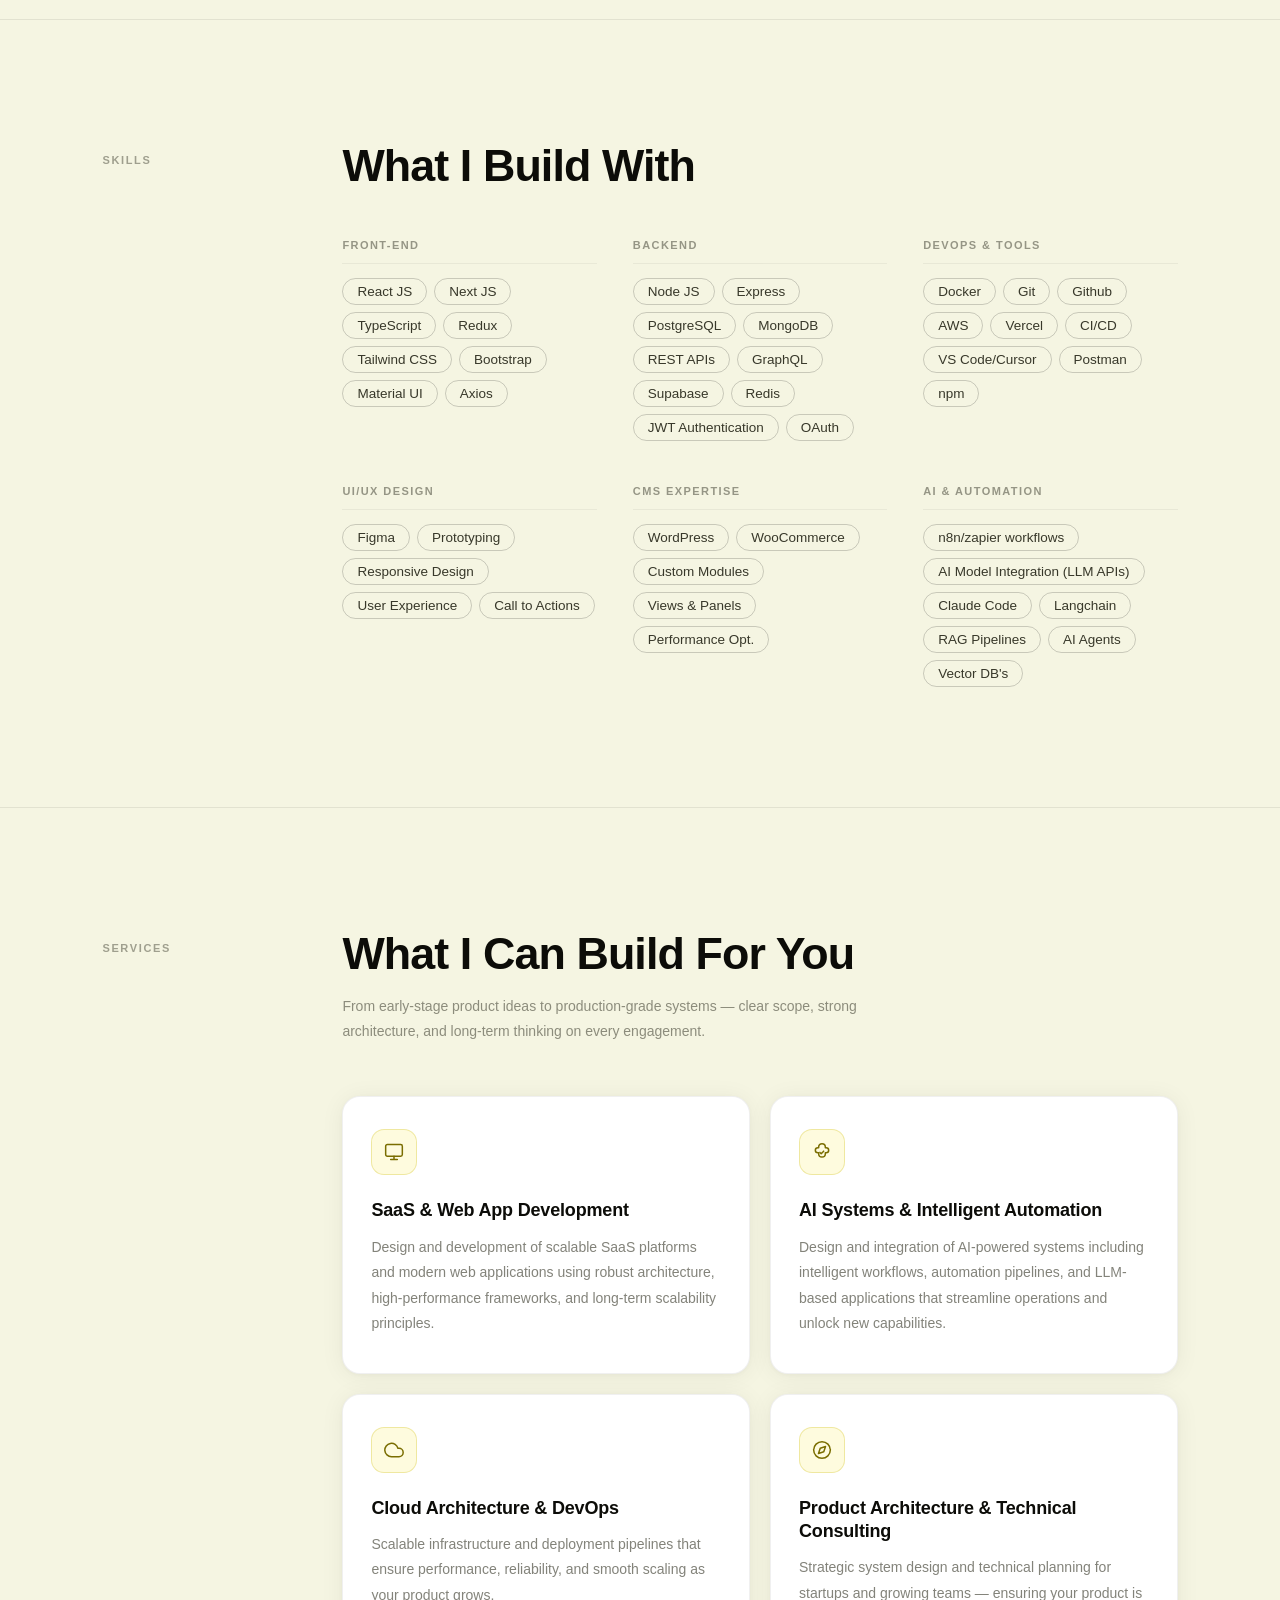
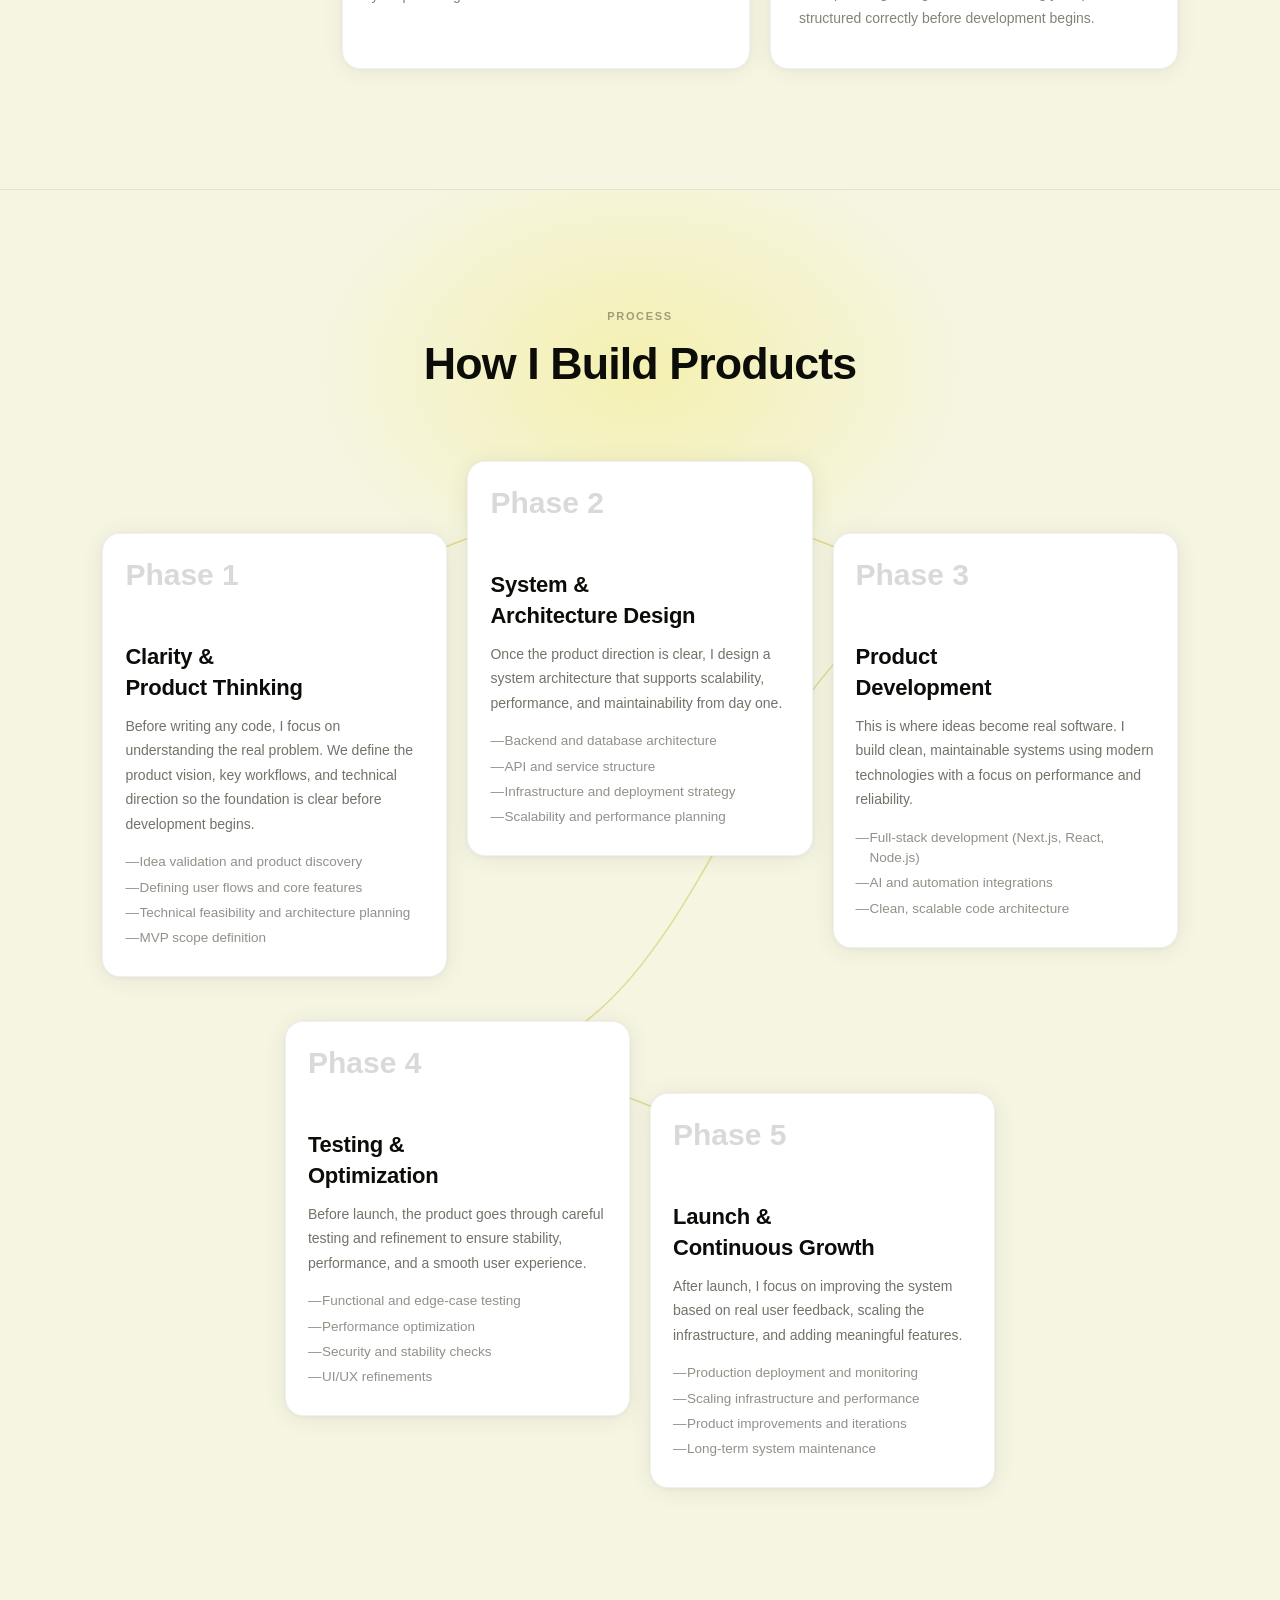
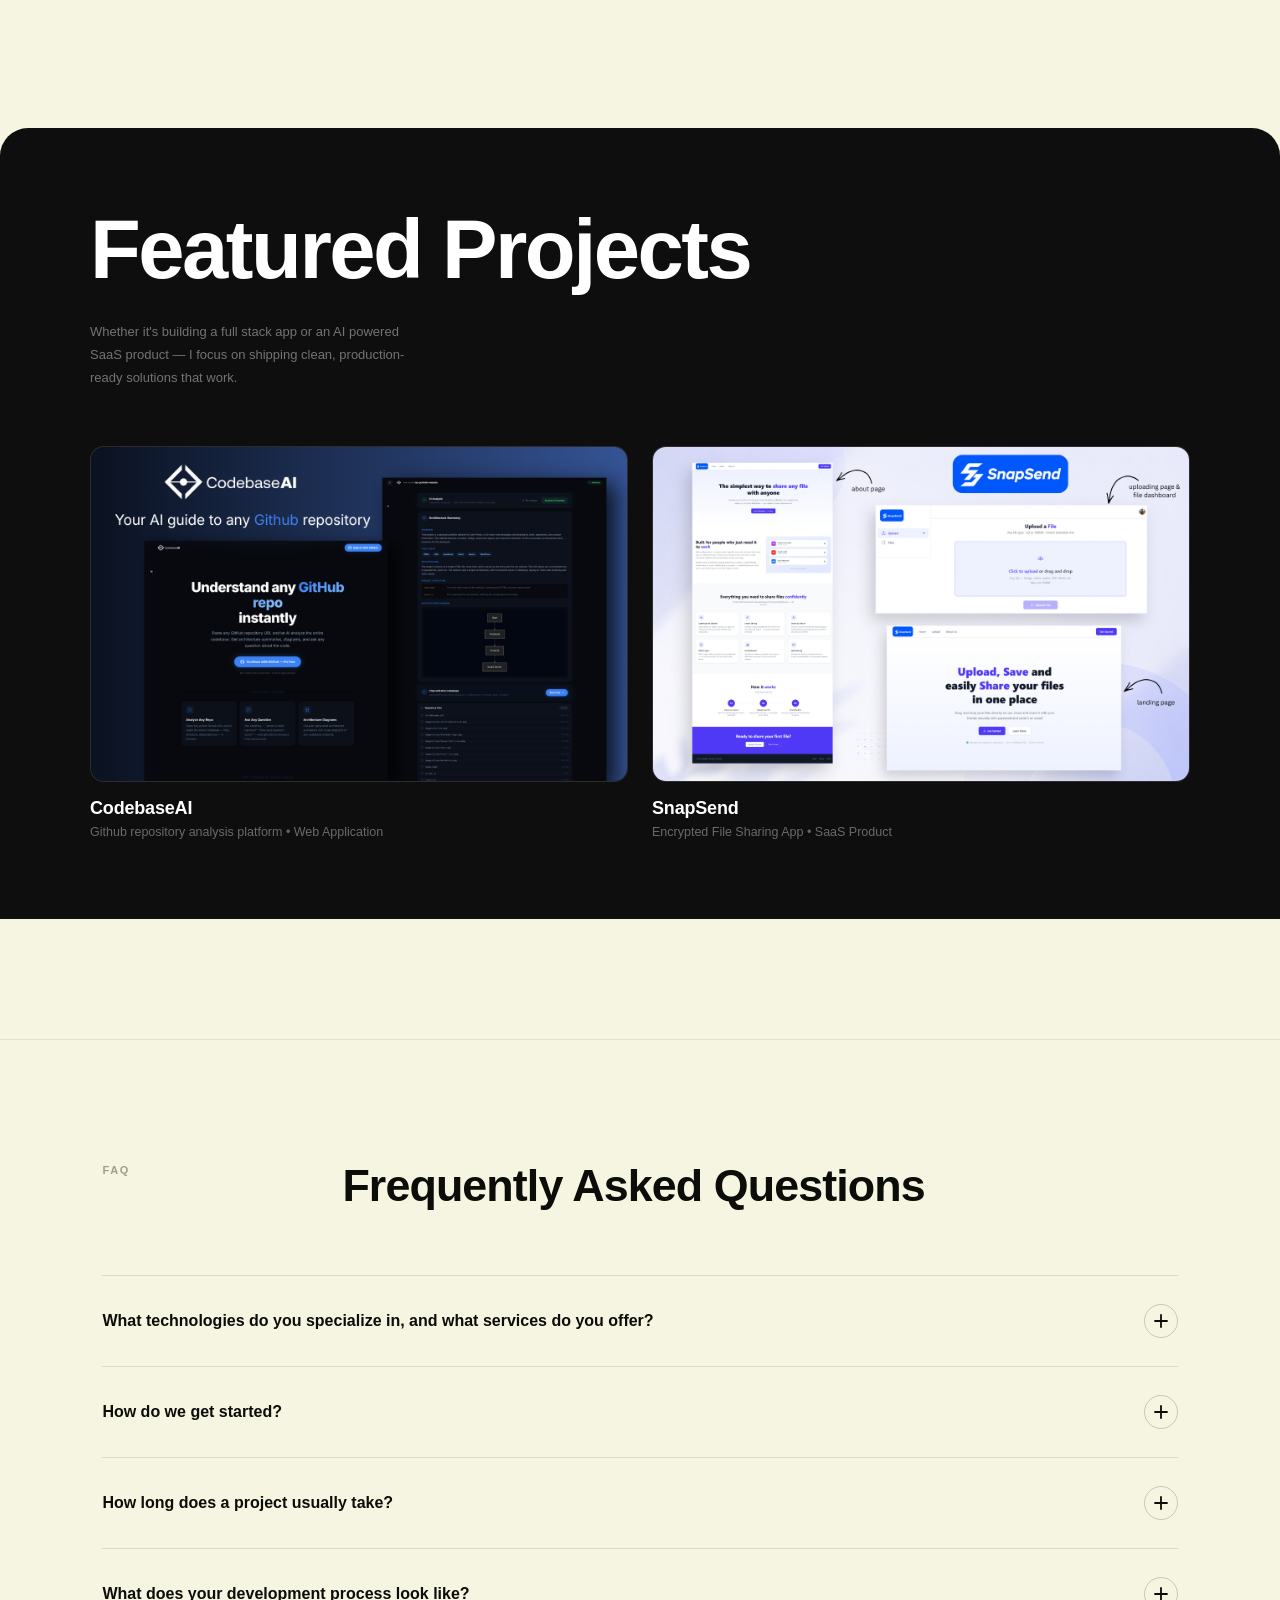
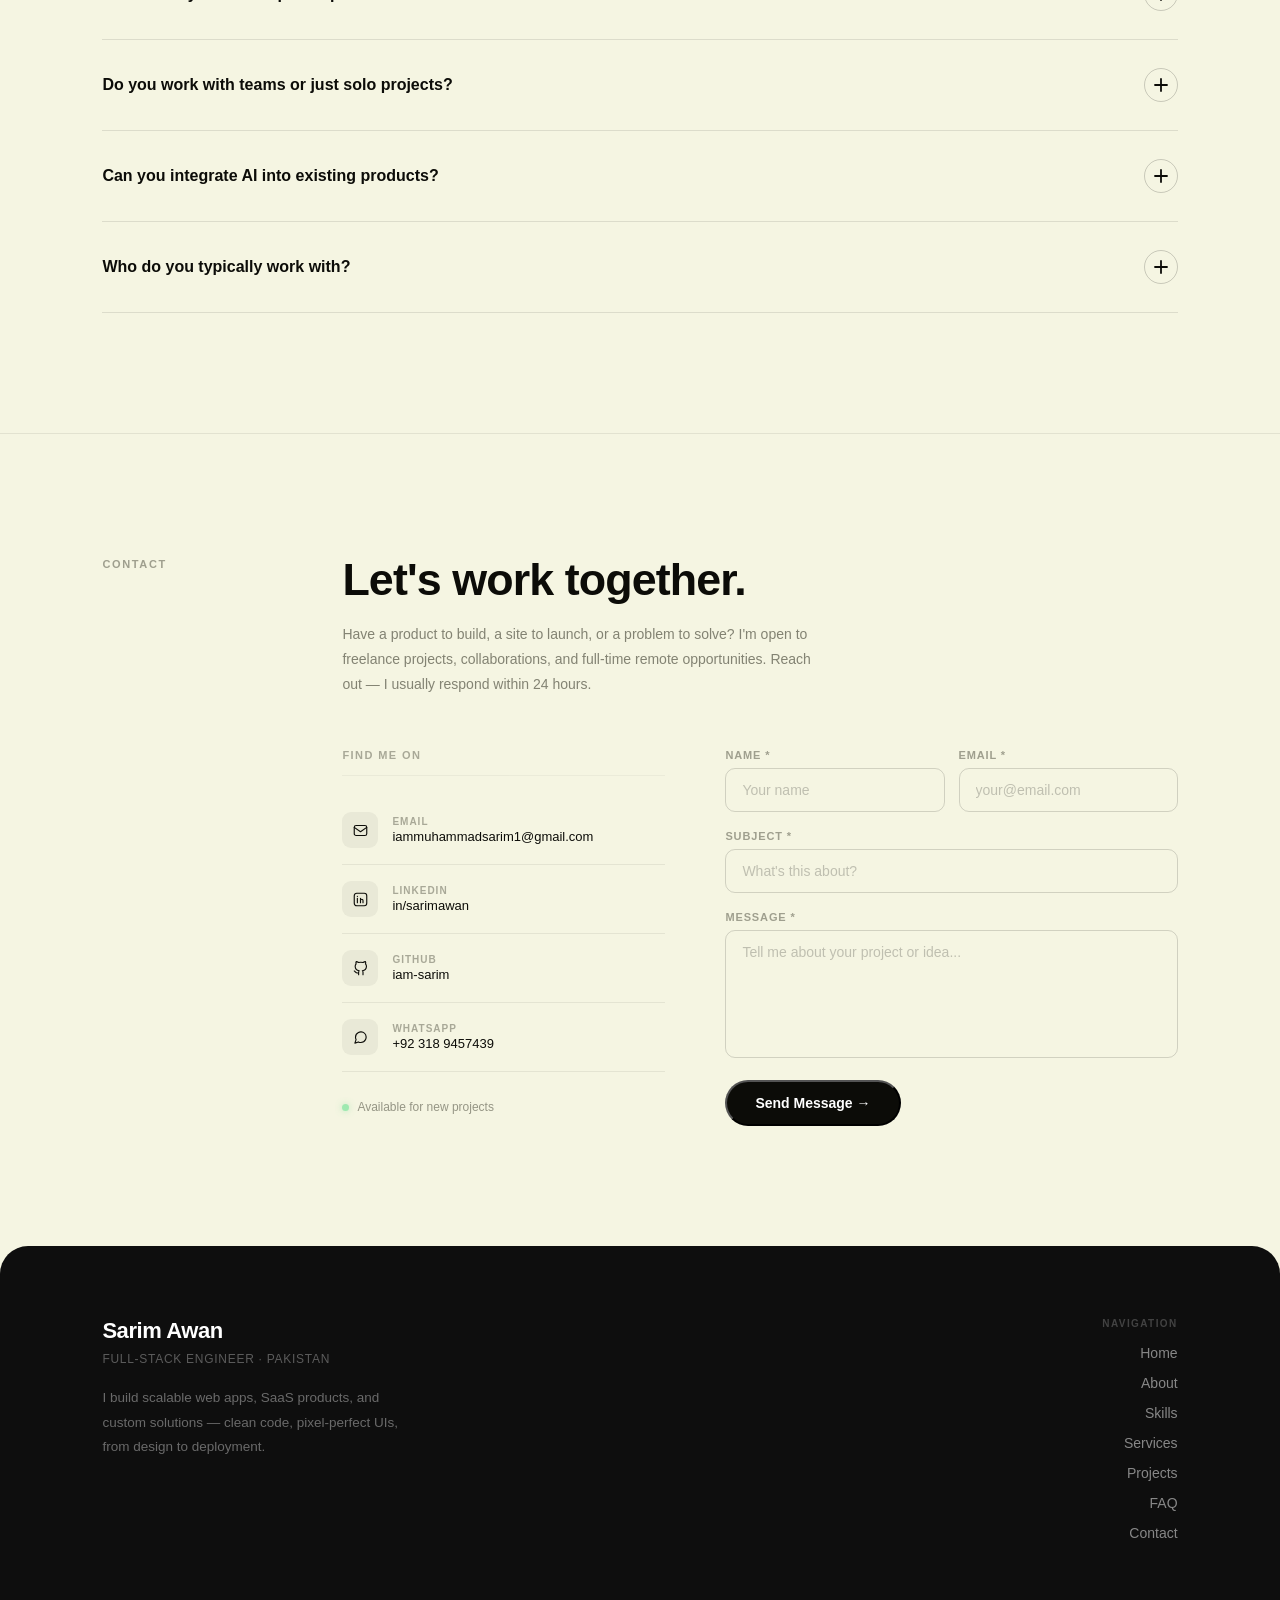
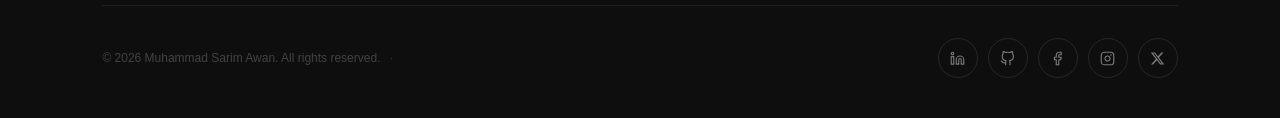
==== commit 2a1a5b65: "change email" ====
--- a/index.html
+++ b/index.html
@@ -815,7 +815,7 @@
                   <div class="contact-link-info">
                     <span class="contact-link-label">Email</span>
                     <span class="contact-link-value"
-                      >msarim.business@gmail.com</span
+                      >iammuhammadsarim1@gmail.com</span
                     >
                   </div>
                 </a>
--- a/style.css
+++ b/style.css
@@ -1,2741 +1,2136 @@
-/* ══════════════════════════════════════════════════════════════════════
-   GOOGLE FONTS
-══════════════════════════════════════════════════════════════════════ */
-@import url("https://fonts.googleapis.com/css2?family=DM+Sans:wght@300;400;500;600;700;800&display=swap");
-
-/* ══════════════════════════════════════════════════════════════════════
-   CSS VARIABLES  (from style.css)
-══════════════════════════════════════════════════════════════════════ */
-:root {
-  --primary-blue: #00d4ff;
-  --secondary-blue: #0066ff;
-  --accent: #00d4ff;
-  --dark-blue: #001a33;
-  --darker-blue: #000d1a;
-  --nav-bg: rgba(0, 13, 26, 0.95);
-  --glow-blue: rgba(0, 212, 255, 0.5);
-  --text-primary: #ffffff;
-  --text-secondary: #a0b3cc;
-  --nav-text: #e8e8e8;
-  --hover-bg: rgba(0, 212, 255, 0.1);
-  --border: rgba(0, 212, 255, 0.15);
-  --code-bg: rgba(0, 26, 51, 0.6);
-  --transition-speed: 0.3s;
-
-  /* Navbar height for spacing calculations */
-  --navbar-height: 80px;
-}
-
-/* ══════════════════════════════════════════════════════════════════════
-   GLOBAL RESET & BASE  (from style.css)
-══════════════════════════════════════════════════════════════════════ */
-* {
+/* ─── RESET ─── */
+*,
+*::before,
+*::after {
   margin: 0;
   padding: 0;
   box-sizing: border-box;
-  /* border: 1px solid red; */
+}
+/* * {
+  border: 1px solid red;
+} */
+/* ─── TOKENS ─── */
+:root {
+  --cream: #f5f5e2;
+  --black: #0c0c08;
+  --text: #38382a;
+  --nav-bg: #111108;
+}
+
+html {
+  scroll-behavior: smooth;
 }
 
 body {
-  font-family: "DM Sans", sans-serif;
-  background: linear-gradient(
-    135deg,
-    #000510 0%,
-    #021227 25%,
-    #001333 50%,
-    #001a40 75%,
-    #002147 100%
-  );
-  color: var(--text-primary);
+  font-family: "Manrope", sans-serif;
+  background: var(--cream);
+  color: var(--black);
   overflow-x: hidden;
-  min-height: 100vh;
-}
-
-/* ══════════════════════════════════════════════════════════════════════
-   NAVBAR  (from Navbar.css)
-══════════════════════════════════════════════════════════════════════ */
-/* Fix: offset sections from fixed navbar on anchor scroll */
-#AboutSection,
-#skillsSection,
-#contact,
-#heroContainer {
-  scroll-margin-top: var(--navbar-height);
-}
-
-.navbar {
-  position: fixed;
-  top: 0;
-  left: 0;
-  right: 0;
-  z-index: 1000;
-  border-bottom: 1px solid var(--border);
-  /* backdrop-filter: blur(20px); */
-  box-shadow: 0 2px 20px rgba(0, 212, 255, 0.1);
-  transition:
-    background var(--transition-speed) cubic-bezier(0.4, 0, 0.2, 1),
-    box-shadow var(--transition-speed) cubic-bezier(0.4, 0, 0.2, 1),
-    border-color var(--transition-speed) cubic-bezier(0.4, 0, 0.2, 1);
-}
-
-.navbar.scrolled {
-  background: rgba(8, 39, 69, 0.95);
-  box-shadow: 0 4px 24px rgba(0, 212, 255, 0.2);
-  border-bottom-color: rgba(0, 212, 255, 0.25);
-}
-
-.nav-container {
-  max-width: 1400px;
-  margin: 0 auto;
-  padding: 0 2rem;
-  display: flex;
-  justify-content: space-between;
-  align-items: center;
-  height: 65px;
-}
-
-/* Logo */
-.logo {
-  font-family: "DM Sans", sans-serif;
-  font-size: 1.5rem;
-  font-weight: 700;
-  color: var(--text-primary);
-  text-decoration: none;
-  letter-spacing: -0.02em;
+}
+
+/* ═══════════════════════════════════
+       HERO
+    ═══════════════════════════════════ */
+.hero {
   position: relative;
-  transition:
-    color var(--transition-speed) ease,
-    text-shadow var(--transition-speed) ease;
-}
-
-.logo::before {
+  width: 100%;
+  height: 100vh;
+  min-height: 600px;
+  display: flex;
+  flex-direction: column;
+  overflow: hidden;
+
+  background:
+    radial-gradient(
+      ellipse 100% 92% at 50% -5%,
+      #f2e100 0%,
+      rgba(240, 222, 0, 0.62) 14%,
+      rgba(241, 232, 60, 0.36) 32%,
+      rgba(246, 244, 180, 0.18) 56%,
+      transparent 82%
+    ),
+    #f5f5e2;
+}
+
+/* Grain overlay */
+.hero::after {
   content: "";
   position: absolute;
-  bottom: -4px;
+  inset: 0;
+  z-index: 0;
+  pointer-events: none;
+  background-image: url("data:image/svg+xml,%3Csvg xmlns='http://www.w3.org/2000/svg' width='300' height='300'%3E%3Cfilter id='g'%3E%3CfeTurbulence type='fractalNoise' baseFrequency='0.72' numOctaves='4' stitchTiles='stitch'/%3E%3C/filter%3E%3Crect width='300' height='300' filter='url(%23g)'/%3E%3C/svg%3E");
+  background-size: 280px 280px;
+  opacity: 0.035;
+}
+
+/* ─── NAVBAR ─── */
+.hero-nav {
+  position: relative;
+  z-index: 100;
+  padding-top: 24px;
+  display: flex;
+  justify-content: center;
+  flex-shrink: 0;
+}
+
+.nav-pill {
+  display: flex;
+  align-items: center;
+  gap: 3px;
+  background: var(--nav-bg);
+  border-radius: 999px;
+  padding: 5px 7px;
+  box-shadow:
+    0 6px 30px rgba(0, 0, 0, 0.18),
+    0 2px 8px rgba(0, 0, 0, 0.1);
+}
+
+.nav-link {
+  display: flex;
+  align-items: center;
+  gap: 6px;
+  text-decoration: none;
+  font-family: "Manrope", sans-serif;
+  font-size: 13.5px;
+  font-weight: 500;
+  color: rgba(255, 255, 255, 0.8);
+  padding: 8px 18px;
+  border-radius: 999px;
+  white-space: nowrap;
+  transition:
+    color 0.2s,
+    background 0.2s;
+}
+
+.nav-link:hover {
+  color: #fff;
+  background: rgba(255, 255, 255, 0.09);
+}
+
+.nav-link.active {
+  background: #fff;
+  color: var(--black);
+  font-weight: 600;
+}
+
+.nav-home-icon {
+  display: flex;
+  align-items: center;
+  flex-shrink: 0;
+}
+
+/* ─── HERO BODY ─── */
+.hero-body {
+  position: relative;
+  flex: 1;
+  min-height: 0;
+  z-index: 1;
+}
+
+/* ── Giant title ──
+       FIX 1: font-weight 700 (was 900) — less heavy, closer to design
+       font-size is overridden by FitText JS
+    */
+.hero-title {
+  font-family: "Unbounded", sans-serif;
+  font-weight: 700;
+  line-height: 0.95;
+  letter-spacing: -0.03em;
+  color: var(--black);
+  text-align: center;
+  white-space: nowrap;
+
+  position: absolute;
+  top: 13%;
   left: 0;
-  width: 0;
-  height: 2px;
-  background: var(--accent);
-  box-shadow: 0 0 10px var(--glow-blue);
-  transition: width var(--transition-speed) cubic-bezier(0.4, 0, 0.2, 1);
-}
-
-.logo:hover::before {
   width: 100%;
-}
-.logo:hover {
-  color: var(--accent);
-  text-shadow: 0 0 20px var(--glow-blue);
-}
-
-/* Desktop Nav */
-.nav-links {
-  display: flex;
-  gap: 3rem;
-  list-style: none;
-  align-items: center;
-}
-
-.nav-links a {
-  color: var(--nav-text);
-  text-decoration: none;
-  font-size: 0.95rem;
-  font-weight: 500;
-  letter-spacing: 0.01em;
-  position: relative;
-  padding: 0.5rem 0;
-  transition:
-    color var(--transition-speed) ease,
-    text-shadow var(--transition-speed) ease;
-}
-
-.nav-links a::after {
-  content: "";
+  z-index: 1;
+  font-size: 14vw; /* overridden by JS */
+
+  animation: titleIn 0.9s 0.05s cubic-bezier(0.22, 1, 0.36, 1) both;
+}
+
+/* ── Profile image ──
+       FIX 2: no max-height cap — image now scales with the
+       percentage-based profile-wrap on every screen size.
+    */
+.profile-wrap {
   position: absolute;
   bottom: 0;
   left: 50%;
-  transform: translateX(-50%) scaleX(0);
-  width: 100%;
-  height: 2px;
-  background: var(--accent);
-  box-shadow: 0 0 10px var(--glow-blue);
-  transition: transform var(--transition-speed) cubic-bezier(0.4, 0, 0.2, 1);
-}
-
-.nav-links a:hover {
-  color: var(--accent);
-  text-shadow: 0 0 10px var(--glow-blue);
-}
-.nav-links a:hover::after {
-  transform: translateX(-50%) scaleX(1);
-}
-
-/* Hamburger */
-.hamburger {
-  display: none;
-  flex-direction: column;
+  transform: translateX(-50%);
+  z-index: 3;
+  height: 92%;
+  display: flex;
+  align-items: flex-end;
+  pointer-events: none;
+  animation: profileIn 1s 0.15s cubic-bezier(0.22, 1, 0.36, 1) both;
+}
+
+.profile-wrap img {
+  height: 100%;
+  /* NO max-height: image scales proportionally with viewport */
+  width: auto;
+  object-fit: contain;
+  object-position: bottom center;
+  display: block;
+}
+
+/* ── Side description texts ──
+       FIX 3: top is set by JS (positionSideTexts) so they always
+       land BELOW the title and never overlap it at any zoom/size.
+       CSS sets the default position; JS overrides top after measuring.
+    */
+.side-text {
+  position: absolute;
+  /* top intentionally unset here — JS sets it after FitText */
+  max-width: 240px;
+  font-size: 13px;
+  line-height: 1.72;
+  color: var(--text);
+  font-weight: 400;
+  z-index: 4;
+  animation: fadeIn 1s 0.4s ease both;
+}
+
+.side-text--left {
+  left: clamp(24px, 4vw, 60px);
+}
+.side-text--right {
+  right: clamp(24px, 4vw, 60px);
+  text-align: right;
+}
+
+/* ─── HERO BAR ─── */
+.hero-bar {
+  position: relative;
+  z-index: 10;
+  flex-shrink: 0;
+  display: flex;
+  justify-content: space-between;
+  align-items: center;
+  padding: 0 clamp(20px, 4vw, 52px) 26px;
+  animation: fadeIn 1s 0.5s ease both;
+}
+
+.hero-bar span {
+  font-size: 12.5px;
+  color: #55553a;
+  font-weight: 400;
+  letter-spacing: 0.01em;
+}
+
+.scroll-cta {
   cursor: pointer;
-  gap: 5px;
-  padding: 0.5rem;
-  background: none;
-  border: none;
-  z-index: 1001;
-}
-
-.hamburger span {
-  display: block;
-  width: 26px;
-  height: 2px;
-  background: var(--primary-blue);
-  box-shadow: 0 0 8px var(--glow-blue);
+  transition: opacity 0.2s;
+}
+.scroll-cta:hover {
+  opacity: 0.5;
+}
+
+/* ─── KEYFRAMES ─── */
+@keyframes titleIn {
+  from {
+    opacity: 0;
+    transform: translateY(-18px);
+  }
+  to {
+    opacity: 1;
+    transform: translateY(0);
+  }
+}
+@keyframes profileIn {
+  from {
+    opacity: 0;
+    transform: translateX(-50%) translateY(24px);
+  }
+  to {
+    opacity: 1;
+    transform: translateX(-50%) translateY(0);
+  }
+}
+@keyframes fadeIn {
+  from {
+    opacity: 0;
+  }
+  to {
+    opacity: 1;
+  }
+}
+
+/* ══════════════════════════════════
+       RESPONSIVE
+    ══════════════════════════════════ */
+
+/* Large tablet */
+@media (max-width: 1100px) {
+  .side-text {
+    max-width: 190px;
+    font-size: 12px;
+  }
+}
+
+/* Small tablet */
+@media (max-width: 900px) {
+  .profile-wrap {
+    height: 84%;
+  }
+  .side-text {
+    max-width: 160px;
+    font-size: 11.5px;
+  }
+  .nav-link {
+    font-size: 12.5px;
+    padding: 7px 15px;
+  }
+}
+
+/* Mobile — side texts drop to bottom corners of hero-body */
+@media (max-width: 640px) {
+  .side-text {
+    display: none;
+  }
+  .hero {
+    min-height: 100dvh;
+  }
+
+  .hero-nav {
+    padding: 16px 12px 0;
+  }
+
+  .nav-pill {
+    max-width: calc(100vw - 24px);
+    overflow-x: auto;
+    scrollbar-width: none;
+    -ms-overflow-style: none;
+  }
+  .nav-pill::-webkit-scrollbar {
+    display: none;
+  }
+
+  .nav-link {
+    font-size: 11.5px;
+    padding: 6px 12px;
+    gap: 5px;
+  }
+
+  .hero-title {
+    top: 8%;
+    letter-spacing: -0.04em;
+  }
+
+  .profile-wrap {
+    height: 76%;
+  }
+
+  /* Override JS top — pin to bottom corners instead */
+  .side-text {
+    top: auto !important;
+    transform: none !important;
+    bottom: 14px;
+    max-width: 36%;
+    font-size: 10px;
+    line-height: 1.5;
+  }
+
+  .hero-bar {
+    padding-bottom: 18px;
+  }
+}
+
+/* Very small */
+@media (max-width: 380px) {
+  .nav-link {
+    font-size: 10.5px;
+    padding: 6px 10px;
+  }
+  .side-text {
+    font-size: 9.5px;
+    max-width: 34%;
+  }
+}
+
+/* ABOUT SECTION */
+
+/* ═══════ ABOUT ═══════ */
+.about {
+  background: var(--cream);
+  padding: 120px clamp(24px, 8vw, 140px);
+  border-top: 1px solid rgba(0, 0, 0, 0.08);
+}
+
+.about-inner {
+  display: grid;
+  grid-template-columns: 180px 1fr;
+  gap: 60px;
+  max-width: 1100px;
+  margin: 0 auto;
+}
+
+.about-label {
+  padding-top: 10px;
+}
+
+.about-label span {
+  font-size: 11px;
+  font-weight: 600;
+  letter-spacing: 0.15em;
+  text-transform: uppercase;
+  color: var(--text);
+  opacity: 0.45;
+}
+
+.about-heading {
+  font-family: "Manrope", sans-serif;
+  font-weight: 700;
+  font-size: clamp(26px, 3.5vw, 48px);
+  line-height: 1.15;
+  letter-spacing: -0.02em;
+  color: var(--black);
+  margin-bottom: 24px;
+}
+
+.about-text {
+  font-size: 17px;
+  line-height: 1.85;
+  color: var(--text);
+  max-width: 640px;
+  margin-bottom: 44px;
+}
+
+.about-buttons {
+  display: flex;
+  gap: 12px;
+  flex-wrap: wrap;
+}
+
+.btn {
+  display: inline-flex;
+  align-items: center;
+  text-decoration: none;
+  font-family: "Manrope", sans-serif;
+  font-size: 14px;
+  font-weight: 600;
+  padding: 13px 28px;
+  border-radius: 999px;
+  white-space: nowrap;
   transition:
-    transform var(--transition-speed) cubic-bezier(0.4, 0, 0.2, 1),
-    opacity var(--transition-speed) ease;
-  transform-origin: center;
-}
-
-.hamburger.active span:nth-child(1) {
-  transform: translateY(7px) rotate(45deg);
-}
-.hamburger.active span:nth-child(2) {
-  opacity: 0;
-  transform: scaleX(0);
-}
-.hamburger.active span:nth-child(3) {
-  transform: translateY(-7px) rotate(-45deg);
-}
-
-/* Mobile Menu */
-.mobile-menu {
-  display: none;
+    opacity 0.2s,
+    background 0.2s,
+    color 0.2s;
+}
+
+.btn--dark {
+  background: var(--black);
+  color: #fff;
+  cursor: pointer;
+}
+
+.btn--dark:hover {
+  opacity: 0.75;
+}
+
+.btn--outline {
+  background: transparent;
+  color: var(--black);
+  border: 1.5px solid var(--black);
+}
+
+.btn--outline:hover {
+  background: var(--black);
+  color: #fff;
+}
+
+@media (max-width: 768px) {
+  .about {
+    padding: 80px clamp(20px, 6vw, 60px);
+  }
+  .about-inner {
+    grid-template-columns: 1fr;
+    gap: 24px;
+  }
+}
+
+@media (max-width: 480px) {
+  .about {
+    padding: 60px 20px;
+  }
+  .about-buttons {
+    flex-direction: column;
+  }
+  .btn {
+    justify-content: center;
+  }
+}
+
+/* ═══════ SKILLS ═══════ */
+.skills {
+  background: var(--cream);
+  padding: 120px clamp(24px, 8vw, 140px);
+  border-top: 1px solid rgba(0, 0, 0, 0.08);
+}
+
+.skills-inner {
+  display: grid;
+  grid-template-columns: 180px 1fr;
+  gap: 60px;
+  max-width: 1100px;
+  margin: 0 auto;
+}
+
+.skills-label {
+  padding-top: 10px;
+}
+
+.skills-label span {
+  font-size: 11px;
+  font-weight: 600;
+  letter-spacing: 0.15em;
+  text-transform: uppercase;
+  color: var(--text);
+  opacity: 0.45;
+}
+
+.skills-heading {
+  font-family: "Manrope", sans-serif;
+  font-weight: 900;
+  font-size: clamp(26px, 3.5vw, 48px);
+  line-height: 1.15;
+  letter-spacing: -0.02em;
+  color: var(--black);
+  margin-bottom: 48px;
+}
+
+.skills-grid {
+  display: grid;
+  grid-template-columns: repeat(3, 1fr);
+  gap: 44px 36px;
+}
+
+.skill-cat-name {
+  font-size: 11px;
+  font-weight: 600;
+  letter-spacing: 0.13em;
+  text-transform: uppercase;
+  color: var(--text);
+  opacity: 0.5;
+  margin-bottom: 14px;
+  padding-bottom: 12px;
+  border-bottom: 1px solid rgba(0, 0, 0, 0.1);
+}
+
+.skill-tags {
+  display: flex;
+  flex-wrap: wrap;
+  gap: 7px;
+}
+
+.skill-tag {
+  display: inline-block;
+  padding: 5px 14px;
+  border: 1px solid rgba(0, 0, 0, 0.18);
+  border-radius: 999px;
+  font-size: 13.5px;
+  font-weight: 500;
+  color: var(--text);
+  font-family: "Manrope", sans-serif;
+  transition:
+    background 0.18s,
+    color 0.18s,
+    border-color 0.18s;
+}
+
+.skill-tag:hover {
+  background: var(--black);
+  color: #fff;
+  border-color: var(--black);
+}
+
+@media (max-width: 900px) {
+  .skills-grid {
+    grid-template-columns: repeat(2, 1fr);
+    gap: 36px 28px;
+  }
+}
+
+@media (max-width: 768px) {
+  .skills {
+    padding: 80px clamp(20px, 6vw, 60px);
+  }
+  .skills-inner {
+    grid-template-columns: 1fr;
+    gap: 24px;
+  }
+}
+
+@media (max-width: 480px) {
+  .skills {
+    padding: 60px 20px;
+  }
+  .skills-grid {
+    grid-template-columns: repeat(2, 1fr);
+    gap: 28px 20px;
+  }
+}
+
+@media (max-width: 360px) {
+  .skills-grid {
+    grid-template-columns: 1fr;
+  }
+}
+
+/* ═══════ PROCESS ═══════ */
+.process {
+  background: var(--cream);
+  padding: 120px clamp(24px, 8vw, 140px) 80px;
+  border-top: 1px solid rgba(0, 0, 0, 0.08);
+  position: relative;
+  overflow: hidden;
+  padding-bottom: 120px;
+}
+
+.process-glow {
   position: absolute;
-  top: 100%;
-  left: 0;
-  right: 0;
-  background: rgb(5, 28, 49);
-  border-bottom: 1px solid var(--border);
-  max-height: 0;
-  overflow: hidden;
-  /* backdrop-filter: blur(20px); */
-  transition: max-height var(--transition-speed) cubic-bezier(0.4, 0, 0.2, 1);
-}
-
-.mobile-menu.active {
-  max-height: 400px;
-  box-shadow: 0 8px 24px rgba(0, 212, 255, 0.15);
-}
-
-.mobile-menu ul {
-  list-style: none;
-  padding: 1.5rem 2rem;
-}
-
-.mobile-menu li {
-  opacity: 0;
-  transform: translateY(-10px);
-  transition:
-    opacity var(--transition-speed) ease,
-    transform var(--transition-speed) ease;
-}
-
-.mobile-menu.active li {
-  opacity: 1;
-  transform: translateY(0);
-}
-.mobile-menu.active li:nth-child(1) {
-  transition-delay: 0.1s;
-}
-.mobile-menu.active li:nth-child(2) {
-  transition-delay: 0.15s;
-}
-.mobile-menu.active li:nth-child(3) {
-  transition-delay: 0.2s;
-}
-.mobile-menu.active li:nth-child(4) {
-  transition-delay: 0.25s;
-}
-
-.mobile-menu a {
-  display: block;
-  color: var(--nav-text);
-  text-decoration: none;
-  font-size: 1.1rem;
-  font-weight: 500;
-  padding: 1rem 0;
-  border-bottom: 1px solid var(--border);
-  transition:
-    color var(--transition-speed) ease,
-    padding-left var(--transition-speed) ease,
-    text-shadow var(--transition-speed) ease;
-  letter-spacing: 0.02em;
-}
-
-.mobile-menu li:last-child a {
-  border-bottom: none;
-}
-.mobile-menu a:hover {
-  color: var(--accent);
-  padding-left: 1rem;
-  text-shadow: 0 0 15px var(--glow-blue);
-}
-
-/* Responsive */
-@media (max-width: 768px) {
-  .nav-container {
-    height: 60px;
-    padding: 0 1rem;
-  }
-  .nav-links {
-    display: none;
-  }
-  .hamburger {
-    display: flex;
-  }
-  .mobile-menu {
-    display: block;
-  }
-  .logo {
-    font-size: 1.3rem;
-  }
-}
-
-@media (max-width: 480px) {
-  .nav-container {
-    height: 58px;
-  }
-  .logo {
-    font-size: 1.2rem;
-  }
-  .mobile-menu ul {
-    padding: 1rem;
-  }
-}
-
-@media (min-width: 769px) and (max-width: 1024px) {
-  .nav-links {
-    gap: 2rem;
-  }
-  .nav-container {
-    padding: 0 2rem;
-    height: 63px;
-  }
-}
-/* ══════════════════════════════════════════════════════════════════════
-   HERO SECTION  (from hero-fixed-v2.css)
-══════════════════════════════════════════════════════════════════════ */
-
-/* Hero Container */
-.hero-container {
-  position: relative;
-  padding-top: var(--navbar-height);
-  min-height: 100vh;
-  display: flex;
-  align-items: center;
-  justify-content: flex-start;
-  flex-direction: column;
-  padding-left: 2rem;
-  padding-right: 2rem;
-  padding-bottom: 4rem;
-}
-
-/* Background Gradient */
-.background-gradient {
+  top: -60px;
+  left: 50%;
+  transform: translateX(-50%);
+  width: 700px;
+  height: 480px;
+  background: radial-gradient(
+    ellipse,
+    rgba(242, 225, 0, 0.22) 0%,
+    transparent 68%
+  );
+  pointer-events: none;
+  z-index: 0;
+}
+
+.process-connector {
   position: absolute;
   top: 0;
   left: 0;
   width: 100%;
   height: 100%;
-  /* background:
-    radial-gradient(
-      ellipse at 20% 20%,
-      rgba(0, 102, 255, 0.3) 0%,
-      transparent 60%
-    ),
-    radial-gradient(
-      ellipse at 80% 80%,
-      rgba(0, 212, 255, 0.25) 0%,
-      transparent 60%
-    ),
-    radial-gradient(
-      ellipse at 50% 50%,
-      rgba(0, 150, 255, 0.15) 0%,
-      transparent 70%
-    ),
-    linear-gradient(
-      135deg,
-      #000510 0%,
-      #000b1a 25%,
-      #001333 50%,
-      #001a40 75%,
-      #002147 100%
-    ); */
-  background:
-    radial-gradient(
-      ellipse at 20% 20%,
-      rgba(0, 102, 255, 0.28) 0%,
-      transparent 60%
-    ),
-    radial-gradient(
-      ellipse at 80% 20%,
-      rgba(0, 212, 255, 0.18) 0%,
-      transparent 65%
-    ),
-    radial-gradient(
-      ellipse at 50% 50%,
-      rgba(0, 150, 255, 0.14) 0%,
-      transparent 70%
-    ),
-    linear-gradient(
-      135deg,
-      #000814 0%,
-      #001022 25%,
-      #001a3a 50%,
-      #00224a 75%,
-      #002a55 100%
-    );
-  z-index: 0;
-  /* animation: gradientShift 20s ease infinite; */
-}
-
-/* @keyframes gradientShift {
-  0%,
-  100% {
-    opacity: 1;
-  }
-  50% {
-    opacity: 0.85;
-  }
-} */
-
-.grain-overlay {
-  position: absolute;
-  top: 0;
-  left: 0;
-  width: 100%;
-  height: 100%;
-  background-image: url("data:image/svg+xml,%3Csvg viewBox='0 0 400 400' xmlns='http://www.w3.org/2000/svg'%3E%3Cfilter id='noiseFilter'%3E%3CfeTurbulence type='fractalNoise' baseFrequency='0.9' numOctaves='4' stitchTiles='stitch'/%3E%3C/filter%3E%3Crect width='100%25' height='100%25' filter='url(%23noiseFilter)' opacity='0.03'/%3E%3C/svg%3E");
-  opacity: 0.6;
   pointer-events: none;
   z-index: 1;
-}
-
-.floating-icons {
-  display: none !important;
-}
-
-/* Loading Screen */
-.loading-screen {
-  position: fixed;
-  z-index: 10;
+  overflow: visible;
+}
+
+.process-connector path {
+  fill: none;
+  stroke: rgba(190, 170, 0, 0.35);
+  stroke-width: 1.5;
+}
+
+.process-connector circle {
+  fill: var(--cream);
+  stroke: rgba(190, 170, 0, 0.6);
+  stroke-width: 1.5;
+}
+
+.process-header {
+  text-align: center;
+  position: relative;
+  z-index: 2;
+  margin-bottom: 72px;
+}
+
+.process-label {
+  display: block;
+  font-size: 11px;
+  font-weight: 600;
+  letter-spacing: 0.15em;
+  text-transform: uppercase;
+  color: var(--text);
+  opacity: 0.45;
+  margin-bottom: 16px;
+}
+
+.process-heading {
+  font-family: "Manrope", sans-serif;
+  font-weight: 900;
+  font-size: clamp(26px, 3.5vw, 48px);
+  line-height: 1.15;
+  letter-spacing: -0.02em;
+  color: var(--black);
+}
+
+/* 6-column grid — gives clean 3+2 centered layout */
+.process-grid {
+  display: grid;
+  grid-template-columns: repeat(6, 1fr);
+  align-items: start;
+  gap: 20px;
+  max-width: 1100px;
+  margin: 0 auto;
+  position: relative;
+  z-index: 2;
+}
+
+/* Row 1 — lo, hi, lo */
+.process-card[data-phase="1"] {
+  grid-column: 1 / 3;
+  grid-row: 1;
+  margin-top: 72px;
+}
+.process-card[data-phase="2"] {
+  grid-column: 3 / 5;
+  grid-row: 1;
+}
+.process-card[data-phase="3"] {
+  grid-column: 5 / 7;
+  grid-row: 1;
+  margin-top: 72px;
+}
+
+/* Row 2 — centered: hi, lo. Cols 2-4 and 4-6 leave col 1 and 6 empty */
+.process-card[data-phase="4"] {
+  grid-column: 2 / 4;
+  grid-row: 2;
+  margin-top: 24px;
+}
+.process-card[data-phase="5"] {
+  grid-column: 4 / 6;
+  grid-row: 2;
+  margin-top: 96px;
+}
+
+/* Card */
+.process-card {
+  background: #fff;
+  border-radius: 18px;
+  padding: 26px 22px 28px;
+  box-shadow:
+    0 2px 24px rgba(0, 0, 0, 0.07),
+    0 1px 4px rgba(0, 0, 0, 0.04);
+  border: 1px solid rgba(0, 0, 0, 0.06);
   display: flex;
   flex-direction: column;
+}
+
+.process-num {
+  display: block;
+  font-family: "Manrope", sans-serif;
+  font-weight: 900;
+  font-size: 30px;
+  color: var(--black);
+  opacity: 0.15;
+  line-height: 1;
+  margin-bottom: 52px;
+}
+
+.process-title {
+  font-family: "Manrope", sans-serif;
+  font-weight: 900;
+  font-size: 22px;
+  line-height: 1.4;
+  letter-spacing: -0.01em;
+  color: var(--black);
+  margin-bottom: 10px;
+}
+
+.process-desc {
+  font-size: 14px;
+  line-height: 1.75;
+  color: var(--text);
+  opacity: 0.7;
+  margin-bottom: 16px;
+}
+
+.process-bullets {
+  list-style: none;
+  display: flex;
+  flex-direction: column;
+  gap: 5px;
+  margin-top: auto;
+}
+
+.process-bullets li {
+  font-size: 13.5px;
+  color: var(--text);
+  opacity: 0.55;
+  padding-left: 14px;
+  position: relative;
+  line-height: 1.5;
+}
+
+.process-bullets li::before {
+  content: "—";
+  position: absolute;
+  left: 0;
+}
+
+/* ── Responsive ── */
+
+/* Tablet: 2-column, no stagger, no connector */
+@media (max-width: 960px) {
+  .process-grid {
+    grid-template-columns: repeat(2, 1fr);
+    gap: 16px;
+  }
+  .process-card[data-phase="1"],
+  .process-card[data-phase="2"],
+  .process-card[data-phase="3"],
+  .process-card[data-phase="4"],
+  .process-card[data-phase="5"] {
+    grid-column: auto;
+    grid-row: auto;
+    margin-top: 0;
+  }
+  /* 5th card centers itself in the last row */
+  .process-card[data-phase="5"] {
+    grid-column: 1 / 3;
+    max-width: 50%;
+    margin: 0 auto;
+  }
+  .process-connector {
+    display: none;
+  }
+  .process-num {
+    font-size: 22px;
+    margin-bottom: 32px;
+  }
+  .process-title {
+    font-size: 20px;
+  }
+  .process-desc,
+  .process-bullets li {
+    font-size: 12px;
+  }
+}
+
+@media (max-width: 768px) {
+  .process {
+    padding: 80px clamp(20px, 6vw, 60px) 60px;
+  }
+}
+
+/* Mobile: single column */
+@media (max-width: 520px) {
+  .process {
+    padding: 60px 20px;
+  }
+  .process-grid {
+    grid-template-columns: 1fr;
+  }
+  .process-card[data-phase="5"] {
+    grid-column: 1;
+    max-width: 100%;
+  }
+  .process-num {
+    margin-bottom: 24px;
+  }
+}
+
+/* ═══════ PROJECTS ═══════ */
+.projects {
+  background: #0e0e0e;
+  padding: 80px clamp(24px, 6vw, 80px);
+  border-radius: 28px 28px 0 0;
+  position: relative;
+  margin-top: 120px;
+}
+
+.projects-heading {
+  font-family: "Manrope", sans-serif;
+  font-weight: 900;
+  font-size: clamp(36px, 6.5vw, 88px);
+  line-height: 1.02;
+  letter-spacing: -0.03em;
+  color: #fff;
+  margin-bottom: 28px;
+}
+
+.projects-header-sub {
+  display: flex;
+  justify-content: space-between;
   align-items: center;
-  gap: 2rem;
-  width: 90%;
-  max-width: 540px;
-  left: 50%;
-  top: 50%;
-  transform: translate(-50%, -50%);
-  transition:
-    opacity 0.6s ease,
-    transform 0.6s ease;
-}
-
-.loading-screen.hidden {
-  opacity: 0;
-  transform: translate(-50%, -50%) scale(0.92);
-  pointer-events: none;
-}
-
-/* Letter Box */
-.letter-box {
-  width: 100%;
-  height: 110px;
-  background: linear-gradient(
-    135deg,
-    rgba(0, 102, 255, 0.15) 0%,
-    rgba(0, 212, 255, 0.08) 100%
-  );
-  border: 2px solid rgba(0, 212, 255, 0.4);
-  border-radius: 12px;
-  display: flex;
-  align-items: center;
-  justify-content: center;
-  position: relative;
-  overflow: hidden;
-  opacity: 0;
-  transform: translateY(-20px);
-  animation: slideIn 0.6s ease forwards;
-  box-shadow:
-    0 0 40px rgba(0, 212, 255, 0.3),
-    inset 0 0 40px rgba(0, 212, 255, 0.15);
-}
-
-@keyframes slideIn {
-  to {
-    opacity: 1;
-    transform: translateY(0);
-  }
-}
-
-.letter {
-  font-family: "DM Sans", sans-serif;
-  font-size: clamp(2.5rem, 8vw, 4rem);
-  font-weight: 700;
-  color: var(--primary-blue);
-  text-shadow:
-    0 0 20px var(--glow-blue),
-    0 0 40px var(--glow-blue),
-    0 0 60px var(--glow-blue);
-  animation: letterGlow 2s ease-in-out infinite alternate;
-}
-
-@keyframes letterGlow {
-  from {
-    text-shadow:
-      0 0 20px var(--glow-blue),
-      0 0 40px var(--glow-blue),
-      0 0 60px var(--glow-blue);
-  }
-  to {
-    text-shadow:
-      0 0 30px var(--glow-blue),
-      0 0 60px var(--glow-blue),
-      0 0 90px var(--glow-blue);
-  }
-}
-
-/* Code Box */
-.code-box {
-  width: 100%;
-  background: var(--code-bg);
-  border: 1px solid rgba(0, 212, 255, 0.3);
-  border-radius: 8px;
-  padding: 1.2rem 1.5rem;
-  font-family: "DM Sans", monospace;
-  font-size: clamp(0.7rem, 2vw, 0.88rem);
-  line-height: 1.6;
-  opacity: 0;
-  transform: translateY(-10px);
-  animation: slideIn 0.6s ease 0.2s forwards;
-  box-shadow: 0 4px 20px rgba(0, 0, 0, 0.4);
-  /* backdrop-filter: blur(10px); */
-  overflow: hidden;
-}
-
-.code-line {
-  opacity: 0;
-  transform: translateX(-10px);
-  white-space: nowrap;
-  overflow: hidden;
-  text-overflow: ellipsis;
-}
-
-.code-line.active {
-  animation: codeLine 0.3s ease forwards;
-}
-
-@keyframes codeLine {
-  to {
-    opacity: 1;
-    transform: translateX(0);
-  }
-}
-
-.comment {
-  color: #6c8ea8;
-}
-.keyword {
-  color: #00d4ff;
-}
-.function-name {
-  color: #4ec9b0;
-}
-.string {
-  color: #ce9178;
-}
-.variable {
-  color: #9cdcfe;
-}
-
-.cursor {
-  display: inline-block;
-  width: 8px;
-  height: 16px;
-  background: var(--primary-blue);
-  margin-left: 2px;
-  vertical-align: middle;
-  /* animation: blink 1s step-end infinite; */
-}
-
-@keyframes blink {
-  50% {
-    opacity: 0;
-  }
-}
-
-/* Loading Bar */
-.loading-container {
-  width: 100%;
-  opacity: 0;
-  transform: translateY(-10px);
-  animation: slideIn 0.6s ease 0.4s forwards;
-}
-
-.loading-text {
-  font-family: "DM Sans", sans-serif;
-  font-size: clamp(0.75rem, 2vw, 0.9rem);
-  color: var(--text-secondary);
-  margin-bottom: 0.5rem;
-  text-align: center;
-}
-
-.loading-bar-bg {
-  width: 100%;
-  height: 4px;
-  background: rgba(0, 212, 255, 0.15);
-  border-radius: 2px;
-  overflow: hidden;
-}
-
-.loading-bar-fill {
-  height: 100%;
-  background: linear-gradient(
-    90deg,
-    var(--secondary-blue),
-    var(--primary-blue)
-  );
-  border-radius: 2px;
-  width: 0%;
-  transition: width 0.08s linear;
-  box-shadow: 0 0 10px var(--glow-blue);
-}
-
-/* Main Hero Content */
-.hero-content {
-  position: relative;
-  z-index: 10;
-  text-align: center;
-  width: 100%;
-  max-width: 900px;
-  opacity: 0;
-  pointer-events: none;
-  transform: scale(0.95);
-  transition:
-    opacity 0.7s ease,
-    transform 0.7s ease;
-  margin-top: 7rem;
-  margin-left: auto;
-  margin-right: auto;
-}
-
-.hero-content.active {
-  opacity: 1;
-  transform: scale(1);
-  pointer-events: auto;
-}
-
-.hero-title {
-  font-family: "DM Sans", sans-serif;
-  font-size: clamp(2.5rem, 8vw, 5.5rem);
-  font-weight: 700;
-  color: var(--primary-blue);
-  margin-bottom: 1rem;
-  /* text-shadow:
-    0 0 4px var(--glow-blue),
-    0 0 10px var(--glow-blue),
-    0 0 15px rgba(0, 213, 255, 0.091); */
-  /* animation: titleGlow 3s ease-in-out infinite alternate; */
-  line-height: 1.1;
-  letter-spacing: -0.02em;
-}
-
-@keyframes titleGlow {
-  from {
-    text-shadow:
-      0 0 30px var(--glow-blue),
-      0 0 60px var(--glow-blue),
-      0 0 90px rgba(0, 212, 255, 0.3);
-  }
-  to {
-    text-shadow:
-      0 0 40px var(--glow-blue),
-      0 0 80px var(--glow-blue),
-      0 0 120px rgba(0, 212, 255, 0.4);
-  }
-}
-
-.hero-subtitle {
-  font-family: "DM Sans", sans-serif;
-  font-size: clamp(1.1rem, 3.5vw, 2rem);
-  font-weight: 400;
-  color: var(--text-primary);
-  margin-bottom: 1.5rem;
-  letter-spacing: 0.5px;
-  min-height: 2.2em;
-}
-
-#typed-suffix {
-  color: var(--primary-blue);
-  font-weight: 500;
-}
-
-.type-cursor {
-  display: inline-block;
-  width: 2px;
-  height: 1.1em;
-  background: var(--primary-blue);
-  margin-left: 1px;
-  vertical-align: middle;
-  animation: blink 0.75s step-end infinite;
-}
-
-.hero-description {
-  font-family: "DM Sans", sans-serif;
-  font-size: clamp(1rem, 2.2vw, 1.2rem);
-  color: var(--text-secondary);
-  line-height: 1.8;
-  margin-bottom: 2.5rem;
-  max-width: 700px;
-  margin-left: auto;
-  margin-right: auto;
-  padding: 0 1rem;
-  font-weight: 400;
-}
-
-.hero-buttons {
-  display: flex;
-  gap: 1.5rem;
-  justify-content: center;
-  flex-wrap: wrap;
-}
-
-.btn {
-  font-family: "DM Sans", sans-serif;
-  font-size: clamp(0.95rem, 2vw, 1.05rem);
-  font-weight: 600;
-  padding: 1rem 2.5rem;
-  border: none;
-  border-radius: 8px;
-  cursor: pointer;
-  transition: all 0.3s ease;
-  text-decoration: none;
+  gap: 32px;
+  margin-bottom: 56px;
+}
+
+.projects-subtitle {
+  font-size: 13px;
+  line-height: 1.75;
+  color: rgba(255, 255, 255, 0.42);
+  max-width: 340px;
+  font-family: "Manrope", sans-serif;
+}
+
+.projects-see-more {
   display: inline-flex;
   align-items: center;
-  gap: 0.5rem;
+  gap: 8px;
+  text-decoration: none;
+  font-family: "Manrope", sans-serif;
+  font-size: 13.5px;
+  font-weight: 500;
+  color: #fff;
+  border: 1.5px solid rgba(255, 255, 255, 0.3);
+  padding: 12px 26px;
+  border-radius: 999px;
   white-space: nowrap;
-}
-
-.btn-primary {
-  background: linear-gradient(
-    135deg,
-    var(--secondary-blue),
-    var(--primary-blue)
-  );
-  color: var(--text-primary);
-  /* box-shadow: 0 2px 10px rgba(0, 212, 255, 0.4); */
-  padding: 15px;
-}
-
-.btn-primary:hover {
-  transform: translateY(-2px);
-  /* box-shadow: 0 6px 30px rgba(0, 212, 255, 0.6); */
-  box-shadow: 0 3px 15px rgba(0, 212, 255, 0.6);
-}
-
-.btn-secondary {
-  background: transparent;
-  color: var(--primary-blue);
-  border: 2px solid var(--primary-blue);
-}
-
-.btn-secondary:hover {
-  background: rgba(0, 212, 255, 0.15);
-  transform: translateY(-2px);
-  box-shadow: 0 4px 20px rgba(0, 212, 255, 0.3);
-}
-
-/* Hero Responsive */
-@media (min-width: 1921px) {
-  .hero-content {
-    max-width: 1100px;
-    margin-top: 8rem;
-  }
-}
-
-@media (min-width: 769px) and (max-width: 1024px) {
-  .hero-content {
-    margin-top: 6rem;
-  }
-}
-
-@media (max-width: 768px) {
-  :root {
-    --navbar-height: 70px;
-  }
-  .hero-container {
-    padding-left: 0.75rem;
-    padding-right: 0.75rem;
-    padding-bottom: 3rem;
-  }
-  .hero-content {
-    margin-top: 5.5rem;
-  }
-  .letter-box {
-    height: 90px;
-  }
-  .hero-buttons {
-    flex-direction: column;
-    align-items: center;
-    gap: 1rem;
-  }
-  .btn {
-    width: 100%;
-    max-width: 300px;
-    justify-content: center;
-    text-align: center;
-    padding: 0.9rem 1.5rem;
-  }
-  .hero-description {
-    padding: 0 0.5rem;
-  }
-  .get-in-touch {
-    font-size: 16px !important;
-    padding: 18px !important;
-  }
-}
-
-@media (max-width: 480px) {
-  :root {
-    --navbar-height: 65px;
-  }
-  .hero-container {
-    padding-bottom: 2.5rem;
-  }
-  .hero-content {
-    margin-top: 5rem;
-  }
-  .loading-screen {
-    gap: 1.2rem;
-    width: 95%;
-  }
-  .code-box {
-    padding: 0.9rem 1rem;
-  }
-  .letter-box {
-    height: 80px;
-  }
-}
-
-@media (max-width: 360px) {
-  .hero-title {
-    font-size: clamp(2rem, 10vw, 2.5rem);
-  }
-  .hero-subtitle {
-    font-size: clamp(0.9rem, 4vw, 1.1rem);
-  }
-  .btn {
-    padding: 0.85rem 2rem;
-  }
-  .hero-content {
-    margin-top: 4.5rem;
-  }
-}
-
-/* ══════════════════════════════════════════════════════════════════════
-   PAGE CONTENT REVEAL  (from page-reveal.css)
-══════════════════════════════════════════════════════════════════════ */
-.page-content {
-  opacity: 0;
-  transform: translateY(16px);
+  flex-shrink: 0;
   transition:
-    opacity 0.7s ease,
-    transform 0.7s ease;
-  pointer-events: none;
-  max-width: 1400px;
-  margin: 0 auto;
-  padding: 4rem 2rem;
-}
-
-.page-content.revealed {
-  opacity: 1;
-  transform: translateY(0);
-  pointer-events: auto;
-}
-
-@media (max-width: 768px) {
-  .page-content {
-    padding: 3rem 0.75rem;
-  }
-}
-
-@media (max-width: 480px) {
-  .page-content {
-    padding: 2.5rem 0.5rem;
-  }
-}
-
-/* ══════════════════════════════════════════════════════════════════════
-   ABOUT SECTION  (from about-claude/about4.css)
-══════════════════════════════════════════════════════════════════════ */
-.about-root {
-  display: flex;
-  align-items: center;
-  justify-content: center;
-  padding: 70px 24px;
-  font-family: "DM Sans", sans-serif; /* ✦ set once — all children inherit */
-  position: relative;
+    background 0.2s,
+    border-color 0.2s;
+}
+
+.projects-see-more:hover {
+  background: rgba(255, 255, 255, 0.07);
+  border-color: rgba(255, 255, 255, 0.6);
+}
+
+/* ── Auto-adaptive grid ──
+   auto-fit + minmax means:
+   • 1–2 projects → cards stretch to fill (looks great)
+   • 3   projects → 3 columns (matches design)
+   • 4   projects → 3 + 1 (last card wider, highlighting it)
+   • 5   projects → 3 + 2
+   • 6   projects → 3 + 3 (matches design)
+   Add/remove cards freely — layout self-adjusts.
+*/
+.projects-grid {
+  display: grid;
+  grid-template-columns: repeat(auto-fit, minmax(300px, 1fr));
+  gap: 24px;
+}
+
+.project-card {
+  display: flex;
+  flex-direction: column;
+  cursor: pointer;
+  text-decoration: none;
+}
+
+/* Image container — 16:10 ratio, rounded corners */
+.project-img-wrap {
+  width: 100%;
+  aspect-ratio: 16 / 10;
+  border-radius: 14px;
   overflow: hidden;
-  margin-top: 50px;
-  contain: layout style; /* ✦ isolates paint/layout from rest of page */
-}
-
-.about-container {
-  max-width: 1080px;
-  width: 100%;
-  display: grid;
-  grid-template-columns: 1fr 1fr;
-  gap: 70px;
-  align-items: center;
-  position: relative;
-  z-index: 1;
-}
-
-/* ── Image Side ───────────────────────────────────── */
-.about-image-side {
-  display: flex;
-  align-items: center;
-  justify-content: center;
-  position: relative;
-}
-
-.image-wrapper {
-  position: relative;
-  width: 380px;
-  height: 380px;
-  display: flex;
-  align-items: center;
-  justify-content: center;
-}
-
-/* ── Glow layers ──────────────────────────────────── */
-/* ✦ will-change + translateZ promote to GPU compositor layer,
-      eliminating CPU repaint on every animation frame           */
-.glow-layer {
-  position: absolute;
-  inset: -30px;
-  border-radius: 50%;
-  pointer-events: none;
-  will-change: transform, opacity;
-  transform: translateZ(0);
-}
-
-.glow-layer-1 {
-  background: radial-gradient(
-    circle,
-    rgba(0, 212, 255, 0.38) 0%,
-    rgba(0, 102, 255, 0.18) 45%,
-    transparent 72%
-  );
-  /* filter: blur(14px); */
-  /* animation: glowDrift1 5s ease-in-out infinite; */
-}
-.glow-layer-2 {
-  background: radial-gradient(
-    circle,
-    rgba(0, 140, 255, 0.28) 0%,
-    transparent 65%
-  );
-  /* filter: blur(20px); */
-  /* animation: glowDrift2 6.5s ease-in-out infinite 1s; */
-}
-.glow-layer-3 {
-  background: radial-gradient(
-    circle,
-    rgba(0, 212, 255, 0.15) 0%,
-    transparent 60%
-  );
-  /* filter: blur(28px); */
-  /* animation: glowDrift3 4.8s ease-in-out infinite 2s; */
-}
-
-@keyframes glowDrift1 {
-  0%,
-  100% {
-    transform: translate(0, 0);
-    opacity: 0.85;
-  }
-  25% {
-    transform: translate(6px, -8px);
-    opacity: 1;
-  }
-  50% {
-    transform: translate(-4px, 8px);
-    opacity: 0.75;
-  }
-  75% {
-    transform: translate(-7px, -4px);
-    opacity: 1;
-  }
-}
-@keyframes glowDrift2 {
-  0%,
-  100% {
-    transform: translate(0, 0);
-    opacity: 0.7;
-  }
-  33% {
-    transform: translate(-8px, 6px);
-    opacity: 0.95;
-  }
-  66% {
-    transform: translate(7px, -5px);
-    opacity: 0.6;
-  }
-}
-@keyframes glowDrift3 {
-  0%,
-  100% {
-    transform: translate(0, 0);
-    opacity: 0.6;
-  }
-  40% {
-    transform: translate(5px, 9px);
-    opacity: 0.9;
-  }
-  80% {
-    transform: translate(-6px, -6px);
-    opacity: 0.5;
-  }
-}
-
-/* ── Profile circle ───────────────────────────────── */
-.image-circle {
-  position: relative;
-  width: 330px;
-  height: 330px;
-  border-radius: 50%;
-  overflow: hidden;
-  background: #016dba;
-  border: 1.5px solid rgba(0, 212, 255, 0.3);
-  z-index: 2;
-  display: flex;
-  align-items: center;
-  justify-content: center;
-}
-
-.image-circle img {
+  background: #1c1c1c;
+  margin-bottom: 16px;
+  border: 1px solid rgba(255, 255, 255, 0.07);
+  flex-shrink: 0;
+}
+
+.project-img-wrap img {
   width: 100%;
   height: 100%;
   object-fit: cover;
-  object-position: top; /* ✦ single axis — simpler compositing */
+  object-position: top;
+  display: block;
+  transition: transform 0.45s ease;
+}
+
+.project-card:hover .project-img-wrap img {
+  transform: scale(1.04);
+}
+
+.project-name {
+  font-family: "Manrope", sans-serif;
+  font-weight: 900;
+  font-size: 18px;
+  color: #fff;
+  margin-bottom: 6px;
+  letter-spacing: -0.01em;
+}
+
+.project-cat {
+  font-size: 12.5px;
+  color: rgba(255, 255, 255, 0.38);
+  font-family: "Manrope", sans-serif;
+  font-weight: 400;
+}
+
+/* ── Responsive ── */
+@media (max-width: 900px) {
+  .projects {
+    padding: 64px clamp(20px, 5vw, 48px);
+    border-radius: 20px 20px 0 0;
+  }
+  .projects-grid {
+    gap: 18px;
+  }
+}
+
+@media (max-width: 768px) {
+  .projects-header-sub {
+    flex-direction: column;
+    align-items: flex-start;
+    gap: 20px;
+    margin-bottom: 36px;
+  }
+  .projects-grid {
+    grid-template-columns: repeat(auto-fit, minmax(260px, 1fr));
+    gap: 16px;
+  }
+  .projects-heading {
+    margin-bottom: 20px;
+  }
+}
+
+@media (max-width: 480px) {
+  .projects {
+    padding: 52px 16px;
+    border-radius: 16px 16px 0 0;
+  }
+  .projects-grid {
+    grid-template-columns: 1fr;
+  }
+  .project-name {
+    font-size: 14px;
+  }
+}
+.projects-inner {
+  max-width: 1100px;
+  margin: 0 auto;
+}
+
+/* ═══════ FAQ ═══════ */
+.faq {
+  background: var(--cream);
+  padding: 120px clamp(24px, 8vw, 140px);
+  border-top: 1px solid rgba(0, 0, 0, 0.08);
+  margin-top: 120px;
+}
+
+.faq-inner {
+  max-width: 1100px;
+  margin: 0 auto;
+}
+
+.faq-header {
+  display: grid;
+  grid-template-columns: 180px 1fr;
+  gap: 60px;
+  margin-bottom: 64px;
+}
+
+.faq-label span {
+  font-size: 11px;
+  font-weight: 600;
+  letter-spacing: 0.15em;
+  text-transform: uppercase;
+  color: var(--text);
+  opacity: 0.45;
+}
+
+.faq-heading {
+  font-family: "Manrope", sans-serif;
+  font-weight: 900;
+  font-size: clamp(26px, 3.5vw, 48px);
+  line-height: 1.15;
+  letter-spacing: -0.02em;
+  color: var(--black);
+}
+
+/* ── Accordion ── */
+.faq-list {
+  border-top: 1px solid rgba(0, 0, 0, 0.1);
+}
+
+.faq-item {
+  border-bottom: 1px solid rgba(0, 0, 0, 0.1);
+}
+
+.faq-question {
+  display: flex;
+  justify-content: space-between;
+  align-items: center;
+  gap: 24px;
+  padding: 28px 0;
+  cursor: pointer;
+  user-select: none;
+}
+
+.faq-q-text {
+  font-family: "Manrope", sans-serif;
+  font-size: 16px;
+  font-weight: 600;
+  color: var(--black);
+  line-height: 1.4;
+}
+
+/* Plus/minus circle icon */
+.faq-icon {
+  width: 34px;
+  height: 34px;
   border-radius: 50%;
-}
-
-/* ── Watermark ────────────────────────────────────── */
-.watermark {
-  position: absolute;
-  bottom: -22px;
-  left: 50%;
-  transform: translateX(-50%);
-  font-size: 46px;
-  font-weight: 800;
-  color: rgba(0, 212, 255, 0.05);
-  white-space: nowrap;
-  letter-spacing: 7px;
-  pointer-events: none;
-  z-index: 0;
-  text-transform: uppercase;
-  /* ✦ duplicate font-family removed */
-}
-
-/* ── Floating icons ───────────────────────────────── */
-/* ✦ will-change + translateZ = GPU-composited float animation
-      backdrop-filter removed — saves 4 expensive compositing layers */
-.float-icon {
-  position: absolute;
-  width: 62px;
-  height: 62px;
-  border-radius: 13px;
-  background: rgba(
-    0,
-    36,
-    87,
-    0.7
-  ); /* ✦ slightly more opaque compensates for no backdrop-filter */
-  border: 1px solid rgba(0, 212, 255, 0.28);
-  display: flex;
-  align-items: center;
-  justify-content: center;
-  box-shadow: 0 0 14px rgba(0, 212, 255, 0.12);
-  z-index: 5;
-  will-change: transform;
-  transform: translateZ(0);
-}
-
-.float-icon img {
-  width: 38px;
-  height: 38px;
-  object-fit: contain;
-}
-
-.icon-tl {
-  top: 20px;
-  left: 0;
-  animation: floatUD 3.4s ease-in-out infinite 0s;
-}
-.icon-tr {
-  top: 20px;
-  right: 0;
-  animation: floatUD 3.8s ease-in-out infinite 0.6s;
-}
-.icon-bl {
-  bottom: 30px;
-  left: 0;
-  animation: floatUD 3.6s ease-in-out infinite 1.1s;
-}
-.icon-br {
-  bottom: 30px;
-  right: 0;
-  animation: floatUD 4s ease-in-out infinite 1.7s;
-}
-
-@keyframes floatUD {
-  0%,
-  100% {
-    transform: translateY(0);
-  }
-  50% {
-    transform: translateY(-10px);
-  }
-}
-
-/* ── Text Side ────────────────────────────────────── */
-.about-text-side {
-  display: flex;
-  flex-direction: column;
-  gap: 20px;
-}
-
-.section-label {
-  font-size: 12px;
-  font-weight: 500;
-  color: #00d4ff;
-  letter-spacing: 3px;
-  text-transform: uppercase;
-}
-
-.about-heading {
-  font-size: clamp(28px, 3.5vw, 44px);
-  font-weight: 700;
-  color: #fff;
-  line-height: 1.15;
-}
-
-.about-heading span {
-  background: linear-gradient(90deg, #00d4ff, #0066ff);
-  -webkit-background-clip: text;
-  -webkit-text-fill-color: transparent;
-  background-clip: text;
-}
-
-.about-description {
-  font-size: 18px;
-  color: rgba(255, 255, 255, 0.806);
-  line-height: 1.82;
-}
-
-.about-description strong {
-  color: #00d4ff;
-  font-weight: 600;
-}
-
-/* ── Experience badge ─────────────────────────────── */
-.exp-badge {
-  display: inline-flex;
-  align-items: center;
-  gap: 12px;
-  background: rgba(0, 212, 255, 0.07);
-  border: 1px solid rgba(0, 212, 255, 0.22);
-  border-radius: 12px;
-  padding: 12px 18px;
-  width: fit-content;
-}
-
-.exp-icon {
-  width: 38px;
-  height: 38px;
-  border-radius: 10px;
-  background: rgba(0, 212, 255, 0.12);
+  border: 1.5px solid rgba(0, 0, 0, 0.18);
   display: flex;
   align-items: center;
   justify-content: center;
   flex-shrink: 0;
-}
-
-.exp-text strong {
-  display: block;
+  transition:
+    background 0.22s,
+    border-color 0.22s;
+}
+
+.faq-icon svg {
+  transition: transform 0.32s ease;
+}
+
+.faq-item.open .faq-icon {
+  background: var(--black);
+  border-color: var(--black);
+}
+
+.faq-item.open .faq-icon svg {
+  transform: rotate(45deg);
+}
+
+.faq-icon svg line {
+  stroke: var(--black);
+  transition: stroke 0.22s;
+}
+
+.faq-item.open .faq-icon svg line {
+  stroke: #fff;
+}
+
+/* Smooth height animation using grid trick */
+.faq-answer-wrap {
+  display: grid;
+  grid-template-rows: 0fr;
+  transition: grid-template-rows 0.38s ease;
+}
+
+.faq-item.open .faq-answer-wrap {
+  grid-template-rows: 1fr;
+}
+
+.faq-answer-inner {
+  overflow: hidden;
+  min-height: 0;
+}
+
+.faq-answer {
+  font-size: 14.5px;
+  line-height: 1.85;
+  color: var(--text);
+  opacity: 0.7;
+  padding-bottom: 30px;
+  max-width: 700px;
+  font-family: "Manrope", sans-serif;
+}
+
+@media (max-width: 768px) {
+  .faq {
+    padding: 80px clamp(20px, 6vw, 60px);
+  }
+  .faq-header {
+    grid-template-columns: 1fr;
+    gap: 20px;
+    margin-bottom: 44px;
+  }
+  .faq-q-text {
+    font-size: 14.5px;
+  }
+  .faq-answer {
+    font-size: 13.5px;
+  }
+}
+
+@media (max-width: 480px) {
+  .faq {
+    padding: 60px 20px;
+  }
+  .faq-question {
+    padding: 22px 0;
+    gap: 16px;
+  }
+  .faq-q-text {
+    font-size: 13.5px;
+  }
+}
+
+/* ═══════ CONTACT ═══════ */
+.contact {
+  background: var(--cream);
+  padding: 120px clamp(24px, 8vw, 140px);
+  border-top: 1px solid rgba(0, 0, 0, 0.08);
+}
+
+.contact-inner {
+  display: grid;
+  grid-template-columns: 180px 1fr;
+  gap: 60px;
+  max-width: 1100px;
+  margin: 0 auto;
+}
+
+.contact-label span {
+  font-size: 11px;
+  font-weight: 600;
+  letter-spacing: 0.15em;
+  text-transform: uppercase;
+  color: var(--text);
+  opacity: 0.45;
+}
+
+.contact-heading {
+  font-family: "Manrope", sans-serif;
+  font-weight: 900;
+  font-size: clamp(26px, 3.5vw, 48px);
+  line-height: 1.15;
+  letter-spacing: -0.02em;
+  color: var(--black);
+  margin-bottom: 16px;
+}
+
+.contact-subtext {
   font-size: 14px;
+  line-height: 1.8;
+  color: var(--text);
+  opacity: 0.6;
+  max-width: 480px;
+  margin-bottom: 52px;
+  font-family: "Manrope", sans-serif;
+}
+
+/* ── Two columns: links left, form right ── */
+.contact-body {
+  display: grid;
+  grid-template-columns: 1fr 1.4fr;
+  gap: 60px;
+  align-items: start;
+}
+
+/* ── Contact links ── */
+.contact-links-heading {
+  font-size: 11px;
   font-weight: 600;
-  color: #e0f4ff;
-}
-.exp-text span {
-  font-size: 12px;
-  color: rgba(160, 200, 230, 0.6);
-}
-
-/* ── CTA buttons ──────────────────────────────────── */
-.about-cta {
-  display: flex;
-  gap: 13px;
-  flex-wrap: wrap;
-}
-
-.btn-primary {
-  padding: 12px 26px;
-  border-radius: 10px;
-  background: linear-gradient(135deg, #0066ff, #00d4ff);
-  color: #fff;
-  font-size: 14px;
-  font-weight: 500;
-  border: none;
-  cursor: pointer;
-  transition:
-    opacity 0.2s,
-    transform 0.2s;
-}
-.btn-primary:hover {
-  opacity: 0.85;
-  transform: translateY(-1px);
-}
-
-/* ✦ now a plain <a> — no nested button needed */
-.btn-outline {
-  display: inline-block;
-  padding: 12px 26px;
-  border-radius: 10px;
-  background: transparent;
-  color: rgba(180, 215, 240, 0.85);
-  font-size: 14px;
-  font-weight: 500;
-  border: 1px solid rgba(0, 212, 255, 0.35);
-  cursor: pointer;
+  letter-spacing: 0.13em;
+  text-transform: uppercase;
+  color: var(--text);
+  opacity: 0.4;
+  margin-bottom: 20px;
+  padding-bottom: 14px;
+  border-bottom: 1px solid rgba(0, 0, 0, 0.1);
+  font-family: "Manrope", sans-serif;
+}
+
+.contact-links {
+  display: flex;
+  flex-direction: column;
+  gap: 0;
+}
+
+.contact-link {
+  display: flex;
+  align-items: center;
+  gap: 14px;
   text-decoration: none;
-  transition:
-    background 0.2s,
-    transform 0.2s;
-}
-.btn-outline:hover {
-  background: rgba(0, 212, 255, 0.08);
-  transform: translateY(-1px);
-}
-
-/* ── Responsive ───────────────────────────────────── */
-@media (max-width: 960px) {
-  .about-container {
-    grid-template-columns: 1fr;
-    gap: 44px;
-    text-align: center;
-  }
-  .about-image-side {
-    justify-content: center;
-  }
-  .image-wrapper {
-    width: 300px;
-    height: 300px;
-  }
-  .image-circle {
-    width: 264px;
-    height: 264px;
-  }
-  .watermark {
-    font-size: 32px;
-  }
-  .about-cta {
-    justify-content: center;
-  }
-  .exp-badge {
-    margin: 0 auto;
-  }
-  .icon-tl {
-    top: 10px;
-    left: 2px;
-  }
-  .icon-tr {
-    top: 10px;
-    right: 2px;
-  }
-  .icon-bl {
-    bottom: 18px;
-    left: 2px;
-  }
-  .icon-br {
-    bottom: 18px;
-    right: 2px;
-  }
-}
-
-@media (max-width: 520px) {
-  .about-root {
-    padding: 50px 10px;
-  }
-  .about-container {
-    gap: 32px;
-  }
-  .image-wrapper {
-    width: 260px;
-    height: 260px;
-  }
-  .image-circle {
-    width: 228px;
-    height: 228px;
-  }
-  .watermark {
-    font-size: 24px;
-    letter-spacing: 5px;
-  }
-  .float-icon {
-    width: 42px;
-    height: 42px;
-    border-radius: 10px;
-  }
-  .float-icon img {
-    width: 30px;
-    height: 30px;
-  }
-  .about-heading {
-    font-size: 25px;
-  }
-  .btn-primary,
-  .btn-outline {
-    /* padding: 11px 20px; */
-    padding: 16px;
-    font-size: 13px;
-  }
-}
-
-@media (max-width: 380px) {
-  .image-wrapper {
-    width: 230px;
-    height: 230px;
-  }
-  .image-circle {
-    width: 200px;
-    height: 200px;
-  }
-  .float-icon {
-    width: 36px;
-    height: 36px;
-  }
-  .float-icon img {
-    width: 25px;
-    height: 25px;
-  }
-  .watermark {
-    font-size: 20px;
-  }
-}
-/* ══════════════════════════════════════════════════════════════════════
-   SKILLS SECTION  (from skills-section/skills.css)
-══════════════════════════════════════════════════════════════════════ */
-.skills-section {
-  padding: 100px 20px 120px;
-  max-width: 1200px;
-  margin: 0 auto;
-  contain: layout style; /* ✦ isolates paint/layout from rest of page */
-}
-
-/* ── Section header ───────────────────────────────── */
-.section-header {
-  text-align: center;
-  margin-bottom: 80px;
-}
-
-.section-header h2 {
-  font-size: clamp(2.5rem, 5vw, 3.5rem);
-  font-weight: 700;
-  margin-bottom: 15px;
-  background: linear-gradient(
-    135deg,
-    var(--primary-blue),
-    var(--secondary-blue)
-  );
-  -webkit-background-clip: text;
-  -webkit-text-fill-color: transparent;
-  background-clip: text;
-}
-
-.section-header p {
-  font-size: 1.1rem;
-  color: rgba(0, 212, 255, 0.65);
-  font-weight: 400;
-}
-
-/* ── Grid layout ──────────────────────────────────── */
-.skills-grid {
-  display: grid;
-  grid-template-columns: repeat(3, 1fr);
-  gap: 25px;
-}
-
-/* ✦ Only declare non-default spans — span 1 is implicit */
-.skill-card:nth-child(1) {
-  grid-column: span 2;
-}
-.skill-card:nth-child(7) {
-  grid-column: span 2;
-}
-
-/* ── Card ─────────────────────────────────────────── */
-.skill-card {
-  background: rgba(0, 26, 51, 0.5);
-  border: 2px solid rgba(0, 212, 255, 0.15);
-  border-radius: 24px;
-  padding: 35px 28px;
-  position: relative;
-  cursor: pointer;
-  /* backdrop-filter: blur(10px); */
-  will-change: transform; /* ✦ GPU-promotes card before hover */
-  transform: translateZ(0); /* ✦ forces compositor layer now    */
-  /* ✦ only transition the properties that actually change */
-  transition:
-    transform 0.4s cubic-bezier(0.34, 1.56, 0.64, 1),
-    border-color 0.4s ease,
-    box-shadow 0.4s ease,
-    background 0.4s ease;
-}
-
-.skill-card::before {
-  content: "";
-  position: absolute;
-  inset: 0;
-  border-radius: 24px;
-  background: radial-gradient(
-    circle at top center,
-    rgba(0, 212, 255, 0.08),
-    transparent 70%
-  );
-  opacity: 0;
-  transition: opacity 0.4s ease;
-  pointer-events: none;
-}
-
-.skill-card:hover::before {
-  opacity: 1;
-}
-.skill-card:hover {
-  transform: translateY(-2px);
-  border-color: rgba(37, 85, 156, 0.507);
-  box-shadow: 0 4px 20px rgba(100, 180, 255, 0.25);
-  background: rgba(0, 26, 51, 0.9);
-}
-
-/* ── Card icon ────────────────────────────────────── */
-.card-icon {
-  width: 60px;
-  height: 60px;
-  margin: 0 auto 22px;
+  padding: 16px 0;
+  border-bottom: 1px solid rgba(0, 0, 0, 0.07);
+  transition: gap 0.2s;
+}
+
+.contact-link:hover {
+  gap: 18px;
+}
+
+.contact-link-icon {
+  width: 36px;
+  height: 36px;
+  border-radius: 9px;
+  background: rgba(0, 0, 0, 0.05);
   display: flex;
   align-items: center;
   justify-content: center;
-  border-radius: 14px;
-  font-size: 26px;
-  border: 2px solid;
-  transition: transform 0.3s ease; /* ✦ only transform changes on hover */
-}
-
-/* ✦ SVG icon colors moved from inline style to CSS */
-.skill-card:nth-child(1) .card-icon {
-  background: rgba(0, 102, 255, 0.12);
-  border-color: rgba(0, 102, 255, 0.4);
-  color: #0066ff;
-}
-.skill-card:nth-child(2) .card-icon {
-  background: rgba(0, 212, 255, 0.12);
-  border-color: rgba(0, 212, 255, 0.4);
-  color: #00d4ff;
-}
-.skill-card:nth-child(3) .card-icon {
-  background: rgba(0, 180, 120, 0.12);
-  border-color: rgba(0, 180, 120, 0.4);
-  color: #00b478;
-}
-.skill-card:nth-child(4) .card-icon {
-  background: rgba(150, 100, 255, 0.12);
-  border-color: rgba(150, 100, 255, 0.4);
-  color: #9664ff;
-}
-.skill-card:nth-child(5) .card-icon {
-  background: rgba(255, 140, 80, 0.12);
-  border-color: rgba(255, 140, 80, 0.4);
-  color: #ff8c50;
-}
-.skill-card:nth-child(6) .card-icon {
-  background: rgba(0, 200, 255, 0.12);
-  border-color: rgba(0, 200, 255, 0.4);
-  color: #00c8ff;
-}
-.skill-card:nth-child(7) .card-icon {
-  background: rgba(255, 50, 150, 0.12);
-  border-color: rgba(255, 50, 150, 0.4);
-  color: #ff3296;
-}
-
-.skill-card:hover .card-icon {
-  transform: scale(1.1) rotate(5deg);
-}
-
-/* ── Card title ───────────────────────────────────── */
-.card-title {
-  text-align: center;
-  font-size: 1.3rem;
+  flex-shrink: 0;
+  transition: background 0.2s;
+}
+
+.contact-link:hover .contact-link-icon {
+  background: var(--black);
+}
+
+.contact-link:hover .contact-link-icon svg {
+  stroke: #fff;
+}
+
+.contact-link-icon svg {
+  width: 15px;
+  height: 15px;
+  stroke: var(--black);
+  transition: stroke 0.2s;
+}
+
+.contact-link-info {
+  display: flex;
+  flex-direction: column;
+  gap: 2px;
+}
+
+.contact-link-label {
+  font-size: 10px;
   font-weight: 600;
-  margin-bottom: 28px;
-  color: #fff;
-  letter-spacing: 0.3px;
-}
-
-/* ── Skill items ──────────────────────────────────── */
-.skill-list {
-  display: flex;
-  flex-direction: column;
-  gap: 10px;
-}
-
-.skill-item {
-  background: rgba(0, 13, 26, 0.6);
-  border: 1px solid rgba(0, 212, 255, 0.12);
-  border-radius: 12px;
-  padding: 13px 18px;
-  font-size: 0.92rem;
-  color: rgba(0, 212, 255, 0.85);
+  letter-spacing: 0.1em;
+  text-transform: uppercase;
+  color: var(--text);
+  opacity: 0.4;
+  font-family: "Manrope", sans-serif;
+}
+
+.contact-link-value {
+  font-size: 13px;
+  color: var(--black);
   font-weight: 500;
-  letter-spacing: 0.2px;
-  will-change: transform; /* ✦ pre-promote — avoids mid-hover promotion cost */
-  /* ✦ only transition what changes */
-  transition:
-    background 0.3s cubic-bezier(0.4, 0, 0.2, 1),
-    border-color 0.3s cubic-bezier(0.4, 0, 0.2, 1),
-    color 0.3s cubic-bezier(0.4, 0, 0.2, 1),
-    transform 0.3s cubic-bezier(0.4, 0, 0.2, 1);
-}
-
-.skill-card:hover .skill-item {
-  background: rgba(0, 212, 255, 0.08);
-  border-color: rgba(0, 212, 255, 0.3);
-  color: var(--primary-blue);
-  transform: translateX(4px);
-}
-
-/* ── Responsive ───────────────────────────────────── */
-@media (max-width: 1024px) {
-  .skills-grid {
-    grid-template-columns: repeat(2, 1fr);
-  }
-  /* ✦ only override cards that differ from default span-1 at this breakpoint */
-  .skill-card:nth-child(1),
-  .skill-card:nth-child(2),
-  .skill-card:nth-child(7) {
-    grid-column: span 2;
-  }
-}
-
-@media (max-width: 768px) {
-  .skills-section {
-    padding: 70px 4px 100px;
-  }
-  .section-header {
-    margin-bottom: 60px;
-  }
-  .section-header h2 {
-    font-size: 2.2rem;
-  }
-
-  .skills-grid {
-    display: block;
-  }
-
-  .skill-card {
-    /* ✦ backdrop-filter already inherited — NOT re-declared here */
-    /* ✦ background set without !important — no specificity fight */
-    background: rgba(0, 26, 51, 0.95);
-    grid-column: span 1;
-    position: sticky;
-    padding: 35px 24px 50px;
-    border-radius: 28px 28px 0 0;
-    border-bottom: none;
-    min-height: 340px;
-    margin-bottom: 0;
-  }
-
-  .skill-card:last-child {
-    border-radius: 28px;
-    border-bottom: 2px solid rgba(0, 212, 255, 0.15);
-    padding-bottom: 35px;
-    margin-bottom: 60px;
-  }
-
-  /* ✦ consolidated into one rule per card — cleaner than 7 separate blocks */
-  .skill-card:nth-child(1) {
-    top: calc(var(--navbar-height) + 20px);
-    z-index: 1;
-  }
-  .skill-card:nth-child(2) {
-    top: calc(var(--navbar-height) + 44px);
-    z-index: 2;
-  }
-  .skill-card:nth-child(3) {
-    top: calc(var(--navbar-height) + 68px);
-    z-index: 3;
-  }
-  .skill-card:nth-child(4) {
-    top: calc(var(--navbar-height) + 92px);
-    z-index: 4;
-  }
-  .skill-card:nth-child(5) {
-    top: calc(var(--navbar-height) + 116px);
-    z-index: 5;
-  }
-  .skill-card:nth-child(6) {
-    top: calc(var(--navbar-height) + 140px);
-    z-index: 6;
-  }
-  .skill-card:nth-child(7) {
-    top: calc(var(--navbar-height) + 164px);
-    z-index: 7;
-  }
-
-  .skill-card:hover {
-    transform: translateY(-6px);
-  }
-}
-
-@media (max-width: 480px) {
-  .skills-section {
-    padding: 50px 4px 80px;
-  }
-  .section-header h2 {
-    font-size: 1.9rem;
-  }
-  .section-header p {
-    font-size: 0.95rem;
-  }
-  .card-title {
-    font-size: 1.15rem;
-  }
-  .card-icon {
-    width: 52px;
-    height: 52px;
-    font-size: 22px;
-  }
-  .skill-item {
-    font-size: 0.87rem;
-    padding: 11px 16px;
-  }
-}
-/* ══════════════════════════════════════════════════════════════════════
-   FAQ SECTION  (from FAQ/faq.css)
-══════════════════════════════════════════════════════════════════════ */
-.faq-wrapper {
-  padding: 64px 24px;
-  font-family: "DM Sans", sans-serif;
-  position: relative;
-  overflow: hidden;
-  box-sizing: border-box;
-  width: 100%;
-}
-
-.faq-wrapper::before {
-  content: "";
-  position: absolute;
-  top: -80px;
-  left: -80px;
-  width: 320px;
-  height: 320px;
-  border-radius: 50%;
-  pointer-events: none;
-}
-
-.faq-wrapper::after {
-  content: "";
-  position: absolute;
-  bottom: -60px;
-  right: -60px;
-  width: 260px;
-  height: 260px;
-  background: radial-gradient(
-    circle,
-    rgba(0, 102, 255, 0.07) 0%,
-    transparent 70%
-  );
-  border-radius: 50%;
-  pointer-events: none;
-}
-
-.faq-header {
-  text-align: center;
-  margin-bottom: 48px;
-  position: relative;
-}
-
-.faq-badge {
-  display: inline-flex;
+  font-family: "Manrope", sans-serif;
+}
+
+.contact-availability {
+  display: flex;
   align-items: center;
   gap: 8px;
-  background: rgba(0, 212, 255, 0.1);
-  border: 1px solid rgba(0, 212, 255, 0.3);
-  border-radius: 100px;
-  padding: 6px 16px;
-  margin-bottom: 20px;
-}
-
-.faq-badge-dot {
+  margin-top: 28px;
+  font-size: 12px;
+  color: var(--text);
+  opacity: 0.5;
+  font-family: "Manrope", sans-serif;
+}
+
+.contact-availability::before {
+  content: "";
+  display: block;
   width: 7px;
   height: 7px;
   border-radius: 50%;
-  background: #00d4ff;
-  box-shadow: 0 0 8px rgba(0, 212, 255, 0.8);
-  animation: faq-pulse 2s ease-in-out infinite;
-}
-
-@keyframes faq-pulse {
-  0%,
-  100% {
-    opacity: 1;
-    transform: scale(1);
-  }
-  50% {
-    opacity: 0.6;
-    transform: scale(0.85);
-  }
-}
-
-.faq-badge-text {
-  font-size: 12px;
-  color: #00d4ff;
-  letter-spacing: 0.08em;
-  text-transform: uppercase;
-  font-weight: 500;
-}
-
-.faq-title {
-  font-size: clamp(32px, 5vw, 52px);
-  font-weight: 800;
-  background: linear-gradient(135deg, #00d4ff 0%, #0066ff 100%);
-  -webkit-background-clip: text;
-  -webkit-text-fill-color: transparent;
-  background-clip: text;
-  margin: 0 0 14px;
-  line-height: 1.1;
-  letter-spacing: -0.02em;
-}
-
-.faq-subtitle {
-  font-size: 16px;
-  color: rgba(255, 255, 255, 0.5);
-  margin: 0;
-  font-weight: 400;
-}
-
-.faq-list {
-  max-width: 800px;
-  margin: 0 auto;
+  background: #4ade80;
+  box-shadow: 0 0 6px rgba(74, 222, 128, 0.7);
+  flex-shrink: 0;
+}
+
+/* ── Form ── */
+.contact-form {
   display: flex;
   flex-direction: column;
-  gap: 10px;
-  width: 100%;
-  box-sizing: border-box;
-}
-.faq-question-text {
-  font-weight: bold;
-}
-
-.faq-item {
-  background: rgba(0, 212, 255, 0.05);
-  border: 1px solid rgba(0, 212, 255, 0.18);
-  border-radius: 14px;
-  overflow: hidden;
-  transition:
-    border-color 0.25s ease,
-    background-color 0.25s ease;
-}
-
-.faq-item:hover {
-  border-color: rgba(0, 212, 255, 0.38);
-  background: rgba(0, 212, 255, 0.08);
-}
-
-.faq-item.open .faq-answer {
-  display: block;
-}
-
-.faq-item.open {
-  border-color: rgba(0, 212, 255, 0.5);
-  background: rgba(0, 212, 255, 0.09);
-}
-
-.faq-question {
-  width: 100%;
-  background: none;
-  border: none;
-  padding: 20px 22px;
-  display: flex;
-  align-items: center;
-  justify-content: space-between;
-  gap: 16px;
-  cursor: pointer;
-  text-align: left;
-  box-sizing: border-box;
-}
-
-.faq-question-text {
-  font-family: "DM Sans", sans-serif;
-  font-size: 16px;
-  font-weight: 500;
-  color: rgba(255, 255, 255, 0.92);
-  line-height: 1.4;
-}
-
-.faq-icon {
-  width: 28px;
-  height: 28px;
-  min-width: 28px;
-  border-radius: 50%;
-  border: 1px solid rgba(0, 212, 255, 0.4);
-  display: flex;
-  align-items: center;
-  justify-content: center;
-  will-change: transform;
-  transition:
-    transform 0.3s cubic-bezier(0.4, 0, 0.2, 1),
-    background 0.25s ease,
-    border-color 0.25s ease;
-}
-
-.faq-icon svg {
-  width: 12px;
-  height: 12px;
-  stroke: #00d4ff;
-  transition: stroke 0.3s;
-}
-
-.faq-item.open .faq-icon {
-  transform: rotate(180deg);
-  background: rgba(0, 212, 255, 0.18);
-  border-color: rgba(0, 212, 255, 0.7);
-}
-
-.faq-answer {
-  display: none;
-}
-
-.faq-answer-inner {
-  padding: 0 22px 22px;
-  border-top: 1px solid rgba(0, 212, 255, 0.12);
-  padding-top: 16px;
-}
-
-.faq-answer-text {
-  font-size: 15px;
-  color: rgba(255, 255, 255, 0.65);
-  line-height: 1.75;
-  margin: 0;
-}
-
-.faq-answer-text strong {
-  color: rgba(0, 212, 255, 0.95);
-  font-weight: 500;
-}
-
-/* FAQ Responsive */
-@media (max-width: 900px) {
-  .faq-wrapper {
-    padding: 52px 8px;
-  }
-}
-
-@media (max-width: 600px) {
-  .faq-wrapper {
-    padding: 44px 6px;
-  }
-  .faq-title {
-    font-size: clamp(28px, 8vw, 38px);
-  }
-  .faq-question {
-    padding: 16px 16px;
-  }
-  .faq-question-text {
-    font-size: 15px;
-  }
-  .faq-answer-inner {
-    padding: 0 16px 18px;
-    padding-top: 14px;
-  }
-  .faq-answer-text {
-    font-size: 14px;
-  }
-}
-
-@media (max-width: 400px) {
-  .faq-wrapper {
-    padding: 36px 4px;
-  }
-}
-
-/* ══════════════════════════════════════════════════════════════════════
-   CONTACT SECTION  (from Contact-section/contact.css)
-══════════════════════════════════════════════════════════════════════ */
-#contact {
-  width: 100%;
-  padding: 100px 24px;
-  position: relative;
-  overflow: hidden;
-  font-family: "DM Sans", sans-serif;
-  margin-bottom: -100px;
-}
-
-#contact::before {
-  content: "";
-  position: absolute;
-  top: -120px;
-  left: -120px;
-  width: 480px;
-  height: 480px;
-  border-radius: 50%;
-  /* background: radial-gradient(
-    circle,
-    rgba(0, 102, 255, 0.08) 0%,
-    transparent 70%
-  ); */
-  pointer-events: none;
-}
-
-#contact::after {
-  content: "";
-  position: absolute;
-  bottom: -100px;
-  right: -100px;
-  width: 420px;
-  height: 420px;
-  border-radius: 50%;
-  /* background: radial-gradient(
-    circle,
-    rgba(0, 212, 255, 0.07) 0%,
-    transparent 70%
-  ); */
-  pointer-events: none;
-}
-
-.contact-inner {
-  max-width: 1100px;
-  margin: 0 auto;
-  position: relative;
-  z-index: 1;
-}
-
-/* Contact Header */
-.contact-header {
-  text-align: center;
-  margin-bottom: 64px;
-  animation: fadeUp 0.7s ease both;
-}
-
-.contact-header .eyebrow {
-  display: inline-block;
-  font-family: "DM Sans", sans-serif;
-  font-size: 12px;
-  font-weight: 600;
-  letter-spacing: 4px;
-  text-transform: uppercase;
-  color: var(--primary-blue);
-  margin-bottom: 16px;
-  position: relative;
-}
-
-.contact-header .eyebrow::before,
-.contact-header .eyebrow::after {
-  content: "";
-  position: absolute;
-  top: 50%;
-  transform: translateY(-50%);
-  width: 40px;
-  height: 1px;
-  background: var(--primary-blue);
-  opacity: 0.5;
-}
-
-.contact-header .eyebrow::before {
-  right: calc(100% + 12px);
-}
-.contact-header .eyebrow::after {
-  left: calc(100% + 12px);
-}
-
-.contact-header h2 {
-  font-size: clamp(32px, 5vw, 52px);
-  font-weight: 800;
-  background: linear-gradient(135deg, #00d4ff 0%, #0066ff 100%);
-  -webkit-background-clip: text;
-  -webkit-text-fill-color: transparent;
-  background-clip: text;
-  margin: 0 0 14px;
-  line-height: 1.1;
-  letter-spacing: -0.02em;
-}
-
-.contact-header p {
-  font-size: 1.05rem;
-  color: rgba(224, 244, 255, 0.6);
-  max-width: 480px;
-  margin: 0 auto;
-  line-height: 1.7;
-}
-
-/* Contact Grid */
-.contact-grid {
-  display: grid;
-  grid-template-columns: 1fr 1.5fr;
-  gap: 28px;
-  align-items: start;
-}
-
-/* Left Info Card */
-.contact-info {
-  background: linear-gradient(
-    145deg,
-    rgba(0, 40, 80, 0.55),
-    rgba(0, 20, 50, 0.6)
-  );
-  /* border: 1px solid rgba(0, 212, 255, 0.18); */
-  border: 1px solid #488cb1c9;
-  border-radius: 20px;
-  padding: 40px 32px;
-  /* backdrop-filter: blur(16px); */
-  position: relative;
-  overflow: hidden;
-  animation: fadeUp 0.7s 0.15s ease both;
-  box-shadow:
-    0 8px 40px rgba(0, 0, 0, 0.25),
-    inset 0 1px 0 rgba(255, 255, 255, 0.05);
-}
-
-.contact-info::before {
-  content: "";
-  position: absolute;
-  top: 0;
-  left: 0;
-  right: 0;
-  height: 2px;
-  background: linear-gradient(
-    90deg,
-    transparent,
-    var(--primary-blue),
-    transparent
-  );
-}
-
-.contact-info h3 {
-  font-family: "DM Sans", sans-serif;
-  font-size: 1.45rem;
-  font-weight: 700;
-  color: #ffffff;
-  margin-bottom: 8px;
-}
-
-.contact-info .info-sub {
-  font-size: 0.88rem;
-  color: rgba(180, 210, 240, 0.6);
-  margin-bottom: 36px;
-  line-height: 1.6;
-}
-
-.social-links {
-  display: flex;
-  flex-direction: column;
-  gap: 12px;
-}
-
-.social-link {
-  display: flex;
-  align-items: center;
-  gap: 14px;
-  text-decoration: none;
-  padding: 13px 16px;
-  border-radius: 14px;
-  border: 1px solid rgba(0, 212, 255, 0.12);
-  background: rgba(0, 80, 160, 0.12);
-  transition: all 0.28s ease;
-  min-width: 0;
-}
-
-.social-link:hover {
-  border-color: rgba(0, 212, 255, 0.38);
-  background: rgba(0, 100, 200, 0.2);
-  transform: translateX(5px);
-  box-shadow: 0 4px 20px rgba(0, 212, 255, 0.1);
-}
-
-.social-icon {
-  width: 40px;
-  height: 40px;
-  border-radius: 10px;
-  background: linear-gradient(
-    135deg,
-    rgba(0, 102, 255, 0.7),
-    rgba(0, 212, 255, 0.7)
-  );
-  display: flex;
-  align-items: center;
-  justify-content: center;
-  flex-shrink: 0;
-  box-shadow: 0 2px 12px rgba(0, 212, 255, 0.2);
-}
-
-.social-icon svg {
-  width: 18px;
-  height: 18px;
-  fill: #ffffff;
-}
-
-.social-text {
-  display: flex;
-  flex-direction: column;
-  min-width: 0;
-  flex: 1;
-}
-
-.social-label {
-  font-size: 0.72rem;
-  font-weight: 500;
-  letter-spacing: 1.5px;
-  text-transform: uppercase;
-  color: var(--primary-blue);
-  margin-bottom: 2px;
-}
-
-.social-value {
-  font-size: 0.88rem;
-  font-weight: 400;
-  color: rgba(200, 230, 255, 0.9);
-  word-break: break-all;
-  overflow-wrap: anywhere;
-  white-space: normal;
-}
-
-/* Decorative dot grid */
-.dot-grid {
-  position: absolute;
-  bottom: 20px;
-  right: 20px;
-  display: grid;
-  grid-template-columns: repeat(4, 1fr);
-  gap: 5px;
-  opacity: 0.1;
-}
-
-.dot-grid span {
-  width: 3px;
-  height: 3px;
-  border-radius: 50%;
-  background: var(--primary-blue);
-  display: block;
-}
-
-/* Right Form Card */
-.contact-form-card {
-  /* background: linear-gradient(
-    145deg,
-    rgba(0, 40, 80, 0.5),
-    rgba(0, 20, 50, 0.55)
-  ); */
-  background: linear-gradient(
-    145deg,
-    rgba(0, 40, 80, 0.55),
-    rgba(0, 20, 50, 0.6)
-  );
-  /* border: 1px solid rgba(0, 212, 255, 0.15); */
-  border: 1px solid #488db1;
-  border-radius: 20px;
-  padding: 40px 36px;
-  /* backdrop-filter: blur(16px); */
-  position: relative;
-  overflow: hidden;
-  animation: fadeUp 0.7s 0.25s ease both;
-  box-shadow:
-    0 8px 40px rgba(0, 0, 0, 0.2),
-    inset 0 1px 0 rgba(255, 255, 255, 0.04);
-}
-
-.contact-form-card::before {
-  content: "";
-  position: absolute;
-  top: 0;
-  left: 0;
-  right: 0;
-  height: 2px;
-  background: linear-gradient(
-    90deg,
-    transparent,
-    var(--secondary-blue),
-    var(--primary-blue),
-    transparent
-  );
+  gap: 18px;
 }
 
 .form-row {
   display: grid;
   grid-template-columns: 1fr 1fr;
-  gap: 16px;
-  margin-bottom: 16px;
-}
-
-.field-group {
+  gap: 14px;
+}
+
+.form-group {
   display: flex;
   flex-direction: column;
   gap: 7px;
-  margin-bottom: 16px;
-}
-
-.field-group:last-of-type {
-  margin-bottom: 0;
-}
-.form-row .field-group {
-  margin-bottom: 0;
-}
-
-label {
-  font-size: 0.78rem;
-  font-weight: 500;
-  letter-spacing: 0.8px;
-  color: rgba(180, 215, 245, 0.65);
+}
+
+.form-group label {
+  font-size: 11px;
+  font-weight: 600;
+  letter-spacing: 0.08em;
   text-transform: uppercase;
-}
-
-label span.req {
-  color: var(--primary-blue);
-  margin-left: 2px;
-}
-
-input,
-textarea {
-  width: 100%;
-  background: rgba(0, 25, 60, 0.45);
-  border: 1px solid rgba(0, 212, 255, 0.15);
+  color: var(--text);
+  opacity: 0.45;
+  font-family: "Manrope", sans-serif;
+}
+
+.form-group input,
+.form-group textarea {
+  background: transparent;
+  border: 1px solid rgba(0, 0, 0, 0.15);
   border-radius: 10px;
   padding: 13px 16px;
-  font-family: "DM Sans", sans-serif;
-  font-size: 0.93rem;
-  color: #e8f4ff;
+  color: var(--black);
+  font-family: "Manrope", sans-serif;
+  font-size: 14px;
   outline: none;
+  transition: border-color 0.2s;
+  resize: none;
+  width: 100%;
+}
+
+.form-group input::placeholder,
+.form-group textarea::placeholder {
+  color: rgba(0, 0, 0, 0.22);
+}
+
+.form-group input:focus,
+.form-group textarea:focus {
+  border-color: var(--black);
+}
+
+.form-group textarea {
+  height: 128px;
+}
+
+.contact-form .btn {
+  align-self: flex-start;
+  margin-top: 4px;
+}
+
+/* Success message */
+.form-success {
+  display: none;
+  padding: 40px 0 20px;
+}
+
+.form-success.visible {
+  display: block;
+}
+.contact-form.hidden {
+  display: none;
+}
+
+.form-success-mark {
+  font-family: "Unbounded", sans-serif;
+  font-size: 28px;
+  font-weight: 700;
+  color: var(--black);
+  margin-bottom: 12px;
+}
+
+.form-success p {
+  font-size: 14px;
+  line-height: 1.8;
+  color: var(--text);
+  opacity: 0.6;
+  font-family: "Manrope", sans-serif;
+}
+
+/* ── Responsive ── */
+@media (max-width: 900px) {
+  .contact-body {
+    grid-template-columns: 1fr;
+    gap: 44px;
+  }
+}
+
+@media (max-width: 768px) {
+  .contact {
+    padding: 80px clamp(20px, 6vw, 60px);
+  }
+  .contact-inner {
+    grid-template-columns: 1fr;
+    gap: 24px;
+  }
+  .form-row {
+    grid-template-columns: 1fr;
+  }
+}
+
+@media (max-width: 480px) {
+  .contact {
+    padding: 60px 20px;
+  }
+  .contact-form .btn {
+    width: 100%;
+    justify-content: center;
+  }
+}
+
+/* ═══════ FOOTER ═══════ */
+.footer {
+  background: #0e0e0e;
+  border-radius: 28px 28px 0 0;
+  padding: 72px clamp(24px, 8vw, 140px) 40px;
+}
+
+.footer-inner {
+  max-width: 1100px;
+  margin: 0 auto;
+}
+
+/* ── Top row ── */
+.footer-top {
+  display: flex;
+  justify-content: space-between;
+  align-items: flex-start;
+  gap: 60px;
+  margin-bottom: 64px;
+}
+
+.footer-brand-name {
+  font-family: "Manrope", sans-serif;
+  font-weight: 900;
+  font-size: 22px;
+  color: #fff;
+  letter-spacing: -0.02em;
+  display: block;
+  margin-bottom: 8px;
+}
+
+.footer-brand-role {
+  display: block;
+  font-size: 12px;
+  font-family: "Manrope", sans-serif;
+  color: rgba(255, 255, 255, 0.32);
+  letter-spacing: 0.06em;
+  text-transform: uppercase;
+  margin-bottom: 20px;
+}
+
+.footer-bio {
+  font-size: 13.5px;
+  line-height: 1.8;
+  color: rgba(255, 255, 255, 0.38);
+  font-family: "Manrope", sans-serif;
+  max-width: 300px;
+}
+
+/* Nav */
+.footer-nav {
+  display: flex;
+  flex-direction: column;
+  align-items: flex-end;
+  gap: 14px;
+  flex-shrink: 0;
+}
+
+.footer-nav-label {
+  font-size: 10px;
+  font-weight: 600;
+  letter-spacing: 0.14em;
+  text-transform: uppercase;
+  color: rgba(255, 255, 255, 0.22);
+  font-family: "Manrope", sans-serif;
+  margin-bottom: 2px;
+}
+
+.footer-nav a {
+  font-size: 14px;
+  color: rgba(255, 255, 255, 0.5);
+  text-decoration: none;
+  font-family: "Manrope", sans-serif;
+  font-weight: 500;
+  transition: color 0.2s;
+}
+
+.footer-nav a:hover {
+  color: #fff;
+}
+
+/* ── Divider ── */
+.footer-divider {
+  height: 1px;
+  background: rgba(255, 255, 255, 0.07);
+  margin-bottom: 32px;
+}
+
+/* ── Bottom row ── */
+.footer-bottom {
+  display: flex;
+  justify-content: space-between;
+  align-items: center;
+  gap: 24px;
+}
+
+.footer-copy {
+  font-size: 12px;
+  color: rgba(255, 255, 255, 0.22);
+  font-family: "Manrope", sans-serif;
+  line-height: 1.6;
+}
+
+.footer-copy span {
+  color: rgba(255, 255, 255, 0.14);
+  margin: 0 6px;
+}
+
+/* Social icons */
+.footer-socials {
+  display: flex;
+  gap: 10px;
+}
+
+.footer-social {
+  width: 40px;
+  height: 40px;
+  border-radius: 50%;
+  border: 1px solid rgba(255, 255, 255, 0.1);
+  display: flex;
+  align-items: center;
+  justify-content: center;
+  text-decoration: none;
   transition:
-    border-color 0.25s,
-    box-shadow 0.25s,
-    background 0.25s;
-  resize: none;
-}
-
-input::placeholder,
-textarea::placeholder {
-  color: rgba(180, 210, 240, 0.3);
-}
-
-input:focus,
-textarea:focus {
-  border-color: rgba(0, 212, 255, 0.45);
-  background: rgba(0, 40, 90, 0.4);
-  box-shadow:
-    0 0 0 3px rgba(0, 212, 255, 0.07),
-    0 0 16px rgba(0, 212, 255, 0.07);
-}
-
-textarea {
-  height: 140px;
-  padding-top: 14px;
-}
-
-.btn-send {
-  width: 100%;
-  margin-top: 24px;
-  padding: 15px 24px;
-  border: none;
-  border-radius: 12px;
-  background: linear-gradient(
-    135deg,
-    var(--secondary-blue) 0%,
-    var(--primary-blue) 100%
-  );
-  color: #fff;
-  font-family: "DM Sans", sans-serif;
-  font-size: 0.95rem;
-  font-weight: 700;
-  letter-spacing: 1px;
-  cursor: pointer;
-  transition: all 0.3s ease;
+    border-color 0.22s,
+    background 0.22s;
+  flex-shrink: 0;
+}
+
+.footer-social svg {
+  width: 15px;
+  height: 15px;
+  fill: none;
+  stroke: rgba(255, 255, 255, 0.45);
+  stroke-width: 1.8;
+  stroke-linecap: round;
+  stroke-linejoin: round;
+  transition: stroke 0.22s;
+}
+
+/* X icon uses fill not stroke */
+.footer-social--x svg {
+  stroke: none;
+  fill: rgba(255, 255, 255, 0.45);
+  transition: fill 0.22s;
+}
+
+.footer-social:hover {
+  border-color: rgba(242, 225, 0, 0.45);
+  background: rgba(242, 225, 0, 0.07);
+}
+
+.footer-social:hover svg {
+  stroke: #f2e100;
+}
+.footer-social--x:hover svg {
+  fill: #f2e100;
+  stroke: none;
+}
+
+/* ── Responsive ── */
+@media (max-width: 768px) {
+  .footer {
+    border-radius: 20px 20px 0 0;
+    padding: 56px 20px 32px;
+  }
+  .footer-top {
+    flex-direction: column;
+    gap: 36px;
+  }
+  .footer-nav {
+    align-items: flex-start;
+  }
+  .footer-bio {
+    max-width: 100%;
+  }
+  .footer-bottom {
+    flex-direction: column;
+    align-items: flex-start;
+    gap: 20px;
+  }
+}
+
+@media (max-width: 480px) {
+  .footer {
+    padding: 48px 16px 28px;
+  }
+}
+
+/* ═══════ PROJECT MODAL ═══════ */
+
+/* Clickable image overlay hint */
+.project-img-wrap {
   position: relative;
-  overflow: hidden;
-  box-shadow: 0 4px 24px rgba(0, 100, 255, 0.3);
-}
-
-.btn-send::before {
-  content: "";
+}
+
+.project-img-overlay {
   position: absolute;
   inset: 0;
-  background: linear-gradient(
-    135deg,
-    var(--primary-blue) 0%,
-    var(--secondary-blue) 100%
-  );
-  opacity: 0;
-  transition: opacity 0.3s;
-}
-
-.btn-send:hover::before {
-  opacity: 1;
-}
-.btn-send:hover {
-  transform: translateY(-2px);
-  box-shadow: 0 8px 32px rgba(0, 150, 255, 0.4);
-}
-.btn-send:active {
-  transform: translateY(0);
-}
-
-.btn-send span {
-  position: relative;
-  z-index: 1;
+  background: rgba(0, 0, 0, 0.5);
+  border-radius: 14px;
   display: flex;
   align-items: center;
   justify-content: center;
-  gap: 8px;
-}
-
-/* Status messages */
-.status-msg {
-  display: none;
-  margin-top: 16px;
-  padding: 12px 16px;
-  border-radius: 10px;
-  font-size: 0.88rem;
-  text-align: center;
-  font-weight: 500;
-}
-
-.status-msg.success {
-  display: block;
-  background: rgba(0, 212, 255, 0.08);
-  border: 1px solid rgba(0, 212, 255, 0.3);
-  color: var(--primary-blue);
-}
-
-.status-msg.error {
-  display: block;
-  background: rgba(255, 60, 60, 0.08);
-  border: 1px solid rgba(255, 60, 60, 0.3);
-  color: #ff6b6b;
-}
-
-/* Contact Entrance Animation */
-@keyframes fadeUp {
-  from {
-    opacity: 0;
-    transform: translateY(28px);
-  }
-  to {
-    opacity: 1;
-    transform: translateY(0);
-  }
-}
-
-/* Contact Responsive */
-@media (max-width: 900px) {
-  .contact-grid {
-    grid-template-columns: 1fr;
-    gap: 20px;
-  }
-  .contact-info {
-    order: 2;
-    padding: 32px 28px;
-  }
-  .contact-form-card {
-    order: 1;
-    padding: 32px 28px;
-  }
-}
-
-@media (max-width: 600px) {
-  #contact {
-    padding: 72px 16px;
-  }
-  .contact-header {
-    margin-bottom: 44px;
-  }
-  .contact-form-card,
-  .contact-info {
-    padding: 26px 18px;
-    border-radius: 16px;
-  }
-  .form-row {
-    grid-template-columns: 1fr;
-  }
-  .social-link {
-    padding: 12px 14px;
-    gap: 12px;
-  }
-  .social-value {
-    font-size: 0.82rem;
-  }
-}
-
-@media (max-width: 380px) {
-  #contact {
-    padding: 60px 12px;
-  }
-  .contact-form-card,
-  .contact-info {
-    padding: 22px 14px;
-  }
-}
-
-/* ══════════════════════════════════════════════════════════════════════
-   FOOTER  (from footer/footer.css)
-══════════════════════════════════════════════════════════════════════ */
-.website-footer {
-  display: flex;
+  opacity: 0;
+  transition: opacity 0.25s ease;
+}
+
+.project-img-overlay span {
+  color: #fff;
+  font-family: "Manrope", sans-serif;
+  font-size: 13.5px;
+  font-weight: 600;
+  letter-spacing: 0.04em;
+  border: 1.5px solid rgba(255, 255, 255, 0.6);
+  padding: 8px 20px;
+  border-radius: 999px;
+}
+
+.project-card:hover .project-img-overlay {
+  opacity: 1;
+}
+
+/* Backdrop */
+.modal-backdrop {
+  position: fixed;
+  inset: 0;
+  background: rgba(0, 0, 0, 0.78);
+  z-index: 3000;
+  display: flex;
+  align-items: center;
   justify-content: center;
+  padding: 20px;
+  opacity: 0;
+  visibility: hidden;
+  transition:
+    opacity 0.26s ease,
+    visibility 0.26s ease;
+}
+
+.modal-backdrop.open {
+  opacity: 1;
+  visibility: visible;
+}
+
+/* Modal box */
+.modal-box {
+  background: #0e0e0e;
+  border-radius: 20px;
+  width: 100%;
+  max-width: 700px;
+  max-height: 90vh;
+  overflow-y: auto;
+  position: relative;
+  transform: scale(0.96) translateY(16px);
+  transition: transform 0.3s cubic-bezier(0.22, 1, 0.36, 1);
+  scrollbar-width: thin;
+  scrollbar-color: rgba(255, 255, 255, 0.08) transparent;
+  border: 1px solid rgba(255, 255, 255, 0.07);
+}
+
+.modal-backdrop.open .modal-box {
+  transform: scale(1) translateY(0);
+}
+
+/* Close button */
+.modal-close {
+  position: absolute;
+  top: 14px;
+  right: 14px;
+  width: 34px;
+  height: 34px;
+  border-radius: 50%;
+  background: rgba(255, 255, 255, 0.07);
+  border: 1px solid rgba(255, 255, 255, 0.1);
+  color: rgba(255, 255, 255, 0.6);
+  display: flex;
   align-items: center;
-  gap: 45px;
-  padding: 20px;
-}
-
-.footer-social-icons {
-  display: flex;
-  gap: 35px;
-}
-
-.footer-social-icons a img {
-  width: 40px;
-  transition: 0.1s ease-out;
-  background-color: rgb(255, 255, 255);
-  padding: 5px;
-  border-radius: 50%;
-}
-
-.footer-social-icons a img:hover {
-  transform: scale(1.1);
-}
-
-@media (max-width: 908px) {
-  .footer-line {
-    font-size: 12px;
-  }
-  .footer-social-icons a img {
-    width: 30px;
-  }
-}
-
-@media (max-width: 673px) {
-  .website-footer {
-    flex-direction: column;
-    gap: 20px;
-  }
-}
-
-/* ══════════════════════════════════════════════════════════════════════
-   CUSTOM SCROLLBAR
-══════════════════════════════════════════════════════════════════════ */
-
-/* ══════════════════════════════════════════════════════════════════════
-   CUSTOM SCROLLBAR
-══════════════════════════════════════════════════════════════════════ */
-
-html {
-  background-color: #021e4a;
-}
-
-::-webkit-scrollbar {
-  width: 4px;
-}
-
-::-webkit-scrollbar-track {
-  background: transparent;
-}
-
-::-webkit-scrollbar-thumb {
-  background: var(--accent-primary, #3b82f6);
-  border-radius: 999px;
-}
-
-::-webkit-scrollbar-thumb:hover {
-  background: var(--accent-hover, #60a5fa);
-}
-
-::-webkit-scrollbar-button {
-  display: none;
-}
-
-html,
-body {
-  scrollbar-width: thin;
-  scrollbar-color: var(--accent-primary, #3b82f6) transparent;
-}
-
-/* ══════════════════════════════════════════════════════════════════════
-   PROJECTS SECTION
-══════════════════════════════════════════════════════════════════════ */
-.projects-section {
-  padding: 100px 20px 120px;
-  max-width: 1200px;
-  margin: 0 auto;
-}
-
-/* ── Projects grid: 2 columns desktop ───────────────── */
-.projects-grid {
-  display: grid;
-  grid-template-columns: repeat(2, 1fr);
-  gap: 30px;
-}
-
-/* ── Project card ───────────────────────────────────── */
-.project-card {
-  background: rgba(0, 26, 51, 0.5);
-  border: 2px solid rgba(0, 212, 255, 0.15);
-  border-radius: 24px;
+  justify-content: center;
+  cursor: pointer;
+  z-index: 10;
+  transition:
+    background 0.2s,
+    color 0.2s;
+}
+
+.modal-close:hover {
+  background: rgba(255, 255, 255, 0.14);
+  color: #fff;
+}
+
+/* Image — same 16:10 ratio as project cards */
+.modal-img-wrap {
+  width: 100%;
+  aspect-ratio: 16 / 10;
   overflow: hidden;
-  display: flex;
-  flex-direction: column;
-  position: relative;
-  will-change: transform;
-  cursor: pointer;
-  transform: translateZ(0);
-  transition:
-    transform 0.4s cubic-bezier(0.34, 1.56, 0.64, 1),
-    border-color 0.4s ease,
-    box-shadow 0.4s ease,
-    background 0.4s ease;
-}
-
-.project-card::before {
-  content: "";
-  position: absolute;
-  inset: 0;
-  border-radius: 24px;
-  background: radial-gradient(
-    circle at top center,
-    rgba(0, 212, 255, 0.07),
-    transparent 70%
-  );
-  opacity: 0;
-  transition: opacity 0.4s ease;
-  pointer-events: none;
-  z-index: 0;
-}
-
-.project-card:hover::before {
-  opacity: 1;
-}
-
-.project-card:hover {
-  transform: translateY(-4px);
-  border-color: rgba(0, 212, 255, 0.4);
-  box-shadow:
-    0 8px 32px rgba(0, 212, 255, 0.15),
-    0 2px 8px rgba(0, 0, 0, 0.4);
-  background: rgba(0, 26, 51, 0.85);
-}
-
-/* ── Image / thumbnail area ─────────────────────────── */
-.project-image-wrap {
-  width: 100%;
-  aspect-ratio: 16 / 9;
-  overflow: hidden;
-  position: relative;
+  border-radius: 20px 20px 0 0;
   flex-shrink: 0;
 }
 
-.project-image-wrap img {
+.modal-img-wrap img {
   width: 100%;
   height: 100%;
   object-fit: cover;
+  object-position: top;
   display: block;
-  transition: transform 0.5s ease;
-}
-
-.project-card:hover .project-image-wrap img {
-  transform: scale(1.04);
-}
-
-/* Fallback gradient shown when no image / image errors */
-.project-img-fallback {
-  width: 100%;
-  height: 100%;
+}
+
+/* Content area */
+.modal-body {
+  padding: 32px 36px 36px;
+}
+
+.modal-title {
+  font-family: "Manrope", sans-serif;
+  font-weight: 900;
+  font-size: clamp(20px, 3vw, 28px);
+  color: #fff;
+  letter-spacing: -0.02em;
+  margin-bottom: 14px;
+  line-height: 1.2;
+}
+
+.modal-desc {
+  font-size: 14.5px;
+  line-height: 1.85;
+  color: rgba(255, 255, 255, 0.5);
+  font-family: "Manrope", sans-serif;
+  margin-bottom: 32px;
+}
+
+.modal-tech-section {
+  margin-bottom: 32px;
+}
+
+.modal-tech-label {
+  display: block;
+  font-size: 10.5px;
+  font-weight: 600;
+  letter-spacing: 0.13em;
+  text-transform: uppercase;
+  color: rgba(255, 255, 255, 0.28);
+  font-family: "Manrope", sans-serif;
+  margin-bottom: 12px;
+  padding-bottom: 12px;
+  border-bottom: 1px solid rgba(255, 255, 255, 0.06);
+}
+
+.modal-tags {
+  display: flex;
+  flex-wrap: wrap;
+  gap: 8px;
+  margin-top: 14px;
+}
+
+.modal-tag {
+  padding: 5px 14px;
+  border: 1px solid rgba(255, 255, 255, 0.12);
+  border-radius: 999px;
+  font-size: 12.5px;
+  font-weight: 500;
+  color: rgba(255, 255, 255, 0.6);
+  font-family: "Manrope", sans-serif;
+}
+
+/* Yellow live demo button */
+.btn--yellow {
+  background: #f2e100;
+  color: #0c0c08;
+  font-weight: 700;
+  transition:
+    opacity 0.2s,
+    transform 0.18s;
+}
+
+.btn--yellow:hover {
+  opacity: 0.88;
+  transform: translateY(-1px);
+}
+
+/* Prevent body scroll when modal is open */
+body.modal-open {
+  overflow: hidden;
+}
+
+/* Responsive */
+@media (max-width: 640px) {
+  .modal-backdrop {
+    padding: 0;
+    align-items: flex-end;
+  }
+
+  .modal-box {
+    max-height: 93vh;
+    border-radius: 20px 20px 0 0;
+    max-width: 100%;
+  }
+
+  .modal-img-wrap {
+    border-radius: 20px 20px 0 0;
+  }
+
+  .modal-body {
+    padding: 24px 20px 32px;
+  }
+}
+
+@media (max-width: 380px) {
+  .modal-body {
+    padding: 20px 16px 28px;
+  }
+  .modal-desc {
+    font-size: 13.5px;
+  }
+}
+
+/* ═══════ SERVICES ═══════ */
+.services {
+  background: var(--cream);
+  padding: 120px clamp(24px, 8vw, 140px);
+  border-top: 1px solid rgba(0, 0, 0, 0.08);
+}
+
+.services-inner {
+  display: grid;
+  grid-template-columns: 180px 1fr;
+  gap: 60px;
+  max-width: 1100px;
+  margin: 0 auto;
+}
+
+.services-label {
+  padding-top: 10px;
+}
+
+.services-label span {
+  font-size: 11px;
+  font-weight: 600;
+  letter-spacing: 0.15em;
+  text-transform: uppercase;
+  color: var(--text);
+  opacity: 0.45;
+}
+
+.services-heading {
+  font-family: "Manrope", sans-serif;
+  font-weight: 900;
+  font-size: clamp(26px, 3.5vw, 48px);
+  line-height: 1.15;
+  letter-spacing: -0.02em;
+  color: var(--black);
+  margin-bottom: 14px;
+}
+
+.services-subtext {
+  font-size: 14px;
+  line-height: 1.8;
+  color: var(--text);
+  opacity: 0.55;
+  max-width: 520px;
+  margin-bottom: 52px;
+  font-family: "Manrope", sans-serif;
+}
+
+.services-grid {
+  display: grid;
+  grid-template-columns: repeat(2, 1fr);
+  gap: 20px;
+}
+
+/* Card */
+.service-card {
+  background: #fff;
+  border-radius: 18px;
+  padding: 32px 28px 36px;
+  border: 1px solid rgba(0, 0, 0, 0.06);
+  box-shadow:
+    0 2px 24px rgba(0, 0, 0, 0.06),
+    0 1px 4px rgba(0, 0, 0, 0.03);
+  display: flex;
+  flex-direction: column;
+  transition:
+    box-shadow 0.28s ease,
+    transform 0.28s ease;
+}
+
+.service-card:hover {
+  box-shadow:
+    0 10px 44px rgba(0, 0, 0, 0.1),
+    0 2px 8px rgba(0, 0, 0, 0.05);
+  transform: translateY(-4px);
+}
+
+/* Icon */
+.service-icon-wrap {
+  width: 46px;
+  height: 46px;
+  border-radius: 13px;
+  background: rgba(242, 225, 0, 0.13);
+  border: 1px solid rgba(200, 182, 0, 0.28);
   display: flex;
   align-items: center;
   justify-content: center;
-  font-size: 3.5rem;
-  font-weight: 800;
-  letter-spacing: -2px;
-  color: rgba(255, 255, 255, 0.12);
-  user-select: none;
-}
-
-/* ── Card body ──────────────────────────────────────── */
-.project-body {
-  padding: 28px 28px 0;
-  flex: 1;
+  margin-bottom: 24px;
+  flex-shrink: 0;
+  transition:
+    background 0.22s,
+    border-color 0.22s;
+}
+
+.service-card:hover .service-icon-wrap {
+  background: rgba(242, 225, 0, 0.22);
+  border-color: rgba(200, 182, 0, 0.5);
+}
+
+.service-icon-wrap svg {
+  width: 20px;
+  height: 20px;
+  stroke: #7a6d00;
+}
+
+/* Title */
+.service-title {
+  font-family: "Manrope", sans-serif;
+  font-weight: 900;
+  font-size: 18px;
+  line-height: 1.3;
+  letter-spacing: -0.01em;
+  color: var(--black);
+  margin-bottom: 12px;
+}
+
+/* Description */
+.service-desc {
+  font-size: 14px;
+  line-height: 1.82;
+  color: var(--text);
+  opacity: 0.62;
+  font-family: "Manrope", sans-serif;
+}
+
+/* ── Responsive ── */
+@media (max-width: 768px) {
+  .services {
+    padding: 80px clamp(20px, 6vw, 60px);
+  }
+  .services-inner {
+    grid-template-columns: 1fr;
+    gap: 24px;
+  }
+}
+
+@media (max-width: 640px) {
+  .services-grid {
+    grid-template-columns: 1fr;
+    gap: 14px;
+  }
+}
+
+@media (max-width: 480px) {
+  .services {
+    padding: 60px 20px;
+  }
+}
+
+/* Offset scroll targets so fixed navbar never overlaps section content */
+/* section {
+  scroll-margin-top: 90px;
+}
+
+@media (max-width: 640px) {
+  section {
+    scroll-margin-top: 80px;
+  }
+} */
+
+/* ═══════ FLOATING HAMBURGER NAV ═══════ */
+.float-nav {
+  position: fixed;
+  top: 24px;
+  right: clamp(20px, 4vw, 52px);
+  z-index: 2000;
   display: flex;
   flex-direction: column;
-  gap: 14px;
-  position: relative;
-  z-index: 1;
-}
-
-.project-category-badge {
-  display: inline-flex;
+  align-items: flex-end;
+  gap: 10px;
+
+  /* Hidden until navbar scrolls away */
+  opacity: 0;
+  pointer-events: none;
+  transition: opacity 0.3s ease;
+}
+
+.float-nav.visible {
+  opacity: 1;
+  pointer-events: auto;
+}
+
+/* ── Hamburger button ── */
+.float-hamburger {
+  width: 46px;
+  height: 46px;
+  border-radius: 999px;
+  background: var(--nav-bg);
+  border: 1px solid rgba(255, 255, 255, 0.1);
+  display: flex;
+  flex-direction: column;
   align-items: center;
-  gap: 6px;
-  padding: 5px 12px;
+  justify-content: center;
+  gap: 5px;
+  cursor: pointer;
+  box-shadow: 0 4px 24px rgba(0, 0, 0, 0.28);
+  transition: background 0.2s;
+  flex-shrink: 0;
+}
+
+.float-hamburger:hover {
+  background: #1c1c14;
+}
+
+.float-hamburger span {
+  display: block;
+  width: 18px;
+  height: 1.5px;
+  background: rgba(255, 255, 255, 0.85);
   border-radius: 999px;
-  border: 1px solid rgba(0, 212, 255, 0.3);
-  background: rgba(0, 212, 255, 0.08);
-  color: var(--primary-blue);
-  font-size: 0.78rem;
+  transition:
+    transform 0.32s cubic-bezier(0.22, 1, 0.36, 1),
+    opacity 0.22s ease;
+}
+
+/* Animate bars → X when open */
+.float-nav.open .float-hamburger span:nth-child(1) {
+  transform: translateY(6.5px) rotate(45deg);
+}
+.float-nav.open .float-hamburger span:nth-child(2) {
+  opacity: 0;
+  transform: scaleX(0);
+}
+.float-nav.open .float-hamburger span:nth-child(3) {
+  transform: translateY(-6.5px) rotate(-45deg);
+}
+
+/* ── Dropdown menu panel ── */
+.float-menu {
+  background: var(--nav-bg);
+  border-radius: 18px;
+  padding: 7px;
+  display: flex;
+  flex-direction: column;
+  gap: 2px;
+  min-width: 180px;
+  box-shadow:
+    0 8px 40px rgba(0, 0, 0, 0.32),
+    0 2px 8px rgba(0, 0, 0, 0.15);
+  border: 1px solid rgba(255, 255, 255, 0.07);
+
+  /* Closed state */
+  opacity: 0;
+  transform: translateY(-10px) scale(0.97);
+  pointer-events: none;
+  transform-origin: top right;
+  transition:
+    opacity 0.28s ease,
+    transform 0.28s cubic-bezier(0.22, 1, 0.36, 1);
+}
+
+.float-nav.open .float-menu {
+  opacity: 1;
+  transform: translateY(0) scale(1);
+  pointer-events: auto;
+}
+
+/* ── Links inside menu — same style as hero navbar ── */
+.float-nav-link {
+  display: block;
+  text-decoration: none;
+  font-family: "Manrope", sans-serif;
+  font-size: 13.5px;
+  font-weight: 500;
+  color: rgba(255, 255, 255, 0.75);
+  padding: 10px 18px;
+  border-radius: 12px;
+  white-space: nowrap;
+  transition:
+    background 0.18s,
+    color 0.18s;
+}
+
+.float-nav-link:hover {
+  background: rgba(255, 255, 255, 0.09);
+  color: #fff;
+}
+
+.float-nav-link.active {
+  background: #fff;
+  color: var(--black);
   font-weight: 600;
-  letter-spacing: 0.5px;
-  text-transform: uppercase;
-  width: fit-content;
-}
-
-.project-category-badge::before {
-  content: "";
-  width: 6px;
-  height: 6px;
-  border-radius: 50%;
-  background: var(--primary-blue);
-  box-shadow: 0 0 6px var(--primary-blue);
-  flex-shrink: 0;
-}
-
-.project-title {
-  font-size: 1.55rem;
-  font-weight: 700;
-  color: #fff;
-  letter-spacing: -0.3px;
-  line-height: 1.2;
-}
-
-.project-description {
-  font-size: 0.95rem;
-  color: var(--text-secondary);
-  line-height: 1.7;
-}
-
-/* ── Tech stack pills ───────────────────────────────── */
-.project-tech-list {
-  display: flex;
-  flex-wrap: wrap;
-  gap: 8px;
-}
-
-.project-tech-pill {
-  padding: 5px 12px;
-  border-radius: 8px;
-  background: rgba(0, 13, 26, 0.7);
-  border: 1px solid rgba(0, 212, 255, 0.12);
-  color: rgba(0, 212, 255, 0.8);
-  font-size: 0.8rem;
-  font-weight: 500;
-  transition:
-    background 0.25s ease,
-    border-color 0.25s ease,
-    color 0.25s ease;
-}
-
-.project-card:hover .project-tech-pill {
-  background: rgba(0, 212, 255, 0.08);
-  border-color: rgba(0, 212, 255, 0.28);
-  color: var(--primary-blue);
-}
-
-/* ── Card footer / CTA buttons ──────────────────────── */
-.project-footer {
-  padding: 20px 28px 28px;
-  display: flex;
-  align-items: center;
-  gap: 12px;
-  position: relative;
-  z-index: 1;
-}
-
-.project-btn {
-  display: inline-flex;
-  align-items: center;
-  gap: 7px;
-  padding: 10px 20px;
-  border-radius: 10px;
-  font-size: 0.88rem;
-  font-weight: 600;
-  text-decoration: none;
-  cursor: pointer;
-  border: none;
-  transition:
-    transform 0.25s ease,
-    box-shadow 0.25s ease,
-    background 0.25s ease,
-    border-color 0.25s ease;
-  letter-spacing: 0.2px;
-}
-
-.project-btn-primary {
-  background: linear-gradient(
-    135deg,
-    var(--primary-blue),
-    var(--secondary-blue)
-  );
-  color: #fff;
-  box-shadow: 0 1px 4px rgba(0, 212, 255, 0.15);
-}
-
-.project-btn-primary:hover {
-  transform: translateY(-1px);
-  box-shadow: 0 6px 20px rgba(0, 212, 255, 0.1);
-}
-
-.project-btn-secondary {
-  background: transparent;
-  color: var(--text-secondary);
-  border: 1.5px solid rgba(0, 212, 255, 0.2);
-}
-
-.project-btn-secondary:hover {
-  border-color: rgba(0, 212, 255, 0.5);
-  color: var(--primary-blue);
-  transform: translateY(-2px);
-}
-
-.project-btn svg {
-  flex-shrink: 0;
-}
-
-/* ── Responsive ─────────────────────────────────────── */
-@media (max-width: 900px) {
-  .projects-grid {
-    grid-template-columns: 1fr;
-  }
-}
-
-@media (max-width: 768px) {
-  .projects-section {
-    padding: 70px 4px 100px;
-  }
-
-  .project-body {
-    padding: 22px 22px 0;
-  }
-
-  .project-footer {
-    padding: 18px 22px 24px;
-  }
-
-  .project-title {
-    font-size: 1.3rem;
-  }
-}
+}
+
+@media (max-width: 640px) {
+  .float-nav {
+    top: 16px;
+    right: 16px;
+  }
+}
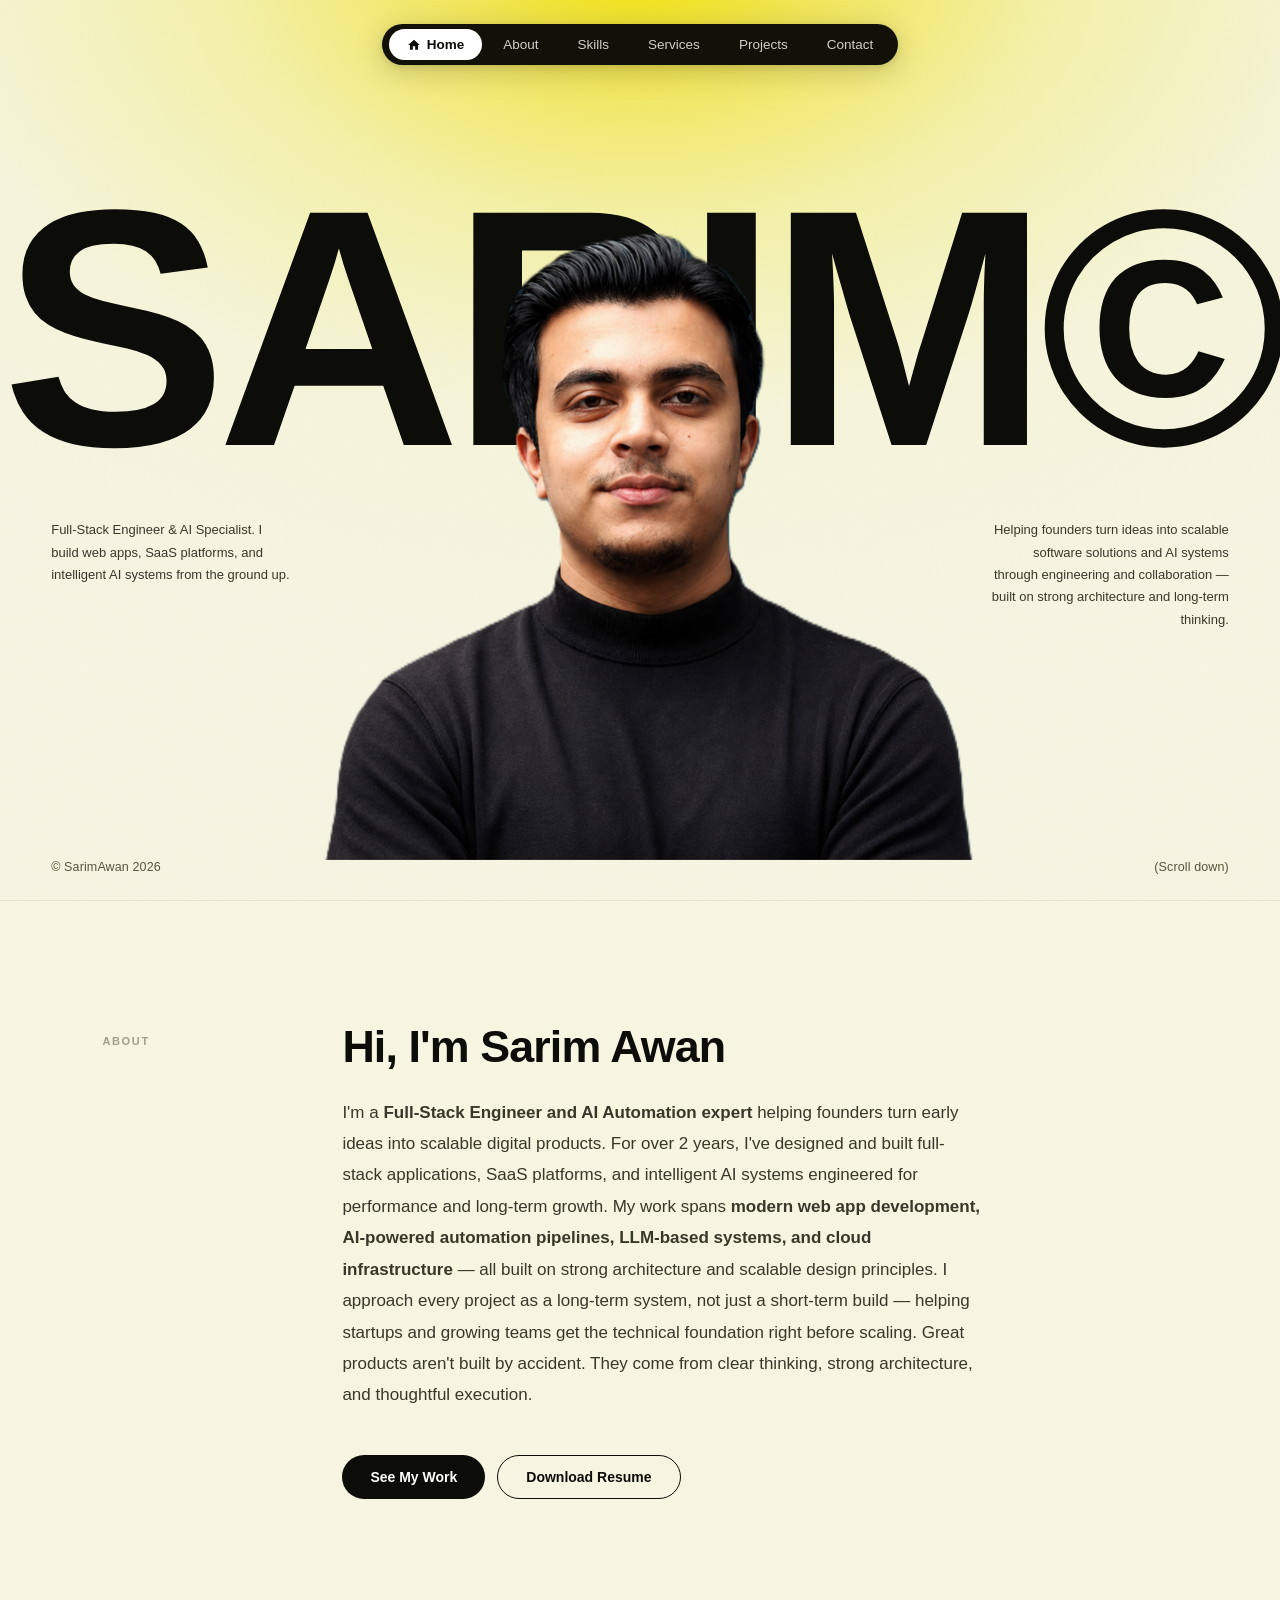
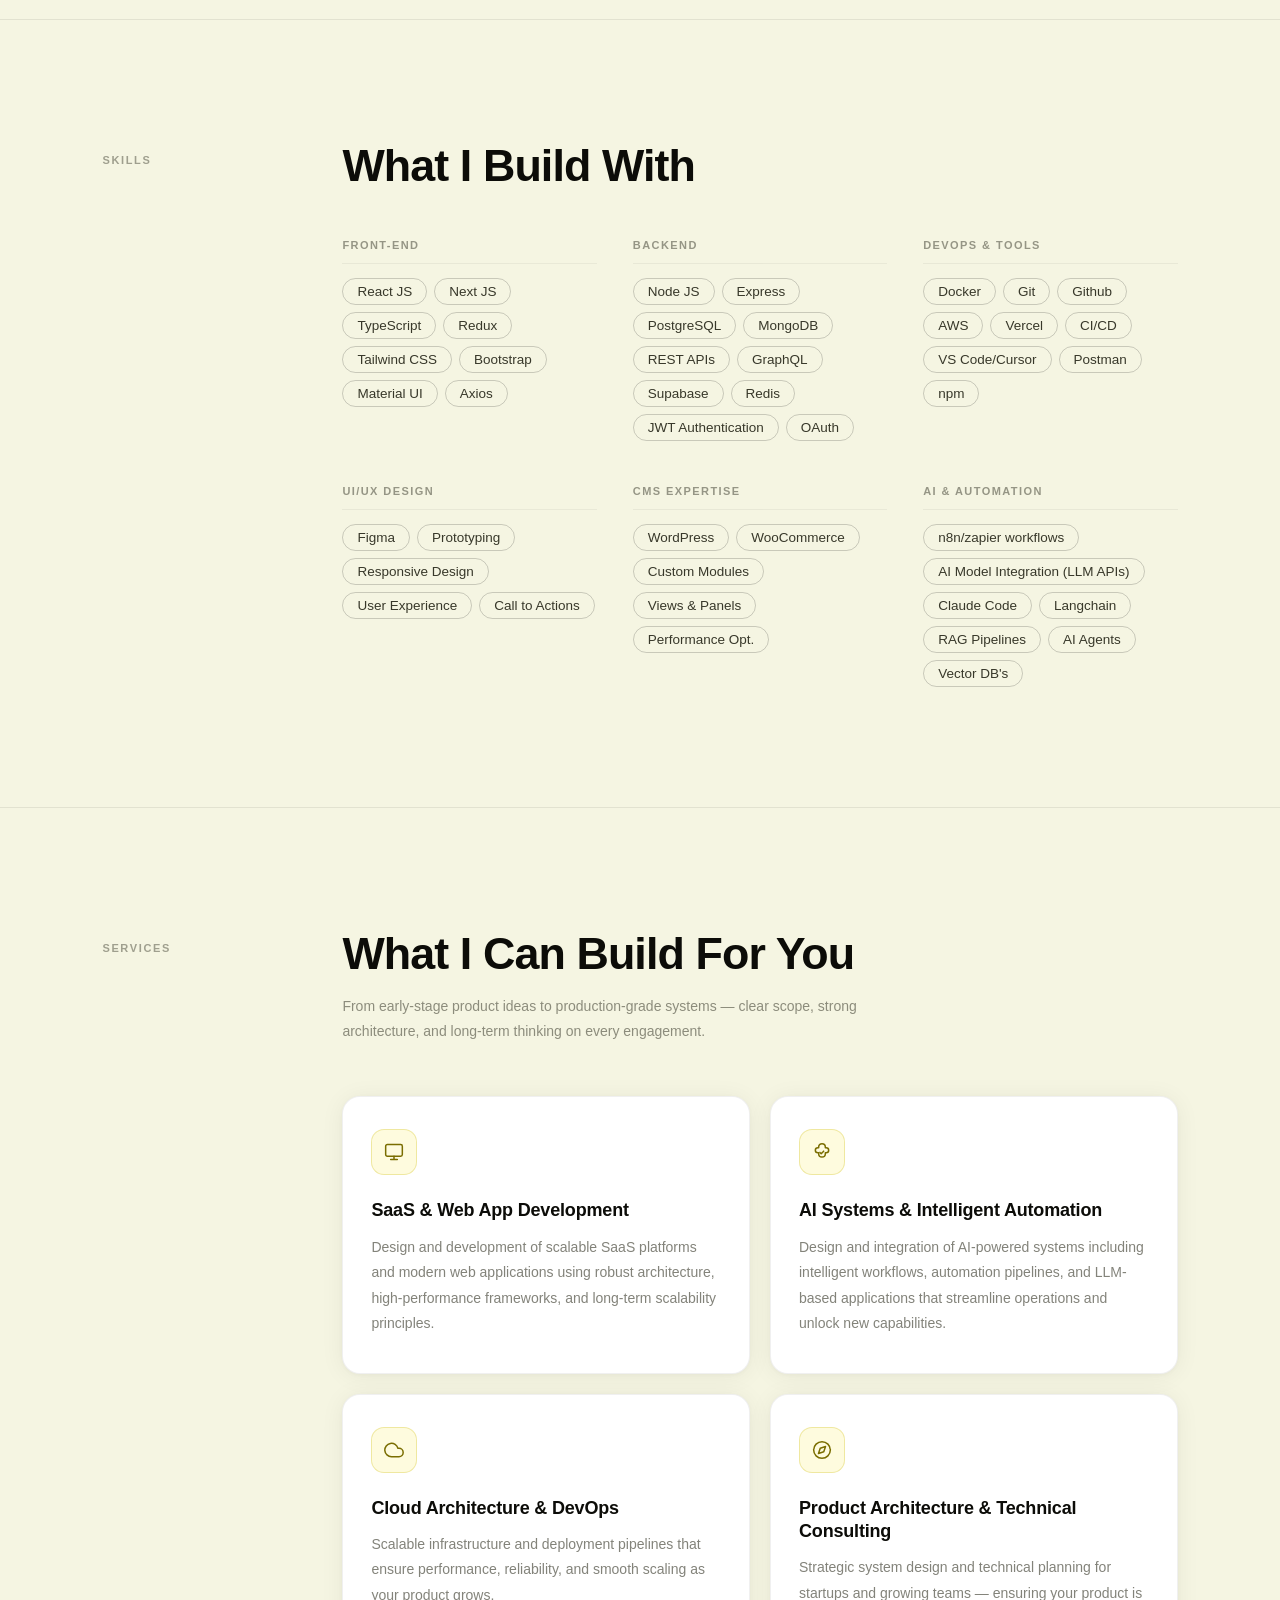
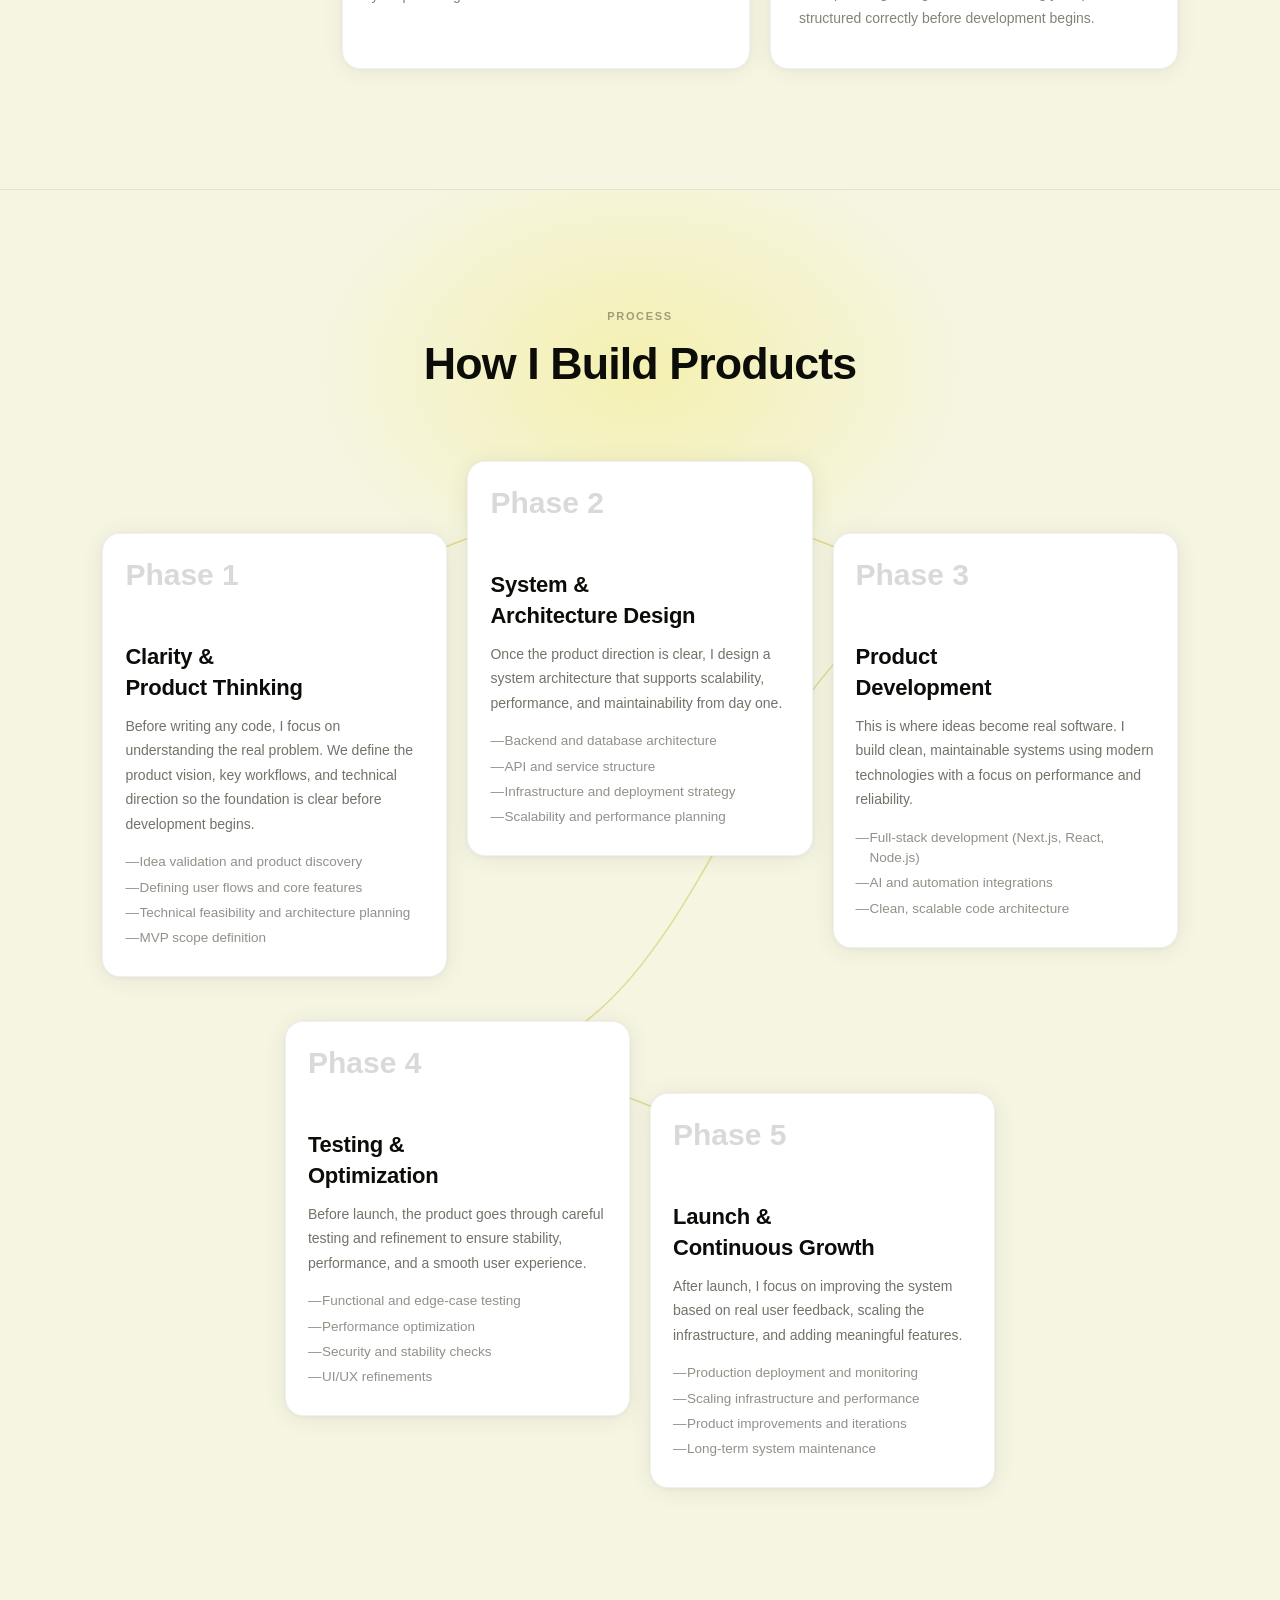
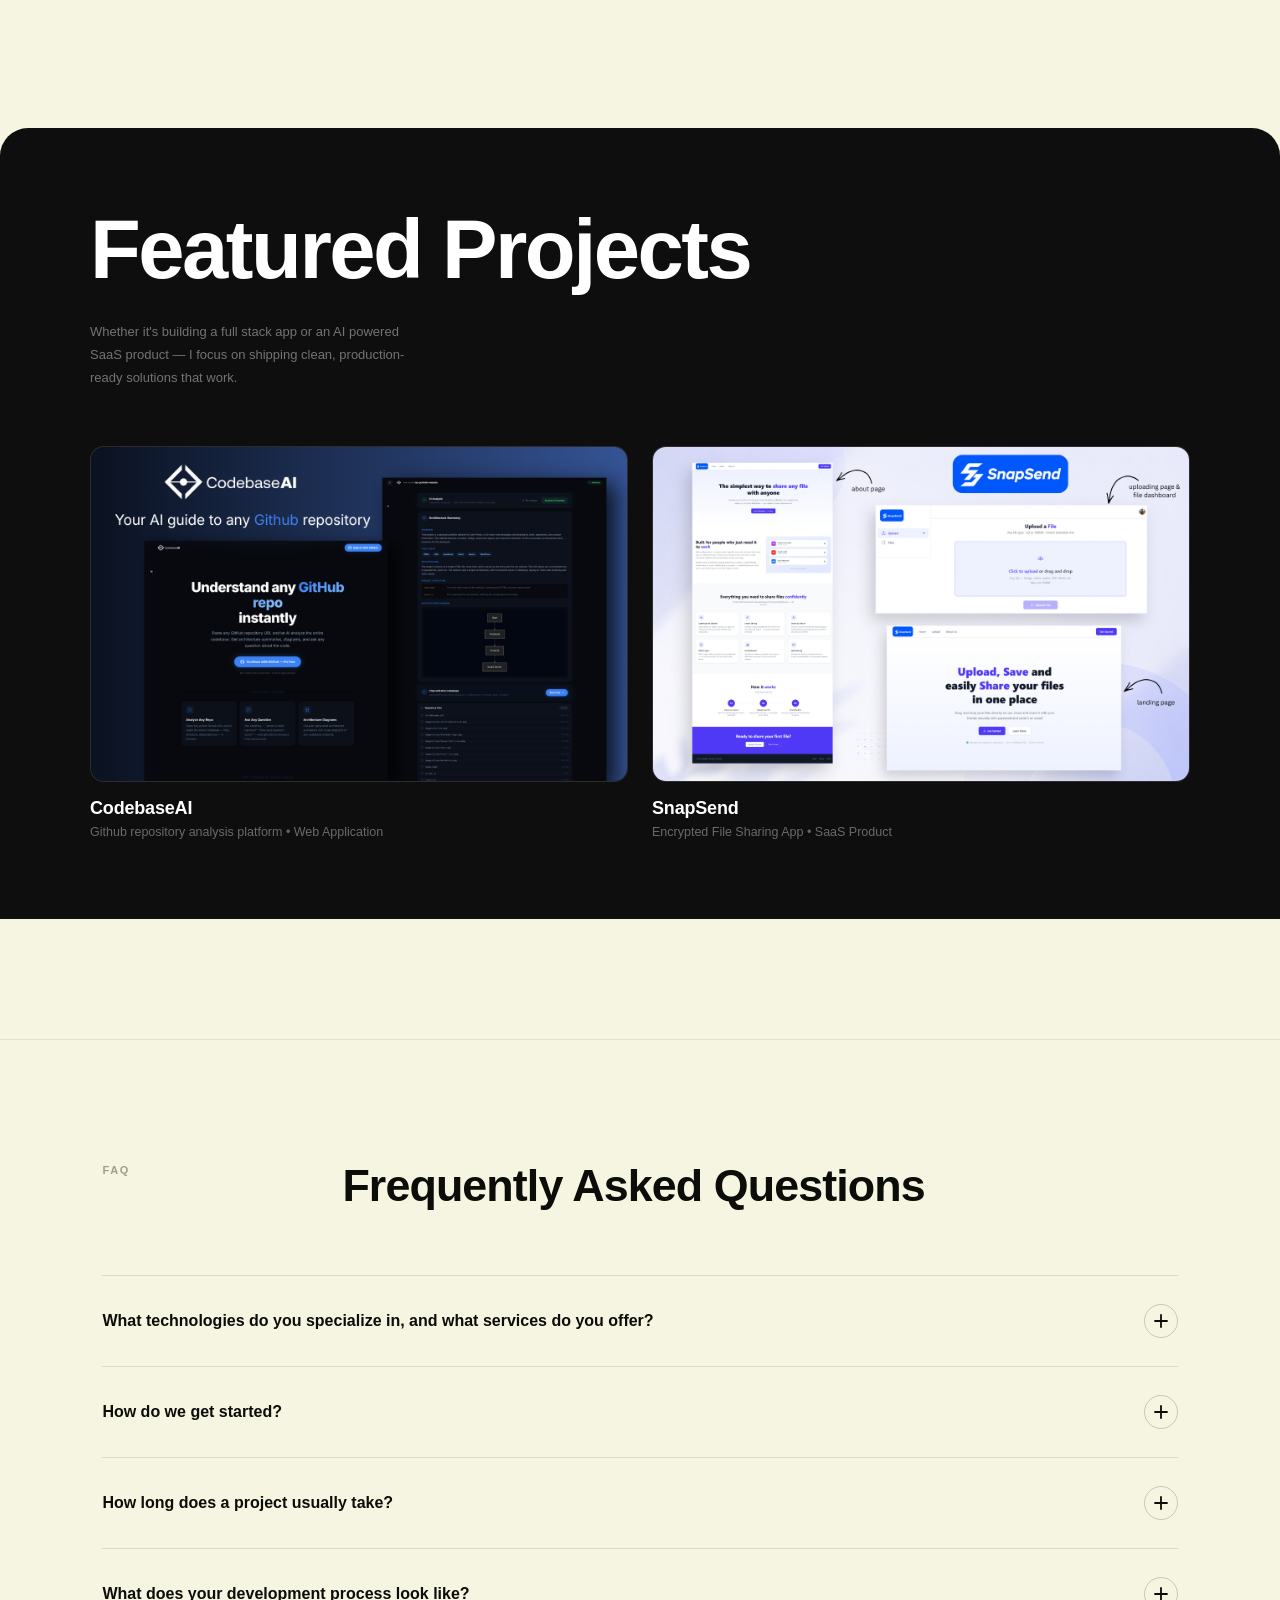
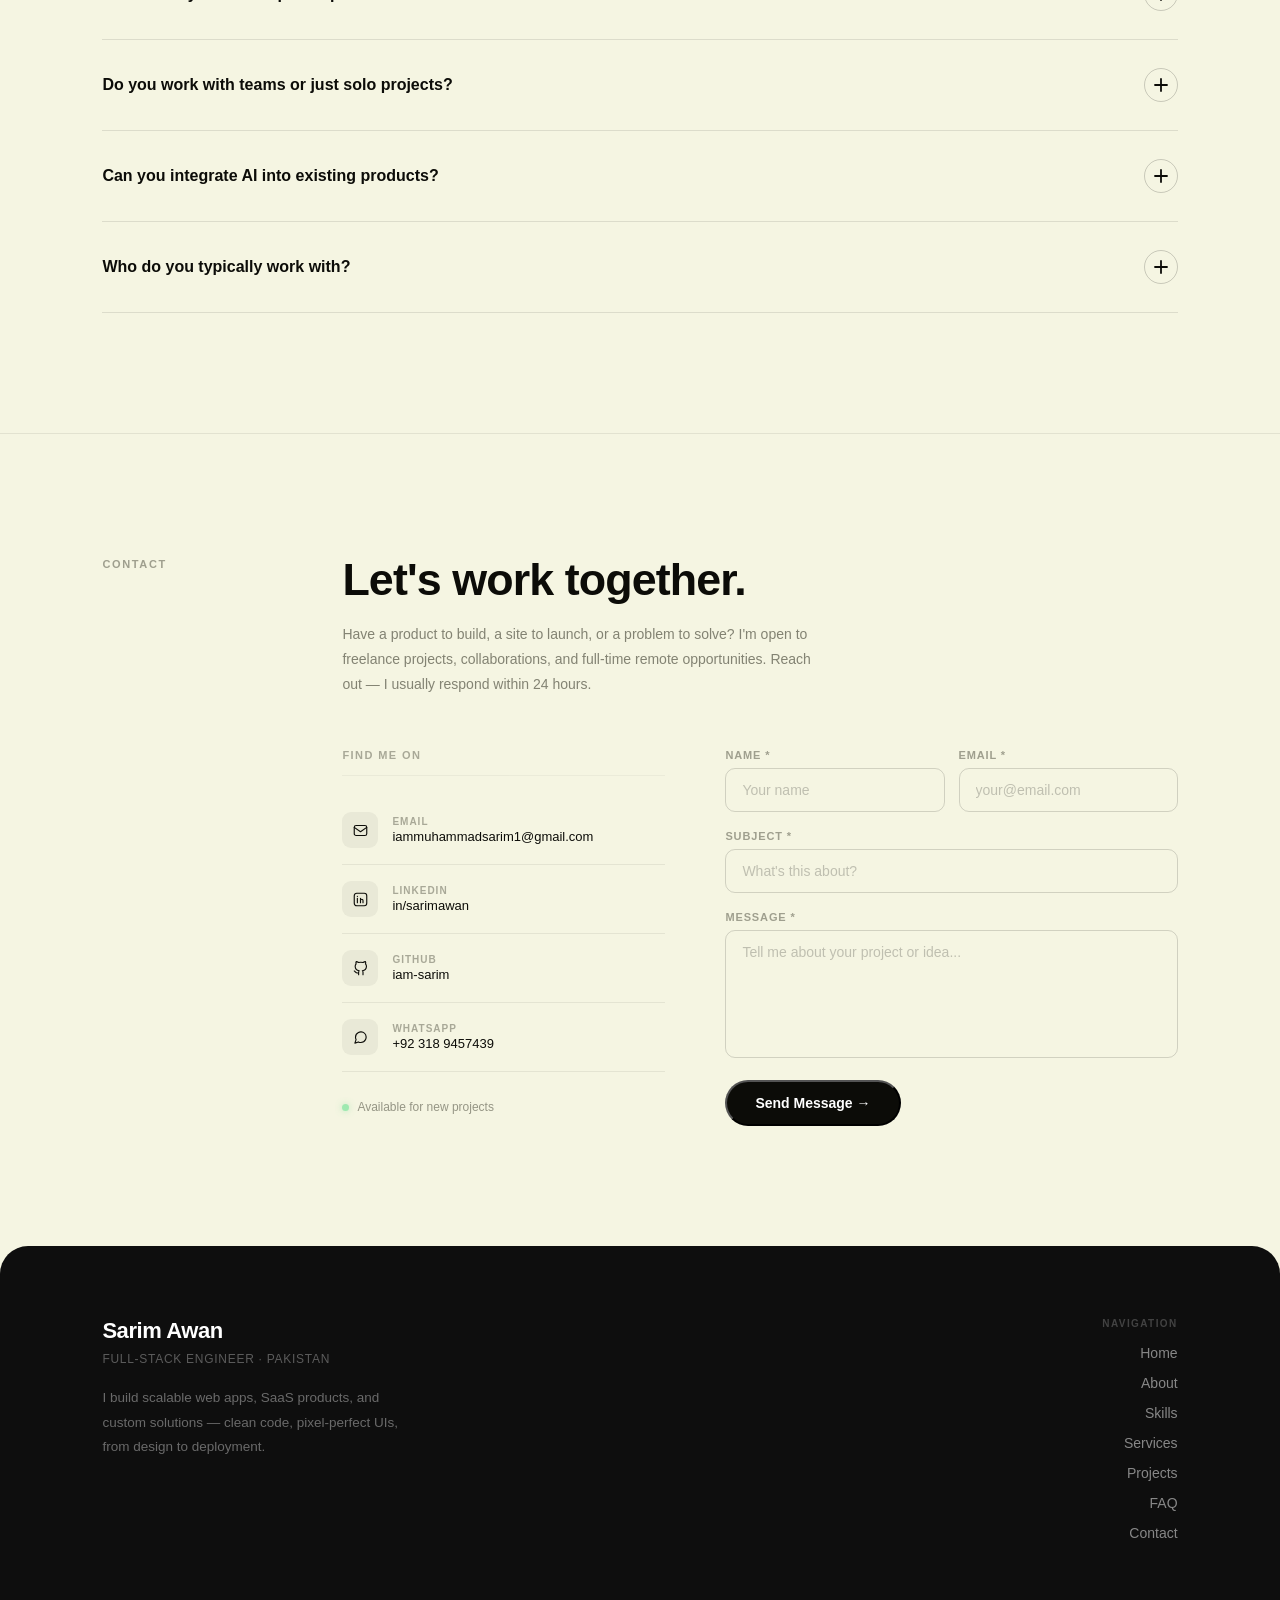
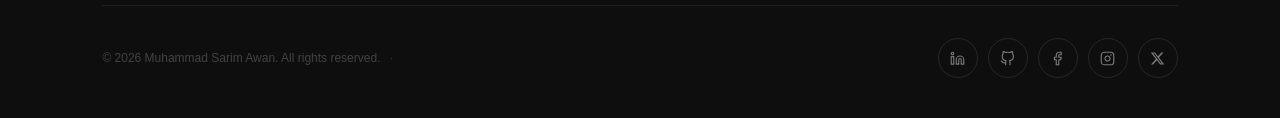
==== commit b06bf07e: "update form" ====
--- a/index.html
+++ b/index.html
@@ -899,7 +899,8 @@
 
             <!-- Form -->
             <div class="contact-form-col">
-              <form class="contact-form" id="contactForm" novalidate>
+              <form class="contact-form" id="contactForm" action="https://formspree.io/f/xwvjzeng"
+                method="POST" novalidate>
                 <div class="form-row">
                   <div class="form-group">
                     <label for="cf-name">Name *</label>
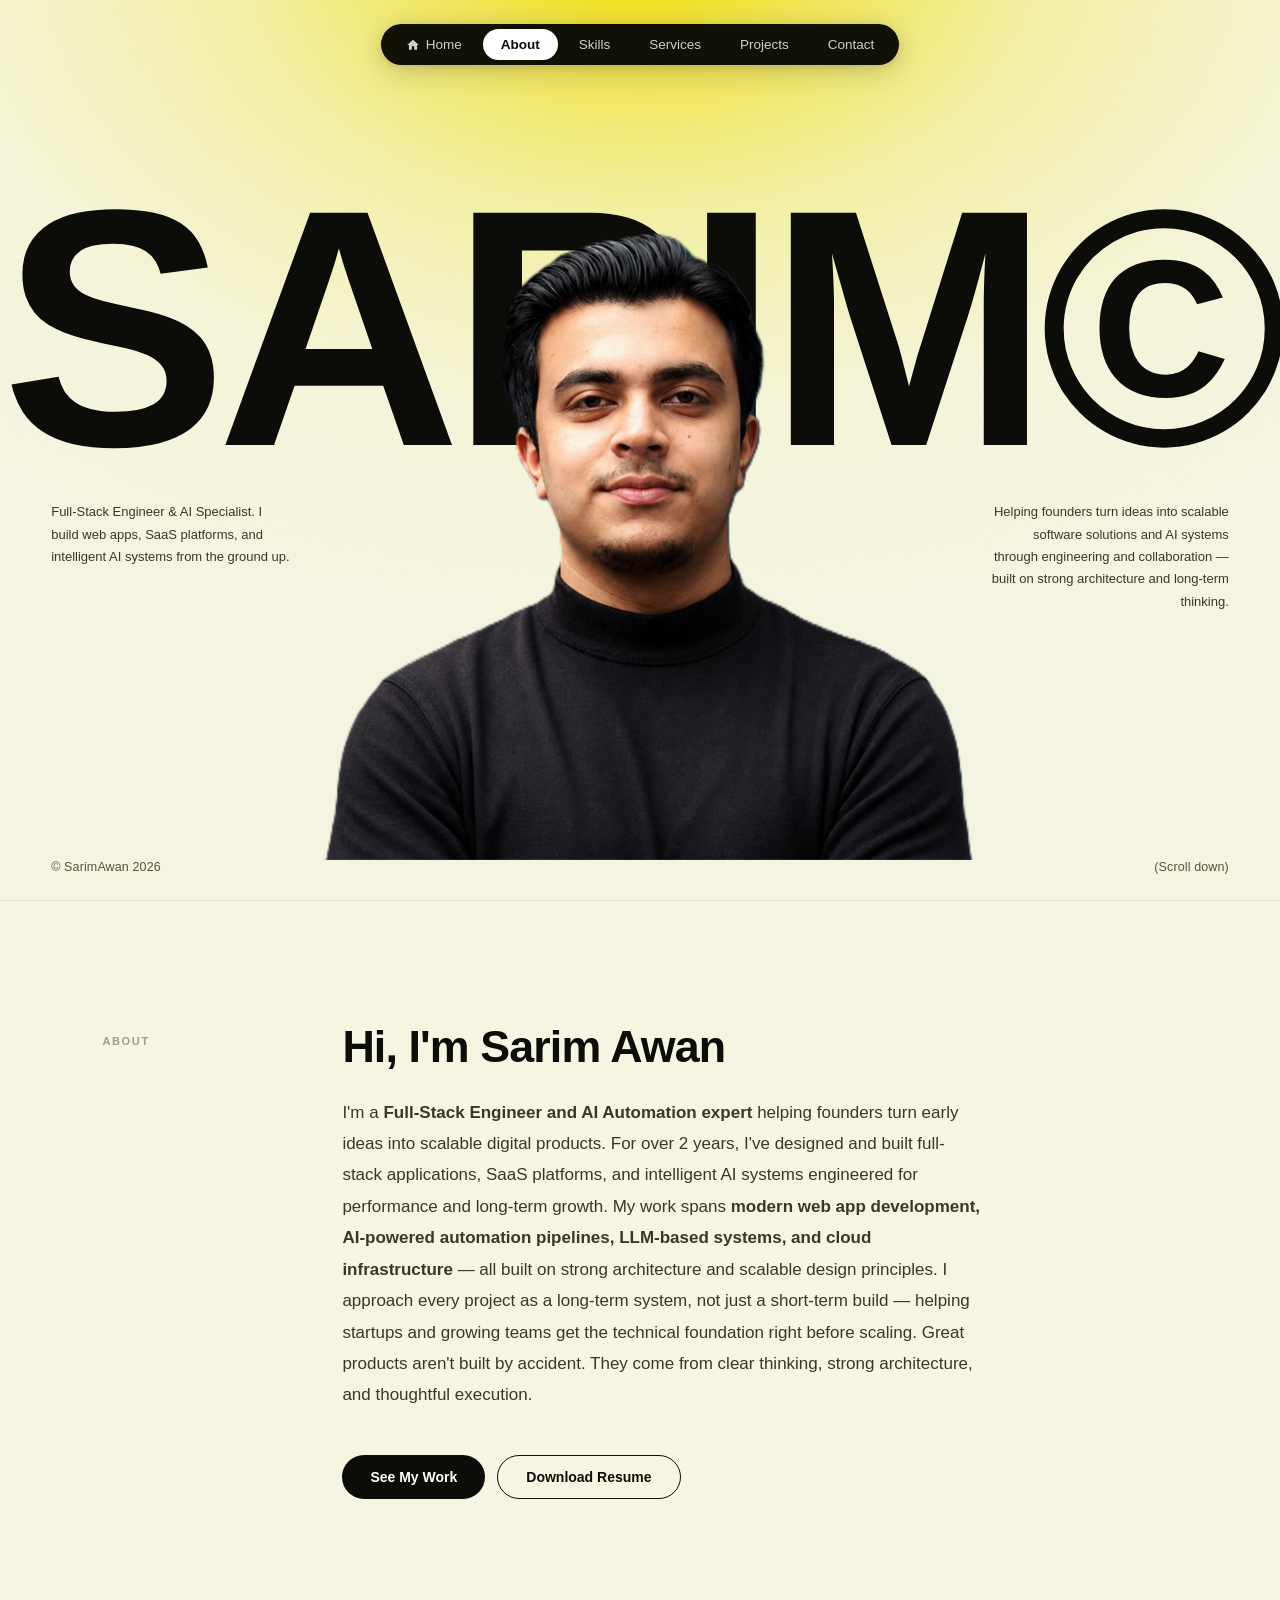
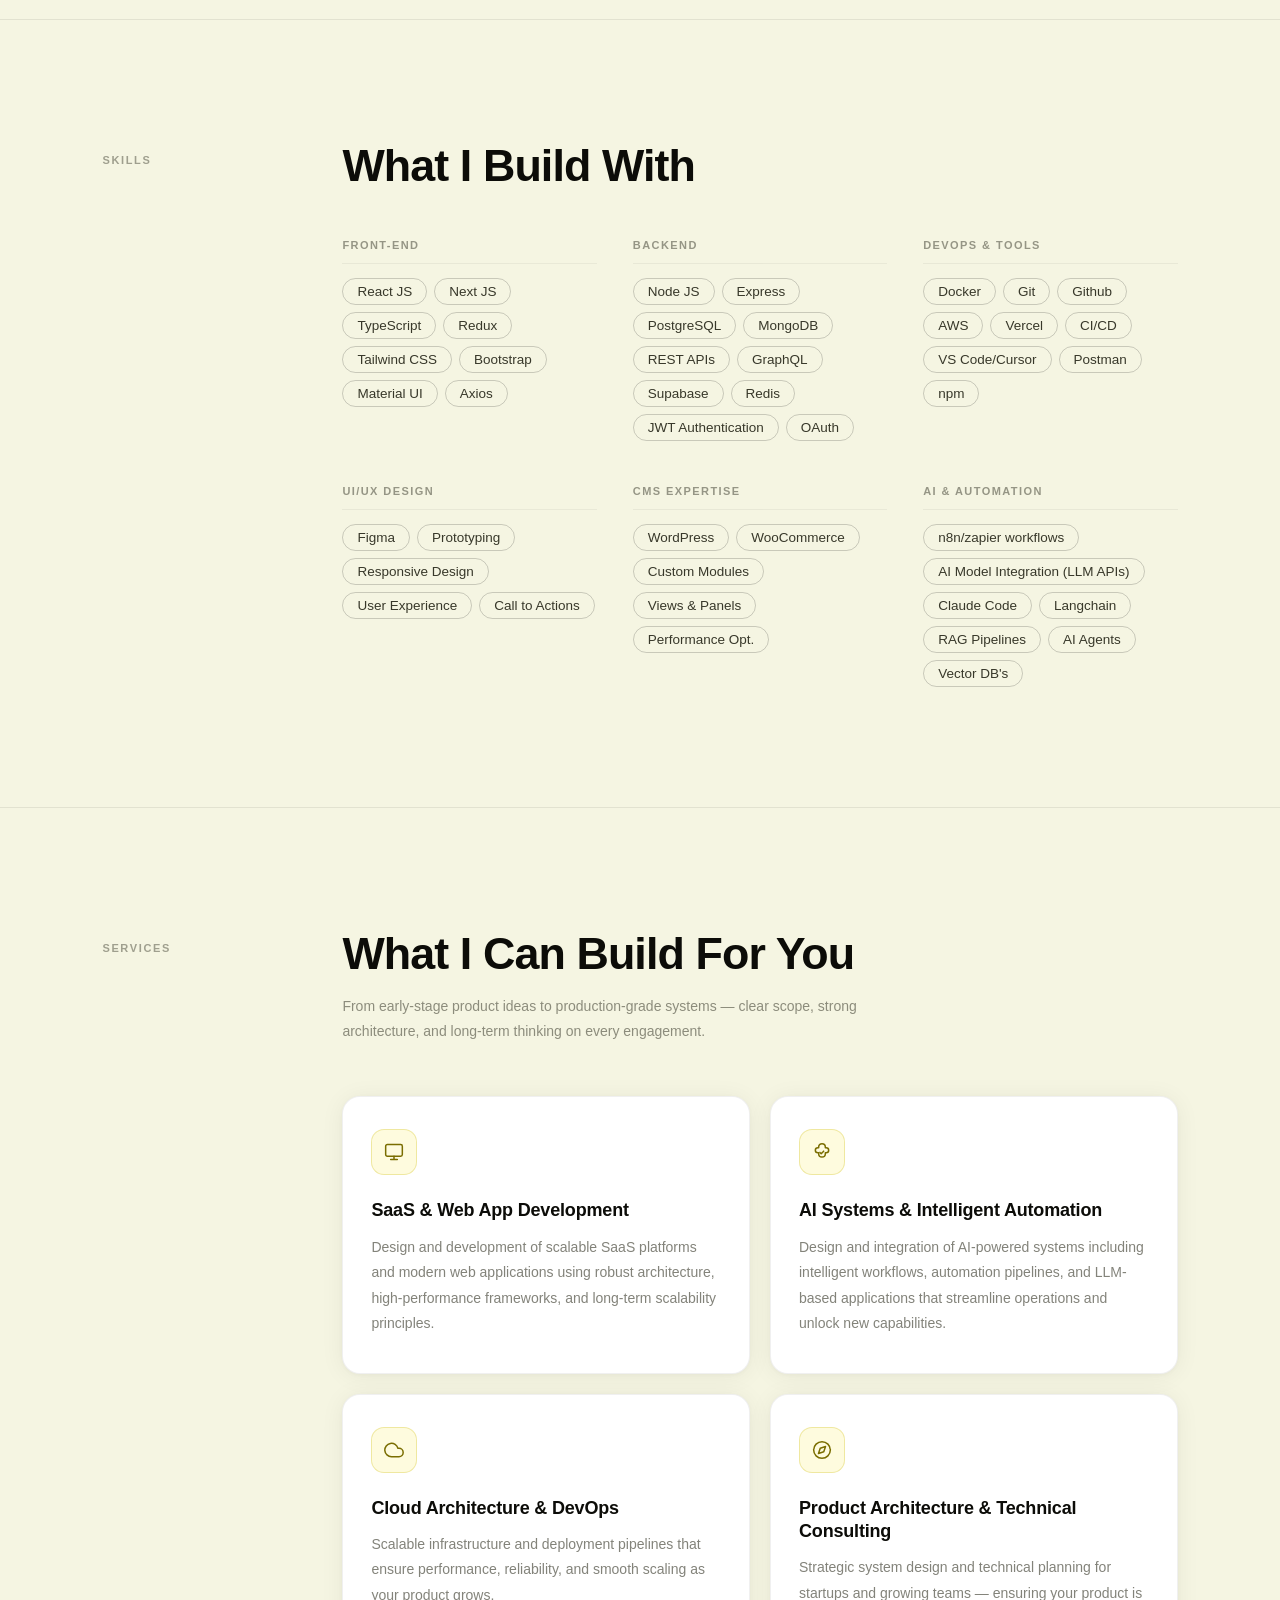
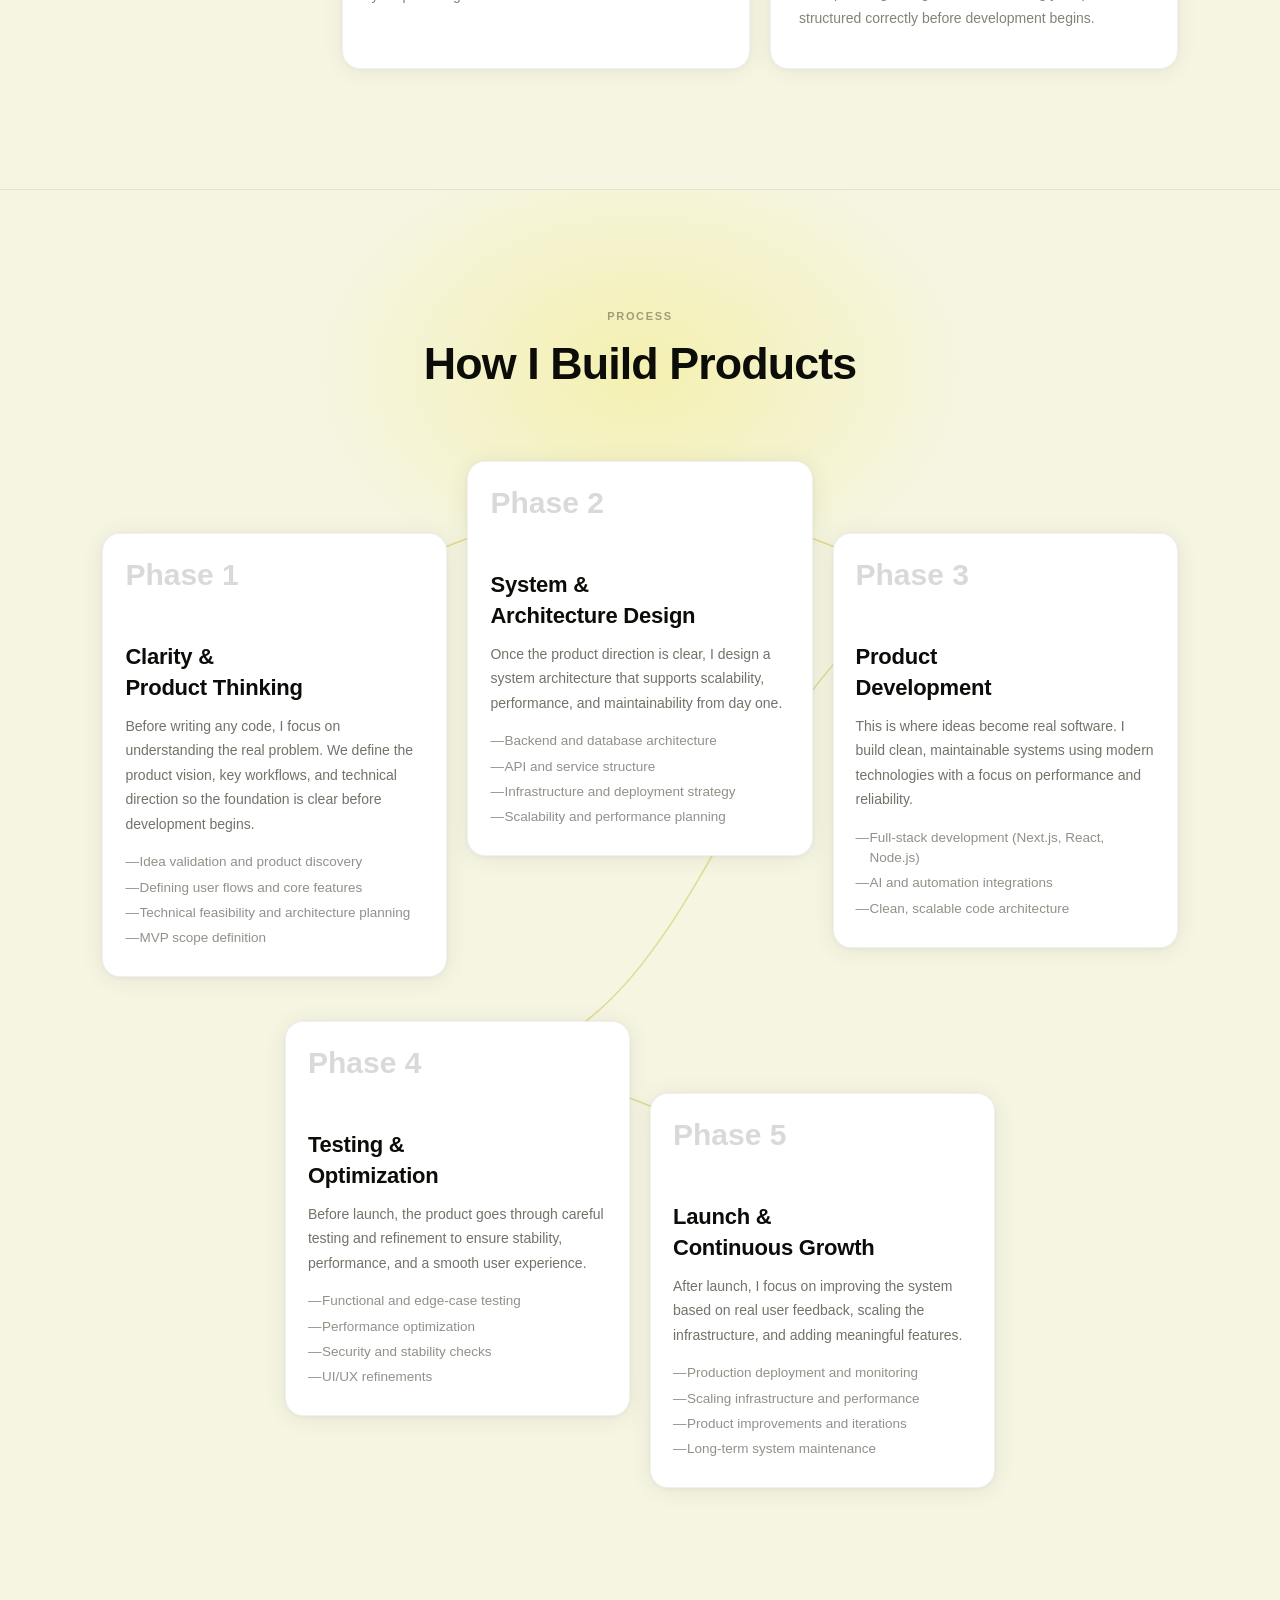
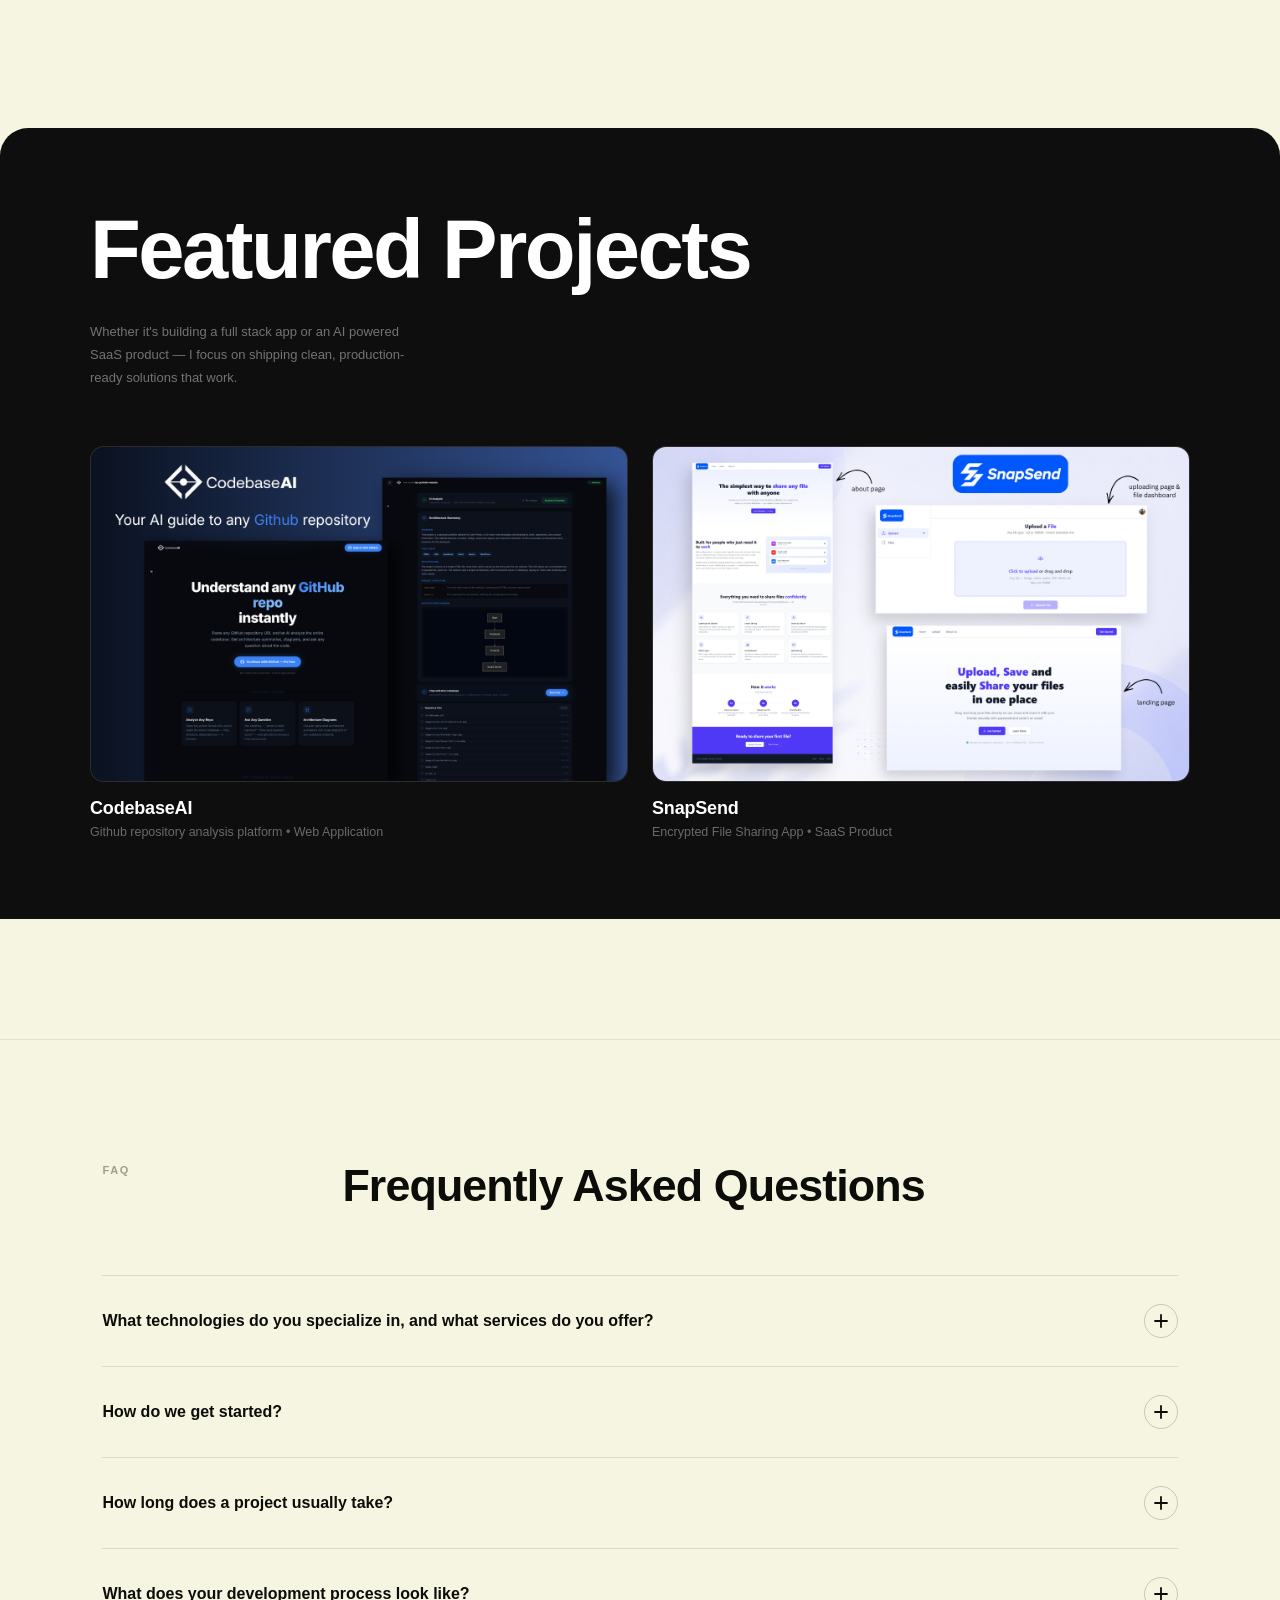
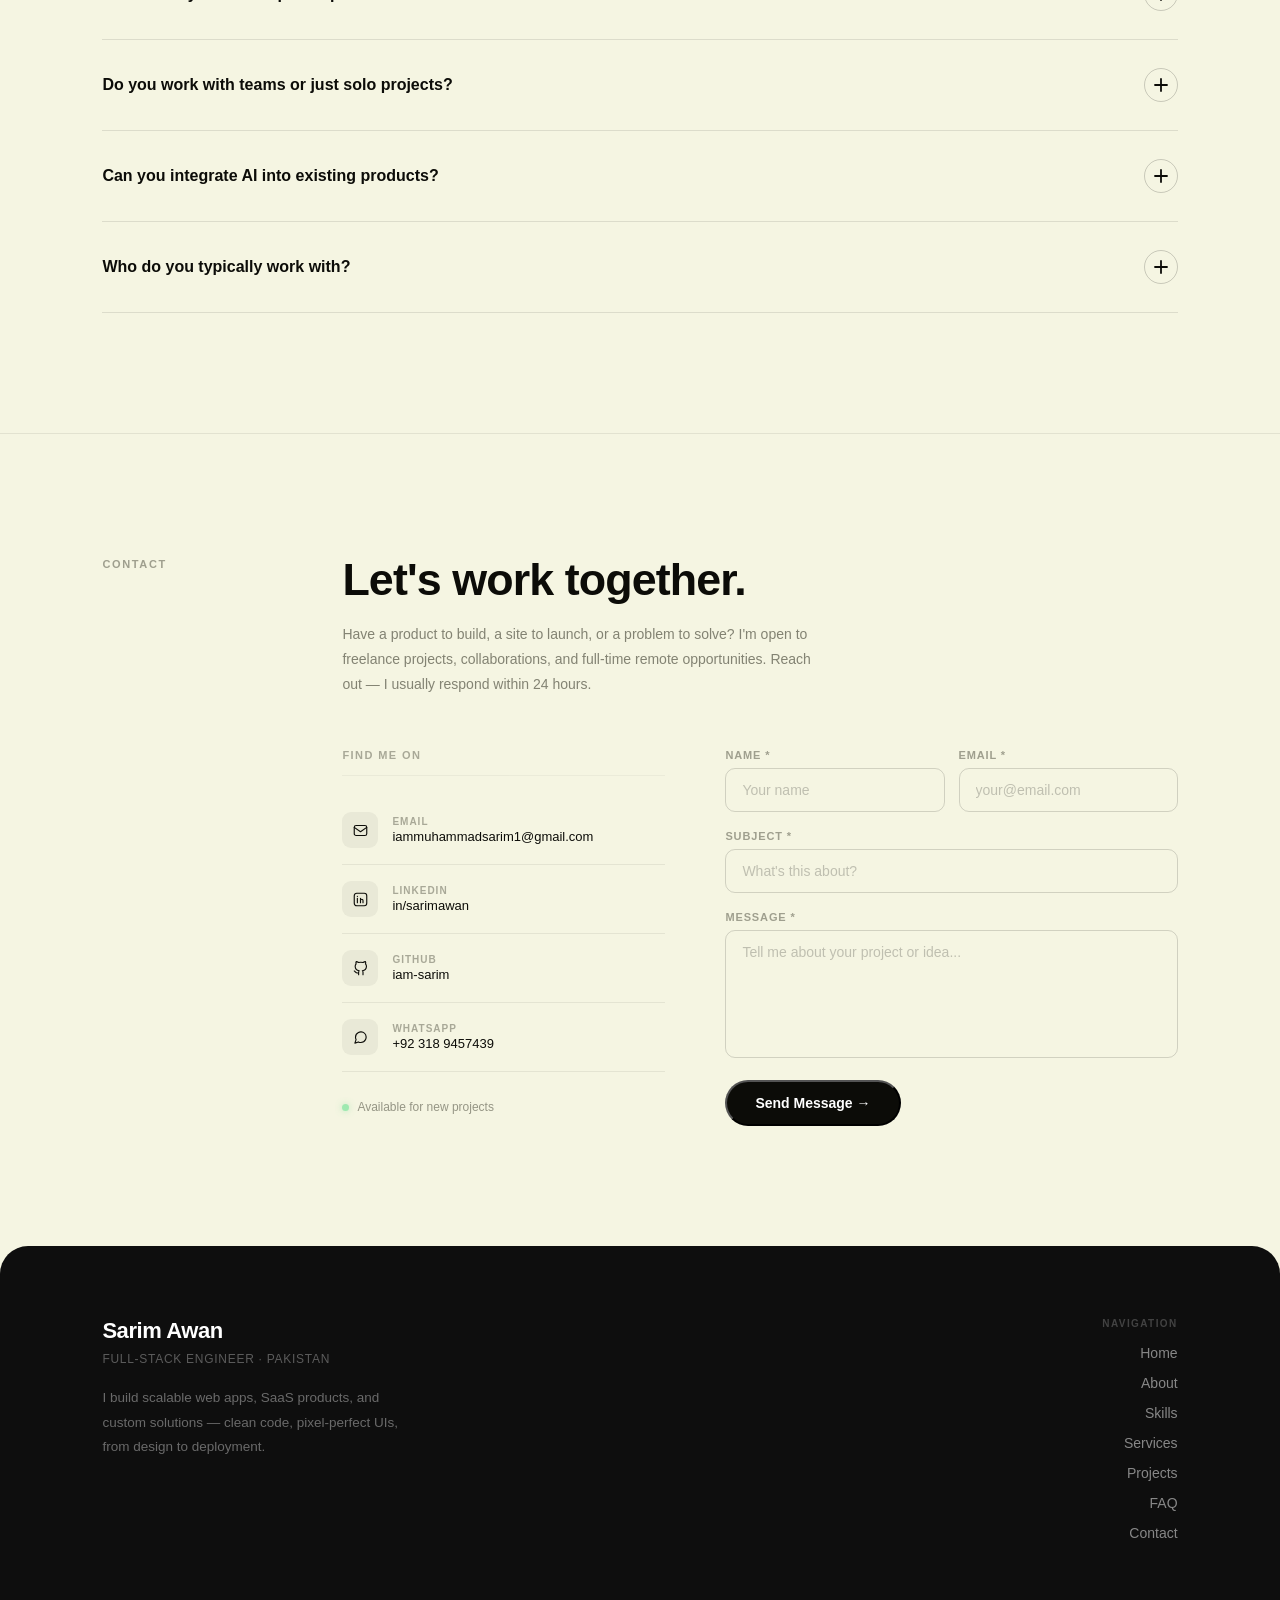
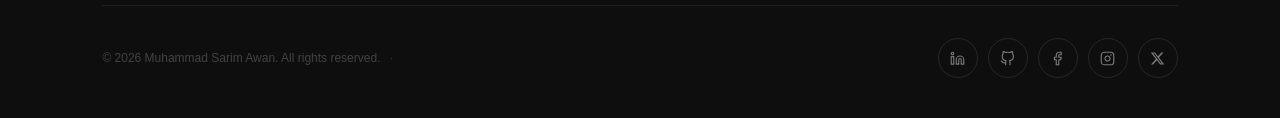
==== commit 5a175147: "fix the form by a adding name fields to inputs" ====
--- a/index.html
+++ b/index.html
@@ -799,7 +799,7 @@
               <p class="contact-links-heading">Find me on</p>
 
               <div class="contact-links">
-                <a href="mailto:msarim.business@gmail.com" class="contact-link">
+                <a href="mailto:iammuhammadsarim1@gmail.com" class="contact-link">
                   <span class="contact-link-icon">
                     <svg
                       viewBox="0 0 24 24"
@@ -907,6 +907,7 @@
                     <input
                       type="text"
                       id="cf-name"
+                      name="name"
                       placeholder="Your name"
                       required
                     />
@@ -916,6 +917,7 @@
                     <input
                       type="email"
                       id="cf-email"
+                      name="email"
                       placeholder="your@email.com"
                       required
                     />
@@ -927,6 +929,7 @@
                   <input
                     type="text"
                     id="cf-subject"
+                    name="subject"
                     placeholder="What's this about?"
                     required
                   />
@@ -936,6 +939,7 @@
                   <label for="cf-message">Message *</label>
                   <textarea
                     id="cf-message"
+                    name="message"
                     placeholder="Tell me about your project or idea..."
                     required
                   ></textarea>
